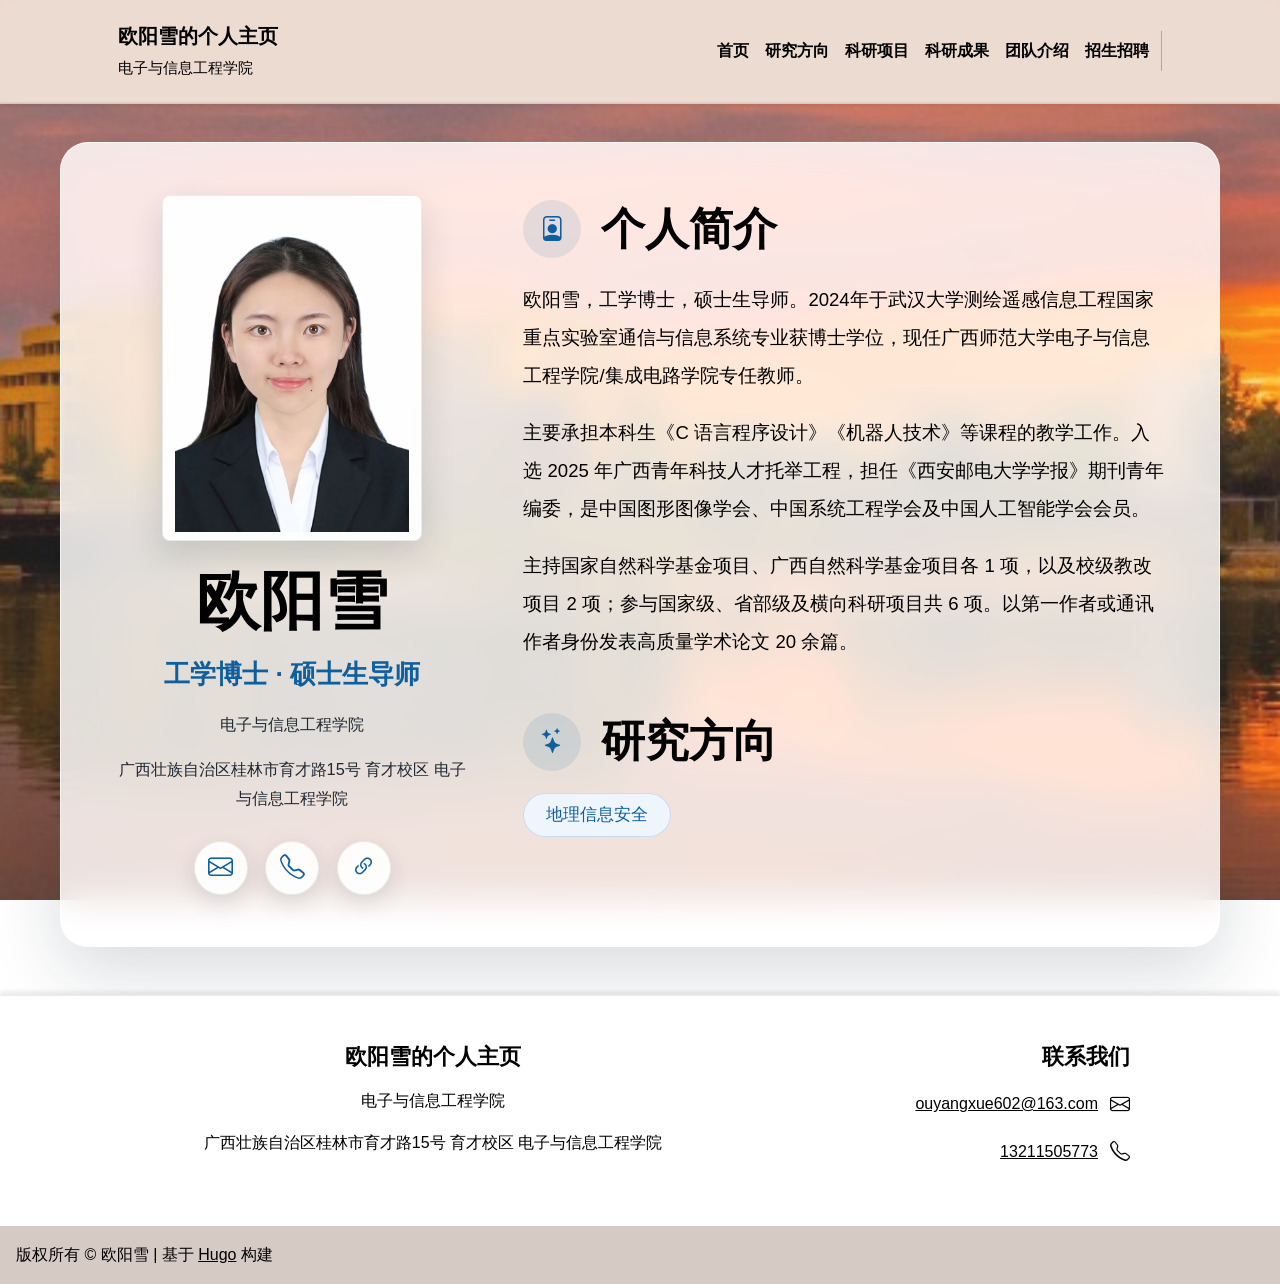
==== index.html @ 0aa2b53b "Hugo site" ====
<!doctype html>
<html><head>
	<meta name="generator" content="Hugo 0.163.2"><script src="/livereload.js?mindelay=10&amp;v=2&amp;port=1313&amp;path=livereload" data-no-instant defer></script>
  
    <title>
      
      欧阳雪的个人主页
      电子与信息工程学院
    </title>
  
  <meta charset="utf-8" />
  <meta
    name="description"
    
      content="欧阳雪的个人主页"
    
  />

  <meta name="dc.relation" content="http://localhost:1313/" />
  <meta name="robots" content="index,follow" />

  <meta
    itemprop="name"
    content=" 欧阳雪的个人主页 电子与信息工程学院"
  />
  <meta
    itemprop="description"
    
      content="欧阳雪的个人主页"
    
  />

  
    <meta
      itemprop="image"
      content="http://localhost:1313/img/meta-image.webp"
    />
  

  <meta property="og:url" content="http://localhost:1313/" />
  <meta property="og:type" content="website" />
  <meta
    property="og:title"
    content=" 欧阳雪的个人主页 电子与信息工程学院"
  />
  <meta
    property="og:description"
    
      content="欧阳雪的个人主页"
    
  />
  
    <meta
      property="og:image"
      content="http://localhost:1313/img/meta-image.webp"
    />
  

  <meta name="twitter:card" content="summary_large_image" />
  <meta
    name="twitter:title"
    content=" 欧阳雪的个人主页 电子与信息工程学院"
  />
  <meta
    name="twitter:description"
    
      content="欧阳雪的个人主页"
    
  />
  
    <meta
      name="twitter:image"
      content="http://localhost:1313/img/meta-image.webp"
    />
  

  <meta
    name="viewport"
    content="width=device-width, initial-scale=1, shrink-to-fit=no"
  />
  <meta name="theme-color" content="#1A94D2" />

  <link rel="stylesheet" href="/css/theme.css" media="screen" />
  <link rel="stylesheet" href="/css/custom.css" media="screen" />

  
  <link
    rel="shortcut icon"
    type="image/x-icon"
    href="/img/favicon.ico"
  />
  

  
</head>
<body
    class="background-image"
    
    style="background-image: url('/img/background.jpg')"
    
  >
<header class="shadow-sm sticky-lg-top" style="z-index: 10000;">
  <nav class="navbar navbar-expand-lg navbar-light py-3">
    <div class="container px-5">
      <a class="navbar-brand" href="http://localhost:1313/"
        >
        <span class="fw-bolder"
          >欧阳雪的个人主页 <br />
          <span class="fw-light text-muted"
            >电子与信息工程学院</span
          ></span
        >
      </a>
      <button
        class="navbar-toggler"
        type="button"
        data-bs-toggle="collapse"
        data-bs-target="#navbarSupportedContent"
        aria-controls="navbarSupportedContent"
        aria-expanded="false"
        aria-label="Toggle navigation"
      >
        <span class="navbar-toggler-icon"></span>
      </button>
      <div class="collapse navbar-collapse" id="navbarSupportedContent">
        <ul
          class="navbar-nav align-items-center ms-auto mb-2 mb-lg-0 fw-bolder"
        >
          <li class="nav-item">
            <a class="nav-link nav-menu text-nowrap" href="/">首页</a>
          </li>
          
          <li class="nav-item">
            <a class="nav-link nav-menu text-nowrap" href="/research/">研究方向</a>
          </li>
          
          <li class="nav-item">
            <a class="nav-link nav-menu text-nowrap" href="/projects/">科研项目</a>
          </li>
          
          <li class="nav-item">
            <a class="nav-link nav-menu text-nowrap" href="/achievements/">科研成果</a>
          </li>
          
          <li class="nav-item">
            <a class="nav-link nav-menu text-nowrap" href="/team/">团队介绍</a>
          </li>
          
          <li class="nav-item">
            <a class="nav-link nav-menu text-nowrap" href="/recruitment/">招生招聘</a>
          </li>
          
          <li class="vr ms-1 d-none d-lg-block"></li>
          
        </ul>
      </div>
    </div>
  </nav>
  
</header>
<div id="content">
      <main class="p-3 p-lg-5 container">
        <div class="container">




<section class="home-profile">
  <aside class="home-profile__sidebar">
    <img class="home-profile__avatar" src="/images/avatar.jpg" alt="欧阳雪" />

    <div class="home-profile__identity">
      <h1>欧阳雪</h1>
      <p class="home-profile__title">工学博士 · 硕士生导师</p>
      <p class="home-profile__affiliation">电子与信息工程学院</p>
      <p class="home-profile__location">广西壮族自治区桂林市育才路15号 育才校区 电子与信息工程学院</p>
    </div>

    <div class="home-profile__links" aria-label="联系方式">
      
      <a class="home-profile__link" href="mailto:ouyangxue602@163.com" aria-label="发送邮件">
        <i class="bi bi-envelope"></i>
      </a>
      
      
      <a class="home-profile__link" href="tel:13211505773" aria-label="拨打电话">
        <i class="bi bi-telephone"></i>
      </a>
      
      <a class="home-profile__link" href="https://www.gxnu.edu.cn/" target="_blank" rel="noopener" aria-label="广西师范大学">
        <i class="bi bi-link-45deg"></i>
      </a>
    </div>
  </aside>

  <div class="home-profile__main">
    <section class="home-profile__section">
      <div class="home-profile__section-title">
        <i class="bi bi-person-badge"></i>
        <h2>个人简介</h2>
      </div>
      <div class="home-profile__intro">
        <p>欧阳雪，工学博士，硕士生导师。2024年于武汉大学测绘遥感信息工程国家重点实验室通信与信息系统专业获博士学位，现任广西师范大学电子与信息工程学院/集成电路学院专任教师。</p>
<p>主要承担本科生《C 语言程序设计》《机器人技术》等课程的教学工作。入选 2025 年广西青年科技人才托举工程，担任《西安邮电大学学报》期刊青年编委，是中国图形图像学会、中国系统工程学会及中国人工智能学会会员。</p>
<p>主持国家自然科学基金项目、广西自然科学基金项目各 1 项，以及校级教改项目 2 项；参与国家级、省部级及横向科研项目共 6 项。以第一作者或通讯作者身份发表高质量学术论文 20 余篇。</p>

      </div>
    </section>

    <section class="home-profile__section">
      <div class="home-profile__section-title">
        <i class="bi bi-stars"></i>
        <h2>研究方向</h2>
      </div>
      <div class="home-profile__research">
        
        <a class="home-profile__tag" href="http://localhost:1313/research/">地理信息安全</a>
        
      </div>
    </section>
  </div>
</section>
        </div>
      </main>
    </div><footer class="footer site-footer">
  <section class="site-footer__main">
    <div class="container px-4 px-lg-5">
      <div class="site-footer__grid">
        <div class="site-footer__profile">
          <h3>欧阳雪的个人主页</h3>
          <p class="site-footer__subtitle">电子与信息工程学院</p>
          
          <p class="site-footer__text">广西壮族自治区桂林市育才路15号 育才校区 电子与信息工程学院</p>
          
          
        </div>

        
        <div class="site-footer__contacts">
          <h3>联系我们</h3>
          
          <p>
            <a href="mailto:ouyangxue602@163.com">ouyangxue602@163.com</a>
            <i class="bi bi-envelope"></i>
          </p>
          
          
          <p>
            <a href="tel:13211505773">13211505773</a>
            <i class="bi bi-telephone"></i>
          </p>
          
        </div>
        
      </div>
    </div>
  </section>

  <div class="copyright site-footer__copyright">
    <p class="my-1 fs-6 text-muted">版权所有 © 欧阳雪 | 基于 <a href="https://gohugo.io/">Hugo</a> 构建</p>
  </div>

  
  
  <script src="/js/bundle.min.js" defer></script>
</footer>
</body>
</html>
---- css/theme.css ----
﻿@font-face{font-family:josefinsans;src:url(../fonts/JosefinSans-VariableFont_wght.ttf)format("truetype")}@font-face{font-family:yesevaone;src:url(../fonts/YesevaOne-Regular.ttf)format("truetype")}@font-face{font-family:bootstrap-icons;src:url(../fonts/bootstrap-icons.woff)}/*!* Bootstrap Icons v1.11.3 (https://icons.getbootstrap.com/)
* Copyright 2019-2024 The Bootstrap Authors
* Licensed under MIT (https://github.com/twbs/icons/blob/main/LICENSE)*/@font-face{font-display:block;font-family:bootstrap-icons;src:url(./fonts/bootstrap-icons.woff2?24e3eb84d0bcaf83d77f904c78ac1f47)format("woff2"),url(./fonts/bootstrap-icons.woff?24e3eb84d0bcaf83d77f904c78ac1f47)format("woff")}.bi::before,[class^=bi-]::before,[class*=" bi-"]::before{display:inline-block;font-family:bootstrap-icons!important;font-style:normal;font-weight:400!important;font-variant:normal;text-transform:none;line-height:1;vertical-align:-.125em;-webkit-font-smoothing:antialiased;-moz-osx-font-smoothing:grayscale}.bi-123::before{content:""}.bi-alarm-fill::before{content:""}.bi-alarm::before{content:""}.bi-align-bottom::before{content:""}.bi-align-center::before{content:""}.bi-align-end::before{content:""}.bi-align-middle::before{content:""}.bi-align-start::before{content:""}.bi-align-top::before{content:""}.bi-alt::before{content:""}.bi-app-indicator::before{content:""}.bi-app::before{content:""}.bi-archive-fill::before{content:""}.bi-archive::before{content:""}.bi-arrow-90deg-down::before{content:""}.bi-arrow-90deg-left::before{content:""}.bi-arrow-90deg-right::before{content:""}.bi-arrow-90deg-up::before{content:""}.bi-arrow-bar-down::before{content:""}.bi-arrow-bar-left::before{content:""}.bi-arrow-bar-right::before{content:""}.bi-arrow-bar-up::before{content:""}.bi-arrow-clockwise::before{content:""}.bi-arrow-counterclockwise::before{content:""}.bi-arrow-down-circle-fill::before{content:""}.bi-arrow-down-circle::before{content:""}.bi-arrow-down-left-circle-fill::before{content:""}.bi-arrow-down-left-circle::before{content:""}.bi-arrow-down-left-square-fill::before{content:""}.bi-arrow-down-left-square::before{content:""}.bi-arrow-down-left::before{content:""}.bi-arrow-down-right-circle-fill::before{content:""}.bi-arrow-down-right-circle::before{content:""}.bi-arrow-down-right-square-fill::before{content:""}.bi-arrow-down-right-square::before{content:""}.bi-arrow-down-right::before{content:""}.bi-arrow-down-short::before{content:""}.bi-arrow-down-square-fill::before{content:""}.bi-arrow-down-square::before{content:""}.bi-arrow-down-up::before{content:""}.bi-arrow-down::before{content:""}.bi-arrow-left-circle-fill::before{content:""}.bi-arrow-left-circle::before{content:""}.bi-arrow-left-right::before{content:""}.bi-arrow-left-short::before{content:""}.bi-arrow-left-square-fill::before{content:""}.bi-arrow-left-square::before{content:""}.bi-arrow-left::before{content:""}.bi-arrow-repeat::before{content:""}.bi-arrow-return-left::before{content:""}.bi-arrow-return-right::before{content:""}.bi-arrow-right-circle-fill::before{content:""}.bi-arrow-right-circle::before{content:""}.bi-arrow-right-short::before{content:""}.bi-arrow-right-square-fill::before{content:""}.bi-arrow-right-square::before{content:""}.bi-arrow-right::before{content:""}.bi-arrow-up-circle-fill::before{content:""}.bi-arrow-up-circle::before{content:""}.bi-arrow-up-left-circle-fill::before{content:""}.bi-arrow-up-left-circle::before{content:""}.bi-arrow-up-left-square-fill::before{content:""}.bi-arrow-up-left-square::before{content:""}.bi-arrow-up-left::before{content:""}.bi-arrow-up-right-circle-fill::before{content:""}.bi-arrow-up-right-circle::before{content:""}.bi-arrow-up-right-square-fill::before{content:""}.bi-arrow-up-right-square::before{content:""}.bi-arrow-up-right::before{content:""}.bi-arrow-up-short::before{content:""}.bi-arrow-up-square-fill::before{content:""}.bi-arrow-up-square::before{content:""}.bi-arrow-up::before{content:""}.bi-arrows-angle-contract::before{content:""}.bi-arrows-angle-expand::before{content:""}.bi-arrows-collapse::before{content:""}.bi-arrows-expand::before{content:""}.bi-arrows-fullscreen::before{content:""}.bi-arrows-move::before{content:""}.bi-aspect-ratio-fill::before{content:""}.bi-aspect-ratio::before{content:""}.bi-asterisk::before{content:""}.bi-at::before{content:""}.bi-award-fill::before{content:""}.bi-award::before{content:""}.bi-back::before{content:""}.bi-backspace-fill::before{content:""}.bi-backspace-reverse-fill::before{content:""}.bi-backspace-reverse::before{content:""}.bi-backspace::before{content:""}.bi-badge-3d-fill::before{content:""}.bi-badge-3d::before{content:""}.bi-badge-4k-fill::before{content:""}.bi-badge-4k::before{content:""}.bi-badge-8k-fill::before{content:""}.bi-badge-8k::before{content:""}.bi-badge-ad-fill::before{content:""}.bi-badge-ad::before{content:""}.bi-badge-ar-fill::before{content:""}.bi-badge-ar::before{content:""}.bi-badge-cc-fill::before{content:""}.bi-badge-cc::before{content:""}.bi-badge-hd-fill::before{content:""}.bi-badge-hd::before{content:""}.bi-badge-tm-fill::before{content:""}.bi-badge-tm::before{content:""}.bi-badge-vo-fill::before{content:""}.bi-badge-vo::before{content:""}.bi-badge-vr-fill::before{content:""}.bi-badge-vr::before{content:""}.bi-badge-wc-fill::before{content:""}.bi-badge-wc::before{content:""}.bi-bag-check-fill::before{content:""}.bi-bag-check::before{content:""}.bi-bag-dash-fill::before{content:""}.bi-bag-dash::before{content:""}.bi-bag-fill::before{content:""}.bi-bag-plus-fill::before{content:""}.bi-bag-plus::before{content:""}.bi-bag-x-fill::before{content:""}.bi-bag-x::before{content:""}.bi-bag::before{content:""}.bi-bar-chart-fill::before{content:""}.bi-bar-chart-line-fill::before{content:""}.bi-bar-chart-line::before{content:""}.bi-bar-chart-steps::before{content:""}.bi-bar-chart::before{content:""}.bi-basket-fill::before{content:""}.bi-basket::before{content:""}.bi-basket2-fill::before{content:""}.bi-basket2::before{content:""}.bi-basket3-fill::before{content:""}.bi-basket3::before{content:""}.bi-battery-charging::before{content:""}.bi-battery-full::before{content:""}.bi-battery-half::before{content:""}.bi-battery::before{content:""}.bi-bell-fill::before{content:""}.bi-bell::before{content:""}.bi-bezier::before{content:""}.bi-bezier2::before{content:""}.bi-bicycle::before{content:""}.bi-binoculars-fill::before{content:""}.bi-binoculars::before{content:""}.bi-blockquote-left::before{content:""}.bi-blockquote-right::before{content:""}.bi-book-fill::before{content:""}.bi-book-half::before{content:""}.bi-book::before{content:""}.bi-bookmark-check-fill::before{content:""}.bi-bookmark-check::before{content:""}.bi-bookmark-dash-fill::before{content:""}.bi-bookmark-dash::before{content:""}.bi-bookmark-fill::before{content:""}.bi-bookmark-heart-fill::before{content:""}.bi-bookmark-heart::before{content:""}.bi-bookmark-plus-fill::before{content:""}.bi-bookmark-plus::before{content:""}.bi-bookmark-star-fill::before{content:""}.bi-bookmark-star::before{content:""}.bi-bookmark-x-fill::before{content:""}.bi-bookmark-x::before{content:""}.bi-bookmark::before{content:""}.bi-bookmarks-fill::before{content:""}.bi-bookmarks::before{content:""}.bi-bookshelf::before{content:""}.bi-bootstrap-fill::before{content:""}.bi-bootstrap-reboot::before{content:""}.bi-bootstrap::before{content:""}.bi-border-all::before{content:""}.bi-border-bottom::before{content:""}.bi-border-center::before{content:""}.bi-border-inner::before{content:""}.bi-border-left::before{content:""}.bi-border-middle::before{content:""}.bi-border-outer::before{content:""}.bi-border-right::before{content:""}.bi-border-style::before{content:""}.bi-border-top::before{content:""}.bi-border-width::before{content:""}.bi-border::before{content:""}.bi-bounding-box-circles::before{content:""}.bi-bounding-box::before{content:""}.bi-box-arrow-down-left::before{content:""}.bi-box-arrow-down-right::before{content:""}.bi-box-arrow-down::before{content:""}.bi-box-arrow-in-down-left::before{content:""}.bi-box-arrow-in-down-right::before{content:""}.bi-box-arrow-in-down::before{content:""}.bi-box-arrow-in-left::before{content:""}.bi-box-arrow-in-right::before{content:""}.bi-box-arrow-in-up-left::before{content:""}.bi-box-arrow-in-up-right::before{content:""}.bi-box-arrow-in-up::before{content:""}.bi-box-arrow-left::before{content:""}.bi-box-arrow-right::before{content:""}.bi-box-arrow-up-left::before{content:""}.bi-box-arrow-up-right::before{content:""}.bi-box-arrow-up::before{content:""}.bi-box-seam::before{content:""}.bi-box::before{content:""}.bi-braces::before{content:""}.bi-bricks::before{content:""}.bi-briefcase-fill::before{content:""}.bi-briefcase::before{content:""}.bi-brightness-alt-high-fill::before{content:""}.bi-brightness-alt-high::before{content:""}.bi-brightness-alt-low-fill::before{content:""}.bi-brightness-alt-low::before{content:""}.bi-brightness-high-fill::before{content:""}.bi-brightness-high::before{content:""}.bi-brightness-low-fill::before{content:""}.bi-brightness-low::before{content:""}.bi-broadcast-pin::before{content:""}.bi-broadcast::before{content:""}.bi-brush-fill::before{content:""}.bi-brush::before{content:""}.bi-bucket-fill::before{content:""}.bi-bucket::before{content:""}.bi-bug-fill::before{content:""}.bi-bug::before{content:""}.bi-building::before{content:""}.bi-bullseye::before{content:""}.bi-calculator-fill::before{content:""}.bi-calculator::before{content:""}.bi-calendar-check-fill::before{content:""}.bi-calendar-check::before{content:""}.bi-calendar-date-fill::before{content:""}.bi-calendar-date::before{content:""}.bi-calendar-day-fill::before{content:""}.bi-calendar-day::before{content:""}.bi-calendar-event-fill::before{content:""}.bi-calendar-event::before{content:""}.bi-calendar-fill::before{content:""}.bi-calendar-minus-fill::before{content:""}.bi-calendar-minus::before{content:""}.bi-calendar-month-fill::before{content:""}.bi-calendar-month::before{content:""}.bi-calendar-plus-fill::before{content:""}.bi-calendar-plus::before{content:""}.bi-calendar-range-fill::before{content:""}.bi-calendar-range::before{content:""}.bi-calendar-week-fill::before{content:""}.bi-calendar-week::before{content:""}.bi-calendar-x-fill::before{content:""}.bi-calendar-x::before{content:""}.bi-calendar::before{content:""}.bi-calendar2-check-fill::before{content:""}.bi-calendar2-check::before{content:""}.bi-calendar2-date-fill::before{content:""}.bi-calendar2-date::before{content:""}.bi-calendar2-day-fill::before{content:""}.bi-calendar2-day::before{content:""}.bi-calendar2-event-fill::before{content:""}.bi-calendar2-event::before{content:""}.bi-calendar2-fill::before{content:""}.bi-calendar2-minus-fill::before{content:""}.bi-calendar2-minus::before{content:""}.bi-calendar2-month-fill::before{content:""}.bi-calendar2-month::before{content:""}.bi-calendar2-plus-fill::before{content:""}.bi-calendar2-plus::before{content:""}.bi-calendar2-range-fill::before{content:""}.bi-calendar2-range::before{content:""}.bi-calendar2-week-fill::before{content:""}.bi-calendar2-week::before{content:""}.bi-calendar2-x-fill::before{content:""}.bi-calendar2-x::before{content:""}.bi-calendar2::before{content:""}.bi-calendar3-event-fill::before{content:""}.bi-calendar3-event::before{content:""}.bi-calendar3-fill::before{content:""}.bi-calendar3-range-fill::before{content:""}.bi-calendar3-range::before{content:""}.bi-calendar3-week-fill::before{content:""}.bi-calendar3-week::before{content:""}.bi-calendar3::before{content:""}.bi-calendar4-event::before{content:""}.bi-calendar4-range::before{content:""}.bi-calendar4-week::before{content:""}.bi-calendar4::before{content:""}.bi-camera-fill::before{content:""}.bi-camera-reels-fill::before{content:""}.bi-camera-reels::before{content:""}.bi-camera-video-fill::before{content:""}.bi-camera-video-off-fill::before{content:""}.bi-camera-video-off::before{content:""}.bi-camera-video::before{content:""}.bi-camera::before{content:""}.bi-camera2::before{content:""}.bi-capslock-fill::before{content:""}.bi-capslock::before{content:""}.bi-card-checklist::before{content:""}.bi-card-heading::before{content:""}.bi-card-image::before{content:""}.bi-card-list::before{content:""}.bi-card-text::before{content:""}.bi-caret-down-fill::before{content:""}.bi-caret-down-square-fill::before{content:""}.bi-caret-down-square::before{content:""}.bi-caret-down::before{content:""}.bi-caret-left-fill::before{content:""}.bi-caret-left-square-fill::before{content:""}.bi-caret-left-square::before{content:""}.bi-caret-left::before{content:""}.bi-caret-right-fill::before{content:""}.bi-caret-right-square-fill::before{content:""}.bi-caret-right-square::before{content:""}.bi-caret-right::before{content:""}.bi-caret-up-fill::before{content:""}.bi-caret-up-square-fill::before{content:""}.bi-caret-up-square::before{content:""}.bi-caret-up::before{content:""}.bi-cart-check-fill::before{content:""}.bi-cart-check::before{content:""}.bi-cart-dash-fill::before{content:""}.bi-cart-dash::before{content:""}.bi-cart-fill::before{content:""}.bi-cart-plus-fill::before{content:""}.bi-cart-plus::before{content:""}.bi-cart-x-fill::before{content:""}.bi-cart-x::before{content:""}.bi-cart::before{content:""}.bi-cart2::before{content:""}.bi-cart3::before{content:""}.bi-cart4::before{content:""}.bi-cash-stack::before{content:""}.bi-cash::before{content:""}.bi-cast::before{content:""}.bi-chat-dots-fill::before{content:""}.bi-chat-dots::before{content:""}.bi-chat-fill::before{content:""}.bi-chat-left-dots-fill::before{content:""}.bi-chat-left-dots::before{content:""}.bi-chat-left-fill::before{content:""}.bi-chat-left-quote-fill::before{content:""}.bi-chat-left-quote::before{content:""}.bi-chat-left-text-fill::before{content:""}.bi-chat-left-text::before{content:""}.bi-chat-left::before{content:""}.bi-chat-quote-fill::before{content:""}.bi-chat-quote::before{content:""}.bi-chat-right-dots-fill::before{content:""}.bi-chat-right-dots::before{content:""}.bi-chat-right-fill::before{content:""}.bi-chat-right-quote-fill::before{content:""}.bi-chat-right-quote::before{content:""}.bi-chat-right-text-fill::before{content:""}.bi-chat-right-text::before{content:""}.bi-chat-right::before{content:""}.bi-chat-square-dots-fill::before{content:""}.bi-chat-square-dots::before{content:""}.bi-chat-square-fill::before{content:""}.bi-chat-square-quote-fill::before{content:""}.bi-chat-square-quote::before{content:""}.bi-chat-square-text-fill::before{content:""}.bi-chat-square-text::before{content:""}.bi-chat-square::before{content:""}.bi-chat-text-fill::before{content:""}.bi-chat-text::before{content:""}.bi-chat::before{content:""}.bi-check-all::before{content:""}.bi-check-circle-fill::before{content:""}.bi-check-circle::before{content:""}.bi-check-square-fill::before{content:""}.bi-check-square::before{content:""}.bi-check::before{content:""}.bi-check2-all::before{content:""}.bi-check2-circle::before{content:""}.bi-check2-square::before{content:""}.bi-check2::before{content:""}.bi-chevron-bar-contract::before{content:""}.bi-chevron-bar-down::before{content:""}.bi-chevron-bar-expand::before{content:""}.bi-chevron-bar-left::before{content:""}.bi-chevron-bar-right::before{content:""}.bi-chevron-bar-up::before{content:""}.bi-chevron-compact-down::before{content:""}.bi-chevron-compact-left::before{content:""}.bi-chevron-compact-right::before{content:""}.bi-chevron-compact-up::before{content:""}.bi-chevron-contract::before{content:""}.bi-chevron-double-down::before{content:""}.bi-chevron-double-left::before{content:""}.bi-chevron-double-right::before{content:""}.bi-chevron-double-up::before{content:""}.bi-chevron-down::before{content:""}.bi-chevron-expand::before{content:""}.bi-chevron-left::before{content:""}.bi-chevron-right::before{content:""}.bi-chevron-up::before{content:""}.bi-circle-fill::before{content:""}.bi-circle-half::before{content:""}.bi-circle-square::before{content:""}.bi-circle::before{content:""}.bi-clipboard-check::before{content:""}.bi-clipboard-data::before{content:""}.bi-clipboard-minus::before{content:""}.bi-clipboard-plus::before{content:""}.bi-clipboard-x::before{content:""}.bi-clipboard::before{content:""}.bi-clock-fill::before{content:""}.bi-clock-history::before{content:""}.bi-clock::before{content:""}.bi-cloud-arrow-down-fill::before{content:""}.bi-cloud-arrow-down::before{content:""}.bi-cloud-arrow-up-fill::before{content:""}.bi-cloud-arrow-up::before{content:""}.bi-cloud-check-fill::before{content:""}.bi-cloud-check::before{content:""}.bi-cloud-download-fill::before{content:""}.bi-cloud-download::before{content:""}.bi-cloud-drizzle-fill::before{content:""}.bi-cloud-drizzle::before{content:""}.bi-cloud-fill::before{content:""}.bi-cloud-fog-fill::before{content:""}.bi-cloud-fog::before{content:""}.bi-cloud-fog2-fill::before{content:""}.bi-cloud-fog2::before{content:""}.bi-cloud-hail-fill::before{content:""}.bi-cloud-hail::before{content:""}.bi-cloud-haze-fill::before{content:""}.bi-cloud-haze::before{content:""}.bi-cloud-haze2-fill::before{content:""}.bi-cloud-lightning-fill::before{content:""}.bi-cloud-lightning-rain-fill::before{content:""}.bi-cloud-lightning-rain::before{content:""}.bi-cloud-lightning::before{content:""}.bi-cloud-minus-fill::before{content:""}.bi-cloud-minus::before{content:""}.bi-cloud-moon-fill::before{content:""}.bi-cloud-moon::before{content:""}.bi-cloud-plus-fill::before{content:""}.bi-cloud-plus::before{content:""}.bi-cloud-rain-fill::before{content:""}.bi-cloud-rain-heavy-fill::before{content:""}.bi-cloud-rain-heavy::before{content:""}.bi-cloud-rain::before{content:""}.bi-cloud-slash-fill::before{content:""}.bi-cloud-slash::before{content:""}.bi-cloud-sleet-fill::before{content:""}.bi-cloud-sleet::before{content:""}.bi-cloud-snow-fill::before{content:""}.bi-cloud-snow::before{content:""}.bi-cloud-sun-fill::before{content:""}.bi-cloud-sun::before{content:""}.bi-cloud-upload-fill::before{content:""}.bi-cloud-upload::before{content:""}.bi-cloud::before{content:""}.bi-clouds-fill::before{content:""}.bi-clouds::before{content:""}.bi-cloudy-fill::before{content:""}.bi-cloudy::before{content:""}.bi-code-slash::before{content:""}.bi-code-square::before{content:""}.bi-code::before{content:""}.bi-collection-fill::before{content:""}.bi-collection-play-fill::before{content:""}.bi-collection-play::before{content:""}.bi-collection::before{content:""}.bi-columns-gap::before{content:""}.bi-columns::before{content:""}.bi-command::before{content:""}.bi-compass-fill::before{content:""}.bi-compass::before{content:""}.bi-cone-striped::before{content:""}.bi-cone::before{content:""}.bi-controller::before{content:""}.bi-cpu-fill::before{content:""}.bi-cpu::before{content:""}.bi-credit-card-2-back-fill::before{content:""}.bi-credit-card-2-back::before{content:""}.bi-credit-card-2-front-fill::before{content:""}.bi-credit-card-2-front::before{content:""}.bi-credit-card-fill::before{content:""}.bi-credit-card::before{content:""}.bi-crop::before{content:""}.bi-cup-fill::before{content:""}.bi-cup-straw::before{content:""}.bi-cup::before{content:""}.bi-cursor-fill::before{content:""}.bi-cursor-text::before{content:""}.bi-cursor::before{content:""}.bi-dash-circle-dotted::before{content:""}.bi-dash-circle-fill::before{content:""}.bi-dash-circle::before{content:""}.bi-dash-square-dotted::before{content:""}.bi-dash-square-fill::before{content:""}.bi-dash-square::before{content:""}.bi-dash::before{content:""}.bi-diagram-2-fill::before{content:""}.bi-diagram-2::before{content:""}.bi-diagram-3-fill::before{content:""}.bi-diagram-3::before{content:""}.bi-diamond-fill::before{content:""}.bi-diamond-half::before{content:""}.bi-diamond::before{content:""}.bi-dice-1-fill::before{content:""}.bi-dice-1::before{content:""}.bi-dice-2-fill::before{content:""}.bi-dice-2::before{content:""}.bi-dice-3-fill::before{content:""}.bi-dice-3::before{content:""}.bi-dice-4-fill::before{content:""}.bi-dice-4::before{content:""}.bi-dice-5-fill::before{content:""}.bi-dice-5::before{content:""}.bi-dice-6-fill::before{content:""}.bi-dice-6::before{content:""}.bi-disc-fill::before{content:""}.bi-disc::before{content:""}.bi-discord::before{content:""}.bi-display-fill::before{content:""}.bi-display::before{content:""}.bi-distribute-horizontal::before{content:""}.bi-distribute-vertical::before{content:""}.bi-door-closed-fill::before{content:""}.bi-door-closed::before{content:""}.bi-door-open-fill::before{content:""}.bi-door-open::before{content:""}.bi-dot::before{content:""}.bi-download::before{content:""}.bi-droplet-fill::before{content:""}.bi-droplet-half::before{content:""}.bi-droplet::before{content:""}.bi-earbuds::before{content:""}.bi-easel-fill::before{content:""}.bi-easel::before{content:""}.bi-egg-fill::before{content:""}.bi-egg-fried::before{content:""}.bi-egg::before{content:""}.bi-eject-fill::before{content:""}.bi-eject::before{content:""}.bi-emoji-angry-fill::before{content:""}.bi-emoji-angry::before{content:""}.bi-emoji-dizzy-fill::before{content:""}.bi-emoji-dizzy::before{content:""}.bi-emoji-expressionless-fill::before{content:""}.bi-emoji-expressionless::before{content:""}.bi-emoji-frown-fill::before{content:""}.bi-emoji-frown::before{content:""}.bi-emoji-heart-eyes-fill::before{content:""}.bi-emoji-heart-eyes::before{content:""}.bi-emoji-laughing-fill::before{content:""}.bi-emoji-laughing::before{content:""}.bi-emoji-neutral-fill::before{content:""}.bi-emoji-neutral::before{content:""}.bi-emoji-smile-fill::before{content:""}.bi-emoji-smile-upside-down-fill::before{content:""}.bi-emoji-smile-upside-down::before{content:""}.bi-emoji-smile::before{content:""}.bi-emoji-sunglasses-fill::before{content:""}.bi-emoji-sunglasses::before{content:""}.bi-emoji-wink-fill::before{content:""}.bi-emoji-wink::before{content:""}.bi-envelope-fill::before{content:""}.bi-envelope-open-fill::before{content:""}.bi-envelope-open::before{content:""}.bi-envelope::before{content:""}.bi-eraser-fill::before{content:""}.bi-eraser::before{content:""}.bi-exclamation-circle-fill::before{content:""}.bi-exclamation-circle::before{content:""}.bi-exclamation-diamond-fill::before{content:""}.bi-exclamation-diamond::before{content:""}.bi-exclamation-octagon-fill::before{content:""}.bi-exclamation-octagon::before{content:""}.bi-exclamation-square-fill::before{content:""}.bi-exclamation-square::before{content:""}.bi-exclamation-triangle-fill::before{content:""}.bi-exclamation-triangle::before{content:""}.bi-exclamation::before{content:""}.bi-exclude::before{content:""}.bi-eye-fill::before{content:""}.bi-eye-slash-fill::before{content:""}.bi-eye-slash::before{content:""}.bi-eye::before{content:""}.bi-eyedropper::before{content:""}.bi-eyeglasses::before{content:""}.bi-facebook::before{content:""}.bi-file-arrow-down-fill::before{content:""}.bi-file-arrow-down::before{content:""}.bi-file-arrow-up-fill::before{content:""}.bi-file-arrow-up::before{content:""}.bi-file-bar-graph-fill::before{content:""}.bi-file-bar-graph::before{content:""}.bi-file-binary-fill::before{content:""}.bi-file-binary::before{content:""}.bi-file-break-fill::before{content:""}.bi-file-break::before{content:""}.bi-file-check-fill::before{content:""}.bi-file-check::before{content:""}.bi-file-code-fill::before{content:""}.bi-file-code::before{content:""}.bi-file-diff-fill::before{content:""}.bi-file-diff::before{content:""}.bi-file-earmark-arrow-down-fill::before{content:""}.bi-file-earmark-arrow-down::before{content:""}.bi-file-earmark-arrow-up-fill::before{content:""}.bi-file-earmark-arrow-up::before{content:""}.bi-file-earmark-bar-graph-fill::before{content:""}.bi-file-earmark-bar-graph::before{content:""}.bi-file-earmark-binary-fill::before{content:""}.bi-file-earmark-binary::before{content:""}.bi-file-earmark-break-fill::before{content:""}.bi-file-earmark-break::before{content:""}.bi-file-earmark-check-fill::before{content:""}.bi-file-earmark-check::before{content:""}.bi-file-earmark-code-fill::before{content:""}.bi-file-earmark-code::before{content:""}.bi-file-earmark-diff-fill::before{content:""}.bi-file-earmark-diff::before{content:""}.bi-file-earmark-easel-fill::before{content:""}.bi-file-earmark-easel::before{content:""}.bi-file-earmark-excel-fill::before{content:""}.bi-file-earmark-excel::before{content:""}.bi-file-earmark-fill::before{content:""}.bi-file-earmark-font-fill::before{content:""}.bi-file-earmark-font::before{content:""}.bi-file-earmark-image-fill::before{content:""}.bi-file-earmark-image::before{content:""}.bi-file-earmark-lock-fill::before{content:""}.bi-file-earmark-lock::before{content:""}.bi-file-earmark-lock2-fill::before{content:""}.bi-file-earmark-lock2::before{content:""}.bi-file-earmark-medical-fill::before{content:""}.bi-file-earmark-medical::before{content:""}.bi-file-earmark-minus-fill::before{content:""}.bi-file-earmark-minus::before{content:""}.bi-file-earmark-music-fill::before{content:""}.bi-file-earmark-music::before{content:""}.bi-file-earmark-person-fill::before{content:""}.bi-file-earmark-person::before{content:""}.bi-file-earmark-play-fill::before{content:""}.bi-file-earmark-play::before{content:""}.bi-file-earmark-plus-fill::before{content:""}.bi-file-earmark-plus::before{content:""}.bi-file-earmark-post-fill::before{content:""}.bi-file-earmark-post::before{content:""}.bi-file-earmark-ppt-fill::before{content:""}.bi-file-earmark-ppt::before{content:""}.bi-file-earmark-richtext-fill::before{content:""}.bi-file-earmark-richtext::before{content:""}.bi-file-earmark-ruled-fill::before{content:""}.bi-file-earmark-ruled::before{content:""}.bi-file-earmark-slides-fill::before{content:""}.bi-file-earmark-slides::before{content:""}.bi-file-earmark-spreadsheet-fill::before{content:""}.bi-file-earmark-spreadsheet::before{content:""}.bi-file-earmark-text-fill::before{content:""}.bi-file-earmark-text::before{content:""}.bi-file-earmark-word-fill::before{content:""}.bi-file-earmark-word::before{content:""}.bi-file-earmark-x-fill::before{content:""}.bi-file-earmark-x::before{content:""}.bi-file-earmark-zip-fill::before{content:""}.bi-file-earmark-zip::before{content:""}.bi-file-earmark::before{content:""}.bi-file-easel-fill::before{content:""}.bi-file-easel::before{content:""}.bi-file-excel-fill::before{content:""}.bi-file-excel::before{content:""}.bi-file-fill::before{content:""}.bi-file-font-fill::before{content:""}.bi-file-font::before{content:""}.bi-file-image-fill::before{content:""}.bi-file-image::before{content:""}.bi-file-lock-fill::before{content:""}.bi-file-lock::before{content:""}.bi-file-lock2-fill::before{content:""}.bi-file-lock2::before{content:""}.bi-file-medical-fill::before{content:""}.bi-file-medical::before{content:""}.bi-file-minus-fill::before{content:""}.bi-file-minus::before{content:""}.bi-file-music-fill::before{content:""}.bi-file-music::before{content:""}.bi-file-person-fill::before{content:""}.bi-file-person::before{content:""}.bi-file-play-fill::before{content:""}.bi-file-play::before{content:""}.bi-file-plus-fill::before{content:""}.bi-file-plus::before{content:""}.bi-file-post-fill::before{content:""}.bi-file-post::before{content:""}.bi-file-ppt-fill::before{content:""}.bi-file-ppt::before{content:""}.bi-file-richtext-fill::before{content:""}.bi-file-richtext::before{content:""}.bi-file-ruled-fill::before{content:""}.bi-file-ruled::before{content:""}.bi-file-slides-fill::before{content:""}.bi-file-slides::before{content:""}.bi-file-spreadsheet-fill::before{content:""}.bi-file-spreadsheet::before{content:""}.bi-file-text-fill::before{content:""}.bi-file-text::before{content:""}.bi-file-word-fill::before{content:""}.bi-file-word::before{content:""}.bi-file-x-fill::before{content:""}.bi-file-x::before{content:""}.bi-file-zip-fill::before{content:""}.bi-file-zip::before{content:""}.bi-file::before{content:""}.bi-files-alt::before{content:""}.bi-files::before{content:""}.bi-film::before{content:""}.bi-filter-circle-fill::before{content:""}.bi-filter-circle::before{content:""}.bi-filter-left::before{content:""}.bi-filter-right::before{content:""}.bi-filter-square-fill::before{content:""}.bi-filter-square::before{content:""}.bi-filter::before{content:""}.bi-flag-fill::before{content:""}.bi-flag::before{content:""}.bi-flower1::before{content:""}.bi-flower2::before{content:""}.bi-flower3::before{content:""}.bi-folder-check::before{content:""}.bi-folder-fill::before{content:""}.bi-folder-minus::before{content:""}.bi-folder-plus::before{content:""}.bi-folder-symlink-fill::before{content:""}.bi-folder-symlink::before{content:""}.bi-folder-x::before{content:""}.bi-folder::before{content:""}.bi-folder2-open::before{content:""}.bi-folder2::before{content:""}.bi-fonts::before{content:""}.bi-forward-fill::before{content:""}.bi-forward::before{content:""}.bi-front::before{content:""}.bi-fullscreen-exit::before{content:""}.bi-fullscreen::before{content:""}.bi-funnel-fill::before{content:""}.bi-funnel::before{content:""}.bi-gear-fill::before{content:""}.bi-gear-wide-connected::before{content:""}.bi-gear-wide::before{content:""}.bi-gear::before{content:""}.bi-gem::before{content:""}.bi-geo-alt-fill::before{content:""}.bi-geo-alt::before{content:""}.bi-geo-fill::before{content:""}.bi-geo::before{content:""}.bi-gift-fill::before{content:""}.bi-gift::before{content:""}.bi-github::before{content:""}.bi-globe::before{content:""}.bi-globe2::before{content:""}.bi-google::before{content:""}.bi-graph-down::before{content:""}.bi-graph-up::before{content:""}.bi-grid-1x2-fill::before{content:""}.bi-grid-1x2::before{content:""}.bi-grid-3x2-gap-fill::before{content:""}.bi-grid-3x2-gap::before{content:""}.bi-grid-3x2::before{content:""}.bi-grid-3x3-gap-fill::before{content:""}.bi-grid-3x3-gap::before{content:""}.bi-grid-3x3::before{content:""}.bi-grid-fill::before{content:""}.bi-grid::before{content:""}.bi-grip-horizontal::before{content:""}.bi-grip-vertical::before{content:""}.bi-hammer::before{content:""}.bi-hand-index-fill::before{content:""}.bi-hand-index-thumb-fill::before{content:""}.bi-hand-index-thumb::before{content:""}.bi-hand-index::before{content:""}.bi-hand-thumbs-down-fill::before{content:""}.bi-hand-thumbs-down::before{content:""}.bi-hand-thumbs-up-fill::before{content:""}.bi-hand-thumbs-up::before{content:""}.bi-handbag-fill::before{content:""}.bi-handbag::before{content:""}.bi-hash::before{content:""}.bi-hdd-fill::before{content:""}.bi-hdd-network-fill::before{content:""}.bi-hdd-network::before{content:""}.bi-hdd-rack-fill::before{content:""}.bi-hdd-rack::before{content:""}.bi-hdd-stack-fill::before{content:""}.bi-hdd-stack::before{content:""}.bi-hdd::before{content:""}.bi-headphones::before{content:""}.bi-headset::before{content:""}.bi-heart-fill::before{content:""}.bi-heart-half::before{content:""}.bi-heart::before{content:""}.bi-heptagon-fill::before{content:""}.bi-heptagon-half::before{content:""}.bi-heptagon::before{content:""}.bi-hexagon-fill::before{content:""}.bi-hexagon-half::before{content:""}.bi-hexagon::before{content:""}.bi-hourglass-bottom::before{content:""}.bi-hourglass-split::before{content:""}.bi-hourglass-top::before{content:""}.bi-hourglass::before{content:""}.bi-house-door-fill::before{content:""}.bi-house-door::before{content:""}.bi-house-fill::before{content:""}.bi-house::before{content:""}.bi-hr::before{content:""}.bi-hurricane::before{content:""}.bi-image-alt::before{content:""}.bi-image-fill::before{content:""}.bi-image::before{content:""}.bi-images::before{content:""}.bi-inbox-fill::before{content:""}.bi-inbox::before{content:""}.bi-inboxes-fill::before{content:""}.bi-inboxes::before{content:""}.bi-info-circle-fill::before{content:""}.bi-info-circle::before{content:""}.bi-info-square-fill::before{content:""}.bi-info-square::before{content:""}.bi-info::before{content:""}.bi-input-cursor-text::before{content:""}.bi-input-cursor::before{content:""}.bi-instagram::before{content:""}.bi-intersect::before{content:""}.bi-journal-album::before{content:""}.bi-journal-arrow-down::before{content:""}.bi-journal-arrow-up::before{content:""}.bi-journal-bookmark-fill::before{content:""}.bi-journal-bookmark::before{content:""}.bi-journal-check::before{content:""}.bi-journal-code::before{content:""}.bi-journal-medical::before{content:""}.bi-journal-minus::before{content:""}.bi-journal-plus::before{content:""}.bi-journal-richtext::before{content:""}.bi-journal-text::before{content:""}.bi-journal-x::before{content:""}.bi-journal::before{content:""}.bi-journals::before{content:""}.bi-joystick::before{content:""}.bi-justify-left::before{content:""}.bi-justify-right::before{content:""}.bi-justify::before{content:""}.bi-kanban-fill::before{content:""}.bi-kanban::before{content:""}.bi-key-fill::before{content:""}.bi-key::before{content:""}.bi-keyboard-fill::before{content:""}.bi-keyboard::before{content:""}.bi-ladder::before{content:""}.bi-lamp-fill::before{content:""}.bi-lamp::before{content:""}.bi-laptop-fill::before{content:""}.bi-laptop::before{content:""}.bi-layer-backward::before{content:""}.bi-layer-forward::before{content:""}.bi-layers-fill::before{content:""}.bi-layers-half::before{content:""}.bi-layers::before{content:""}.bi-layout-sidebar-inset-reverse::before{content:""}.bi-layout-sidebar-inset::before{content:""}.bi-layout-sidebar-reverse::before{content:""}.bi-layout-sidebar::before{content:""}.bi-layout-split::before{content:""}.bi-layout-text-sidebar-reverse::before{content:""}.bi-layout-text-sidebar::before{content:""}.bi-layout-text-window-reverse::before{content:""}.bi-layout-text-window::before{content:""}.bi-layout-three-columns::before{content:""}.bi-layout-wtf::before{content:""}.bi-life-preserver::before{content:""}.bi-lightbulb-fill::before{content:""}.bi-lightbulb-off-fill::before{content:""}.bi-lightbulb-off::before{content:""}.bi-lightbulb::before{content:""}.bi-lightning-charge-fill::before{content:""}.bi-lightning-charge::before{content:""}.bi-lightning-fill::before{content:""}.bi-lightning::before{content:""}.bi-link-45deg::before{content:""}.bi-link::before{content:""}.bi-linkedin::before{content:""}.bi-list-check::before{content:""}.bi-list-nested::before{content:""}.bi-list-ol::before{content:""}.bi-list-stars::before{content:""}.bi-list-task::before{content:""}.bi-list-ul::before{content:""}.bi-list::before{content:""}.bi-lock-fill::before{content:""}.bi-lock::before{content:""}.bi-mailbox::before{content:""}.bi-mailbox2::before{content:""}.bi-map-fill::before{content:""}.bi-map::before{content:""}.bi-markdown-fill::before{content:""}.bi-markdown::before{content:""}.bi-mask::before{content:""}.bi-megaphone-fill::before{content:""}.bi-megaphone::before{content:""}.bi-menu-app-fill::before{content:""}.bi-menu-app::before{content:""}.bi-menu-button-fill::before{content:""}.bi-menu-button-wide-fill::before{content:""}.bi-menu-button-wide::before{content:""}.bi-menu-button::before{content:""}.bi-menu-down::before{content:""}.bi-menu-up::before{content:""}.bi-mic-fill::before{content:""}.bi-mic-mute-fill::before{content:""}.bi-mic-mute::before{content:""}.bi-mic::before{content:""}.bi-minecart-loaded::before{content:""}.bi-minecart::before{content:""}.bi-moisture::before{content:""}.bi-moon-fill::before{content:""}.bi-moon-stars-fill::before{content:""}.bi-moon-stars::before{content:""}.bi-moon::before{content:""}.bi-mouse-fill::before{content:""}.bi-mouse::before{content:""}.bi-mouse2-fill::before{content:""}.bi-mouse2::before{content:""}.bi-mouse3-fill::before{content:""}.bi-mouse3::before{content:""}.bi-music-note-beamed::before{content:""}.bi-music-note-list::before{content:""}.bi-music-note::before{content:""}.bi-music-player-fill::before{content:""}.bi-music-player::before{content:""}.bi-newspaper::before{content:""}.bi-node-minus-fill::before{content:""}.bi-node-minus::before{content:""}.bi-node-plus-fill::before{content:""}.bi-node-plus::before{content:""}.bi-nut-fill::before{content:""}.bi-nut::before{content:""}.bi-octagon-fill::before{content:""}.bi-octagon-half::before{content:""}.bi-octagon::before{content:""}.bi-option::before{content:""}.bi-outlet::before{content:""}.bi-paint-bucket::before{content:""}.bi-palette-fill::before{content:""}.bi-palette::before{content:""}.bi-palette2::before{content:""}.bi-paperclip::before{content:""}.bi-paragraph::before{content:""}.bi-patch-check-fill::before{content:""}.bi-patch-check::before{content:""}.bi-patch-exclamation-fill::before{content:""}.bi-patch-exclamation::before{content:""}.bi-patch-minus-fill::before{content:""}.bi-patch-minus::before{content:""}.bi-patch-plus-fill::before{content:""}.bi-patch-plus::before{content:""}.bi-patch-question-fill::before{content:""}.bi-patch-question::before{content:""}.bi-pause-btn-fill::before{content:""}.bi-pause-btn::before{content:""}.bi-pause-circle-fill::before{content:""}.bi-pause-circle::before{content:""}.bi-pause-fill::before{content:""}.bi-pause::before{content:""}.bi-peace-fill::before{content:""}.bi-peace::before{content:""}.bi-pen-fill::before{content:""}.bi-pen::before{content:""}.bi-pencil-fill::before{content:""}.bi-pencil-square::before{content:""}.bi-pencil::before{content:""}.bi-pentagon-fill::before{content:""}.bi-pentagon-half::before{content:""}.bi-pentagon::before{content:""}.bi-people-fill::before{content:""}.bi-people::before{content:""}.bi-percent::before{content:""}.bi-person-badge-fill::before{content:""}.bi-person-badge::before{content:""}.bi-person-bounding-box::before{content:""}.bi-person-check-fill::before{content:""}.bi-person-check::before{content:""}.bi-person-circle::before{content:""}.bi-person-dash-fill::before{content:""}.bi-person-dash::before{content:""}.bi-person-fill::before{content:""}.bi-person-lines-fill::before{content:""}.bi-person-plus-fill::before{content:""}.bi-person-plus::before{content:""}.bi-person-square::before{content:""}.bi-person-x-fill::before{content:""}.bi-person-x::before{content:""}.bi-person::before{content:""}.bi-phone-fill::before{content:""}.bi-phone-landscape-fill::before{content:""}.bi-phone-landscape::before{content:""}.bi-phone-vibrate-fill::before{content:""}.bi-phone-vibrate::before{content:""}.bi-phone::before{content:""}.bi-pie-chart-fill::before{content:""}.bi-pie-chart::before{content:""}.bi-pin-angle-fill::before{content:""}.bi-pin-angle::before{content:""}.bi-pin-fill::before{content:""}.bi-pin::before{content:""}.bi-pip-fill::before{content:""}.bi-pip::before{content:""}.bi-play-btn-fill::before{content:""}.bi-play-btn::before{content:""}.bi-play-circle-fill::before{content:""}.bi-play-circle::before{content:""}.bi-play-fill::before{content:""}.bi-play::before{content:""}.bi-plug-fill::before{content:""}.bi-plug::before{content:""}.bi-plus-circle-dotted::before{content:""}.bi-plus-circle-fill::before{content:""}.bi-plus-circle::before{content:""}.bi-plus-square-dotted::before{content:""}.bi-plus-square-fill::before{content:""}.bi-plus-square::before{content:""}.bi-plus::before{content:""}.bi-power::before{content:""}.bi-printer-fill::before{content:""}.bi-printer::before{content:""}.bi-puzzle-fill::before{content:""}.bi-puzzle::before{content:""}.bi-question-circle-fill::before{content:""}.bi-question-circle::before{content:""}.bi-question-diamond-fill::before{content:""}.bi-question-diamond::before{content:""}.bi-question-octagon-fill::before{content:""}.bi-question-octagon::before{content:""}.bi-question-square-fill::before{content:""}.bi-question-square::before{content:""}.bi-question::before{content:""}.bi-rainbow::before{content:""}.bi-receipt-cutoff::before{content:""}.bi-receipt::before{content:""}.bi-reception-0::before{content:""}.bi-reception-1::before{content:""}.bi-reception-2::before{content:""}.bi-reception-3::before{content:""}.bi-reception-4::before{content:""}.bi-record-btn-fill::before{content:""}.bi-record-btn::before{content:""}.bi-record-circle-fill::before{content:""}.bi-record-circle::before{content:""}.bi-record-fill::before{content:""}.bi-record::before{content:""}.bi-record2-fill::before{content:""}.bi-record2::before{content:""}.bi-reply-all-fill::before{content:""}.bi-reply-all::before{content:""}.bi-reply-fill::before{content:""}.bi-reply::before{content:""}.bi-rss-fill::before{content:""}.bi-rss::before{content:""}.bi-rulers::before{content:""}.bi-save-fill::before{content:""}.bi-save::before{content:""}.bi-save2-fill::before{content:""}.bi-save2::before{content:""}.bi-scissors::before{content:""}.bi-screwdriver::before{content:""}.bi-search::before{content:""}.bi-segmented-nav::before{content:""}.bi-server::before{content:""}.bi-share-fill::before{content:""}.bi-share::before{content:""}.bi-shield-check::before{content:""}.bi-shield-exclamation::before{content:""}.bi-shield-fill-check::before{content:""}.bi-shield-fill-exclamation::before{content:""}.bi-shield-fill-minus::before{content:""}.bi-shield-fill-plus::before{content:""}.bi-shield-fill-x::before{content:""}.bi-shield-fill::before{content:""}.bi-shield-lock-fill::before{content:""}.bi-shield-lock::before{content:""}.bi-shield-minus::before{content:""}.bi-shield-plus::before{content:""}.bi-shield-shaded::before{content:""}.bi-shield-slash-fill::before{content:""}.bi-shield-slash::before{content:""}.bi-shield-x::before{content:""}.bi-shield::before{content:""}.bi-shift-fill::before{content:""}.bi-shift::before{content:""}.bi-shop-window::before{content:""}.bi-shop::before{content:""}.bi-shuffle::before{content:""}.bi-signpost-2-fill::before{content:""}.bi-signpost-2::before{content:""}.bi-signpost-fill::before{content:""}.bi-signpost-split-fill::before{content:""}.bi-signpost-split::before{content:""}.bi-signpost::before{content:""}.bi-sim-fill::before{content:""}.bi-sim::before{content:""}.bi-skip-backward-btn-fill::before{content:""}.bi-skip-backward-btn::before{content:""}.bi-skip-backward-circle-fill::before{content:""}.bi-skip-backward-circle::before{content:""}.bi-skip-backward-fill::before{content:""}.bi-skip-backward::before{content:""}.bi-skip-end-btn-fill::before{content:""}.bi-skip-end-btn::before{content:""}.bi-skip-end-circle-fill::before{content:""}.bi-skip-end-circle::before{content:""}.bi-skip-end-fill::before{content:""}.bi-skip-end::before{content:""}.bi-skip-forward-btn-fill::before{content:""}.bi-skip-forward-btn::before{content:""}.bi-skip-forward-circle-fill::before{content:""}.bi-skip-forward-circle::before{content:""}.bi-skip-forward-fill::before{content:""}.bi-skip-forward::before{content:""}.bi-skip-start-btn-fill::before{content:""}.bi-skip-start-btn::before{content:""}.bi-skip-start-circle-fill::before{content:""}.bi-skip-start-circle::before{content:""}.bi-skip-start-fill::before{content:""}.bi-skip-start::before{content:""}.bi-slack::before{content:""}.bi-slash-circle-fill::before{content:""}.bi-slash-circle::before{content:""}.bi-slash-square-fill::before{content:""}.bi-slash-square::before{content:""}.bi-slash::before{content:""}.bi-sliders::before{content:""}.bi-smartwatch::before{content:""}.bi-snow::before{content:""}.bi-snow2::before{content:""}.bi-snow3::before{content:""}.bi-sort-alpha-down-alt::before{content:""}.bi-sort-alpha-down::before{content:""}.bi-sort-alpha-up-alt::before{content:""}.bi-sort-alpha-up::before{content:""}.bi-sort-down-alt::before{content:""}.bi-sort-down::before{content:""}.bi-sort-numeric-down-alt::before{content:""}.bi-sort-numeric-down::before{content:""}.bi-sort-numeric-up-alt::before{content:""}.bi-sort-numeric-up::before{content:""}.bi-sort-up-alt::before{content:""}.bi-sort-up::before{content:""}.bi-soundwave::before{content:""}.bi-speaker-fill::before{content:""}.bi-speaker::before{content:""}.bi-speedometer::before{content:""}.bi-speedometer2::before{content:""}.bi-spellcheck::before{content:""}.bi-square-fill::before{content:""}.bi-square-half::before{content:""}.bi-square::before{content:""}.bi-stack::before{content:""}.bi-star-fill::before{content:""}.bi-star-half::before{content:""}.bi-star::before{content:""}.bi-stars::before{content:""}.bi-stickies-fill::before{content:""}.bi-stickies::before{content:""}.bi-sticky-fill::before{content:""}.bi-sticky::before{content:""}.bi-stop-btn-fill::before{content:""}.bi-stop-btn::before{content:""}.bi-stop-circle-fill::before{content:""}.bi-stop-circle::before{content:""}.bi-stop-fill::before{content:""}.bi-stop::before{content:""}.bi-stoplights-fill::before{content:""}.bi-stoplights::before{content:""}.bi-stopwatch-fill::before{content:""}.bi-stopwatch::before{content:""}.bi-subtract::before{content:""}.bi-suit-club-fill::before{content:""}.bi-suit-club::before{content:""}.bi-suit-diamond-fill::before{content:""}.bi-suit-diamond::before{content:""}.bi-suit-heart-fill::before{content:""}.bi-suit-heart::before{content:""}.bi-suit-spade-fill::before{content:""}.bi-suit-spade::before{content:""}.bi-sun-fill::before{content:""}.bi-sun::before{content:""}.bi-sunglasses::before{content:""}.bi-sunrise-fill::before{content:""}.bi-sunrise::before{content:""}.bi-sunset-fill::before{content:""}.bi-sunset::before{content:""}.bi-symmetry-horizontal::before{content:""}.bi-symmetry-vertical::before{content:""}.bi-table::before{content:""}.bi-tablet-fill::before{content:""}.bi-tablet-landscape-fill::before{content:""}.bi-tablet-landscape::before{content:""}.bi-tablet::before{content:""}.bi-tag-fill::before{content:""}.bi-tag::before{content:""}.bi-tags-fill::before{content:""}.bi-tags::before{content:""}.bi-telegram::before{content:""}.bi-telephone-fill::before{content:""}.bi-telephone-forward-fill::before{content:""}.bi-telephone-forward::before{content:""}.bi-telephone-inbound-fill::before{content:""}.bi-telephone-inbound::before{content:""}.bi-telephone-minus-fill::before{content:""}.bi-telephone-minus::before{content:""}.bi-telephone-outbound-fill::before{content:""}.bi-telephone-outbound::before{content:""}.bi-telephone-plus-fill::before{content:""}.bi-telephone-plus::before{content:""}.bi-telephone-x-fill::before{content:""}.bi-telephone-x::before{content:""}.bi-telephone::before{content:""}.bi-terminal-fill::before{content:""}.bi-terminal::before{content:""}.bi-text-center::before{content:""}.bi-text-indent-left::before{content:""}.bi-text-indent-right::before{content:""}.bi-text-left::before{content:""}.bi-text-paragraph::before{content:""}.bi-text-right::before{content:""}.bi-textarea-resize::before{content:""}.bi-textarea-t::before{content:""}.bi-textarea::before{content:""}.bi-thermometer-half::before{content:""}.bi-thermometer-high::before{content:""}.bi-thermometer-low::before{content:""}.bi-thermometer-snow::before{content:""}.bi-thermometer-sun::before{content:""}.bi-thermometer::before{content:""}.bi-three-dots-vertical::before{content:""}.bi-three-dots::before{content:""}.bi-toggle-off::before{content:""}.bi-toggle-on::before{content:""}.bi-toggle2-off::before{content:""}.bi-toggle2-on::before{content:""}.bi-toggles::before{content:""}.bi-toggles2::before{content:""}.bi-tools::before{content:""}.bi-tornado::before{content:""}.bi-trash-fill::before{content:""}.bi-trash::before{content:""}.bi-trash2-fill::before{content:""}.bi-trash2::before{content:""}.bi-tree-fill::before{content:""}.bi-tree::before{content:""}.bi-triangle-fill::before{content:""}.bi-triangle-half::before{content:""}.bi-triangle::before{content:""}.bi-trophy-fill::before{content:""}.bi-trophy::before{content:""}.bi-tropical-storm::before{content:""}.bi-truck-flatbed::before{content:""}.bi-truck::before{content:""}.bi-tsunami::before{content:""}.bi-tv-fill::before{content:""}.bi-tv::before{content:""}.bi-twitch::before{content:""}.bi-twitter::before{content:""}.bi-type-bold::before{content:""}.bi-type-h1::before{content:""}.bi-type-h2::before{content:""}.bi-type-h3::before{content:""}.bi-type-italic::before{content:""}.bi-type-strikethrough::before{content:""}.bi-type-underline::before{content:""}.bi-type::before{content:""}.bi-ui-checks-grid::before{content:""}.bi-ui-checks::before{content:""}.bi-ui-radios-grid::before{content:""}.bi-ui-radios::before{content:""}.bi-umbrella-fill::before{content:""}.bi-umbrella::before{content:""}.bi-union::before{content:""}.bi-unlock-fill::before{content:""}.bi-unlock::before{content:""}.bi-upc-scan::before{content:""}.bi-upc::before{content:""}.bi-upload::before{content:""}.bi-vector-pen::before{content:""}.bi-view-list::before{content:""}.bi-view-stacked::before{content:""}.bi-vinyl-fill::before{content:""}.bi-vinyl::before{content:""}.bi-voicemail::before{content:""}.bi-volume-down-fill::before{content:""}.bi-volume-down::before{content:""}.bi-volume-mute-fill::before{content:""}.bi-volume-mute::before{content:""}.bi-volume-off-fill::before{content:""}.bi-volume-off::before{content:""}.bi-volume-up-fill::before{content:""}.bi-volume-up::before{content:""}.bi-vr::before{content:""}.bi-wallet-fill::before{content:""}.bi-wallet::before{content:""}.bi-wallet2::before{content:""}.bi-watch::before{content:""}.bi-water::before{content:""}.bi-whatsapp::before{content:""}.bi-wifi-1::before{content:""}.bi-wifi-2::before{content:""}.bi-wifi-off::before{content:""}.bi-wifi::before{content:""}.bi-wind::before{content:""}.bi-window-dock::before{content:""}.bi-window-sidebar::before{content:""}.bi-window::before{content:""}.bi-wrench::before{content:""}.bi-x-circle-fill::before{content:""}.bi-x-circle::before{content:""}.bi-x-diamond-fill::before{content:""}.bi-x-diamond::before{content:""}.bi-x-octagon-fill::before{content:""}.bi-x-octagon::before{content:""}.bi-x-square-fill::before{content:""}.bi-x-square::before{content:""}.bi-x::before{content:""}.bi-youtube::before{content:""}.bi-zoom-in::before{content:""}.bi-zoom-out::before{content:""}.bi-bank::before{content:""}.bi-bank2::before{content:""}.bi-bell-slash-fill::before{content:""}.bi-bell-slash::before{content:""}.bi-cash-coin::before{content:""}.bi-check-lg::before{content:""}.bi-coin::before{content:""}.bi-currency-bitcoin::before{content:""}.bi-currency-dollar::before{content:""}.bi-currency-euro::before{content:""}.bi-currency-exchange::before{content:""}.bi-currency-pound::before{content:""}.bi-currency-yen::before{content:""}.bi-dash-lg::before{content:""}.bi-exclamation-lg::before{content:""}.bi-file-earmark-pdf-fill::before{content:""}.bi-file-earmark-pdf::before{content:""}.bi-file-pdf-fill::before{content:""}.bi-file-pdf::before{content:""}.bi-gender-ambiguous::before{content:""}.bi-gender-female::before{content:""}.bi-gender-male::before{content:""}.bi-gender-trans::before{content:""}.bi-headset-vr::before{content:""}.bi-info-lg::before{content:""}.bi-mastodon::before{content:""}.bi-messenger::before{content:""}.bi-piggy-bank-fill::before{content:""}.bi-piggy-bank::before{content:""}.bi-pin-map-fill::before{content:""}.bi-pin-map::before{content:""}.bi-plus-lg::before{content:""}.bi-question-lg::before{content:""}.bi-recycle::before{content:""}.bi-reddit::before{content:""}.bi-safe-fill::before{content:""}.bi-safe2-fill::before{content:""}.bi-safe2::before{content:""}.bi-sd-card-fill::before{content:""}.bi-sd-card::before{content:""}.bi-skype::before{content:""}.bi-slash-lg::before{content:""}.bi-translate::before{content:""}.bi-x-lg::before{content:""}.bi-safe::before{content:""}.bi-apple::before{content:""}.bi-microsoft::before{content:""}.bi-windows::before{content:""}.bi-behance::before{content:""}.bi-dribbble::before{content:""}.bi-line::before{content:""}.bi-medium::before{content:""}.bi-paypal::before{content:""}.bi-pinterest::before{content:""}.bi-signal::before{content:""}.bi-snapchat::before{content:""}.bi-spotify::before{content:""}.bi-stack-overflow::before{content:""}.bi-strava::before{content:""}.bi-wordpress::before{content:""}.bi-vimeo::before{content:""}.bi-activity::before{content:""}.bi-easel2-fill::before{content:""}.bi-easel2::before{content:""}.bi-easel3-fill::before{content:""}.bi-easel3::before{content:""}.bi-fan::before{content:""}.bi-fingerprint::before{content:""}.bi-graph-down-arrow::before{content:""}.bi-graph-up-arrow::before{content:""}.bi-hypnotize::before{content:""}.bi-magic::before{content:""}.bi-person-rolodex::before{content:""}.bi-person-video::before{content:""}.bi-person-video2::before{content:""}.bi-person-video3::before{content:""}.bi-person-workspace::before{content:""}.bi-radioactive::before{content:""}.bi-webcam-fill::before{content:""}.bi-webcam::before{content:""}.bi-yin-yang::before{content:""}.bi-bandaid-fill::before{content:""}.bi-bandaid::before{content:""}.bi-bluetooth::before{content:""}.bi-body-text::before{content:""}.bi-boombox::before{content:""}.bi-boxes::before{content:""}.bi-dpad-fill::before{content:""}.bi-dpad::before{content:""}.bi-ear-fill::before{content:""}.bi-ear::before{content:""}.bi-envelope-check-fill::before{content:""}.bi-envelope-check::before{content:""}.bi-envelope-dash-fill::before{content:""}.bi-envelope-dash::before{content:""}.bi-envelope-exclamation-fill::before{content:""}.bi-envelope-exclamation::before{content:""}.bi-envelope-plus-fill::before{content:""}.bi-envelope-plus::before{content:""}.bi-envelope-slash-fill::before{content:""}.bi-envelope-slash::before{content:""}.bi-envelope-x-fill::before{content:""}.bi-envelope-x::before{content:""}.bi-explicit-fill::before{content:""}.bi-explicit::before{content:""}.bi-git::before{content:""}.bi-infinity::before{content:""}.bi-list-columns-reverse::before{content:""}.bi-list-columns::before{content:""}.bi-meta::before{content:""}.bi-nintendo-switch::before{content:""}.bi-pc-display-horizontal::before{content:""}.bi-pc-display::before{content:""}.bi-pc-horizontal::before{content:""}.bi-pc::before{content:""}.bi-playstation::before{content:""}.bi-plus-slash-minus::before{content:""}.bi-projector-fill::before{content:""}.bi-projector::before{content:""}.bi-qr-code-scan::before{content:""}.bi-qr-code::before{content:""}.bi-quora::before{content:""}.bi-quote::before{content:""}.bi-robot::before{content:""}.bi-send-check-fill::before{content:""}.bi-send-check::before{content:""}.bi-send-dash-fill::before{content:""}.bi-send-dash::before{content:""}.bi-send-exclamation-fill::before{content:""}.bi-send-exclamation::before{content:""}.bi-send-fill::before{content:""}.bi-send-plus-fill::before{content:""}.bi-send-plus::before{content:""}.bi-send-slash-fill::before{content:""}.bi-send-slash::before{content:""}.bi-send-x-fill::before{content:""}.bi-send-x::before{content:""}.bi-send::before{content:""}.bi-steam::before{content:""}.bi-terminal-dash::before{content:""}.bi-terminal-plus::before{content:""}.bi-terminal-split::before{content:""}.bi-ticket-detailed-fill::before{content:""}.bi-ticket-detailed::before{content:""}.bi-ticket-fill::before{content:""}.bi-ticket-perforated-fill::before{content:""}.bi-ticket-perforated::before{content:""}.bi-ticket::before{content:""}.bi-tiktok::before{content:""}.bi-window-dash::before{content:""}.bi-window-desktop::before{content:""}.bi-window-fullscreen::before{content:""}.bi-window-plus::before{content:""}.bi-window-split::before{content:""}.bi-window-stack::before{content:""}.bi-window-x::before{content:""}.bi-xbox::before{content:""}.bi-ethernet::before{content:""}.bi-hdmi-fill::before{content:""}.bi-hdmi::before{content:""}.bi-usb-c-fill::before{content:""}.bi-usb-c::before{content:""}.bi-usb-fill::before{content:""}.bi-usb-plug-fill::before{content:""}.bi-usb-plug::before{content:""}.bi-usb-symbol::before{content:""}.bi-usb::before{content:""}.bi-boombox-fill::before{content:""}.bi-displayport::before{content:""}.bi-gpu-card::before{content:""}.bi-memory::before{content:""}.bi-modem-fill::before{content:""}.bi-modem::before{content:""}.bi-motherboard-fill::before{content:""}.bi-motherboard::before{content:""}.bi-optical-audio-fill::before{content:""}.bi-optical-audio::before{content:""}.bi-pci-card::before{content:""}.bi-router-fill::before{content:""}.bi-router::before{content:""}.bi-thunderbolt-fill::before{content:""}.bi-thunderbolt::before{content:""}.bi-usb-drive-fill::before{content:""}.bi-usb-drive::before{content:""}.bi-usb-micro-fill::before{content:""}.bi-usb-micro::before{content:""}.bi-usb-mini-fill::before{content:""}.bi-usb-mini::before{content:""}.bi-cloud-haze2::before{content:""}.bi-device-hdd-fill::before{content:""}.bi-device-hdd::before{content:""}.bi-device-ssd-fill::before{content:""}.bi-device-ssd::before{content:""}.bi-displayport-fill::before{content:""}.bi-mortarboard-fill::before{content:""}.bi-mortarboard::before{content:""}.bi-terminal-x::before{content:""}.bi-arrow-through-heart-fill::before{content:""}.bi-arrow-through-heart::before{content:""}.bi-badge-sd-fill::before{content:""}.bi-badge-sd::before{content:""}.bi-bag-heart-fill::before{content:""}.bi-bag-heart::before{content:""}.bi-balloon-fill::before{content:""}.bi-balloon-heart-fill::before{content:""}.bi-balloon-heart::before{content:""}.bi-balloon::before{content:""}.bi-box2-fill::before{content:""}.bi-box2-heart-fill::before{content:""}.bi-box2-heart::before{content:""}.bi-box2::before{content:""}.bi-braces-asterisk::before{content:""}.bi-calendar-heart-fill::before{content:""}.bi-calendar-heart::before{content:""}.bi-calendar2-heart-fill::before{content:""}.bi-calendar2-heart::before{content:""}.bi-chat-heart-fill::before{content:""}.bi-chat-heart::before{content:""}.bi-chat-left-heart-fill::before{content:""}.bi-chat-left-heart::before{content:""}.bi-chat-right-heart-fill::before{content:""}.bi-chat-right-heart::before{content:""}.bi-chat-square-heart-fill::before{content:""}.bi-chat-square-heart::before{content:""}.bi-clipboard-check-fill::before{content:""}.bi-clipboard-data-fill::before{content:""}.bi-clipboard-fill::before{content:""}.bi-clipboard-heart-fill::before{content:""}.bi-clipboard-heart::before{content:""}.bi-clipboard-minus-fill::before{content:""}.bi-clipboard-plus-fill::before{content:""}.bi-clipboard-pulse::before{content:""}.bi-clipboard-x-fill::before{content:""}.bi-clipboard2-check-fill::before{content:""}.bi-clipboard2-check::before{content:""}.bi-clipboard2-data-fill::before{content:""}.bi-clipboard2-data::before{content:""}.bi-clipboard2-fill::before{content:""}.bi-clipboard2-heart-fill::before{content:""}.bi-clipboard2-heart::before{content:""}.bi-clipboard2-minus-fill::before{content:""}.bi-clipboard2-minus::before{content:""}.bi-clipboard2-plus-fill::before{content:""}.bi-clipboard2-plus::before{content:""}.bi-clipboard2-pulse-fill::before{content:""}.bi-clipboard2-pulse::before{content:""}.bi-clipboard2-x-fill::before{content:""}.bi-clipboard2-x::before{content:""}.bi-clipboard2::before{content:""}.bi-emoji-kiss-fill::before{content:""}.bi-emoji-kiss::before{content:""}.bi-envelope-heart-fill::before{content:""}.bi-envelope-heart::before{content:""}.bi-envelope-open-heart-fill::before{content:""}.bi-envelope-open-heart::before{content:""}.bi-envelope-paper-fill::before{content:""}.bi-envelope-paper-heart-fill::before{content:""}.bi-envelope-paper-heart::before{content:""}.bi-envelope-paper::before{content:""}.bi-filetype-aac::before{content:""}.bi-filetype-ai::before{content:""}.bi-filetype-bmp::before{content:""}.bi-filetype-cs::before{content:""}.bi-filetype-css::before{content:""}.bi-filetype-csv::before{content:""}.bi-filetype-doc::before{content:""}.bi-filetype-docx::before{content:""}.bi-filetype-exe::before{content:""}.bi-filetype-gif::before{content:""}.bi-filetype-heic::before{content:""}.bi-filetype-html::before{content:""}.bi-filetype-java::before{content:""}.bi-filetype-jpg::before{content:""}.bi-filetype-js::before{content:""}.bi-filetype-jsx::before{content:""}.bi-filetype-key::before{content:""}.bi-filetype-m4p::before{content:""}.bi-filetype-md::before{content:""}.bi-filetype-mdx::before{content:""}.bi-filetype-mov::before{content:""}.bi-filetype-mp3::before{content:""}.bi-filetype-mp4::before{content:""}.bi-filetype-otf::before{content:""}.bi-filetype-pdf::before{content:""}.bi-filetype-php::before{content:""}.bi-filetype-png::before{content:""}.bi-filetype-ppt::before{content:""}.bi-filetype-psd::before{content:""}.bi-filetype-py::before{content:""}.bi-filetype-raw::before{content:""}.bi-filetype-rb::before{content:""}.bi-filetype-sass::before{content:""}.bi-filetype-scss::before{content:""}.bi-filetype-sh::before{content:""}.bi-filetype-svg::before{content:""}.bi-filetype-tiff::before{content:""}.bi-filetype-tsx::before{content:""}.bi-filetype-ttf::before{content:""}.bi-filetype-txt::before{content:""}.bi-filetype-wav::before{content:""}.bi-filetype-woff::before{content:""}.bi-filetype-xls::before{content:""}.bi-filetype-xml::before{content:""}.bi-filetype-yml::before{content:""}.bi-heart-arrow::before{content:""}.bi-heart-pulse-fill::before{content:""}.bi-heart-pulse::before{content:""}.bi-heartbreak-fill::before{content:""}.bi-heartbreak::before{content:""}.bi-hearts::before{content:""}.bi-hospital-fill::before{content:""}.bi-hospital::before{content:""}.bi-house-heart-fill::before{content:""}.bi-house-heart::before{content:""}.bi-incognito::before{content:""}.bi-magnet-fill::before{content:""}.bi-magnet::before{content:""}.bi-person-heart::before{content:""}.bi-person-hearts::before{content:""}.bi-phone-flip::before{content:""}.bi-plugin::before{content:""}.bi-postage-fill::before{content:""}.bi-postage-heart-fill::before{content:""}.bi-postage-heart::before{content:""}.bi-postage::before{content:""}.bi-postcard-fill::before{content:""}.bi-postcard-heart-fill::before{content:""}.bi-postcard-heart::before{content:""}.bi-postcard::before{content:""}.bi-search-heart-fill::before{content:""}.bi-search-heart::before{content:""}.bi-sliders2-vertical::before{content:""}.bi-sliders2::before{content:""}.bi-trash3-fill::before{content:""}.bi-trash3::before{content:""}.bi-valentine::before{content:""}.bi-valentine2::before{content:""}.bi-wrench-adjustable-circle-fill::before{content:""}.bi-wrench-adjustable-circle::before{content:""}.bi-wrench-adjustable::before{content:""}.bi-filetype-json::before{content:""}.bi-filetype-pptx::before{content:""}.bi-filetype-xlsx::before{content:""}.bi-1-circle-fill::before{content:""}.bi-1-circle::before{content:""}.bi-1-square-fill::before{content:""}.bi-1-square::before{content:""}.bi-2-circle-fill::before{content:""}.bi-2-circle::before{content:""}.bi-2-square-fill::before{content:""}.bi-2-square::before{content:""}.bi-3-circle-fill::before{content:""}.bi-3-circle::before{content:""}.bi-3-square-fill::before{content:""}.bi-3-square::before{content:""}.bi-4-circle-fill::before{content:""}.bi-4-circle::before{content:""}.bi-4-square-fill::before{content:""}.bi-4-square::before{content:""}.bi-5-circle-fill::before{content:""}.bi-5-circle::before{content:""}.bi-5-square-fill::before{content:""}.bi-5-square::before{content:""}.bi-6-circle-fill::before{content:""}.bi-6-circle::before{content:""}.bi-6-square-fill::before{content:""}.bi-6-square::before{content:""}.bi-7-circle-fill::before{content:""}.bi-7-circle::before{content:""}.bi-7-square-fill::before{content:""}.bi-7-square::before{content:""}.bi-8-circle-fill::before{content:""}.bi-8-circle::before{content:""}.bi-8-square-fill::before{content:""}.bi-8-square::before{content:""}.bi-9-circle-fill::before{content:""}.bi-9-circle::before{content:""}.bi-9-square-fill::before{content:""}.bi-9-square::before{content:""}.bi-airplane-engines-fill::before{content:""}.bi-airplane-engines::before{content:""}.bi-airplane-fill::before{content:""}.bi-airplane::before{content:""}.bi-alexa::before{content:""}.bi-alipay::before{content:""}.bi-android::before{content:""}.bi-android2::before{content:""}.bi-box-fill::before{content:""}.bi-box-seam-fill::before{content:""}.bi-browser-chrome::before{content:""}.bi-browser-edge::before{content:""}.bi-browser-firefox::before{content:""}.bi-browser-safari::before{content:""}.bi-c-circle-fill::before{content:""}.bi-c-circle::before{content:""}.bi-c-square-fill::before{content:""}.bi-c-square::before{content:""}.bi-capsule-pill::before{content:""}.bi-capsule::before{content:""}.bi-car-front-fill::before{content:""}.bi-car-front::before{content:""}.bi-cassette-fill::before{content:""}.bi-cassette::before{content:""}.bi-cc-circle-fill::before{content:""}.bi-cc-circle::before{content:""}.bi-cc-square-fill::before{content:""}.bi-cc-square::before{content:""}.bi-cup-hot-fill::before{content:""}.bi-cup-hot::before{content:""}.bi-currency-rupee::before{content:""}.bi-dropbox::before{content:""}.bi-escape::before{content:""}.bi-fast-forward-btn-fill::before{content:""}.bi-fast-forward-btn::before{content:""}.bi-fast-forward-circle-fill::before{content:""}.bi-fast-forward-circle::before{content:""}.bi-fast-forward-fill::before{content:""}.bi-fast-forward::before{content:""}.bi-filetype-sql::before{content:""}.bi-fire::before{content:""}.bi-google-play::before{content:""}.bi-h-circle-fill::before{content:""}.bi-h-circle::before{content:""}.bi-h-square-fill::before{content:""}.bi-h-square::before{content:""}.bi-indent::before{content:""}.bi-lungs-fill::before{content:""}.bi-lungs::before{content:""}.bi-microsoft-teams::before{content:""}.bi-p-circle-fill::before{content:""}.bi-p-circle::before{content:""}.bi-p-square-fill::before{content:""}.bi-p-square::before{content:""}.bi-pass-fill::before{content:""}.bi-pass::before{content:""}.bi-prescription::before{content:""}.bi-prescription2::before{content:""}.bi-r-circle-fill::before{content:""}.bi-r-circle::before{content:""}.bi-r-square-fill::before{content:""}.bi-r-square::before{content:""}.bi-repeat-1::before{content:""}.bi-repeat::before{content:""}.bi-rewind-btn-fill::before{content:""}.bi-rewind-btn::before{content:""}.bi-rewind-circle-fill::before{content:""}.bi-rewind-circle::before{content:""}.bi-rewind-fill::before{content:""}.bi-rewind::before{content:""}.bi-train-freight-front-fill::before{content:""}.bi-train-freight-front::before{content:""}.bi-train-front-fill::before{content:""}.bi-train-front::before{content:""}.bi-train-lightrail-front-fill::before{content:""}.bi-train-lightrail-front::before{content:""}.bi-truck-front-fill::before{content:""}.bi-truck-front::before{content:""}.bi-ubuntu::before{content:""}.bi-unindent::before{content:""}.bi-unity::before{content:""}.bi-universal-access-circle::before{content:""}.bi-universal-access::before{content:""}.bi-virus::before{content:""}.bi-virus2::before{content:""}.bi-wechat::before{content:""}.bi-yelp::before{content:""}.bi-sign-stop-fill::before{content:""}.bi-sign-stop-lights-fill::before{content:""}.bi-sign-stop-lights::before{content:""}.bi-sign-stop::before{content:""}.bi-sign-turn-left-fill::before{content:""}.bi-sign-turn-left::before{content:""}.bi-sign-turn-right-fill::before{content:""}.bi-sign-turn-right::before{content:""}.bi-sign-turn-slight-left-fill::before{content:""}.bi-sign-turn-slight-left::before{content:""}.bi-sign-turn-slight-right-fill::before{content:""}.bi-sign-turn-slight-right::before{content:""}.bi-sign-yield-fill::before{content:""}.bi-sign-yield::before{content:""}.bi-ev-station-fill::before{content:""}.bi-ev-station::before{content:""}.bi-fuel-pump-diesel-fill::before{content:""}.bi-fuel-pump-diesel::before{content:""}.bi-fuel-pump-fill::before{content:""}.bi-fuel-pump::before{content:""}.bi-0-circle-fill::before{content:""}.bi-0-circle::before{content:""}.bi-0-square-fill::before{content:""}.bi-0-square::before{content:""}.bi-rocket-fill::before{content:""}.bi-rocket-takeoff-fill::before{content:""}.bi-rocket-takeoff::before{content:""}.bi-rocket::before{content:""}.bi-stripe::before{content:""}.bi-subscript::before{content:""}.bi-superscript::before{content:""}.bi-trello::before{content:""}.bi-envelope-at-fill::before{content:""}.bi-envelope-at::before{content:""}.bi-regex::before{content:""}.bi-text-wrap::before{content:""}.bi-sign-dead-end-fill::before{content:""}.bi-sign-dead-end::before{content:""}.bi-sign-do-not-enter-fill::before{content:""}.bi-sign-do-not-enter::before{content:""}.bi-sign-intersection-fill::before{content:""}.bi-sign-intersection-side-fill::before{content:""}.bi-sign-intersection-side::before{content:""}.bi-sign-intersection-t-fill::before{content:""}.bi-sign-intersection-t::before{content:""}.bi-sign-intersection-y-fill::before{content:""}.bi-sign-intersection-y::before{content:""}.bi-sign-intersection::before{content:""}.bi-sign-merge-left-fill::before{content:""}.bi-sign-merge-left::before{content:""}.bi-sign-merge-right-fill::before{content:""}.bi-sign-merge-right::before{content:""}.bi-sign-no-left-turn-fill::before{content:""}.bi-sign-no-left-turn::before{content:""}.bi-sign-no-parking-fill::before{content:""}.bi-sign-no-parking::before{content:""}.bi-sign-no-right-turn-fill::before{content:""}.bi-sign-no-right-turn::before{content:""}.bi-sign-railroad-fill::before{content:""}.bi-sign-railroad::before{content:""}.bi-building-add::before{content:""}.bi-building-check::before{content:""}.bi-building-dash::before{content:""}.bi-building-down::before{content:""}.bi-building-exclamation::before{content:""}.bi-building-fill-add::before{content:""}.bi-building-fill-check::before{content:""}.bi-building-fill-dash::before{content:""}.bi-building-fill-down::before{content:""}.bi-building-fill-exclamation::before{content:""}.bi-building-fill-gear::before{content:""}.bi-building-fill-lock::before{content:""}.bi-building-fill-slash::before{content:""}.bi-building-fill-up::before{content:""}.bi-building-fill-x::before{content:""}.bi-building-fill::before{content:""}.bi-building-gear::before{content:""}.bi-building-lock::before{content:""}.bi-building-slash::before{content:""}.bi-building-up::before{content:""}.bi-building-x::before{content:""}.bi-buildings-fill::before{content:""}.bi-buildings::before{content:""}.bi-bus-front-fill::before{content:""}.bi-bus-front::before{content:""}.bi-ev-front-fill::before{content:""}.bi-ev-front::before{content:""}.bi-globe-americas::before{content:""}.bi-globe-asia-australia::before{content:""}.bi-globe-central-south-asia::before{content:""}.bi-globe-europe-africa::before{content:""}.bi-house-add-fill::before{content:""}.bi-house-add::before{content:""}.bi-house-check-fill::before{content:""}.bi-house-check::before{content:""}.bi-house-dash-fill::before{content:""}.bi-house-dash::before{content:""}.bi-house-down-fill::before{content:""}.bi-house-down::before{content:""}.bi-house-exclamation-fill::before{content:""}.bi-house-exclamation::before{content:""}.bi-house-gear-fill::before{content:""}.bi-house-gear::before{content:""}.bi-house-lock-fill::before{content:""}.bi-house-lock::before{content:""}.bi-house-slash-fill::before{content:""}.bi-house-slash::before{content:""}.bi-house-up-fill::before{content:""}.bi-house-up::before{content:""}.bi-house-x-fill::before{content:""}.bi-house-x::before{content:""}.bi-person-add::before{content:""}.bi-person-down::before{content:""}.bi-person-exclamation::before{content:""}.bi-person-fill-add::before{content:""}.bi-person-fill-check::before{content:""}.bi-person-fill-dash::before{content:""}.bi-person-fill-down::before{content:""}.bi-person-fill-exclamation::before{content:""}.bi-person-fill-gear::before{content:""}.bi-person-fill-lock::before{content:""}.bi-person-fill-slash::before{content:""}.bi-person-fill-up::before{content:""}.bi-person-fill-x::before{content:""}.bi-person-gear::before{content:""}.bi-person-lock::before{content:""}.bi-person-slash::before{content:""}.bi-person-up::before{content:""}.bi-scooter::before{content:""}.bi-taxi-front-fill::before{content:""}.bi-taxi-front::before{content:""}.bi-amd::before{content:""}.bi-database-add::before{content:""}.bi-database-check::before{content:""}.bi-database-dash::before{content:""}.bi-database-down::before{content:""}.bi-database-exclamation::before{content:""}.bi-database-fill-add::before{content:""}.bi-database-fill-check::before{content:""}.bi-database-fill-dash::before{content:""}.bi-database-fill-down::before{content:""}.bi-database-fill-exclamation::before{content:""}.bi-database-fill-gear::before{content:""}.bi-database-fill-lock::before{content:""}.bi-database-fill-slash::before{content:""}.bi-database-fill-up::before{content:""}.bi-database-fill-x::before{content:""}.bi-database-fill::before{content:""}.bi-database-gear::before{content:""}.bi-database-lock::before{content:""}.bi-database-slash::before{content:""}.bi-database-up::before{content:""}.bi-database-x::before{content:""}.bi-database::before{content:""}.bi-houses-fill::before{content:""}.bi-houses::before{content:""}.bi-nvidia::before{content:""}.bi-person-vcard-fill::before{content:""}.bi-person-vcard::before{content:""}.bi-sina-weibo::before{content:""}.bi-tencent-qq::before{content:""}.bi-wikipedia::before{content:""}.bi-alphabet-uppercase::before{content:""}.bi-alphabet::before{content:""}.bi-amazon::before{content:""}.bi-arrows-collapse-vertical::before{content:""}.bi-arrows-expand-vertical::before{content:""}.bi-arrows-vertical::before{content:""}.bi-arrows::before{content:""}.bi-ban-fill::before{content:""}.bi-ban::before{content:""}.bi-bing::before{content:""}.bi-cake::before{content:""}.bi-cake2::before{content:""}.bi-cookie::before{content:""}.bi-copy::before{content:""}.bi-crosshair::before{content:""}.bi-crosshair2::before{content:""}.bi-emoji-astonished-fill::before{content:""}.bi-emoji-astonished::before{content:""}.bi-emoji-grimace-fill::before{content:""}.bi-emoji-grimace::before{content:""}.bi-emoji-grin-fill::before{content:""}.bi-emoji-grin::before{content:""}.bi-emoji-surprise-fill::before{content:""}.bi-emoji-surprise::before{content:""}.bi-emoji-tear-fill::before{content:""}.bi-emoji-tear::before{content:""}.bi-envelope-arrow-down-fill::before{content:""}.bi-envelope-arrow-down::before{content:""}.bi-envelope-arrow-up-fill::before{content:""}.bi-envelope-arrow-up::before{content:""}.bi-feather::before{content:""}.bi-feather2::before{content:""}.bi-floppy-fill::before{content:""}.bi-floppy::before{content:""}.bi-floppy2-fill::before{content:""}.bi-floppy2::before{content:""}.bi-gitlab::before{content:""}.bi-highlighter::before{content:""}.bi-marker-tip::before{content:""}.bi-nvme-fill::before{content:""}.bi-nvme::before{content:""}.bi-opencollective::before{content:""}.bi-pci-card-network::before{content:""}.bi-pci-card-sound::before{content:""}.bi-radar::before{content:""}.bi-send-arrow-down-fill::before{content:""}.bi-send-arrow-down::before{content:""}.bi-send-arrow-up-fill::before{content:""}.bi-send-arrow-up::before{content:""}.bi-sim-slash-fill::before{content:""}.bi-sim-slash::before{content:""}.bi-sourceforge::before{content:""}.bi-substack::before{content:""}.bi-threads-fill::before{content:""}.bi-threads::before{content:""}.bi-transparency::before{content:""}.bi-twitter-x::before{content:""}.bi-type-h4::before{content:""}.bi-type-h5::before{content:""}.bi-type-h6::before{content:""}.bi-backpack-fill::before{content:""}.bi-backpack::before{content:""}.bi-backpack2-fill::before{content:""}.bi-backpack2::before{content:""}.bi-backpack3-fill::before{content:""}.bi-backpack3::before{content:""}.bi-backpack4-fill::before{content:""}.bi-backpack4::before{content:""}.bi-brilliance::before{content:""}.bi-cake-fill::before{content:""}.bi-cake2-fill::before{content:""}.bi-duffle-fill::before{content:""}.bi-duffle::before{content:""}.bi-exposure::before{content:""}.bi-gender-neuter::before{content:""}.bi-highlights::before{content:""}.bi-luggage-fill::before{content:""}.bi-luggage::before{content:""}.bi-mailbox-flag::before{content:""}.bi-mailbox2-flag::before{content:""}.bi-noise-reduction::before{content:""}.bi-passport-fill::before{content:""}.bi-passport::before{content:""}.bi-person-arms-up::before{content:""}.bi-person-raised-hand::before{content:""}.bi-person-standing-dress::before{content:""}.bi-person-standing::before{content:""}.bi-person-walking::before{content:""}.bi-person-wheelchair::before{content:""}.bi-shadows::before{content:""}.bi-suitcase-fill::before{content:""}.bi-suitcase-lg-fill::before{content:""}.bi-suitcase-lg::before{content:""}.bi-suitcase::before{content:"豈"}.bi-suitcase2-fill::before{content:"更"}.bi-suitcase2::before{content:"車"}.bi-vignette::before{content:"賈"}/*!* Bootstrap v5.3.3 (https://getbootstrap.com/)
* Copyright 2011-2024 The Bootstrap Authors
* Licensed under MIT (https://github.com/twbs/bootstrap/blob/main/LICENSE)*/:root,[data-bs-theme=light]{--bs-blue:#0d6efd;--bs-indigo:#6610f2;--bs-purple:#6f42c1;--bs-pink:#d63384;--bs-red:#dc3545;--bs-orange:#fd7e14;--bs-yellow:#ffc107;--bs-green:#198754;--bs-teal:#20c997;--bs-cyan:#0dcaf0;--bs-black:#000;--bs-white:#fff;--bs-gray:#6c757d;--bs-gray-dark:#343a40;--bs-gray-100:#f8f9fa;--bs-gray-200:#e9ecef;--bs-gray-300:#dee2e6;--bs-gray-400:#ced4da;--bs-gray-500:#adb5bd;--bs-gray-600:#6c757d;--bs-gray-700:#495057;--bs-gray-800:#343a40;--bs-gray-900:#212529;--bs-primary:#73003c;--bs-secondary:#e0dedc;--bs-success:#198754;--bs-info:#0dcaf0;--bs-warning:#ffc107;--bs-danger:#dc3545;--bs-light:#e8d6cb;--bs-dark:#0f1108;--bs-primary-rgb:115,0,60;--bs-secondary-rgb:224,222,220;--bs-success-rgb:25,135,84;--bs-info-rgb:13,202,240;--bs-warning-rgb:255,193,7;--bs-danger-rgb:220,53,69;--bs-light-rgb:232,214,203;--bs-dark-rgb:15,17,8;--bs-primary-text-emphasis:#2e0018;--bs-secondary-text-emphasis:#5a5958;--bs-success-text-emphasis:#0a3622;--bs-info-text-emphasis:#055160;--bs-warning-text-emphasis:#664d03;--bs-danger-text-emphasis:#58151c;--bs-light-text-emphasis:#495057;--bs-dark-text-emphasis:#495057;--bs-primary-bg-subtle:#e3ccd8;--bs-secondary-bg-subtle:#f9f8f8;--bs-success-bg-subtle:#d1e7dd;--bs-info-bg-subtle:#cff4fc;--bs-warning-bg-subtle:#fff3cd;--bs-danger-bg-subtle:#f8d7da;--bs-light-bg-subtle:#fcfcfd;--bs-dark-bg-subtle:#ced4da;--bs-primary-border-subtle:#c799b1;--bs-secondary-border-subtle:#f3f2f1;--bs-success-border-subtle:#a3cfbb;--bs-info-border-subtle:#9eeaf9;--bs-warning-border-subtle:#ffe69c;--bs-danger-border-subtle:#f1aeb5;--bs-light-border-subtle:#e9ecef;--bs-dark-border-subtle:#adb5bd;--bs-white-rgb:255,255,255;--bs-black-rgb:0,0,0;--bs-font-sans-serif:system-ui, -apple-system, "Segoe UI", Roboto, "Helvetica Neue", "Noto Sans", "Liberation Sans", Arial, sans-serif, "Apple Color Emoji", "Segoe UI Emoji", "Segoe UI Symbol", "Noto Color Emoji";--bs-font-monospace:SFMono-Regular, Menlo, Monaco, Consolas, "Liberation Mono", "Courier New", monospace;--bs-gradient:linear-gradient(180deg, rgba(255,255,255,0.15), rgba(255,255,255,0));--bs-body-font-family:var(--bs-font-sans-serif);--bs-body-font-size:1rem;--bs-body-font-weight:400;--bs-body-line-height:1.5;--bs-body-color:#0f1108;--bs-body-color-rgb:15,17,8;--bs-body-bg:#e8d6cb;--bs-body-bg-rgb:232,214,203;--bs-emphasis-color:#000;--bs-emphasis-color-rgb:0,0,0;--bs-secondary-color:rgba(15,17,8,0.75);--bs-secondary-color-rgb:15,17,8;--bs-secondary-bg:#e9ecef;--bs-secondary-bg-rgb:233,236,239;--bs-tertiary-color:rgba(15,17,8,0.5);--bs-tertiary-color-rgb:15,17,8;--bs-tertiary-bg:#f8f9fa;--bs-tertiary-bg-rgb:248,249,250;--bs-heading-color:inherit;--bs-link-color:#73003c;--bs-link-color-rgb:115,0,60;--bs-link-decoration:underline;--bs-link-hover-color:#5c0030;--bs-link-hover-color-rgb:92,0,48;--bs-code-color:#d63384;--bs-highlight-color:#0f1108;--bs-highlight-bg:#fff3cd;--bs-border-width:1px;--bs-border-style:solid;--bs-border-color:#abaca9;--bs-border-color-translucent:rgba(0,0,0,0.175);--bs-border-radius:.375rem;--bs-border-radius-sm:.25rem;--bs-border-radius-lg:.5rem;--bs-border-radius-xl:1rem;--bs-border-radius-xxl:2rem;--bs-border-radius-2xl:var(--bs-border-radius-xxl);--bs-border-radius-pill:50rem;--bs-box-shadow:0 0.5rem 1rem rgba(0,0,0,0.15);--bs-box-shadow-sm:0 0.125rem 0.25rem rgba(0,0,0,0.075);--bs-box-shadow-lg:0 1rem 3rem rgba(0,0,0,0.175);--bs-box-shadow-inset:inset 0 1px 2px rgba(0,0,0,0.075);--bs-focus-ring-width:.25rem;--bs-focus-ring-opacity:.25;--bs-focus-ring-color:rgba(115,0,60,0.25);--bs-form-valid-color:#198754;--bs-form-valid-border-color:#198754;--bs-form-invalid-color:#dc3545;--bs-form-invalid-border-color:#dc3545}[data-bs-theme=dark]{color-scheme:dark;--bs-body-color:#dee2e6;--bs-body-color-rgb:222,226,230;--bs-body-bg:#212529;--bs-body-bg-rgb:33,37,41;--bs-emphasis-color:#fff;--bs-emphasis-color-rgb:255,255,255;--bs-secondary-color:rgba(222,226,230,0.75);--bs-secondary-color-rgb:222,226,230;--bs-secondary-bg:#343a40;--bs-secondary-bg-rgb:52,58,64;--bs-tertiary-color:rgba(222,226,230,0.5);--bs-tertiary-color-rgb:222,226,230;--bs-tertiary-bg:#2b3035;--bs-tertiary-bg-rgb:43,48,53;--bs-primary-text-emphasis:#ab668a;--bs-secondary-text-emphasis:#ecebea;--bs-success-text-emphasis:#75b798;--bs-info-text-emphasis:#6edff6;--bs-warning-text-emphasis:#ffda6a;--bs-danger-text-emphasis:#ea868f;--bs-light-text-emphasis:#f8f9fa;--bs-dark-text-emphasis:#dee2e6;--bs-primary-bg-subtle:#17000c;--bs-secondary-bg-subtle:#2d2c2c;--bs-success-bg-subtle:#051b11;--bs-info-bg-subtle:#032830;--bs-warning-bg-subtle:#332701;--bs-danger-bg-subtle:#2c0b0e;--bs-light-bg-subtle:#343a40;--bs-dark-bg-subtle:#1a1d20;--bs-primary-border-subtle:#450024;--bs-secondary-border-subtle:#868584;--bs-success-border-subtle:#0f5132;--bs-info-border-subtle:#087990;--bs-warning-border-subtle:#997404;--bs-danger-border-subtle:#842029;--bs-light-border-subtle:#495057;--bs-dark-border-subtle:#343a40;--bs-heading-color:inherit;--bs-link-color:#ab668a;--bs-link-hover-color:#bc85a1;--bs-link-color-rgb:171,102,138;--bs-link-hover-color-rgb:188,133,161;--bs-code-color:#e685b5;--bs-highlight-color:#dee2e6;--bs-highlight-bg:#664d03;--bs-border-color:#495057;--bs-border-color-translucent:rgba(255,255,255,0.15);--bs-form-valid-color:#75b798;--bs-form-valid-border-color:#75b798;--bs-form-invalid-color:#ea868f;--bs-form-invalid-border-color:#ea868f}*,*::before,*::after{box-sizing:border-box}@media(prefers-reduced-motion:no-preference){:root{scroll-behavior:smooth}}body{margin:0;font-family:var(--bs-body-font-family);font-size:var(--bs-body-font-size);font-weight:var(--bs-body-font-weight);line-height:var(--bs-body-line-height);color:var(--bs-body-color);text-align:var(--bs-body-text-align);background-color:var(--bs-body-bg);-webkit-text-size-adjust:100%;-webkit-tap-highlight-color:transparent}hr{margin:1rem 0;color:inherit;border:0;border-top:var(--bs-border-width)solid;opacity:.25}h6,.h6,h5,.h5,h4,.h4,h3,.h3,h2,.h2,h1,.h1{margin-top:0;margin-bottom:.5rem;font-weight:500;line-height:1.2;color:var(--bs-heading-color)}h1,.h1{font-size:calc(1.375rem + 1.5vw)}@media(min-width:1200px){h1,.h1{font-size:2.5rem}}h2,.h2{font-size:calc(1.325rem + .9vw)}@media(min-width:1200px){h2,.h2{font-size:2rem}}h3,.h3{font-size:calc(1.3rem + .6vw)}@media(min-width:1200px){h3,.h3{font-size:1.75rem}}h4,.h4{font-size:calc(1.275rem + .3vw)}@media(min-width:1200px){h4,.h4{font-size:1.5rem}}h5,.h5{font-size:1.25rem}h6,.h6{font-size:1rem}p{margin-top:0;margin-bottom:1rem}abbr[title]{text-decoration:underline dotted;cursor:help;text-decoration-skip-ink:none}address{margin-bottom:1rem;font-style:normal;line-height:inherit}ol,ul{padding-left:2rem}ol,ul,dl{margin-top:0;margin-bottom:1rem}ol ol,ul ul,ol ul,ul ol{margin-bottom:0}dt{font-weight:700}dd{margin-bottom:.5rem;margin-left:0}blockquote{margin:0 0 1rem}b,strong{font-weight:bolder}small,.small{font-size:.875em}mark,.mark{padding:.1875em;color:var(--bs-highlight-color);background-color:var(--bs-highlight-bg)}sub,sup{position:relative;font-size:.75em;line-height:0;vertical-align:baseline}sub{bottom:-.25em}sup{top:-.5em}a{color:rgba(var(--bs-link-color-rgb),var(--bs-link-opacity,1));text-decoration:underline}a:hover{--bs-link-color-rgb:var(--bs-link-hover-color-rgb)}a:not([href]):not([class]),a:not([href]):not([class]):hover{color:inherit;text-decoration:none}pre,code,kbd,samp{font-family:var(--bs-font-monospace);font-size:1em}pre{display:block;margin-top:0;margin-bottom:1rem;overflow:auto;font-size:.875em}pre code{font-size:inherit;color:inherit;word-break:normal}code{font-size:.875em;color:var(--bs-code-color);word-wrap:break-word}a>code{color:inherit}kbd{padding:.1875rem .375rem;font-size:.875em;color:var(--bs-body-bg);background-color:var(--bs-body-color);border-radius:.25rem}kbd kbd{padding:0;font-size:1em}figure{margin:0 0 1rem}img,svg{vertical-align:middle}table{caption-side:bottom;border-collapse:collapse}caption{padding-top:.5rem;padding-bottom:.5rem;color:var(--bs-secondary-color);text-align:left}th{text-align:inherit;text-align:-webkit-match-parent}thead,tbody,tfoot,tr,td,th{border-color:inherit;border-style:solid;border-width:0}label{display:inline-block}button{border-radius:0}button:focus:not(:focus-visible){outline:0}input,button,select,optgroup,textarea{margin:0;font-family:inherit;font-size:inherit;line-height:inherit}button,select{text-transform:none}[role=button]{cursor:pointer}select{word-wrap:normal}select:disabled{opacity:1}[list]:not([type=date]):not([type=datetime-local]):not([type=month]):not([type=week]):not([type=time])::-webkit-calendar-picker-indicator{display:none!important}button,[type=button],[type=reset],[type=submit]{-webkit-appearance:button}button:not(:disabled),[type=button]:not(:disabled),[type=reset]:not(:disabled),[type=submit]:not(:disabled){cursor:pointer}::-moz-focus-inner{padding:0;border-style:none}textarea{resize:vertical}fieldset{min-width:0;padding:0;margin:0;border:0}legend{float:left;width:100%;padding:0;margin-bottom:.5rem;font-size:calc(1.275rem + .3vw);line-height:inherit}@media(min-width:1200px){legend{font-size:1.5rem}}legend+*{clear:left}::-webkit-datetime-edit-fields-wrapper,::-webkit-datetime-edit-text,::-webkit-datetime-edit-minute,::-webkit-datetime-edit-hour-field,::-webkit-datetime-edit-day-field,::-webkit-datetime-edit-month-field,::-webkit-datetime-edit-year-field{padding:0}::-webkit-inner-spin-button{height:auto}[type=search]{-webkit-appearance:textfield;outline-offset:-2px}::-webkit-search-decoration{-webkit-appearance:none}::-webkit-color-swatch-wrapper{padding:0}::file-selector-button{font:inherit;-webkit-appearance:button}output{display:inline-block}iframe{border:0}summary{display:list-item;cursor:pointer}progress{vertical-align:baseline}[hidden]{display:none!important}.lead{font-size:1.25rem;font-weight:300}.display-1{font-size:calc(1.625rem + 4.5vw);font-weight:300;line-height:1.2}@media(min-width:1200px){.display-1{font-size:5rem}}.display-2{font-size:calc(1.575rem + 3.9vw);font-weight:300;line-height:1.2}@media(min-width:1200px){.display-2{font-size:4.5rem}}.display-3{font-size:calc(1.525rem + 3.3vw);font-weight:300;line-height:1.2}@media(min-width:1200px){.display-3{font-size:4rem}}.display-4{font-size:calc(1.475rem + 2.7vw);font-weight:300;line-height:1.2}@media(min-width:1200px){.display-4{font-size:3.5rem}}.display-5{font-size:calc(1.425rem + 2.1vw);font-weight:300;line-height:1.2}@media(min-width:1200px){.display-5{font-size:3rem}}.display-6{font-size:calc(1.375rem + 1.5vw);font-weight:300;line-height:1.2}@media(min-width:1200px){.display-6{font-size:2.5rem}}.list-unstyled{padding-left:0;list-style:none}.list-inline{padding-left:0;list-style:none}.list-inline-item{display:inline-block}.list-inline-item:not(:last-child){margin-right:.5rem}.initialism{font-size:.875em;text-transform:uppercase}.blockquote{margin-bottom:1rem;font-size:1.25rem}.blockquote>:last-child{margin-bottom:0}.blockquote-footer{margin-top:-1rem;margin-bottom:1rem;font-size:.875em;color:#6c757d}.blockquote-footer::before{content:"\2014\00A0"}.img-fluid{max-width:100%;height:auto}.img-thumbnail{padding:.25rem;background-color:var(--bs-body-bg);border:var(--bs-border-width)solid var(--bs-border-color);border-radius:var(--bs-border-radius);max-width:100%;height:auto}.figure{display:inline-block}.figure-img{margin-bottom:.5rem;line-height:1}.figure-caption{font-size:.875em;color:var(--bs-secondary-color)}.container,.container-fluid,.container-xxl,.container-xl,.container-lg,.container-md,.container-sm{--bs-gutter-x:1.5rem;--bs-gutter-y:0;width:100%;padding-right:calc(var(--bs-gutter-x) * .5);padding-left:calc(var(--bs-gutter-x) * .5);margin-right:auto;margin-left:auto}@media(min-width:576px){.container-sm,.container{max-width:540px}}@media(min-width:768px){.container-md,.container-sm,.container{max-width:720px}}@media(min-width:992px){.container-lg,.container-md,.container-sm,.container{max-width:960px}}@media(min-width:1200px){.container-xl,.container-lg,.container-md,.container-sm,.container{max-width:1140px}}@media(min-width:1400px){.container-xxl,.container-xl,.container-lg,.container-md,.container-sm,.container{max-width:1320px}}:root{--bs-breakpoint-xs:0;--bs-breakpoint-sm:576px;--bs-breakpoint-md:768px;--bs-breakpoint-lg:992px;--bs-breakpoint-xl:1200px;--bs-breakpoint-xxl:1400px}.row{--bs-gutter-x:1.5rem;--bs-gutter-y:0;display:flex;flex-wrap:wrap;margin-top:calc(-1 * var(--bs-gutter-y));margin-right:calc(-.5 * var(--bs-gutter-x));margin-left:calc(-.5 * var(--bs-gutter-x))}.row>*{flex-shrink:0;width:100%;max-width:100%;padding-right:calc(var(--bs-gutter-x) * .5);padding-left:calc(var(--bs-gutter-x) * .5);margin-top:var(--bs-gutter-y)}.col{flex:1 0}.row-cols-auto>*{flex:none;width:auto}.row-cols-1>*{flex:none;width:100%}.row-cols-2>*{flex:none;width:50%}.row-cols-3>*{flex:none;width:33.33333333%}.row-cols-4>*{flex:none;width:25%}.row-cols-5>*{flex:none;width:20%}.row-cols-6>*{flex:none;width:16.66666667%}.col-auto{flex:none;width:auto}.col-1{flex:none;width:8.33333333%}.col-2{flex:none;width:16.66666667%}.col-3{flex:none;width:25%}.col-4{flex:none;width:33.33333333%}.col-5{flex:none;width:41.66666667%}.col-6{flex:none;width:50%}.col-7{flex:none;width:58.33333333%}.col-8{flex:none;width:66.66666667%}.col-9{flex:none;width:75%}.col-10{flex:none;width:83.33333333%}.col-11{flex:none;width:91.66666667%}.col-12{flex:none;width:100%}.offset-1{margin-left:8.33333333%}.offset-2{margin-left:16.66666667%}.offset-3{margin-left:25%}.offset-4{margin-left:33.33333333%}.offset-5{margin-left:41.66666667%}.offset-6{margin-left:50%}.offset-7{margin-left:58.33333333%}.offset-8{margin-left:66.66666667%}.offset-9{margin-left:75%}.offset-10{margin-left:83.33333333%}.offset-11{margin-left:91.66666667%}.g-0,.gx-0{--bs-gutter-x:0}.g-0,.gy-0{--bs-gutter-y:0}.g-1,.gx-1{--bs-gutter-x:.25rem}.g-1,.gy-1{--bs-gutter-y:.25rem}.g-2,.gx-2{--bs-gutter-x:.5rem}.g-2,.gy-2{--bs-gutter-y:.5rem}.g-3,.gx-3{--bs-gutter-x:1rem}.g-3,.gy-3{--bs-gutter-y:1rem}.g-4,.gx-4{--bs-gutter-x:1.5rem}.g-4,.gy-4{--bs-gutter-y:1.5rem}.g-5,.gx-5{--bs-gutter-x:3rem}.g-5,.gy-5{--bs-gutter-y:3rem}@media(min-width:576px){.col-sm{flex:1 0}.row-cols-sm-auto>*{flex:none;width:auto}.row-cols-sm-1>*{flex:none;width:100%}.row-cols-sm-2>*{flex:none;width:50%}.row-cols-sm-3>*{flex:none;width:33.33333333%}.row-cols-sm-4>*{flex:none;width:25%}.row-cols-sm-5>*{flex:none;width:20%}.row-cols-sm-6>*{flex:none;width:16.66666667%}.col-sm-auto{flex:none;width:auto}.col-sm-1{flex:none;width:8.33333333%}.col-sm-2{flex:none;width:16.66666667%}.col-sm-3{flex:none;width:25%}.col-sm-4{flex:none;width:33.33333333%}.col-sm-5{flex:none;width:41.66666667%}.col-sm-6{flex:none;width:50%}.col-sm-7{flex:none;width:58.33333333%}.col-sm-8{flex:none;width:66.66666667%}.col-sm-9{flex:none;width:75%}.col-sm-10{flex:none;width:83.33333333%}.col-sm-11{flex:none;width:91.66666667%}.col-sm-12{flex:none;width:100%}.offset-sm-0{margin-left:0}.offset-sm-1{margin-left:8.33333333%}.offset-sm-2{margin-left:16.66666667%}.offset-sm-3{margin-left:25%}.offset-sm-4{margin-left:33.33333333%}.offset-sm-5{margin-left:41.66666667%}.offset-sm-6{margin-left:50%}.offset-sm-7{margin-left:58.33333333%}.offset-sm-8{margin-left:66.66666667%}.offset-sm-9{margin-left:75%}.offset-sm-10{margin-left:83.33333333%}.offset-sm-11{margin-left:91.66666667%}.g-sm-0,.gx-sm-0{--bs-gutter-x:0}.g-sm-0,.gy-sm-0{--bs-gutter-y:0}.g-sm-1,.gx-sm-1{--bs-gutter-x:.25rem}.g-sm-1,.gy-sm-1{--bs-gutter-y:.25rem}.g-sm-2,.gx-sm-2{--bs-gutter-x:.5rem}.g-sm-2,.gy-sm-2{--bs-gutter-y:.5rem}.g-sm-3,.gx-sm-3{--bs-gutter-x:1rem}.g-sm-3,.gy-sm-3{--bs-gutter-y:1rem}.g-sm-4,.gx-sm-4{--bs-gutter-x:1.5rem}.g-sm-4,.gy-sm-4{--bs-gutter-y:1.5rem}.g-sm-5,.gx-sm-5{--bs-gutter-x:3rem}.g-sm-5,.gy-sm-5{--bs-gutter-y:3rem}}@media(min-width:768px){.col-md{flex:1 0}.row-cols-md-auto>*{flex:none;width:auto}.row-cols-md-1>*{flex:none;width:100%}.row-cols-md-2>*{flex:none;width:50%}.row-cols-md-3>*{flex:none;width:33.33333333%}.row-cols-md-4>*{flex:none;width:25%}.row-cols-md-5>*{flex:none;width:20%}.row-cols-md-6>*{flex:none;width:16.66666667%}.col-md-auto{flex:none;width:auto}.col-md-1{flex:none;width:8.33333333%}.col-md-2{flex:none;width:16.66666667%}.col-md-3{flex:none;width:25%}.col-md-4{flex:none;width:33.33333333%}.col-md-5{flex:none;width:41.66666667%}.col-md-6{flex:none;width:50%}.col-md-7{flex:none;width:58.33333333%}.col-md-8{flex:none;width:66.66666667%}.col-md-9{flex:none;width:75%}.col-md-10{flex:none;width:83.33333333%}.col-md-11{flex:none;width:91.66666667%}.col-md-12{flex:none;width:100%}.offset-md-0{margin-left:0}.offset-md-1{margin-left:8.33333333%}.offset-md-2{margin-left:16.66666667%}.offset-md-3{margin-left:25%}.offset-md-4{margin-left:33.33333333%}.offset-md-5{margin-left:41.66666667%}.offset-md-6{margin-left:50%}.offset-md-7{margin-left:58.33333333%}.offset-md-8{margin-left:66.66666667%}.offset-md-9{margin-left:75%}.offset-md-10{margin-left:83.33333333%}.offset-md-11{margin-left:91.66666667%}.g-md-0,.gx-md-0{--bs-gutter-x:0}.g-md-0,.gy-md-0{--bs-gutter-y:0}.g-md-1,.gx-md-1{--bs-gutter-x:.25rem}.g-md-1,.gy-md-1{--bs-gutter-y:.25rem}.g-md-2,.gx-md-2{--bs-gutter-x:.5rem}.g-md-2,.gy-md-2{--bs-gutter-y:.5rem}.g-md-3,.gx-md-3{--bs-gutter-x:1rem}.g-md-3,.gy-md-3{--bs-gutter-y:1rem}.g-md-4,.gx-md-4{--bs-gutter-x:1.5rem}.g-md-4,.gy-md-4{--bs-gutter-y:1.5rem}.g-md-5,.gx-md-5{--bs-gutter-x:3rem}.g-md-5,.gy-md-5{--bs-gutter-y:3rem}}@media(min-width:992px){.col-lg{flex:1 0}.row-cols-lg-auto>*{flex:none;width:auto}.row-cols-lg-1>*{flex:none;width:100%}.row-cols-lg-2>*{flex:none;width:50%}.row-cols-lg-3>*{flex:none;width:33.33333333%}.row-cols-lg-4>*{flex:none;width:25%}.row-cols-lg-5>*{flex:none;width:20%}.row-cols-lg-6>*{flex:none;width:16.66666667%}.col-lg-auto{flex:none;width:auto}.col-lg-1{flex:none;width:8.33333333%}.col-lg-2{flex:none;width:16.66666667%}.col-lg-3{flex:none;width:25%}.col-lg-4{flex:none;width:33.33333333%}.col-lg-5{flex:none;width:41.66666667%}.col-lg-6{flex:none;width:50%}.col-lg-7{flex:none;width:58.33333333%}.col-lg-8{flex:none;width:66.66666667%}.col-lg-9{flex:none;width:75%}.col-lg-10{flex:none;width:83.33333333%}.col-lg-11{flex:none;width:91.66666667%}.col-lg-12{flex:none;width:100%}.offset-lg-0{margin-left:0}.offset-lg-1{margin-left:8.33333333%}.offset-lg-2{margin-left:16.66666667%}.offset-lg-3{margin-left:25%}.offset-lg-4{margin-left:33.33333333%}.offset-lg-5{margin-left:41.66666667%}.offset-lg-6{margin-left:50%}.offset-lg-7{margin-left:58.33333333%}.offset-lg-8{margin-left:66.66666667%}.offset-lg-9{margin-left:75%}.offset-lg-10{margin-left:83.33333333%}.offset-lg-11{margin-left:91.66666667%}.g-lg-0,.gx-lg-0{--bs-gutter-x:0}.g-lg-0,.gy-lg-0{--bs-gutter-y:0}.g-lg-1,.gx-lg-1{--bs-gutter-x:.25rem}.g-lg-1,.gy-lg-1{--bs-gutter-y:.25rem}.g-lg-2,.gx-lg-2{--bs-gutter-x:.5rem}.g-lg-2,.gy-lg-2{--bs-gutter-y:.5rem}.g-lg-3,.gx-lg-3{--bs-gutter-x:1rem}.g-lg-3,.gy-lg-3{--bs-gutter-y:1rem}.g-lg-4,.gx-lg-4{--bs-gutter-x:1.5rem}.g-lg-4,.gy-lg-4{--bs-gutter-y:1.5rem}.g-lg-5,.gx-lg-5{--bs-gutter-x:3rem}.g-lg-5,.gy-lg-5{--bs-gutter-y:3rem}}@media(min-width:1200px){.col-xl{flex:1 0}.row-cols-xl-auto>*{flex:none;width:auto}.row-cols-xl-1>*{flex:none;width:100%}.row-cols-xl-2>*{flex:none;width:50%}.row-cols-xl-3>*{flex:none;width:33.33333333%}.row-cols-xl-4>*{flex:none;width:25%}.row-cols-xl-5>*{flex:none;width:20%}.row-cols-xl-6>*{flex:none;width:16.66666667%}.col-xl-auto{flex:none;width:auto}.col-xl-1{flex:none;width:8.33333333%}.col-xl-2{flex:none;width:16.66666667%}.col-xl-3{flex:none;width:25%}.col-xl-4{flex:none;width:33.33333333%}.col-xl-5{flex:none;width:41.66666667%}.col-xl-6{flex:none;width:50%}.col-xl-7{flex:none;width:58.33333333%}.col-xl-8{flex:none;width:66.66666667%}.col-xl-9{flex:none;width:75%}.col-xl-10{flex:none;width:83.33333333%}.col-xl-11{flex:none;width:91.66666667%}.col-xl-12{flex:none;width:100%}.offset-xl-0{margin-left:0}.offset-xl-1{margin-left:8.33333333%}.offset-xl-2{margin-left:16.66666667%}.offset-xl-3{margin-left:25%}.offset-xl-4{margin-left:33.33333333%}.offset-xl-5{margin-left:41.66666667%}.offset-xl-6{margin-left:50%}.offset-xl-7{margin-left:58.33333333%}.offset-xl-8{margin-left:66.66666667%}.offset-xl-9{margin-left:75%}.offset-xl-10{margin-left:83.33333333%}.offset-xl-11{margin-left:91.66666667%}.g-xl-0,.gx-xl-0{--bs-gutter-x:0}.g-xl-0,.gy-xl-0{--bs-gutter-y:0}.g-xl-1,.gx-xl-1{--bs-gutter-x:.25rem}.g-xl-1,.gy-xl-1{--bs-gutter-y:.25rem}.g-xl-2,.gx-xl-2{--bs-gutter-x:.5rem}.g-xl-2,.gy-xl-2{--bs-gutter-y:.5rem}.g-xl-3,.gx-xl-3{--bs-gutter-x:1rem}.g-xl-3,.gy-xl-3{--bs-gutter-y:1rem}.g-xl-4,.gx-xl-4{--bs-gutter-x:1.5rem}.g-xl-4,.gy-xl-4{--bs-gutter-y:1.5rem}.g-xl-5,.gx-xl-5{--bs-gutter-x:3rem}.g-xl-5,.gy-xl-5{--bs-gutter-y:3rem}}@media(min-width:1400px){.col-xxl{flex:1 0}.row-cols-xxl-auto>*{flex:none;width:auto}.row-cols-xxl-1>*{flex:none;width:100%}.row-cols-xxl-2>*{flex:none;width:50%}.row-cols-xxl-3>*{flex:none;width:33.33333333%}.row-cols-xxl-4>*{flex:none;width:25%}.row-cols-xxl-5>*{flex:none;width:20%}.row-cols-xxl-6>*{flex:none;width:16.66666667%}.col-xxl-auto{flex:none;width:auto}.col-xxl-1{flex:none;width:8.33333333%}.col-xxl-2{flex:none;width:16.66666667%}.col-xxl-3{flex:none;width:25%}.col-xxl-4{flex:none;width:33.33333333%}.col-xxl-5{flex:none;width:41.66666667%}.col-xxl-6{flex:none;width:50%}.col-xxl-7{flex:none;width:58.33333333%}.col-xxl-8{flex:none;width:66.66666667%}.col-xxl-9{flex:none;width:75%}.col-xxl-10{flex:none;width:83.33333333%}.col-xxl-11{flex:none;width:91.66666667%}.col-xxl-12{flex:none;width:100%}.offset-xxl-0{margin-left:0}.offset-xxl-1{margin-left:8.33333333%}.offset-xxl-2{margin-left:16.66666667%}.offset-xxl-3{margin-left:25%}.offset-xxl-4{margin-left:33.33333333%}.offset-xxl-5{margin-left:41.66666667%}.offset-xxl-6{margin-left:50%}.offset-xxl-7{margin-left:58.33333333%}.offset-xxl-8{margin-left:66.66666667%}.offset-xxl-9{margin-left:75%}.offset-xxl-10{margin-left:83.33333333%}.offset-xxl-11{margin-left:91.66666667%}.g-xxl-0,.gx-xxl-0{--bs-gutter-x:0}.g-xxl-0,.gy-xxl-0{--bs-gutter-y:0}.g-xxl-1,.gx-xxl-1{--bs-gutter-x:.25rem}.g-xxl-1,.gy-xxl-1{--bs-gutter-y:.25rem}.g-xxl-2,.gx-xxl-2{--bs-gutter-x:.5rem}.g-xxl-2,.gy-xxl-2{--bs-gutter-y:.5rem}.g-xxl-3,.gx-xxl-3{--bs-gutter-x:1rem}.g-xxl-3,.gy-xxl-3{--bs-gutter-y:1rem}.g-xxl-4,.gx-xxl-4{--bs-gutter-x:1.5rem}.g-xxl-4,.gy-xxl-4{--bs-gutter-y:1.5rem}.g-xxl-5,.gx-xxl-5{--bs-gutter-x:3rem}.g-xxl-5,.gy-xxl-5{--bs-gutter-y:3rem}}.table{--bs-table-color-type:initial;--bs-table-bg-type:initial;--bs-table-color-state:initial;--bs-table-bg-state:initial;--bs-table-color:var(--bs-emphasis-color);--bs-table-bg:var(--bs-body-bg);--bs-table-border-color:var(--bs-border-color);--bs-table-accent-bg:rgba(0,0,0,0);--bs-table-striped-color:var(--bs-emphasis-color);--bs-table-striped-bg:rgba(var(--bs-emphasis-color-rgb), 0.05);--bs-table-active-color:var(--bs-emphasis-color);--bs-table-active-bg:rgba(var(--bs-emphasis-color-rgb), 0.1);--bs-table-hover-color:var(--bs-emphasis-color);--bs-table-hover-bg:rgba(var(--bs-emphasis-color-rgb), 0.075);width:100%;margin-bottom:1rem;vertical-align:top;border-color:var(--bs-table-border-color)}.table>:not(caption)>*>*{padding:.5rem;color:var(--bs-table-color-state,var(--bs-table-color-type,var(--bs-table-color)));background-color:var(--bs-table-bg);border-bottom-width:var(--bs-border-width);box-shadow:inset 0 0 0 9999px var(--bs-table-bg-state,var(--bs-table-bg-type,var(--bs-table-accent-bg)))}.table>tbody{vertical-align:inherit}.table>thead{vertical-align:bottom}.table-group-divider{border-top:calc(var(--bs-border-width) * 2)solid}.caption-top{caption-side:top}.table-sm>:not(caption)>*>*{padding:.25rem}.table-bordered>:not(caption)>*{border-width:var(--bs-border-width)0}.table-bordered>:not(caption)>*>*{border-width:0 var(--bs-border-width)}.table-borderless>:not(caption)>*>*{border-bottom-width:0}.table-borderless>:not(:first-child){border-top-width:0}.table-striped>tbody>tr:nth-of-type(odd)>*{--bs-table-color-type:var(--bs-table-striped-color);--bs-table-bg-type:var(--bs-table-striped-bg)}.table-striped-columns>:not(caption)>tr>:nth-child(even){--bs-table-color-type:var(--bs-table-striped-color);--bs-table-bg-type:var(--bs-table-striped-bg)}.table-active{--bs-table-color-state:var(--bs-table-active-color);--bs-table-bg-state:var(--bs-table-active-bg)}.table-hover>tbody>tr:hover>*{--bs-table-color-state:var(--bs-table-hover-color);--bs-table-bg-state:var(--bs-table-hover-bg)}.table-primary{--bs-table-color:#000;--bs-table-bg:#e3ccd8;--bs-table-border-color:#b6a3ad;--bs-table-striped-bg:#d8c2cd;--bs-table-striped-color:#000;--bs-table-active-bg:#ccb8c2;--bs-table-active-color:#000;--bs-table-hover-bg:#d2bdc8;--bs-table-hover-color:#000;color:var(--bs-table-color);border-color:var(--bs-table-border-color)}.table-secondary{--bs-table-color:#000;--bs-table-bg:#f9f8f8;--bs-table-border-color:#c7c6c6;--bs-table-striped-bg:#edecec;--bs-table-striped-color:#000;--bs-table-active-bg:#e0dfdf;--bs-table-active-color:#000;--bs-table-hover-bg:#e6e5e5;--bs-table-hover-color:#000;color:var(--bs-table-color);border-color:var(--bs-table-border-color)}.table-success{--bs-table-color:#000;--bs-table-bg:#d1e7dd;--bs-table-border-color:#a7b9b1;--bs-table-striped-bg:#c7dbd2;--bs-table-striped-color:#000;--bs-table-active-bg:#bcd0c7;--bs-table-active-color:#000;--bs-table-hover-bg:#c1d6cc;--bs-table-hover-color:#000;color:var(--bs-table-color);border-color:var(--bs-table-border-color)}.table-info{--bs-table-color:#000;--bs-table-bg:#cff4fc;--bs-table-border-color:#a6c3ca;--bs-table-striped-bg:#c5e8ef;--bs-table-striped-color:#000;--bs-table-active-bg:#badce3;--bs-table-active-color:#000;--bs-table-hover-bg:#bfe2e9;--bs-table-hover-color:#000;color:var(--bs-table-color);border-color:var(--bs-table-border-color)}.table-warning{--bs-table-color:#000;--bs-table-bg:#fff3cd;--bs-table-border-color:#ccc2a4;--bs-table-striped-bg:#f2e7c3;--bs-table-striped-color:#000;--bs-table-active-bg:#e6dbb9;--bs-table-active-color:#000;--bs-table-hover-bg:#ece1be;--bs-table-hover-color:#000;color:var(--bs-table-color);border-color:var(--bs-table-border-color)}.table-danger{--bs-table-color:#000;--bs-table-bg:#f8d7da;--bs-table-border-color:#c6acae;--bs-table-striped-bg:#eccccf;--bs-table-striped-color:#000;--bs-table-active-bg:#dfc2c4;--bs-table-active-color:#000;--bs-table-hover-bg:#e5c7ca;--bs-table-hover-color:#000;color:var(--bs-table-color);border-color:var(--bs-table-border-color)}.table-light{--bs-table-color:#000;--bs-table-bg:#e8d6cb;--bs-table-border-color:#baaba2;--bs-table-striped-bg:#dccbc1;--bs-table-striped-color:#000;--bs-table-active-bg:#d1c1b7;--bs-table-active-color:#000;--bs-table-hover-bg:#d7c6bc;--bs-table-hover-color:#000;color:var(--bs-table-color);border-color:var(--bs-table-border-color)}.table-dark{--bs-table-color:#fff;--bs-table-bg:#0f1108;--bs-table-border-color:#3f4139;--bs-table-striped-bg:#1b1d14;--bs-table-striped-color:#fff;--bs-table-active-bg:#272921;--bs-table-active-color:#fff;--bs-table-hover-bg:#21231b;--bs-table-hover-color:#fff;color:var(--bs-table-color);border-color:var(--bs-table-border-color)}.table-responsive{overflow-x:auto;-webkit-overflow-scrolling:touch}@media(max-width:575.98px){.table-responsive-sm{overflow-x:auto;-webkit-overflow-scrolling:touch}}@media(max-width:767.98px){.table-responsive-md{overflow-x:auto;-webkit-overflow-scrolling:touch}}@media(max-width:991.98px){.table-responsive-lg{overflow-x:auto;-webkit-overflow-scrolling:touch}}@media(max-width:1199.98px){.table-responsive-xl{overflow-x:auto;-webkit-overflow-scrolling:touch}}@media(max-width:1399.98px){.table-responsive-xxl{overflow-x:auto;-webkit-overflow-scrolling:touch}}.form-label{margin-bottom:.5rem}.col-form-label{padding-top:calc(.375rem + var(--bs-border-width));padding-bottom:calc(.375rem + var(--bs-border-width));margin-bottom:0;font-size:inherit;line-height:1.5}.col-form-label-lg{padding-top:calc(.5rem + var(--bs-border-width));padding-bottom:calc(.5rem + var(--bs-border-width));font-size:1.25rem}.col-form-label-sm{padding-top:calc(.25rem + var(--bs-border-width));padding-bottom:calc(.25rem + var(--bs-border-width));font-size:.875rem}.form-text{margin-top:.25rem;font-size:.875em;color:var(--bs-secondary-color)}.form-control{display:block;width:100%;padding:.375rem .75rem;font-size:1rem;font-weight:400;line-height:1.5;color:var(--bs-body-color);appearance:none;background-color:#ebdcd3;background-clip:padding-box;border:var(--bs-border-width)solid var(--bs-border-color);border-radius:var(--bs-border-radius);transition:border-color .15s ease-in-out,box-shadow .15s ease-in-out}@media(prefers-reduced-motion:reduce){.form-control{transition:none}}.form-control[type=file]{overflow:hidden}.form-control[type=file]:not(:disabled):not([readonly]){cursor:pointer}.form-control:focus{color:var(--bs-body-color);background-color:#ebdcd3;border-color:#0f1108;outline:0;box-shadow:0 0 1px 2px #0f1108}.form-control::-webkit-date-and-time-value{min-width:85px;height:1.5em;margin:0}.form-control::-webkit-datetime-edit{display:block;padding:0}.form-control::placeholder{color:var(--bs-secondary-color);opacity:1}.form-control:disabled{background-color:var(--bs-secondary-bg);opacity:1}.form-control::file-selector-button{padding:.375rem .75rem;margin:-.375rem -.75rem;margin-inline-end:.75rem;color:var(--bs-body-color);background-color:var(--bs-tertiary-bg);pointer-events:none;border-color:inherit;border-style:solid;border-width:0;border-inline-end-width:var(--bs-border-width);border-radius:0;transition:color .15s ease-in-out,background-color .15s ease-in-out,border-color .15s ease-in-out,box-shadow .15s ease-in-out}@media(prefers-reduced-motion:reduce){.form-control::file-selector-button{transition:none}}.form-control:hover:not(:disabled):not([readonly])::file-selector-button{background-color:var(--bs-secondary-bg)}.form-control-plaintext{display:block;width:100%;padding:.375rem 0;margin-bottom:0;line-height:1.5;color:var(--bs-body-color);background-color:transparent;border:solid transparent;border-width:var(--bs-border-width)0}.form-control-plaintext:focus{outline:0}.form-control-plaintext.form-control-sm,.form-control-plaintext.form-control-lg{padding-right:0;padding-left:0}.form-control-sm{min-height:calc(1.5em + .5rem + calc(var(--bs-border-width) * 2));padding:.25rem .5rem;font-size:.875rem;border-radius:var(--bs-border-radius-sm)}.form-control-sm::file-selector-button{padding:.25rem .5rem;margin:-.25rem -.5rem;margin-inline-end:.5rem}.form-control-lg{min-height:calc(1.5em + 1rem + calc(var(--bs-border-width) * 2));padding:.5rem 1rem;font-size:1.25rem;border-radius:var(--bs-border-radius-lg)}.form-control-lg::file-selector-button{padding:.5rem 1rem;margin:-.5rem -1rem;margin-inline-end:1rem}textarea.form-control{min-height:calc(1.5em + .75rem + calc(var(--bs-border-width) * 2))}textarea.form-control-sm{min-height:calc(1.5em + .5rem + calc(var(--bs-border-width) * 2))}textarea.form-control-lg{min-height:calc(1.5em + 1rem + calc(var(--bs-border-width) * 2))}.form-control-color{width:3rem;height:calc(1.5em + .75rem + calc(var(--bs-border-width) * 2));padding:.375rem}.form-control-color:not(:disabled):not([readonly]){cursor:pointer}.form-control-color::-moz-color-swatch{border:0!important;border-radius:var(--bs-border-radius)}.form-control-color::-webkit-color-swatch{border:0!important;border-radius:var(--bs-border-radius)}.form-control-color.form-control-sm{height:calc(1.5em + .5rem + calc(var(--bs-border-width) * 2))}.form-control-color.form-control-lg{height:calc(1.5em + 1rem + calc(var(--bs-border-width) * 2))}.form-select{--bs-form-select-bg-img:url("data:image/svg+xml,%3csvg xmlns='http://www.w3.org/2000/svg' viewBox='0 0 16 16'%3e%3cpath fill='none' stroke='%23343a40' stroke-linecap='round' stroke-linejoin='round' stroke-width='2' d='m2 5 6 6 6-6'/%3e%3c/svg%3e");display:block;width:100%;padding:.375rem 2.25rem .375rem .75rem;font-size:1rem;font-weight:400;line-height:1.5;color:var(--bs-body-color);appearance:none;background-color:#ebdcd3;background-image:var(--bs-form-select-bg-img),var(--bs-form-select-bg-icon,none);background-repeat:no-repeat;background-position:right .75rem center;background-size:16px 12px;border:var(--bs-border-width)solid var(--bs-border-color);border-radius:var(--bs-border-radius);transition:border-color .15s ease-in-out,box-shadow .15s ease-in-out}@media(prefers-reduced-motion:reduce){.form-select{transition:none}}.form-select:focus{border-color:#0f1108;outline:0;box-shadow:0 0 0 .25rem rgba(115,0,60,.25)}.form-select[multiple],.form-select[size]:not([size="1"]){padding-right:.75rem;background-image:none}.form-select:disabled{background-color:var(--bs-secondary-bg)}.form-select:-moz-focusring{color:transparent;text-shadow:0 0 0 var(--bs-body-color)}.form-select-sm{padding-top:.25rem;padding-bottom:.25rem;padding-left:.5rem;font-size:.875rem;border-radius:var(--bs-border-radius-sm)}.form-select-lg{padding-top:.5rem;padding-bottom:.5rem;padding-left:1rem;font-size:1.25rem;border-radius:var(--bs-border-radius-lg)}[data-bs-theme=dark] .form-select{--bs-form-select-bg-img:url("data:image/svg+xml,%3csvg xmlns='http://www.w3.org/2000/svg' viewBox='0 0 16 16'%3e%3cpath fill='none' stroke='%23dee2e6' stroke-linecap='round' stroke-linejoin='round' stroke-width='2' d='m2 5 6 6 6-6'/%3e%3c/svg%3e")}.form-check{display:block;min-height:1.5rem;padding-left:1.5em;margin-bottom:.125rem}.form-check .form-check-input{float:left;margin-left:-1.5em}.form-check-reverse{padding-right:1.5em;padding-left:0;text-align:right}.form-check-reverse .form-check-input{float:right;margin-right:-1.5em;margin-left:0}.form-check-input{--bs-form-check-bg:#ebdcd3;flex-shrink:0;width:1em;height:1em;margin-top:.25em;vertical-align:top;appearance:none;background-color:var(--bs-form-check-bg);background-image:var(--bs-form-check-bg-image);background-repeat:no-repeat;background-position:50%;background-size:contain;border:var(--bs-border-width)solid var(--bs-border-color);print-color-adjust:exact}.form-check-input[type=checkbox]{border-radius:.25em}.form-check-input[type=radio]{border-radius:50%}.form-check-input:active{filter:brightness(90%)}.form-check-input:focus{border-color:#0f1108;outline:0;box-shadow:0 0 0 .25rem rgba(115,0,60,.25)}.form-check-input:checked{background-color:#73003c;border-color:#73003c}.form-check-input:checked[type=checkbox]{--bs-form-check-bg-image:url("data:image/svg+xml,%3csvg xmlns='http://www.w3.org/2000/svg' viewBox='0 0 20 20'%3e%3cpath fill='none' stroke='%23fff' stroke-linecap='round' stroke-linejoin='round' stroke-width='3' d='m6 10 3 3 6-6'/%3e%3c/svg%3e")}.form-check-input:checked[type=radio]{--bs-form-check-bg-image:url("data:image/svg+xml,%3csvg xmlns='http://www.w3.org/2000/svg' viewBox='-4 -4 8 8'%3e%3ccircle r='2' fill='%23fff'/%3e%3c/svg%3e")}.form-check-input[type=checkbox]:indeterminate{background-color:#73003c;border-color:#73003c;--bs-form-check-bg-image:url("data:image/svg+xml,%3csvg xmlns='http://www.w3.org/2000/svg' viewBox='0 0 20 20'%3e%3cpath fill='none' stroke='%23fff' stroke-linecap='round' stroke-linejoin='round' stroke-width='3' d='M6 10h8'/%3e%3c/svg%3e")}.form-check-input:disabled{pointer-events:none;filter:none;opacity:.5}.form-check-input[disabled]~.form-check-label,.form-check-input:disabled~.form-check-label{cursor:default;opacity:.5}.form-switch{padding-left:2.5em}.form-switch .form-check-input{--bs-form-switch-bg:url("data:image/svg+xml,%3csvg xmlns='http://www.w3.org/2000/svg' viewBox='-4 -4 8 8'%3e%3ccircle r='3' fill='rgba%280,0,0,0.25%29'/%3e%3c/svg%3e");width:2em;margin-left:-2.5em;background-image:var(--bs-form-switch-bg);background-position:0;border-radius:2em;transition:background-position .15s ease-in-out}@media(prefers-reduced-motion:reduce){.form-switch .form-check-input{transition:none}}.form-switch .form-check-input:focus{--bs-form-switch-bg:url("data:image/svg+xml,%3csvg xmlns='http://www.w3.org/2000/svg' viewBox='-4 -4 8 8'%3e%3ccircle r='3' fill='%230f1108'/%3e%3c/svg%3e")}.form-switch .form-check-input:checked{background-position:100%;--bs-form-switch-bg:url("data:image/svg+xml,%3csvg xmlns='http://www.w3.org/2000/svg' viewBox='-4 -4 8 8'%3e%3ccircle r='3' fill='%23fff'/%3e%3c/svg%3e")}.form-switch.form-check-reverse{padding-right:2.5em;padding-left:0}.form-switch.form-check-reverse .form-check-input{margin-right:-2.5em;margin-left:0}.form-check-inline{display:inline-block;margin-right:1rem}.btn-check{position:absolute;clip:rect(0,0,0,0);pointer-events:none}.btn-check[disabled]+.btn,.btn-check:disabled+.btn{pointer-events:none;filter:none;opacity:.65}[data-bs-theme=dark] .form-switch .form-check-input:not(:checked):not(:focus){--bs-form-switch-bg:url("data:image/svg+xml,%3csvg xmlns='http://www.w3.org/2000/svg' viewBox='-4 -4 8 8'%3e%3ccircle r='3' fill='rgba%28255,255,255,0.25%29'/%3e%3c/svg%3e")}.form-range{width:100%;height:1.5rem;padding:0;appearance:none;background-color:transparent}.form-range:focus{outline:0}.form-range:focus::-webkit-slider-thumb{box-shadow:0 0 0 1px #e8d6cb,0 0 1px 2px #0f1108}.form-range:focus::-moz-range-thumb{box-shadow:0 0 0 1px #e8d6cb,0 0 1px 2px #0f1108}.form-range::-moz-focus-outer{border:0}.form-range::-webkit-slider-thumb{width:1rem;height:1rem;margin-top:-.25rem;appearance:none;background-color:#73003c;border:0;border-radius:1rem;transition:background-color .15s ease-in-out,border-color .15s ease-in-out,box-shadow .15s ease-in-out}@media(prefers-reduced-motion:reduce){.form-range::-webkit-slider-thumb{transition:none}}.form-range::-webkit-slider-thumb:active{background-color:#d5b3c5}.form-range::-webkit-slider-runnable-track{width:100%;height:.5rem;color:transparent;cursor:pointer;background-color:var(--bs-secondary-bg);border-color:transparent;border-radius:1rem}.form-range::-moz-range-thumb{width:1rem;height:1rem;appearance:none;background-color:#73003c;border:0;border-radius:1rem;transition:background-color .15s ease-in-out,border-color .15s ease-in-out,box-shadow .15s ease-in-out}@media(prefers-reduced-motion:reduce){.form-range::-moz-range-thumb{transition:none}}.form-range::-moz-range-thumb:active{background-color:#d5b3c5}.form-range::-moz-range-track{width:100%;height:.5rem;color:transparent;cursor:pointer;background-color:var(--bs-secondary-bg);border-color:transparent;border-radius:1rem}.form-range:disabled{pointer-events:none}.form-range:disabled::-webkit-slider-thumb{background-color:var(--bs-secondary-color)}.form-range:disabled::-moz-range-thumb{background-color:var(--bs-secondary-color)}.form-floating{position:relative}.form-floating>.form-control,.form-floating>.form-control-plaintext,.form-floating>.form-select{height:calc(3.5rem + calc(var(--bs-border-width) * 2));min-height:calc(3.5rem + calc(var(--bs-border-width) * 2));line-height:1.25}.form-floating>label{position:absolute;top:0;left:0;z-index:2;height:100%;padding:1rem .75rem;overflow:hidden;text-align:start;text-overflow:ellipsis;white-space:nowrap;pointer-events:none;border:var(--bs-border-width)solid transparent;transform-origin:0 0;transition:opacity .1s ease-in-out,transform .1s ease-in-out}@media(prefers-reduced-motion:reduce){.form-floating>label{transition:none}}.form-floating>.form-control,.form-floating>.form-control-plaintext{padding:1rem .75rem}.form-floating>.form-control::placeholder,.form-floating>.form-control-plaintext::placeholder{color:transparent}.form-floating>.form-control:focus,.form-floating>.form-control:not(:placeholder-shown),.form-floating>.form-control-plaintext:focus,.form-floating>.form-control-plaintext:not(:placeholder-shown){padding-top:1.625rem;padding-bottom:.625rem}.form-floating>.form-control:-webkit-autofill,.form-floating>.form-control-plaintext:-webkit-autofill{padding-top:1.625rem;padding-bottom:.625rem}.form-floating>.form-select{padding-top:1.625rem;padding-bottom:.625rem}.form-floating>.form-control:focus~label,.form-floating>.form-control:not(:placeholder-shown)~label,.form-floating>.form-control-plaintext~label,.form-floating>.form-select~label{color:rgba(var(--bs-body-color-rgb),.65);transform:scale(.85)translateY(-.5rem)translateX(.15rem)}.form-floating>.form-control:focus~label::after,.form-floating>.form-control:not(:placeholder-shown)~label::after,.form-floating>.form-control-plaintext~label::after,.form-floating>.form-select~label::after{position:absolute;inset:1rem .375rem;z-index:-1;height:1.5em;content:"";background-color:#ebdcd3;border-radius:var(--bs-border-radius)}.form-floating>.form-control:-webkit-autofill~label{color:rgba(var(--bs-body-color-rgb),.65);transform:scale(.85)translateY(-.5rem)translateX(.15rem)}.form-floating>.form-control-plaintext~label{border-width:var(--bs-border-width)0}.form-floating>:disabled~label,.form-floating>.form-control:disabled~label{color:#6c757d}.form-floating>:disabled~label::after,.form-floating>.form-control:disabled~label::after{background-color:var(--bs-secondary-bg)}.input-group{position:relative;display:flex;flex-wrap:wrap;align-items:stretch;width:100%}.input-group>.form-control,.input-group>.form-select,.input-group>.form-floating{position:relative;flex:auto;width:1%;min-width:0}.input-group>.form-control:focus,.input-group>.form-select:focus,.input-group>.form-floating:focus-within{z-index:5}.input-group .btn{position:relative;z-index:2}.input-group .btn:focus{z-index:5}.input-group-text{display:flex;align-items:center;padding:.375rem .75rem;font-size:1rem;font-weight:400;line-height:1.5;color:var(--bs-body-color);text-align:center;white-space:nowrap;background-color:var(--bs-tertiary-bg);border:var(--bs-border-width)solid var(--bs-border-color);border-radius:var(--bs-border-radius)}.input-group-lg>.form-control,.input-group-lg>.form-select,.input-group-lg>.input-group-text,.input-group-lg>.btn{padding:.5rem 1rem;font-size:1.25rem;border-radius:var(--bs-border-radius-lg)}.input-group-sm>.form-control,.input-group-sm>.form-select,.input-group-sm>.input-group-text,.input-group-sm>.btn{padding:.25rem .5rem;font-size:.875rem;border-radius:var(--bs-border-radius-sm)}.input-group-lg>.form-select,.input-group-sm>.form-select{padding-right:3rem}.input-group:not(.has-validation)>:not(:last-child):not(.dropdown-toggle):not(.dropdown-menu):not(.form-floating),.input-group:not(.has-validation)>.dropdown-toggle:nth-last-child(n+3),.input-group:not(.has-validation)>.form-floating:not(:last-child)>.form-control,.input-group:not(.has-validation)>.form-floating:not(:last-child)>.form-select{border-top-right-radius:0;border-bottom-right-radius:0}.input-group.has-validation>:nth-last-child(n+3):not(.dropdown-toggle):not(.dropdown-menu):not(.form-floating),.input-group.has-validation>.dropdown-toggle:nth-last-child(n+4),.input-group.has-validation>.form-floating:nth-last-child(n+3)>.form-control,.input-group.has-validation>.form-floating:nth-last-child(n+3)>.form-select{border-top-right-radius:0;border-bottom-right-radius:0}.input-group>:not(:first-child):not(.dropdown-menu):not(.valid-tooltip):not(.valid-feedback):not(.invalid-tooltip):not(.invalid-feedback){margin-left:calc(var(--bs-border-width) * -1);border-top-left-radius:0;border-bottom-left-radius:0}.input-group>.form-floating:not(:first-child)>.form-control,.input-group>.form-floating:not(:first-child)>.form-select{border-top-left-radius:0;border-bottom-left-radius:0}.valid-feedback{display:none;width:100%;margin-top:.25rem;font-size:.875em;color:var(--bs-form-valid-color)}.valid-tooltip{position:absolute;top:100%;z-index:5;display:none;max-width:100%;padding:.25rem .5rem;margin-top:.1rem;font-size:.875rem;color:#fff;background-color:var(--bs-success);border-radius:var(--bs-border-radius)}.was-validated :valid~.valid-feedback,.was-validated :valid~.valid-tooltip,.is-valid~.valid-feedback,.is-valid~.valid-tooltip{display:block}.was-validated .form-control:valid,.form-control.is-valid{border-color:var(--bs-form-valid-border-color);padding-right:calc(1.5em + .75rem);background-image:url("data:image/svg+xml,%3csvg xmlns='http://www.w3.org/2000/svg' viewBox='0 0 8 8'%3e%3cpath fill='%23198754' d='M2.3 6.73.6 4.53c-.4-1.04.46-1.4 1.1-.8l1.1 1.4 3.4-3.8c.6-.63 1.6-.27 1.2.7l-4 4.6c-.43.5-.8.4-1.1.1z'/%3e%3c/svg%3e");background-repeat:no-repeat;background-position:right calc(.375em + .1875rem)center;background-size:calc(.75em + .375rem)calc(.75em + .375rem)}.was-validated .form-control:valid:focus,.form-control.is-valid:focus{border-color:var(--bs-form-valid-border-color);box-shadow:0 0 0 .25rem rgba(var(--bs-success-rgb),.25)}.was-validated textarea.form-control:valid,textarea.form-control.is-valid{padding-right:calc(1.5em + .75rem);background-position:top calc(.375em + .1875rem)right calc(.375em + .1875rem)}.was-validated .form-select:valid,.form-select.is-valid{border-color:var(--bs-form-valid-border-color)}.was-validated .form-select:valid:not([multiple]):not([size]),.was-validated .form-select:valid:not([multiple])[size="1"],.form-select.is-valid:not([multiple]):not([size]),.form-select.is-valid:not([multiple])[size="1"]{--bs-form-select-bg-icon:url("data:image/svg+xml,%3csvg xmlns='http://www.w3.org/2000/svg' viewBox='0 0 8 8'%3e%3cpath fill='%23198754' d='M2.3 6.73.6 4.53c-.4-1.04.46-1.4 1.1-.8l1.1 1.4 3.4-3.8c.6-.63 1.6-.27 1.2.7l-4 4.6c-.43.5-.8.4-1.1.1z'/%3e%3c/svg%3e");padding-right:4.125rem;background-position:right .75rem center,center right 2.25rem;background-size:16px 12px,calc(.75em + .375rem)calc(.75em + .375rem)}.was-validated .form-select:valid:focus,.form-select.is-valid:focus{border-color:var(--bs-form-valid-border-color);box-shadow:0 0 0 .25rem rgba(var(--bs-success-rgb),.25)}.was-validated .form-control-color:valid,.form-control-color.is-valid{width:calc(3rem + calc(1.5em + .75rem))}.was-validated .form-check-input:valid,.form-check-input.is-valid{border-color:var(--bs-form-valid-border-color)}.was-validated .form-check-input:valid:checked,.form-check-input.is-valid:checked{background-color:var(--bs-form-valid-color)}.was-validated .form-check-input:valid:focus,.form-check-input.is-valid:focus{box-shadow:0 0 0 .25rem rgba(var(--bs-success-rgb),.25)}.was-validated .form-check-input:valid~.form-check-label,.form-check-input.is-valid~.form-check-label{color:var(--bs-form-valid-color)}.form-check-inline .form-check-input~.valid-feedback{margin-left:.5em}.was-validated .input-group>.form-control:not(:focus):valid,.input-group>.form-control:not(:focus).is-valid,.was-validated .input-group>.form-select:not(:focus):valid,.input-group>.form-select:not(:focus).is-valid,.was-validated .input-group>.form-floating:not(:focus-within):valid,.input-group>.form-floating:not(:focus-within).is-valid{z-index:3}.invalid-feedback{display:none;width:100%;margin-top:.25rem;font-size:.875em;color:var(--bs-form-invalid-color)}.invalid-tooltip{position:absolute;top:100%;z-index:5;display:none;max-width:100%;padding:.25rem .5rem;margin-top:.1rem;font-size:.875rem;color:#fff;background-color:var(--bs-danger);border-radius:var(--bs-border-radius)}.was-validated :invalid~.invalid-feedback,.was-validated :invalid~.invalid-tooltip,.is-invalid~.invalid-feedback,.is-invalid~.invalid-tooltip{display:block}.was-validated .form-control:invalid,.form-control.is-invalid{border-color:var(--bs-form-invalid-border-color);padding-right:calc(1.5em + .75rem);background-image:url("data:image/svg+xml,%3csvg xmlns='http://www.w3.org/2000/svg' viewBox='0 0 12 12' width='12' height='12' fill='none' stroke='%23dc3545'%3e%3ccircle cx='6' cy='6' r='4.5'/%3e%3cpath stroke-linejoin='round' d='M5.8 3.6h.4L6 6.5z'/%3e%3ccircle cx='6' cy='8.2' r='.6' fill='%23dc3545' stroke='none'/%3e%3c/svg%3e");background-repeat:no-repeat;background-position:right calc(.375em + .1875rem)center;background-size:calc(.75em + .375rem)calc(.75em + .375rem)}.was-validated .form-control:invalid:focus,.form-control.is-invalid:focus{border-color:var(--bs-form-invalid-border-color);box-shadow:0 0 0 .25rem rgba(var(--bs-danger-rgb),.25)}.was-validated textarea.form-control:invalid,textarea.form-control.is-invalid{padding-right:calc(1.5em + .75rem);background-position:top calc(.375em + .1875rem)right calc(.375em + .1875rem)}.was-validated .form-select:invalid,.form-select.is-invalid{border-color:var(--bs-form-invalid-border-color)}.was-validated .form-select:invalid:not([multiple]):not([size]),.was-validated .form-select:invalid:not([multiple])[size="1"],.form-select.is-invalid:not([multiple]):not([size]),.form-select.is-invalid:not([multiple])[size="1"]{--bs-form-select-bg-icon:url("data:image/svg+xml,%3csvg xmlns='http://www.w3.org/2000/svg' viewBox='0 0 12 12' width='12' height='12' fill='none' stroke='%23dc3545'%3e%3ccircle cx='6' cy='6' r='4.5'/%3e%3cpath stroke-linejoin='round' d='M5.8 3.6h.4L6 6.5z'/%3e%3ccircle cx='6' cy='8.2' r='.6' fill='%23dc3545' stroke='none'/%3e%3c/svg%3e");padding-right:4.125rem;background-position:right .75rem center,center right 2.25rem;background-size:16px 12px,calc(.75em + .375rem)calc(.75em + .375rem)}.was-validated .form-select:invalid:focus,.form-select.is-invalid:focus{border-color:var(--bs-form-invalid-border-color);box-shadow:0 0 0 .25rem rgba(var(--bs-danger-rgb),.25)}.was-validated .form-control-color:invalid,.form-control-color.is-invalid{width:calc(3rem + calc(1.5em + .75rem))}.was-validated .form-check-input:invalid,.form-check-input.is-invalid{border-color:var(--bs-form-invalid-border-color)}.was-validated .form-check-input:invalid:checked,.form-check-input.is-invalid:checked{background-color:var(--bs-form-invalid-color)}.was-validated .form-check-input:invalid:focus,.form-check-input.is-invalid:focus{box-shadow:0 0 0 .25rem rgba(var(--bs-danger-rgb),.25)}.was-validated .form-check-input:invalid~.form-check-label,.form-check-input.is-invalid~.form-check-label{color:var(--bs-form-invalid-color)}.form-check-inline .form-check-input~.invalid-feedback{margin-left:.5em}.was-validated .input-group>.form-control:not(:focus):invalid,.input-group>.form-control:not(:focus).is-invalid,.was-validated .input-group>.form-select:not(:focus):invalid,.input-group>.form-select:not(:focus).is-invalid,.was-validated .input-group>.form-floating:not(:focus-within):invalid,.input-group>.form-floating:not(:focus-within).is-invalid{z-index:4}.btn{--bs-btn-padding-x:.75rem;--bs-btn-padding-y:.375rem;--bs-btn-font-family: ;--bs-btn-font-size:1rem;--bs-btn-font-weight:400;--bs-btn-line-height:1.5;--bs-btn-color:var(--bs-body-color);--bs-btn-bg:transparent;--bs-btn-border-width:var(--bs-border-width);--bs-btn-border-color:transparent;--bs-btn-border-radius:var(--bs-border-radius);--bs-btn-hover-border-color:transparent;--bs-btn-box-shadow:inset 0 1px 0 rgba(255,255,255,0.15),0 1px 1px rgba(0,0,0,0.075);--bs-btn-disabled-opacity:.65;--bs-btn-focus-box-shadow:0 0 0 .25rem rgba(var(--bs-btn-focus-shadow-rgb), .5);display:inline-block;padding:var(--bs-btn-padding-y)var(--bs-btn-padding-x);font-family:var(--bs-btn-font-family);font-size:var(--bs-btn-font-size);font-weight:var(--bs-btn-font-weight);line-height:var(--bs-btn-line-height);color:var(--bs-btn-color);text-align:center;text-decoration:none;vertical-align:middle;cursor:pointer;user-select:none;border:var(--bs-btn-border-width)solid var(--bs-btn-border-color);border-radius:var(--bs-btn-border-radius);background-color:var(--bs-btn-bg);transition:color .15s ease-in-out,background-color .15s ease-in-out,border-color .15s ease-in-out,box-shadow .15s ease-in-out}@media(prefers-reduced-motion:reduce){.btn{transition:none}}.btn:hover{color:var(--bs-btn-hover-color);background-color:var(--bs-btn-hover-bg);border-color:var(--bs-btn-hover-border-color)}.btn-check+.btn:hover{color:var(--bs-btn-color);background-color:var(--bs-btn-bg);border-color:var(--bs-btn-border-color)}.btn:focus-visible{color:var(--bs-btn-hover-color);background-color:var(--bs-btn-hover-bg);border-color:var(--bs-btn-hover-border-color);outline:0;box-shadow:var(--bs-btn-focus-box-shadow)}.btn-check:focus-visible+.btn{border-color:var(--bs-btn-hover-border-color);outline:0;box-shadow:var(--bs-btn-focus-box-shadow)}.btn-check:checked+.btn,:not(.btn-check)+.btn:active,.btn:first-child:active,.btn.active,.btn.show{color:var(--bs-btn-active-color);background-color:var(--bs-btn-active-bg);border-color:var(--bs-btn-active-border-color)}.btn-check:checked+.btn:focus-visible,:not(.btn-check)+.btn:active:focus-visible,.btn:first-child:active:focus-visible,.btn.active:focus-visible,.btn.show:focus-visible{box-shadow:var(--bs-btn-focus-box-shadow)}.btn-check:checked:focus-visible+.btn{box-shadow:var(--bs-btn-focus-box-shadow)}.btn:disabled,.btn.disabled,fieldset:disabled .btn{color:var(--bs-btn-disabled-color);pointer-events:none;background-color:var(--bs-btn-disabled-bg);border-color:var(--bs-btn-disabled-border-color);opacity:var(--bs-btn-disabled-opacity)}.btn-primary{--bs-btn-color:#fff;--bs-btn-bg:#73003c;--bs-btn-border-color:#73003c;--bs-btn-hover-color:#fff;--bs-btn-hover-bg:#620033;--bs-btn-hover-border-color:#5c0030;--bs-btn-focus-shadow-rgb:136,38,89;--bs-btn-active-color:#fff;--bs-btn-active-bg:#5c0030;--bs-btn-active-border-color:#56002d;--bs-btn-active-shadow:inset 0 3px 5px rgba(0,0,0,0.125);--bs-btn-disabled-color:#fff;--bs-btn-disabled-bg:#73003c;--bs-btn-disabled-border-color:#73003c}.btn-secondary{--bs-btn-color:#000;--bs-btn-bg:#e0dedc;--bs-btn-border-color:#e0dedc;--bs-btn-hover-color:#000;--bs-btn-hover-bg:#e5e3e1;--bs-btn-hover-border-color:#e3e1e0;--bs-btn-focus-shadow-rgb:190,189,187;--bs-btn-active-color:#000;--bs-btn-active-bg:#e6e5e3;--bs-btn-active-border-color:#e3e1e0;--bs-btn-active-shadow:inset 0 3px 5px rgba(0,0,0,0.125);--bs-btn-disabled-color:#000;--bs-btn-disabled-bg:#e0dedc;--bs-btn-disabled-border-color:#e0dedc}.btn-success{--bs-btn-color:#fff;--bs-btn-bg:#198754;--bs-btn-border-color:#198754;--bs-btn-hover-color:#fff;--bs-btn-hover-bg:#157347;--bs-btn-hover-border-color:#146c43;--bs-btn-focus-shadow-rgb:60,153,110;--bs-btn-active-color:#fff;--bs-btn-active-bg:#146c43;--bs-btn-active-border-color:#13653f;--bs-btn-active-shadow:inset 0 3px 5px rgba(0,0,0,0.125);--bs-btn-disabled-color:#fff;--bs-btn-disabled-bg:#198754;--bs-btn-disabled-border-color:#198754}.btn-info{--bs-btn-color:#000;--bs-btn-bg:#0dcaf0;--bs-btn-border-color:#0dcaf0;--bs-btn-hover-color:#000;--bs-btn-hover-bg:#31d2f2;--bs-btn-hover-border-color:#25cff2;--bs-btn-focus-shadow-rgb:11,172,204;--bs-btn-active-color:#000;--bs-btn-active-bg:#3dd5f3;--bs-btn-active-border-color:#25cff2;--bs-btn-active-shadow:inset 0 3px 5px rgba(0,0,0,0.125);--bs-btn-disabled-color:#000;--bs-btn-disabled-bg:#0dcaf0;--bs-btn-disabled-border-color:#0dcaf0}.btn-warning{--bs-btn-color:#000;--bs-btn-bg:#ffc107;--bs-btn-border-color:#ffc107;--bs-btn-hover-color:#000;--bs-btn-hover-bg:#ffca2c;--bs-btn-hover-border-color:#ffc720;--bs-btn-focus-shadow-rgb:217,164,6;--bs-btn-active-color:#000;--bs-btn-active-bg:#ffcd39;--bs-btn-active-border-color:#ffc720;--bs-btn-active-shadow:inset 0 3px 5px rgba(0,0,0,0.125);--bs-btn-disabled-color:#000;--bs-btn-disabled-bg:#ffc107;--bs-btn-disabled-border-color:#ffc107}.btn-danger{--bs-btn-color:#fff;--bs-btn-bg:#dc3545;--bs-btn-border-color:#dc3545;--bs-btn-hover-color:#fff;--bs-btn-hover-bg:#bb2d3b;--bs-btn-hover-border-color:#b02a37;--bs-btn-focus-shadow-rgb:225,83,97;--bs-btn-active-color:#fff;--bs-btn-active-bg:#b02a37;--bs-btn-active-border-color:#a52834;--bs-btn-active-shadow:inset 0 3px 5px rgba(0,0,0,0.125);--bs-btn-disabled-color:#fff;--bs-btn-disabled-bg:#dc3545;--bs-btn-disabled-border-color:#dc3545}.btn-light{--bs-btn-color:#000;--bs-btn-bg:#e8d6cb;--bs-btn-border-color:#e8d6cb;--bs-btn-hover-color:#000;--bs-btn-hover-bg:#c5b6ad;--bs-btn-hover-border-color:#baaba2;--bs-btn-focus-shadow-rgb:197,182,173;--bs-btn-active-color:#000;--bs-btn-active-bg:#baaba2;--bs-btn-active-border-color:#aea198;--bs-btn-active-shadow:inset 0 3px 5px rgba(0,0,0,0.125);--bs-btn-disabled-color:#000;--bs-btn-disabled-bg:#e8d6cb;--bs-btn-disabled-border-color:#e8d6cb}.btn-dark{--bs-btn-color:#fff;--bs-btn-bg:#0f1108;--bs-btn-border-color:#0f1108;--bs-btn-hover-color:#fff;--bs-btn-hover-bg:#33352d;--bs-btn-hover-border-color:#272921;--bs-btn-focus-shadow-rgb:51,53,45;--bs-btn-active-color:#fff;--bs-btn-active-bg:#3f4139;--bs-btn-active-border-color:#272921;--bs-btn-active-shadow:inset 0 3px 5px rgba(0,0,0,0.125);--bs-btn-disabled-color:#fff;--bs-btn-disabled-bg:#0f1108;--bs-btn-disabled-border-color:#0f1108}.btn-outline-primary{--bs-btn-color:#73003c;--bs-btn-border-color:#73003c;--bs-btn-hover-color:#fff;--bs-btn-hover-bg:#73003c;--bs-btn-hover-border-color:#73003c;--bs-btn-focus-shadow-rgb:115,0,60;--bs-btn-active-color:#fff;--bs-btn-active-bg:#73003c;--bs-btn-active-border-color:#73003c;--bs-btn-active-shadow:inset 0 3px 5px rgba(0,0,0,0.125);--bs-btn-disabled-color:#73003c;--bs-btn-disabled-bg:transparent;--bs-btn-disabled-border-color:#73003c;--bs-gradient:none}.btn-outline-secondary{--bs-btn-color:#e0dedc;--bs-btn-border-color:#e0dedc;--bs-btn-hover-color:#000;--bs-btn-hover-bg:#e0dedc;--bs-btn-hover-border-color:#e0dedc;--bs-btn-focus-shadow-rgb:224,222,220;--bs-btn-active-color:#000;--bs-btn-active-bg:#e0dedc;--bs-btn-active-border-color:#e0dedc;--bs-btn-active-shadow:inset 0 3px 5px rgba(0,0,0,0.125);--bs-btn-disabled-color:#e0dedc;--bs-btn-disabled-bg:transparent;--bs-btn-disabled-border-color:#e0dedc;--bs-gradient:none}.btn-outline-success{--bs-btn-color:#198754;--bs-btn-border-color:#198754;--bs-btn-hover-color:#fff;--bs-btn-hover-bg:#198754;--bs-btn-hover-border-color:#198754;--bs-btn-focus-shadow-rgb:25,135,84;--bs-btn-active-color:#fff;--bs-btn-active-bg:#198754;--bs-btn-active-border-color:#198754;--bs-btn-active-shadow:inset 0 3px 5px rgba(0,0,0,0.125);--bs-btn-disabled-color:#198754;--bs-btn-disabled-bg:transparent;--bs-btn-disabled-border-color:#198754;--bs-gradient:none}.btn-outline-info{--bs-btn-color:#0dcaf0;--bs-btn-border-color:#0dcaf0;--bs-btn-hover-color:#000;--bs-btn-hover-bg:#0dcaf0;--bs-btn-hover-border-color:#0dcaf0;--bs-btn-focus-shadow-rgb:13,202,240;--bs-btn-active-color:#000;--bs-btn-active-bg:#0dcaf0;--bs-btn-active-border-color:#0dcaf0;--bs-btn-active-shadow:inset 0 3px 5px rgba(0,0,0,0.125);--bs-btn-disabled-color:#0dcaf0;--bs-btn-disabled-bg:transparent;--bs-btn-disabled-border-color:#0dcaf0;--bs-gradient:none}.btn-outline-warning{--bs-btn-color:#ffc107;--bs-btn-border-color:#ffc107;--bs-btn-hover-color:#000;--bs-btn-hover-bg:#ffc107;--bs-btn-hover-border-color:#ffc107;--bs-btn-focus-shadow-rgb:255,193,7;--bs-btn-active-color:#000;--bs-btn-active-bg:#ffc107;--bs-btn-active-border-color:#ffc107;--bs-btn-active-shadow:inset 0 3px 5px rgba(0,0,0,0.125);--bs-btn-disabled-color:#ffc107;--bs-btn-disabled-bg:transparent;--bs-btn-disabled-border-color:#ffc107;--bs-gradient:none}.btn-outline-danger{--bs-btn-color:#dc3545;--bs-btn-border-color:#dc3545;--bs-btn-hover-color:#fff;--bs-btn-hover-bg:#dc3545;--bs-btn-hover-border-color:#dc3545;--bs-btn-focus-shadow-rgb:220,53,69;--bs-btn-active-color:#fff;--bs-btn-active-bg:#dc3545;--bs-btn-active-border-color:#dc3545;--bs-btn-active-shadow:inset 0 3px 5px rgba(0,0,0,0.125);--bs-btn-disabled-color:#dc3545;--bs-btn-disabled-bg:transparent;--bs-btn-disabled-border-color:#dc3545;--bs-gradient:none}.btn-outline-light{--bs-btn-color:#e8d6cb;--bs-btn-border-color:#e8d6cb;--bs-btn-hover-color:#000;--bs-btn-hover-bg:#e8d6cb;--bs-btn-hover-border-color:#e8d6cb;--bs-btn-focus-shadow-rgb:232,214,203;--bs-btn-active-color:#000;--bs-btn-active-bg:#e8d6cb;--bs-btn-active-border-color:#e8d6cb;--bs-btn-active-shadow:inset 0 3px 5px rgba(0,0,0,0.125);--bs-btn-disabled-color:#e8d6cb;--bs-btn-disabled-bg:transparent;--bs-btn-disabled-border-color:#e8d6cb;--bs-gradient:none}.btn-outline-dark{--bs-btn-color:#0f1108;--bs-btn-border-color:#0f1108;--bs-btn-hover-color:#fff;--bs-btn-hover-bg:#0f1108;--bs-btn-hover-border-color:#0f1108;--bs-btn-focus-shadow-rgb:15,17,8;--bs-btn-active-color:#fff;--bs-btn-active-bg:#0f1108;--bs-btn-active-border-color:#0f1108;--bs-btn-active-shadow:inset 0 3px 5px rgba(0,0,0,0.125);--bs-btn-disabled-color:#0f1108;--bs-btn-disabled-bg:transparent;--bs-btn-disabled-border-color:#0f1108;--bs-gradient:none}.btn-link{--bs-btn-font-weight:400;--bs-btn-color:var(--bs-link-color);--bs-btn-bg:transparent;--bs-btn-border-color:transparent;--bs-btn-hover-color:var(--bs-link-hover-color);--bs-btn-hover-border-color:transparent;--bs-btn-active-color:var(--bs-link-hover-color);--bs-btn-active-border-color:transparent;--bs-btn-disabled-color:#6c757d;--bs-btn-disabled-border-color:transparent;--bs-btn-box-shadow:0 0 0 #000;--bs-btn-focus-shadow-rgb:136,38,89;text-decoration:underline}.btn-link:focus-visible{color:var(--bs-btn-color)}.btn-link:hover{color:var(--bs-btn-hover-color)}.btn-lg,.btn-group-lg>.btn{--bs-btn-padding-y:.5rem;--bs-btn-padding-x:1rem;--bs-btn-font-size:1.25rem;--bs-btn-border-radius:var(--bs-border-radius-lg)}.btn-sm,.btn-group-sm>.btn{--bs-btn-padding-y:.25rem;--bs-btn-padding-x:.5rem;--bs-btn-font-size:.875rem;--bs-btn-border-radius:var(--bs-border-radius-sm)}.fade{transition:opacity .15s linear}@media(prefers-reduced-motion:reduce){.fade{transition:none}}.fade:not(.show){opacity:0}.collapse:not(.show){display:none}.collapsing{height:0;overflow:hidden;transition:height .35s ease}@media(prefers-reduced-motion:reduce){.collapsing{transition:none}}.collapsing.collapse-horizontal{width:0;height:auto;transition:width .35s ease}@media(prefers-reduced-motion:reduce){.collapsing.collapse-horizontal{transition:none}}.dropup,.dropend,.dropdown,.dropstart,.dropup-center,.dropdown-center{position:relative}.dropdown-toggle{white-space:nowrap}.dropdown-toggle::after{display:inline-block;margin-left:.255em;vertical-align:.255em;content:"";border-top:.3em solid;border-right:.3em solid transparent;border-bottom:0;border-left:.3em solid transparent}.dropdown-toggle:empty::after{margin-left:0}.dropdown-menu{--bs-dropdown-zindex:1000;--bs-dropdown-min-width:10rem;--bs-dropdown-padding-x:0;--bs-dropdown-padding-y:.5rem;--bs-dropdown-spacer:.125rem;--bs-dropdown-font-size:1rem;--bs-dropdown-color:var(--bs-body-color);--bs-dropdown-bg:var(--bs-body-bg);--bs-dropdown-border-color:var(--bs-border-color-translucent);--bs-dropdown-border-radius:var(--bs-border-radius);--bs-dropdown-border-width:var(--bs-border-width);--bs-dropdown-inner-border-radius:calc(var(--bs-border-radius) - var(--bs-border-width));--bs-dropdown-divider-bg:var(--bs-border-color-translucent);--bs-dropdown-divider-margin-y:.5rem;--bs-dropdown-box-shadow:var(--bs-box-shadow);--bs-dropdown-link-color:var(--bs-body-color);--bs-dropdown-link-hover-color:var(--bs-body-color);--bs-dropdown-link-hover-bg:var(--bs-tertiary-bg);--bs-dropdown-link-active-color:#fff;--bs-dropdown-link-active-bg:#73003c;--bs-dropdown-link-disabled-color:var(--bs-tertiary-color);--bs-dropdown-item-padding-x:1rem;--bs-dropdown-item-padding-y:.25rem;--bs-dropdown-header-color:#6c757d;--bs-dropdown-header-padding-x:1rem;--bs-dropdown-header-padding-y:.5rem;position:absolute;z-index:var(--bs-dropdown-zindex);display:none;min-width:var(--bs-dropdown-min-width);padding:var(--bs-dropdown-padding-y)var(--bs-dropdown-padding-x);margin:0;font-size:var(--bs-dropdown-font-size);color:var(--bs-dropdown-color);text-align:left;list-style:none;background-color:var(--bs-dropdown-bg);background-clip:padding-box;border:var(--bs-dropdown-border-width)solid var(--bs-dropdown-border-color);border-radius:var(--bs-dropdown-border-radius)}.dropdown-menu[data-bs-popper]{top:100%;left:0;margin-top:var(--bs-dropdown-spacer)}.dropdown-menu-start{--bs-position:start}.dropdown-menu-start[data-bs-popper]{right:auto;left:0}.dropdown-menu-end{--bs-position:end}.dropdown-menu-end[data-bs-popper]{right:0;left:auto}@media(min-width:576px){.dropdown-menu-sm-start{--bs-position:start}.dropdown-menu-sm-start[data-bs-popper]{right:auto;left:0}.dropdown-menu-sm-end{--bs-position:end}.dropdown-menu-sm-end[data-bs-popper]{right:0;left:auto}}@media(min-width:768px){.dropdown-menu-md-start{--bs-position:start}.dropdown-menu-md-start[data-bs-popper]{right:auto;left:0}.dropdown-menu-md-end{--bs-position:end}.dropdown-menu-md-end[data-bs-popper]{right:0;left:auto}}@media(min-width:992px){.dropdown-menu-lg-start{--bs-position:start}.dropdown-menu-lg-start[data-bs-popper]{right:auto;left:0}.dropdown-menu-lg-end{--bs-position:end}.dropdown-menu-lg-end[data-bs-popper]{right:0;left:auto}}@media(min-width:1200px){.dropdown-menu-xl-start{--bs-position:start}.dropdown-menu-xl-start[data-bs-popper]{right:auto;left:0}.dropdown-menu-xl-end{--bs-position:end}.dropdown-menu-xl-end[data-bs-popper]{right:0;left:auto}}@media(min-width:1400px){.dropdown-menu-xxl-start{--bs-position:start}.dropdown-menu-xxl-start[data-bs-popper]{right:auto;left:0}.dropdown-menu-xxl-end{--bs-position:end}.dropdown-menu-xxl-end[data-bs-popper]{right:0;left:auto}}.dropup .dropdown-menu[data-bs-popper]{top:auto;bottom:100%;margin-top:0;margin-bottom:var(--bs-dropdown-spacer)}.dropup .dropdown-toggle::after{display:inline-block;margin-left:.255em;vertical-align:.255em;content:"";border-top:0;border-right:.3em solid transparent;border-bottom:.3em solid;border-left:.3em solid transparent}.dropup .dropdown-toggle:empty::after{margin-left:0}.dropend .dropdown-menu[data-bs-popper]{top:0;right:auto;left:100%;margin-top:0;margin-left:var(--bs-dropdown-spacer)}.dropend .dropdown-toggle::after{display:inline-block;margin-left:.255em;vertical-align:.255em;content:"";border-top:.3em solid transparent;border-right:0;border-bottom:.3em solid transparent;border-left:.3em solid}.dropend .dropdown-toggle:empty::after{margin-left:0}.dropend .dropdown-toggle::after{vertical-align:0}.dropstart .dropdown-menu[data-bs-popper]{top:0;right:100%;left:auto;margin-top:0;margin-right:var(--bs-dropdown-spacer)}.dropstart .dropdown-toggle::after{display:inline-block;margin-left:.255em;vertical-align:.255em;content:""}.dropstart .dropdown-toggle::after{display:none}.dropstart .dropdown-toggle::before{display:inline-block;margin-right:.255em;vertical-align:.255em;content:"";border-top:.3em solid transparent;border-right:.3em solid;border-bottom:.3em solid transparent}.dropstart .dropdown-toggle:empty::after{margin-left:0}.dropstart .dropdown-toggle::before{vertical-align:0}.dropdown-divider{height:0;margin:var(--bs-dropdown-divider-margin-y)0;overflow:hidden;border-top:1px solid var(--bs-dropdown-divider-bg);opacity:1}.dropdown-item{display:block;width:100%;padding:var(--bs-dropdown-item-padding-y)var(--bs-dropdown-item-padding-x);clear:both;font-weight:400;color:var(--bs-dropdown-link-color);text-align:inherit;text-decoration:none;white-space:nowrap;background-color:transparent;border:0;border-radius:var(--bs-dropdown-item-border-radius,0)}.dropdown-item:hover,.dropdown-item:focus{color:var(--bs-dropdown-link-hover-color);background-color:var(--bs-dropdown-link-hover-bg)}.dropdown-item.active,.dropdown-item:active{color:var(--bs-dropdown-link-active-color);text-decoration:none;background-color:var(--bs-dropdown-link-active-bg)}.dropdown-item.disabled,.dropdown-item:disabled{color:var(--bs-dropdown-link-disabled-color);pointer-events:none;background-color:transparent}.dropdown-menu.show{display:block}.dropdown-header{display:block;padding:var(--bs-dropdown-header-padding-y)var(--bs-dropdown-header-padding-x);margin-bottom:0;font-size:.875rem;color:var(--bs-dropdown-header-color);white-space:nowrap}.dropdown-item-text{display:block;padding:var(--bs-dropdown-item-padding-y)var(--bs-dropdown-item-padding-x);color:var(--bs-dropdown-link-color)}.dropdown-menu-dark{--bs-dropdown-color:#dee2e6;--bs-dropdown-bg:#343a40;--bs-dropdown-border-color:var(--bs-border-color-translucent);--bs-dropdown-box-shadow: ;--bs-dropdown-link-color:#dee2e6;--bs-dropdown-link-hover-color:#fff;--bs-dropdown-divider-bg:var(--bs-border-color-translucent);--bs-dropdown-link-hover-bg:rgba(255,255,255,0.15);--bs-dropdown-link-active-color:#fff;--bs-dropdown-link-active-bg:#73003c;--bs-dropdown-link-disabled-color:#adb5bd;--bs-dropdown-header-color:#adb5bd}.btn-group,.btn-group-vertical{position:relative;display:inline-flex;vertical-align:middle}.btn-group>.btn,.btn-group-vertical>.btn{position:relative;flex:auto}.btn-group>.btn-check:checked+.btn,.btn-group>.btn-check:focus+.btn,.btn-group>.btn:hover,.btn-group>.btn:focus,.btn-group>.btn:active,.btn-group>.btn.active,.btn-group-vertical>.btn-check:checked+.btn,.btn-group-vertical>.btn-check:focus+.btn,.btn-group-vertical>.btn:hover,.btn-group-vertical>.btn:focus,.btn-group-vertical>.btn:active,.btn-group-vertical>.btn.active{z-index:1}.btn-toolbar{display:flex;flex-wrap:wrap;justify-content:flex-start}.btn-toolbar .input-group{width:auto}.btn-group{border-radius:var(--bs-border-radius)}.btn-group>:not(.btn-check:first-child)+.btn,.btn-group>.btn-group:not(:first-child){margin-left:calc(var(--bs-border-width) * -1)}.btn-group>.btn:not(:last-child):not(.dropdown-toggle),.btn-group>.btn.dropdown-toggle-split:first-child,.btn-group>.btn-group:not(:last-child)>.btn{border-top-right-radius:0;border-bottom-right-radius:0}.btn-group>.btn:nth-child(n+3),.btn-group>:not(.btn-check)+.btn,.btn-group>.btn-group:not(:first-child)>.btn{border-top-left-radius:0;border-bottom-left-radius:0}.dropdown-toggle-split{padding-right:.5625rem;padding-left:.5625rem}.dropdown-toggle-split::after,.dropup .dropdown-toggle-split::after,.dropend .dropdown-toggle-split::after{margin-left:0}.dropstart .dropdown-toggle-split::before{margin-right:0}.btn-sm+.dropdown-toggle-split,.btn-group-sm>.btn+.dropdown-toggle-split{padding-right:.375rem;padding-left:.375rem}.btn-lg+.dropdown-toggle-split,.btn-group-lg>.btn+.dropdown-toggle-split{padding-right:.75rem;padding-left:.75rem}.btn-group-vertical{flex-direction:column;align-items:flex-start;justify-content:center}.btn-group-vertical>.btn,.btn-group-vertical>.btn-group{width:100%}.btn-group-vertical>.btn:not(:first-child),.btn-group-vertical>.btn-group:not(:first-child){margin-top:calc(var(--bs-border-width) * -1)}.btn-group-vertical>.btn:not(:last-child):not(.dropdown-toggle),.btn-group-vertical>.btn-group:not(:last-child)>.btn{border-bottom-right-radius:0;border-bottom-left-radius:0}.btn-group-vertical>.btn~.btn,.btn-group-vertical>.btn-group:not(:first-child)>.btn{border-top-left-radius:0;border-top-right-radius:0}.nav{--bs-nav-link-padding-x:1rem;--bs-nav-link-padding-y:.5rem;--bs-nav-link-font-weight: ;--bs-nav-link-color:var(--bs-link-color);--bs-nav-link-hover-color:var(--bs-link-hover-color);--bs-nav-link-disabled-color:var(--bs-secondary-color);display:flex;flex-wrap:wrap;padding-left:0;margin-bottom:0;list-style:none}.nav-link{display:block;padding:var(--bs-nav-link-padding-y)var(--bs-nav-link-padding-x);font-size:var(--bs-nav-link-font-size);font-weight:var(--bs-nav-link-font-weight);color:var(--bs-nav-link-color);text-decoration:none;background:0 0;border:0;transition:color .15s ease-in-out,background-color .15s ease-in-out,border-color .15s ease-in-out}@media(prefers-reduced-motion:reduce){.nav-link{transition:none}}.nav-link:hover,.nav-link:focus{color:var(--bs-nav-link-hover-color)}.nav-link:focus-visible{outline:0;box-shadow:0 0 0 .25rem rgba(115,0,60,.25)}.nav-link.disabled,.nav-link:disabled{color:var(--bs-nav-link-disabled-color);pointer-events:none;cursor:default}.nav-tabs{--bs-nav-tabs-border-width:var(--bs-border-width);--bs-nav-tabs-border-color:var(--bs-border-color);--bs-nav-tabs-border-radius:var(--bs-border-radius);--bs-nav-tabs-link-hover-border-color:var(--bs-secondary-bg) var(--bs-secondary-bg) var(--bs-border-color);--bs-nav-tabs-link-active-color:var(--bs-emphasis-color);--bs-nav-tabs-link-active-bg:var(--bs-body-bg);--bs-nav-tabs-link-active-border-color:var(--bs-border-color) var(--bs-border-color) var(--bs-body-bg);border-bottom:var(--bs-nav-tabs-border-width)solid var(--bs-nav-tabs-border-color)}.nav-tabs .nav-link{margin-bottom:calc(-1 * var(--bs-nav-tabs-border-width));border:var(--bs-nav-tabs-border-width)solid transparent;border-top-left-radius:var(--bs-nav-tabs-border-radius);border-top-right-radius:var(--bs-nav-tabs-border-radius)}.nav-tabs .nav-link:hover,.nav-tabs .nav-link:focus{isolation:isolate;border-color:var(--bs-nav-tabs-link-hover-border-color)}.nav-tabs .nav-link.active,.nav-tabs .nav-item.show .nav-link{color:var(--bs-nav-tabs-link-active-color);background-color:var(--bs-nav-tabs-link-active-bg);border-color:var(--bs-nav-tabs-link-active-border-color)}.nav-tabs .dropdown-menu{margin-top:calc(-1 * var(--bs-nav-tabs-border-width));border-top-left-radius:0;border-top-right-radius:0}.nav-pills{--bs-nav-pills-border-radius:var(--bs-border-radius);--bs-nav-pills-link-active-color:#fff;--bs-nav-pills-link-active-bg:#73003c}.nav-pills .nav-link{border-radius:var(--bs-nav-pills-border-radius)}.nav-pills .nav-link.active,.nav-pills .show>.nav-link{color:var(--bs-nav-pills-link-active-color);background-color:var(--bs-nav-pills-link-active-bg)}.nav-underline{--bs-nav-underline-gap:1rem;--bs-nav-underline-border-width:.125rem;--bs-nav-underline-link-active-color:var(--bs-emphasis-color);gap:var(--bs-nav-underline-gap)}.nav-underline .nav-link{padding-right:0;padding-left:0;border-bottom:var(--bs-nav-underline-border-width)solid transparent}.nav-underline .nav-link:hover,.nav-underline .nav-link:focus{border-bottom-color:initial}.nav-underline .nav-link.active,.nav-underline .show>.nav-link{font-weight:700;color:var(--bs-nav-underline-link-active-color);border-bottom-color:initial}.nav-fill>.nav-link,.nav-fill .nav-item{flex:auto;text-align:center}.nav-justified>.nav-link,.nav-justified .nav-item{flex-basis:0;flex-grow:1;text-align:center}.nav-fill .nav-item .nav-link,.nav-justified .nav-item .nav-link{width:100%}.tab-content>.tab-pane{display:none}.tab-content>.active{display:block}.navbar{--bs-navbar-padding-x:0;--bs-navbar-padding-y:.5rem;--bs-navbar-color:rgba(var(--bs-emphasis-color-rgb), 0.65);--bs-navbar-hover-color:rgba(var(--bs-emphasis-color-rgb), 0.8);--bs-navbar-disabled-color:rgba(var(--bs-emphasis-color-rgb), 0.3);--bs-navbar-active-color:rgba(var(--bs-emphasis-color-rgb), 1);--bs-navbar-brand-padding-y:.3125rem;--bs-navbar-brand-margin-end:1rem;--bs-navbar-brand-font-size:1.25rem;--bs-navbar-brand-color:rgba(var(--bs-emphasis-color-rgb), 1);--bs-navbar-brand-hover-color:rgba(var(--bs-emphasis-color-rgb), 1);--bs-navbar-nav-link-padding-x:.5rem;--bs-navbar-toggler-padding-y:.25rem;--bs-navbar-toggler-padding-x:.75rem;--bs-navbar-toggler-font-size:1.25rem;--bs-navbar-toggler-icon-bg:url("data:image/svg+xml,%3csvg xmlns='http://www.w3.org/2000/svg' viewBox='0 0 30 30'%3e%3cpath stroke='rgba%2815,17,8,0.75%29' stroke-linecap='round' stroke-miterlimit='10' stroke-width='2' d='M4 7h22M4 15h22M4 23h22'/%3e%3c/svg%3e");--bs-navbar-toggler-border-color:rgba(var(--bs-emphasis-color-rgb), 0.15);--bs-navbar-toggler-border-radius:var(--bs-border-radius);--bs-navbar-toggler-focus-width:.25rem;--bs-navbar-toggler-transition:box-shadow 0.15s ease-in-out;position:relative;display:flex;flex-wrap:wrap;align-items:center;justify-content:space-between;padding:var(--bs-navbar-padding-y)var(--bs-navbar-padding-x)}.navbar>.container,.navbar>.container-fluid,.navbar>.container-sm,.navbar>.container-md,.navbar>.container-lg,.navbar>.container-xl,.navbar>.container-xxl{display:flex;flex-wrap:inherit;align-items:center;justify-content:space-between}.navbar-brand{padding-top:var(--bs-navbar-brand-padding-y);padding-bottom:var(--bs-navbar-brand-padding-y);margin-right:var(--bs-navbar-brand-margin-end);font-size:var(--bs-navbar-brand-font-size);color:var(--bs-navbar-brand-color);text-decoration:none;white-space:nowrap}.navbar-brand:hover,.navbar-brand:focus{color:var(--bs-navbar-brand-hover-color)}.navbar-nav{--bs-nav-link-padding-x:0;--bs-nav-link-padding-y:.5rem;--bs-nav-link-font-weight: ;--bs-nav-link-color:var(--bs-navbar-color);--bs-nav-link-hover-color:var(--bs-navbar-hover-color);--bs-nav-link-disabled-color:var(--bs-navbar-disabled-color);display:flex;flex-direction:column;padding-left:0;margin-bottom:0;list-style:none}.navbar-nav .nav-link.active,.navbar-nav .nav-link.show{color:var(--bs-navbar-active-color)}.navbar-nav .dropdown-menu{position:static}.navbar-text{padding-top:.5rem;padding-bottom:.5rem;color:var(--bs-navbar-color)}.navbar-text a,.navbar-text a:hover,.navbar-text a:focus{color:var(--bs-navbar-active-color)}.navbar-collapse{flex-basis:100%;flex-grow:1;align-items:center}.navbar-toggler{padding:var(--bs-navbar-toggler-padding-y)var(--bs-navbar-toggler-padding-x);font-size:var(--bs-navbar-toggler-font-size);line-height:1;color:var(--bs-navbar-color);background-color:transparent;border:var(--bs-border-width)solid var(--bs-navbar-toggler-border-color);border-radius:var(--bs-navbar-toggler-border-radius);transition:var(--bs-navbar-toggler-transition)}@media(prefers-reduced-motion:reduce){.navbar-toggler{transition:none}}.navbar-toggler:hover{text-decoration:none}.navbar-toggler:focus{text-decoration:none;outline:0;box-shadow:0 0 0 var(--bs-navbar-toggler-focus-width)}.navbar-toggler-icon{display:inline-block;width:1.5em;height:1.5em;vertical-align:middle;background-image:var(--bs-navbar-toggler-icon-bg);background-repeat:no-repeat;background-position:50%;background-size:100%}.navbar-nav-scroll{max-height:var(--bs-scroll-height,75vh);overflow-y:auto}@media(min-width:576px){.navbar-expand-sm{flex-wrap:nowrap;justify-content:flex-start}.navbar-expand-sm .navbar-nav{flex-direction:row}.navbar-expand-sm .navbar-nav .dropdown-menu{position:absolute}.navbar-expand-sm .navbar-nav .nav-link{padding-right:var(--bs-navbar-nav-link-padding-x);padding-left:var(--bs-navbar-nav-link-padding-x)}.navbar-expand-sm .navbar-nav-scroll{overflow:visible}.navbar-expand-sm .navbar-collapse{display:flex!important;flex-basis:auto}.navbar-expand-sm .navbar-toggler{display:none}.navbar-expand-sm .offcanvas{position:static;z-index:auto;flex-grow:1;width:auto!important;height:auto!important;visibility:visible!important;background-color:transparent!important;border:0!important;transform:none!important;transition:none}.navbar-expand-sm .offcanvas .offcanvas-header{display:none}.navbar-expand-sm .offcanvas .offcanvas-body{display:flex;flex-grow:0;padding:0;overflow-y:visible}}@media(min-width:768px){.navbar-expand-md{flex-wrap:nowrap;justify-content:flex-start}.navbar-expand-md .navbar-nav{flex-direction:row}.navbar-expand-md .navbar-nav .dropdown-menu{position:absolute}.navbar-expand-md .navbar-nav .nav-link{padding-right:var(--bs-navbar-nav-link-padding-x);padding-left:var(--bs-navbar-nav-link-padding-x)}.navbar-expand-md .navbar-nav-scroll{overflow:visible}.navbar-expand-md .navbar-collapse{display:flex!important;flex-basis:auto}.navbar-expand-md .navbar-toggler{display:none}.navbar-expand-md .offcanvas{position:static;z-index:auto;flex-grow:1;width:auto!important;height:auto!important;visibility:visible!important;background-color:transparent!important;border:0!important;transform:none!important;transition:none}.navbar-expand-md .offcanvas .offcanvas-header{display:none}.navbar-expand-md .offcanvas .offcanvas-body{display:flex;flex-grow:0;padding:0;overflow-y:visible}}@media(min-width:992px){.navbar-expand-lg{flex-wrap:nowrap;justify-content:flex-start}.navbar-expand-lg .navbar-nav{flex-direction:row}.navbar-expand-lg .navbar-nav .dropdown-menu{position:absolute}.navbar-expand-lg .navbar-nav .nav-link{padding-right:var(--bs-navbar-nav-link-padding-x);padding-left:var(--bs-navbar-nav-link-padding-x)}.navbar-expand-lg .navbar-nav-scroll{overflow:visible}.navbar-expand-lg .navbar-collapse{display:flex!important;flex-basis:auto}.navbar-expand-lg .navbar-toggler{display:none}.navbar-expand-lg .offcanvas{position:static;z-index:auto;flex-grow:1;width:auto!important;height:auto!important;visibility:visible!important;background-color:transparent!important;border:0!important;transform:none!important;transition:none}.navbar-expand-lg .offcanvas .offcanvas-header{display:none}.navbar-expand-lg .offcanvas .offcanvas-body{display:flex;flex-grow:0;padding:0;overflow-y:visible}}@media(min-width:1200px){.navbar-expand-xl{flex-wrap:nowrap;justify-content:flex-start}.navbar-expand-xl .navbar-nav{flex-direction:row}.navbar-expand-xl .navbar-nav .dropdown-menu{position:absolute}.navbar-expand-xl .navbar-nav .nav-link{padding-right:var(--bs-navbar-nav-link-padding-x);padding-left:var(--bs-navbar-nav-link-padding-x)}.navbar-expand-xl .navbar-nav-scroll{overflow:visible}.navbar-expand-xl .navbar-collapse{display:flex!important;flex-basis:auto}.navbar-expand-xl .navbar-toggler{display:none}.navbar-expand-xl .offcanvas{position:static;z-index:auto;flex-grow:1;width:auto!important;height:auto!important;visibility:visible!important;background-color:transparent!important;border:0!important;transform:none!important;transition:none}.navbar-expand-xl .offcanvas .offcanvas-header{display:none}.navbar-expand-xl .offcanvas .offcanvas-body{display:flex;flex-grow:0;padding:0;overflow-y:visible}}@media(min-width:1400px){.navbar-expand-xxl{flex-wrap:nowrap;justify-content:flex-start}.navbar-expand-xxl .navbar-nav{flex-direction:row}.navbar-expand-xxl .navbar-nav .dropdown-menu{position:absolute}.navbar-expand-xxl .navbar-nav .nav-link{padding-right:var(--bs-navbar-nav-link-padding-x);padding-left:var(--bs-navbar-nav-link-padding-x)}.navbar-expand-xxl .navbar-nav-scroll{overflow:visible}.navbar-expand-xxl .navbar-collapse{display:flex!important;flex-basis:auto}.navbar-expand-xxl .navbar-toggler{display:none}.navbar-expand-xxl .offcanvas{position:static;z-index:auto;flex-grow:1;width:auto!important;height:auto!important;visibility:visible!important;background-color:transparent!important;border:0!important;transform:none!important;transition:none}.navbar-expand-xxl .offcanvas .offcanvas-header{display:none}.navbar-expand-xxl .offcanvas .offcanvas-body{display:flex;flex-grow:0;padding:0;overflow-y:visible}}.navbar-expand{flex-wrap:nowrap;justify-content:flex-start}.navbar-expand .navbar-nav{flex-direction:row}.navbar-expand .navbar-nav .dropdown-menu{position:absolute}.navbar-expand .navbar-nav .nav-link{padding-right:var(--bs-navbar-nav-link-padding-x);padding-left:var(--bs-navbar-nav-link-padding-x)}.navbar-expand .navbar-nav-scroll{overflow:visible}.navbar-expand .navbar-collapse{display:flex!important;flex-basis:auto}.navbar-expand .navbar-toggler{display:none}.navbar-expand .offcanvas{position:static;z-index:auto;flex-grow:1;width:auto!important;height:auto!important;visibility:visible!important;background-color:transparent!important;border:0!important;transform:none!important;transition:none}.navbar-expand .offcanvas .offcanvas-header{display:none}.navbar-expand .offcanvas .offcanvas-body{display:flex;flex-grow:0;padding:0;overflow-y:visible}.navbar-dark,.navbar[data-bs-theme=dark]{--bs-navbar-color:rgba(255,255,255,0.55);--bs-navbar-hover-color:rgba(255,255,255,0.75);--bs-navbar-disabled-color:rgba(255,255,255,0.25);--bs-navbar-active-color:#fff;--bs-navbar-brand-color:#fff;--bs-navbar-brand-hover-color:#fff;--bs-navbar-toggler-border-color:rgba(255,255,255,0.1);--bs-navbar-toggler-icon-bg:url("data:image/svg+xml,%3csvg xmlns='http://www.w3.org/2000/svg' viewBox='0 0 30 30'%3e%3cpath stroke='rgba%28255,255,255,0.55%29' stroke-linecap='round' stroke-miterlimit='10' stroke-width='2' d='M4 7h22M4 15h22M4 23h22'/%3e%3c/svg%3e")}[data-bs-theme=dark] .navbar-toggler-icon{--bs-navbar-toggler-icon-bg:url("data:image/svg+xml,%3csvg xmlns='http://www.w3.org/2000/svg' viewBox='0 0 30 30'%3e%3cpath stroke='rgba%28255,255,255,0.55%29' stroke-linecap='round' stroke-miterlimit='10' stroke-width='2' d='M4 7h22M4 15h22M4 23h22'/%3e%3c/svg%3e")}.card{--bs-card-spacer-y:1rem;--bs-card-spacer-x:1rem;--bs-card-title-spacer-y:.5rem;--bs-card-title-color: ;--bs-card-subtitle-color: ;--bs-card-border-width:var(--bs-border-width);--bs-card-border-color:var(--bs-border-color-translucent);--bs-card-border-radius:var(--bs-border-radius);--bs-card-box-shadow: ;--bs-card-inner-border-radius:calc(var(--bs-border-radius) - (var(--bs-border-width)));--bs-card-cap-padding-y:.5rem;--bs-card-cap-padding-x:1rem;--bs-card-cap-bg:rgba(var(--bs-body-color-rgb), 0.03);--bs-card-cap-color: ;--bs-card-height: ;--bs-card-color: ;--bs-card-bg:var(--bs-body-bg);--bs-card-img-overlay-padding:1rem;--bs-card-group-margin:.75rem;position:relative;display:flex;flex-direction:column;min-width:0;height:var(--bs-card-height);color:var(--bs-body-color);word-wrap:break-word;background-color:var(--bs-card-bg);background-clip:border-box;border:var(--bs-card-border-width)solid var(--bs-card-border-color);border-radius:var(--bs-card-border-radius)}.card>hr{margin-right:0;margin-left:0}.card>.list-group{border-top:inherit;border-bottom:inherit}.card>.list-group:first-child{border-top-width:0;border-top-left-radius:var(--bs-card-inner-border-radius);border-top-right-radius:var(--bs-card-inner-border-radius)}.card>.list-group:last-child{border-bottom-width:0;border-bottom-right-radius:var(--bs-card-inner-border-radius);border-bottom-left-radius:var(--bs-card-inner-border-radius)}.card>.card-header+.list-group,.card>.list-group+.card-footer{border-top:0}.card-body{flex:auto;padding:var(--bs-card-spacer-y)var(--bs-card-spacer-x);color:var(--bs-card-color)}.card-title{margin-bottom:var(--bs-card-title-spacer-y);color:var(--bs-card-title-color)}.card-subtitle{margin-top:calc(-.5 * var(--bs-card-title-spacer-y));margin-bottom:0;color:var(--bs-card-subtitle-color)}.card-text:last-child{margin-bottom:0}.card-link+.card-link{margin-left:var(--bs-card-spacer-x)}.card-header{padding:var(--bs-card-cap-padding-y)var(--bs-card-cap-padding-x);margin-bottom:0;color:var(--bs-card-cap-color);background-color:var(--bs-card-cap-bg);border-bottom:var(--bs-card-border-width)solid var(--bs-card-border-color)}.card-header:first-child{border-radius:var(--bs-card-inner-border-radius)var(--bs-card-inner-border-radius)0 0}.card-footer{padding:var(--bs-card-cap-padding-y)var(--bs-card-cap-padding-x);color:var(--bs-card-cap-color);background-color:var(--bs-card-cap-bg);border-top:var(--bs-card-border-width)solid var(--bs-card-border-color)}.card-footer:last-child{border-radius:0 0 var(--bs-card-inner-border-radius)var(--bs-card-inner-border-radius)}.card-header-tabs{margin-right:calc(-.5 * var(--bs-card-cap-padding-x));margin-bottom:calc(-1 * var(--bs-card-cap-padding-y));margin-left:calc(-.5 * var(--bs-card-cap-padding-x));border-bottom:0}.card-header-tabs .nav-link.active{background-color:var(--bs-card-bg);border-bottom-color:var(--bs-card-bg)}.card-header-pills{margin-right:calc(-.5 * var(--bs-card-cap-padding-x));margin-left:calc(-.5 * var(--bs-card-cap-padding-x))}.card-img-overlay{position:absolute;top:0;right:0;bottom:0;left:0;padding:var(--bs-card-img-overlay-padding);border-radius:var(--bs-card-inner-border-radius)}.card-img,.card-img-top,.card-img-bottom{width:100%}.card-img,.card-img-top{border-top-left-radius:var(--bs-card-inner-border-radius);border-top-right-radius:var(--bs-card-inner-border-radius)}.card-img,.card-img-bottom{border-bottom-right-radius:var(--bs-card-inner-border-radius);border-bottom-left-radius:var(--bs-card-inner-border-radius)}.card-group>.card{margin-bottom:var(--bs-card-group-margin)}@media(min-width:576px){.card-group{display:flex;flex-flow:row wrap}.card-group>.card{flex:1 0;margin-bottom:0}.card-group>.card+.card{margin-left:0;border-left:0}.card-group>.card:not(:last-child){border-top-right-radius:0;border-bottom-right-radius:0}.card-group>.card:not(:last-child) .card-img-top,.card-group>.card:not(:last-child) .card-header{border-top-right-radius:0}.card-group>.card:not(:last-child) .card-img-bottom,.card-group>.card:not(:last-child) .card-footer{border-bottom-right-radius:0}.card-group>.card:not(:first-child){border-top-left-radius:0;border-bottom-left-radius:0}.card-group>.card:not(:first-child) .card-img-top,.card-group>.card:not(:first-child) .card-header{border-top-left-radius:0}.card-group>.card:not(:first-child) .card-img-bottom,.card-group>.card:not(:first-child) .card-footer{border-bottom-left-radius:0}}.accordion{--bs-accordion-color:var(--bs-body-color);--bs-accordion-bg:var(--bs-body-bg);--bs-accordion-transition:color 0.15s ease-in-out,background-color 0.15s ease-in-out,border-color 0.15s ease-in-out,box-shadow 0.15s ease-in-out,border-radius 0.15s ease;--bs-accordion-border-color:var(--bs-border-color);--bs-accordion-border-width:var(--bs-border-width);--bs-accordion-border-radius:var(--bs-border-radius);--bs-accordion-inner-border-radius:calc(var(--bs-border-radius) - (var(--bs-border-width)));--bs-accordion-btn-padding-x:1.25rem;--bs-accordion-btn-padding-y:1rem;--bs-accordion-btn-color:var(--bs-body-color);--bs-accordion-btn-bg:var(--bs-accordion-bg);--bs-accordion-btn-icon:url("data:image/svg+xml,%3csvg xmlns='http://www.w3.org/2000/svg' viewBox='0 0 16 16' fill='none' stroke='%230f1108' stroke-linecap='round' stroke-linejoin='round'%3e%3cpath d='M2 5L8 11L14 5'/%3e%3c/svg%3e");--bs-accordion-btn-icon-width:1.25rem;--bs-accordion-btn-icon-transform:rotate(-180deg);--bs-accordion-btn-icon-transition:transform 0.2s ease-in-out;--bs-accordion-btn-active-icon:url("data:image/svg+xml,%3csvg xmlns='http://www.w3.org/2000/svg' viewBox='0 0 16 16' fill='none' stroke='%232e0018' stroke-linecap='round' stroke-linejoin='round'%3e%3cpath d='M2 5L8 11L14 5'/%3e%3c/svg%3e");--bs-accordion-btn-focus-box-shadow:0 0 1px 2px #0f1108;--bs-accordion-body-padding-x:1.25rem;--bs-accordion-body-padding-y:1rem;--bs-accordion-active-color:var(--bs-primary-text-emphasis);--bs-accordion-active-bg:var(--bs-primary-bg-subtle)}.accordion-button{position:relative;display:flex;align-items:center;width:100%;padding:var(--bs-accordion-btn-padding-y)var(--bs-accordion-btn-padding-x);font-size:1rem;color:var(--bs-accordion-btn-color);text-align:left;background-color:var(--bs-accordion-btn-bg);border:0;border-radius:0;overflow-anchor:none;transition:var(--bs-accordion-transition)}@media(prefers-reduced-motion:reduce){.accordion-button{transition:none}}.accordion-button:not(.collapsed){color:var(--bs-accordion-active-color);background-color:var(--bs-accordion-active-bg);box-shadow:inset 0 calc(-1 * var(--bs-accordion-border-width))0 var(--bs-accordion-border-color)}.accordion-button:not(.collapsed)::after{background-image:var(--bs-accordion-btn-active-icon);transform:var(--bs-accordion-btn-icon-transform)}.accordion-button::after{flex-shrink:0;width:var(--bs-accordion-btn-icon-width);height:var(--bs-accordion-btn-icon-width);margin-left:auto;content:"";background-image:var(--bs-accordion-btn-icon);background-repeat:no-repeat;background-size:var(--bs-accordion-btn-icon-width);transition:var(--bs-accordion-btn-icon-transition)}@media(prefers-reduced-motion:reduce){.accordion-button::after{transition:none}}.accordion-button:hover{z-index:2}.accordion-button:focus{z-index:3;outline:0;box-shadow:var(--bs-accordion-btn-focus-box-shadow)}.accordion-header{margin-bottom:0}.accordion-item{color:var(--bs-accordion-color);background-color:var(--bs-accordion-bg);border:var(--bs-accordion-border-width)solid var(--bs-accordion-border-color)}.accordion-item:first-of-type{border-top-left-radius:var(--bs-accordion-border-radius);border-top-right-radius:var(--bs-accordion-border-radius)}.accordion-item:first-of-type>.accordion-header .accordion-button{border-top-left-radius:var(--bs-accordion-inner-border-radius);border-top-right-radius:var(--bs-accordion-inner-border-radius)}.accordion-item:not(:first-of-type){border-top:0}.accordion-item:last-of-type{border-bottom-right-radius:var(--bs-accordion-border-radius);border-bottom-left-radius:var(--bs-accordion-border-radius)}.accordion-item:last-of-type>.accordion-header .accordion-button.collapsed{border-bottom-right-radius:var(--bs-accordion-inner-border-radius);border-bottom-left-radius:var(--bs-accordion-inner-border-radius)}.accordion-item:last-of-type>.accordion-collapse{border-bottom-right-radius:var(--bs-accordion-border-radius);border-bottom-left-radius:var(--bs-accordion-border-radius)}.accordion-body{padding:var(--bs-accordion-body-padding-y)var(--bs-accordion-body-padding-x)}.accordion-flush>.accordion-item{border-right:0;border-left:0;border-radius:0}.accordion-flush>.accordion-item:first-child{border-top:0}.accordion-flush>.accordion-item:last-child{border-bottom:0}.accordion-flush>.accordion-item>.accordion-header .accordion-button,.accordion-flush>.accordion-item>.accordion-header .accordion-button.collapsed{border-radius:0}.accordion-flush>.accordion-item>.accordion-collapse{border-radius:0}[data-bs-theme=dark] .accordion-button::after{--bs-accordion-btn-icon:url("data:image/svg+xml,%3csvg xmlns='http://www.w3.org/2000/svg' viewBox='0 0 16 16' fill='%23ab668a'%3e%3cpath fill-rule='evenodd' d='M1.646 4.646a.5.5 0 0 1 .708 0L8 10.293l5.646-5.647a.5.5 0 0 1 .708.708l-6 6a.5.5 0 0 1-.708 0l-6-6a.5.5 0 0 1 0-.708z'/%3e%3c/svg%3e");--bs-accordion-btn-active-icon:url("data:image/svg+xml,%3csvg xmlns='http://www.w3.org/2000/svg' viewBox='0 0 16 16' fill='%23ab668a'%3e%3cpath fill-rule='evenodd' d='M1.646 4.646a.5.5 0 0 1 .708 0L8 10.293l5.646-5.647a.5.5 0 0 1 .708.708l-6 6a.5.5 0 0 1-.708 0l-6-6a.5.5 0 0 1 0-.708z'/%3e%3c/svg%3e")}.breadcrumb{--bs-breadcrumb-padding-x:0;--bs-breadcrumb-padding-y:0;--bs-breadcrumb-margin-bottom:1rem;--bs-breadcrumb-bg: ;--bs-breadcrumb-border-radius: ;--bs-breadcrumb-divider-color:var(--bs-secondary-color);--bs-breadcrumb-item-padding-x:.5rem;--bs-breadcrumb-item-active-color:var(--bs-secondary-color);display:flex;flex-wrap:wrap;padding:var(--bs-breadcrumb-padding-y)var(--bs-breadcrumb-padding-x);margin-bottom:var(--bs-breadcrumb-margin-bottom);font-size:var(--bs-breadcrumb-font-size);list-style:none;background-color:var(--bs-breadcrumb-bg);border-radius:var(--bs-breadcrumb-border-radius)}.breadcrumb-item+.breadcrumb-item{padding-left:var(--bs-breadcrumb-item-padding-x)}.breadcrumb-item+.breadcrumb-item::before{float:left;padding-right:var(--bs-breadcrumb-item-padding-x);color:var(--bs-breadcrumb-divider-color);content:var(--bs-breadcrumb-divider,"/")}.breadcrumb-item.active{color:var(--bs-breadcrumb-item-active-color)}.pagination{--bs-pagination-padding-x:.75rem;--bs-pagination-padding-y:.375rem;--bs-pagination-font-size:1rem;--bs-pagination-color:var(--bs-link-color);--bs-pagination-bg:var(--bs-body-bg);--bs-pagination-border-width:var(--bs-border-width);--bs-pagination-border-color:var(--bs-border-color);--bs-pagination-border-radius:var(--bs-border-radius);--bs-pagination-hover-color:var(--bs-link-hover-color);--bs-pagination-hover-bg:var(--bs-tertiary-bg);--bs-pagination-hover-border-color:var(--bs-border-color);--bs-pagination-focus-color:var(--bs-link-hover-color);--bs-pagination-focus-bg:var(--bs-secondary-bg);--bs-pagination-focus-box-shadow:0 0 0 .25rem rgba(115,0,60,0.25);--bs-pagination-active-color:#fff;--bs-pagination-active-bg:#73003c;--bs-pagination-active-border-color:#73003c;--bs-pagination-disabled-color:var(--bs-secondary-color);--bs-pagination-disabled-bg:var(--bs-secondary-bg);--bs-pagination-disabled-border-color:var(--bs-border-color);display:flex;padding-left:0;list-style:none}.page-link{position:relative;display:block;padding:var(--bs-pagination-padding-y)var(--bs-pagination-padding-x);font-size:var(--bs-pagination-font-size);color:var(--bs-pagination-color);text-decoration:none;background-color:var(--bs-pagination-bg);border:var(--bs-pagination-border-width)solid var(--bs-pagination-border-color);transition:color .15s ease-in-out,background-color .15s ease-in-out,border-color .15s ease-in-out,box-shadow .15s ease-in-out}@media(prefers-reduced-motion:reduce){.page-link{transition:none}}.page-link:hover{z-index:2;color:var(--bs-pagination-hover-color);background-color:var(--bs-pagination-hover-bg);border-color:var(--bs-pagination-hover-border-color)}.page-link:focus{z-index:3;color:var(--bs-pagination-focus-color);background-color:var(--bs-pagination-focus-bg);outline:0;box-shadow:var(--bs-pagination-focus-box-shadow)}.page-link.active,.active>.page-link{z-index:3;color:var(--bs-pagination-active-color);background-color:var(--bs-pagination-active-bg);border-color:var(--bs-pagination-active-border-color)}.page-link.disabled,.disabled>.page-link{color:var(--bs-pagination-disabled-color);pointer-events:none;background-color:var(--bs-pagination-disabled-bg);border-color:var(--bs-pagination-disabled-border-color)}.page-item:not(:first-child) .page-link{margin-left:calc(var(--bs-border-width) * -1)}.page-item:first-child .page-link{border-top-left-radius:var(--bs-pagination-border-radius);border-bottom-left-radius:var(--bs-pagination-border-radius)}.page-item:last-child .page-link{border-top-right-radius:var(--bs-pagination-border-radius);border-bottom-right-radius:var(--bs-pagination-border-radius)}.pagination-lg{--bs-pagination-padding-x:1.5rem;--bs-pagination-padding-y:.75rem;--bs-pagination-font-size:1.25rem;--bs-pagination-border-radius:var(--bs-border-radius-lg)}.pagination-sm{--bs-pagination-padding-x:.5rem;--bs-pagination-padding-y:.25rem;--bs-pagination-font-size:.875rem;--bs-pagination-border-radius:var(--bs-border-radius-sm)}.badge{--bs-badge-padding-x:.65em;--bs-badge-padding-y:.35em;--bs-badge-font-size:.75em;--bs-badge-font-weight:700;--bs-badge-color:#fff;--bs-badge-border-radius:var(--bs-border-radius);display:inline-block;padding:var(--bs-badge-padding-y)var(--bs-badge-padding-x);font-size:var(--bs-badge-font-size);font-weight:var(--bs-badge-font-weight);line-height:1;color:var(--bs-badge-color);text-align:center;white-space:nowrap;vertical-align:baseline;border-radius:var(--bs-badge-border-radius)}.badge:empty{display:none}.btn .badge{position:relative;top:-1px}.alert{--bs-alert-bg:transparent;--bs-alert-padding-x:1rem;--bs-alert-padding-y:1rem;--bs-alert-margin-bottom:1rem;--bs-alert-color:inherit;--bs-alert-border-color:transparent;--bs-alert-border:var(--bs-border-width) solid var(--bs-alert-border-color);--bs-alert-border-radius:var(--bs-border-radius);--bs-alert-link-color:inherit;position:relative;padding:var(--bs-alert-padding-y)var(--bs-alert-padding-x);margin-bottom:var(--bs-alert-margin-bottom);color:var(--bs-alert-color);background-color:var(--bs-alert-bg);border:var(--bs-alert-border);border-radius:var(--bs-alert-border-radius)}.alert-heading{color:inherit}.alert-link{font-weight:700;color:var(--bs-alert-link-color)}.alert-dismissible{padding-right:3rem}.alert-dismissible .btn-close{position:absolute;top:0;right:0;z-index:2;padding:1.25rem 1rem}.alert-primary{--bs-alert-color:var(--bs-primary-text-emphasis);--bs-alert-bg:var(--bs-primary-bg-subtle);--bs-alert-border-color:var(--bs-primary-border-subtle);--bs-alert-link-color:var(--bs-primary-text-emphasis)}.alert-secondary{--bs-alert-color:var(--bs-secondary-text-emphasis);--bs-alert-bg:var(--bs-secondary-bg-subtle);--bs-alert-border-color:var(--bs-secondary-border-subtle);--bs-alert-link-color:var(--bs-secondary-text-emphasis)}.alert-success{--bs-alert-color:var(--bs-success-text-emphasis);--bs-alert-bg:var(--bs-success-bg-subtle);--bs-alert-border-color:var(--bs-success-border-subtle);--bs-alert-link-color:var(--bs-success-text-emphasis)}.alert-info{--bs-alert-color:var(--bs-info-text-emphasis);--bs-alert-bg:var(--bs-info-bg-subtle);--bs-alert-border-color:var(--bs-info-border-subtle);--bs-alert-link-color:var(--bs-info-text-emphasis)}.alert-warning{--bs-alert-color:var(--bs-warning-text-emphasis);--bs-alert-bg:var(--bs-warning-bg-subtle);--bs-alert-border-color:var(--bs-warning-border-subtle);--bs-alert-link-color:var(--bs-warning-text-emphasis)}.alert-danger{--bs-alert-color:var(--bs-danger-text-emphasis);--bs-alert-bg:var(--bs-danger-bg-subtle);--bs-alert-border-color:var(--bs-danger-border-subtle);--bs-alert-link-color:var(--bs-danger-text-emphasis)}.alert-light{--bs-alert-color:var(--bs-light-text-emphasis);--bs-alert-bg:var(--bs-light-bg-subtle);--bs-alert-border-color:var(--bs-light-border-subtle);--bs-alert-link-color:var(--bs-light-text-emphasis)}.alert-dark{--bs-alert-color:var(--bs-dark-text-emphasis);--bs-alert-bg:var(--bs-dark-bg-subtle);--bs-alert-border-color:var(--bs-dark-border-subtle);--bs-alert-link-color:var(--bs-dark-text-emphasis)}@keyframes progress-bar-stripes{0%{background-position-x:1rem}}.progress,.progress-stacked{--bs-progress-height:1rem;--bs-progress-font-size:.75rem;--bs-progress-bg:var(--bs-secondary-bg);--bs-progress-border-radius:var(--bs-border-radius);--bs-progress-box-shadow:var(--bs-box-shadow-inset);--bs-progress-bar-color:#fff;--bs-progress-bar-bg:#73003c;--bs-progress-bar-transition:width 0.6s ease;display:flex;height:var(--bs-progress-height);overflow:hidden;font-size:var(--bs-progress-font-size);background-color:var(--bs-progress-bg);border-radius:var(--bs-progress-border-radius)}.progress-bar{display:flex;flex-direction:column;justify-content:center;overflow:hidden;color:var(--bs-progress-bar-color);text-align:center;white-space:nowrap;background-color:var(--bs-progress-bar-bg);transition:var(--bs-progress-bar-transition)}@media(prefers-reduced-motion:reduce){.progress-bar{transition:none}}.progress-bar-striped{background-image:linear-gradient(45deg,rgba(255,255,255,.15) 25%,transparent 25%,transparent 50%,rgba(255,255,255,.15) 50%,rgba(255,255,255,.15) 75%,transparent 75%,transparent);background-size:var(--bs-progress-height)var(--bs-progress-height)}.progress-stacked>.progress{overflow:visible}.progress-stacked>.progress>.progress-bar{width:100%}.progress-bar-animated{animation:1s linear infinite progress-bar-stripes}@media(prefers-reduced-motion:reduce){.progress-bar-animated{animation:none}}.list-group{--bs-list-group-color:var(--bs-body-color);--bs-list-group-bg:var(--bs-body-bg);--bs-list-group-border-color:var(--bs-border-color);--bs-list-group-border-width:var(--bs-border-width);--bs-list-group-border-radius:var(--bs-border-radius);--bs-list-group-item-padding-x:1rem;--bs-list-group-item-padding-y:.5rem;--bs-list-group-action-color:var(--bs-secondary-color);--bs-list-group-action-hover-color:var(--bs-emphasis-color);--bs-list-group-action-hover-bg:var(--bs-tertiary-bg);--bs-list-group-action-active-color:var(--bs-body-color);--bs-list-group-action-active-bg:var(--bs-secondary-bg);--bs-list-group-disabled-color:var(--bs-secondary-color);--bs-list-group-disabled-bg:var(--bs-body-bg);--bs-list-group-active-color:#fff;--bs-list-group-active-bg:#73003c;--bs-list-group-active-border-color:#73003c;display:flex;flex-direction:column;padding-left:0;margin-bottom:0;border-radius:var(--bs-list-group-border-radius)}.list-group-numbered{list-style-type:none;counter-reset:section}.list-group-numbered>.list-group-item::before{content:counters(section,".")". ";counter-increment:section}.list-group-item-action{width:100%;color:var(--bs-list-group-action-color);text-align:inherit}.list-group-item-action:hover,.list-group-item-action:focus{z-index:1;color:var(--bs-list-group-action-hover-color);text-decoration:none;background-color:var(--bs-list-group-action-hover-bg)}.list-group-item-action:active{color:var(--bs-list-group-action-active-color);background-color:var(--bs-list-group-action-active-bg)}.list-group-item{position:relative;display:block;padding:var(--bs-list-group-item-padding-y)var(--bs-list-group-item-padding-x);color:var(--bs-list-group-color);text-decoration:none;background-color:var(--bs-list-group-bg);border:var(--bs-list-group-border-width)solid var(--bs-list-group-border-color)}.list-group-item:first-child{border-top-left-radius:inherit;border-top-right-radius:inherit}.list-group-item:last-child{border-bottom-right-radius:inherit;border-bottom-left-radius:inherit}.list-group-item.disabled,.list-group-item:disabled{color:var(--bs-list-group-disabled-color);pointer-events:none;background-color:var(--bs-list-group-disabled-bg)}.list-group-item.active{z-index:2;color:var(--bs-list-group-active-color);background-color:var(--bs-list-group-active-bg);border-color:var(--bs-list-group-active-border-color)}.list-group-item+.list-group-item{border-top-width:0}.list-group-item+.list-group-item.active{margin-top:calc(-1 * var(--bs-list-group-border-width));border-top-width:var(--bs-list-group-border-width)}.list-group-horizontal{flex-direction:row}.list-group-horizontal>.list-group-item:first-child:not(:last-child){border-bottom-left-radius:var(--bs-list-group-border-radius);border-top-right-radius:0}.list-group-horizontal>.list-group-item:last-child:not(:first-child){border-top-right-radius:var(--bs-list-group-border-radius);border-bottom-left-radius:0}.list-group-horizontal>.list-group-item.active{margin-top:0}.list-group-horizontal>.list-group-item+.list-group-item{border-top-width:var(--bs-list-group-border-width);border-left-width:0}.list-group-horizontal>.list-group-item+.list-group-item.active{margin-left:calc(-1 * var(--bs-list-group-border-width));border-left-width:var(--bs-list-group-border-width)}@media(min-width:576px){.list-group-horizontal-sm{flex-direction:row}.list-group-horizontal-sm>.list-group-item:first-child:not(:last-child){border-bottom-left-radius:var(--bs-list-group-border-radius);border-top-right-radius:0}.list-group-horizontal-sm>.list-group-item:last-child:not(:first-child){border-top-right-radius:var(--bs-list-group-border-radius);border-bottom-left-radius:0}.list-group-horizontal-sm>.list-group-item.active{margin-top:0}.list-group-horizontal-sm>.list-group-item+.list-group-item{border-top-width:var(--bs-list-group-border-width);border-left-width:0}.list-group-horizontal-sm>.list-group-item+.list-group-item.active{margin-left:calc(-1 * var(--bs-list-group-border-width));border-left-width:var(--bs-list-group-border-width)}}@media(min-width:768px){.list-group-horizontal-md{flex-direction:row}.list-group-horizontal-md>.list-group-item:first-child:not(:last-child){border-bottom-left-radius:var(--bs-list-group-border-radius);border-top-right-radius:0}.list-group-horizontal-md>.list-group-item:last-child:not(:first-child){border-top-right-radius:var(--bs-list-group-border-radius);border-bottom-left-radius:0}.list-group-horizontal-md>.list-group-item.active{margin-top:0}.list-group-horizontal-md>.list-group-item+.list-group-item{border-top-width:var(--bs-list-group-border-width);border-left-width:0}.list-group-horizontal-md>.list-group-item+.list-group-item.active{margin-left:calc(-1 * var(--bs-list-group-border-width));border-left-width:var(--bs-list-group-border-width)}}@media(min-width:992px){.list-group-horizontal-lg{flex-direction:row}.list-group-horizontal-lg>.list-group-item:first-child:not(:last-child){border-bottom-left-radius:var(--bs-list-group-border-radius);border-top-right-radius:0}.list-group-horizontal-lg>.list-group-item:last-child:not(:first-child){border-top-right-radius:var(--bs-list-group-border-radius);border-bottom-left-radius:0}.list-group-horizontal-lg>.list-group-item.active{margin-top:0}.list-group-horizontal-lg>.list-group-item+.list-group-item{border-top-width:var(--bs-list-group-border-width);border-left-width:0}.list-group-horizontal-lg>.list-group-item+.list-group-item.active{margin-left:calc(-1 * var(--bs-list-group-border-width));border-left-width:var(--bs-list-group-border-width)}}@media(min-width:1200px){.list-group-horizontal-xl{flex-direction:row}.list-group-horizontal-xl>.list-group-item:first-child:not(:last-child){border-bottom-left-radius:var(--bs-list-group-border-radius);border-top-right-radius:0}.list-group-horizontal-xl>.list-group-item:last-child:not(:first-child){border-top-right-radius:var(--bs-list-group-border-radius);border-bottom-left-radius:0}.list-group-horizontal-xl>.list-group-item.active{margin-top:0}.list-group-horizontal-xl>.list-group-item+.list-group-item{border-top-width:var(--bs-list-group-border-width);border-left-width:0}.list-group-horizontal-xl>.list-group-item+.list-group-item.active{margin-left:calc(-1 * var(--bs-list-group-border-width));border-left-width:var(--bs-list-group-border-width)}}@media(min-width:1400px){.list-group-horizontal-xxl{flex-direction:row}.list-group-horizontal-xxl>.list-group-item:first-child:not(:last-child){border-bottom-left-radius:var(--bs-list-group-border-radius);border-top-right-radius:0}.list-group-horizontal-xxl>.list-group-item:last-child:not(:first-child){border-top-right-radius:var(--bs-list-group-border-radius);border-bottom-left-radius:0}.list-group-horizontal-xxl>.list-group-item.active{margin-top:0}.list-group-horizontal-xxl>.list-group-item+.list-group-item{border-top-width:var(--bs-list-group-border-width);border-left-width:0}.list-group-horizontal-xxl>.list-group-item+.list-group-item.active{margin-left:calc(-1 * var(--bs-list-group-border-width));border-left-width:var(--bs-list-group-border-width)}}.list-group-flush{border-radius:0}.list-group-flush>.list-group-item{border-width:0 0 var(--bs-list-group-border-width)}.list-group-flush>.list-group-item:last-child{border-bottom-width:0}.list-group-item-primary{--bs-list-group-color:var(--bs-primary-text-emphasis);--bs-list-group-bg:var(--bs-primary-bg-subtle);--bs-list-group-border-color:var(--bs-primary-border-subtle);--bs-list-group-action-hover-color:var(--bs-emphasis-color);--bs-list-group-action-hover-bg:var(--bs-primary-border-subtle);--bs-list-group-action-active-color:var(--bs-emphasis-color);--bs-list-group-action-active-bg:var(--bs-primary-border-subtle);--bs-list-group-active-color:var(--bs-primary-bg-subtle);--bs-list-group-active-bg:var(--bs-primary-text-emphasis);--bs-list-group-active-border-color:var(--bs-primary-text-emphasis)}.list-group-item-secondary{--bs-list-group-color:var(--bs-secondary-text-emphasis);--bs-list-group-bg:var(--bs-secondary-bg-subtle);--bs-list-group-border-color:var(--bs-secondary-border-subtle);--bs-list-group-action-hover-color:var(--bs-emphasis-color);--bs-list-group-action-hover-bg:var(--bs-secondary-border-subtle);--bs-list-group-action-active-color:var(--bs-emphasis-color);--bs-list-group-action-active-bg:var(--bs-secondary-border-subtle);--bs-list-group-active-color:var(--bs-secondary-bg-subtle);--bs-list-group-active-bg:var(--bs-secondary-text-emphasis);--bs-list-group-active-border-color:var(--bs-secondary-text-emphasis)}.list-group-item-success{--bs-list-group-color:var(--bs-success-text-emphasis);--bs-list-group-bg:var(--bs-success-bg-subtle);--bs-list-group-border-color:var(--bs-success-border-subtle);--bs-list-group-action-hover-color:var(--bs-emphasis-color);--bs-list-group-action-hover-bg:var(--bs-success-border-subtle);--bs-list-group-action-active-color:var(--bs-emphasis-color);--bs-list-group-action-active-bg:var(--bs-success-border-subtle);--bs-list-group-active-color:var(--bs-success-bg-subtle);--bs-list-group-active-bg:var(--bs-success-text-emphasis);--bs-list-group-active-border-color:var(--bs-success-text-emphasis)}.list-group-item-info{--bs-list-group-color:var(--bs-info-text-emphasis);--bs-list-group-bg:var(--bs-info-bg-subtle);--bs-list-group-border-color:var(--bs-info-border-subtle);--bs-list-group-action-hover-color:var(--bs-emphasis-color);--bs-list-group-action-hover-bg:var(--bs-info-border-subtle);--bs-list-group-action-active-color:var(--bs-emphasis-color);--bs-list-group-action-active-bg:var(--bs-info-border-subtle);--bs-list-group-active-color:var(--bs-info-bg-subtle);--bs-list-group-active-bg:var(--bs-info-text-emphasis);--bs-list-group-active-border-color:var(--bs-info-text-emphasis)}.list-group-item-warning{--bs-list-group-color:var(--bs-warning-text-emphasis);--bs-list-group-bg:var(--bs-warning-bg-subtle);--bs-list-group-border-color:var(--bs-warning-border-subtle);--bs-list-group-action-hover-color:var(--bs-emphasis-color);--bs-list-group-action-hover-bg:var(--bs-warning-border-subtle);--bs-list-group-action-active-color:var(--bs-emphasis-color);--bs-list-group-action-active-bg:var(--bs-warning-border-subtle);--bs-list-group-active-color:var(--bs-warning-bg-subtle);--bs-list-group-active-bg:var(--bs-warning-text-emphasis);--bs-list-group-active-border-color:var(--bs-warning-text-emphasis)}.list-group-item-danger{--bs-list-group-color:var(--bs-danger-text-emphasis);--bs-list-group-bg:var(--bs-danger-bg-subtle);--bs-list-group-border-color:var(--bs-danger-border-subtle);--bs-list-group-action-hover-color:var(--bs-emphasis-color);--bs-list-group-action-hover-bg:var(--bs-danger-border-subtle);--bs-list-group-action-active-color:var(--bs-emphasis-color);--bs-list-group-action-active-bg:var(--bs-danger-border-subtle);--bs-list-group-active-color:var(--bs-danger-bg-subtle);--bs-list-group-active-bg:var(--bs-danger-text-emphasis);--bs-list-group-active-border-color:var(--bs-danger-text-emphasis)}.list-group-item-light{--bs-list-group-color:var(--bs-light-text-emphasis);--bs-list-group-bg:var(--bs-light-bg-subtle);--bs-list-group-border-color:var(--bs-light-border-subtle);--bs-list-group-action-hover-color:var(--bs-emphasis-color);--bs-list-group-action-hover-bg:var(--bs-light-border-subtle);--bs-list-group-action-active-color:var(--bs-emphasis-color);--bs-list-group-action-active-bg:var(--bs-light-border-subtle);--bs-list-group-active-color:var(--bs-light-bg-subtle);--bs-list-group-active-bg:var(--bs-light-text-emphasis);--bs-list-group-active-border-color:var(--bs-light-text-emphasis)}.list-group-item-dark{--bs-list-group-color:var(--bs-dark-text-emphasis);--bs-list-group-bg:var(--bs-dark-bg-subtle);--bs-list-group-border-color:var(--bs-dark-border-subtle);--bs-list-group-action-hover-color:var(--bs-emphasis-color);--bs-list-group-action-hover-bg:var(--bs-dark-border-subtle);--bs-list-group-action-active-color:var(--bs-emphasis-color);--bs-list-group-action-active-bg:var(--bs-dark-border-subtle);--bs-list-group-active-color:var(--bs-dark-bg-subtle);--bs-list-group-active-bg:var(--bs-dark-text-emphasis);--bs-list-group-active-border-color:var(--bs-dark-text-emphasis)}.btn-close{--bs-btn-close-color:#000;--bs-btn-close-bg:url("data:image/svg+xml,%3csvg xmlns='http://www.w3.org/2000/svg' viewBox='0 0 16 16' fill='%23000'%3e%3cpath d='M.293.293a1 1 0 0 1 1.414 0L8 6.586 14.293.293a1 1 0 1 1 1.414 1.414L9.414 8l6.293 6.293a1 1 0 0 1-1.414 1.414L8 9.414l-6.293 6.293a1 1 0 0 1-1.414-1.414L6.586 8 .293 1.707a1 1 0 0 1 0-1.414z'/%3e%3c/svg%3e");--bs-btn-close-opacity:.5;--bs-btn-close-hover-opacity:.75;--bs-btn-close-focus-shadow:0 0 0 .25rem rgba(115,0,60,0.25);--bs-btn-close-focus-opacity:1;--bs-btn-close-disabled-opacity:.25;--bs-btn-close-white-filter:invert(1) grayscale(100%) brightness(200%);box-sizing:content-box;width:1em;height:1em;padding:.25em;color:var(--bs-btn-close-color);background:var(--bs-btn-close-bg)50%/1em no-repeat;border:0;border-radius:.375rem;opacity:var(--bs-btn-close-opacity)}.btn-close:hover{color:var(--bs-btn-close-color);text-decoration:none;opacity:var(--bs-btn-close-hover-opacity)}.btn-close:focus{outline:0;box-shadow:var(--bs-btn-close-focus-shadow);opacity:var(--bs-btn-close-focus-opacity)}.btn-close:disabled,.btn-close.disabled{pointer-events:none;user-select:none;opacity:var(--bs-btn-close-disabled-opacity)}.btn-close-white{filter:var(--bs-btn-close-white-filter)}[data-bs-theme=dark] .btn-close{filter:var(--bs-btn-close-white-filter)}.toast{--bs-toast-zindex:1090;--bs-toast-padding-x:.75rem;--bs-toast-padding-y:.5rem;--bs-toast-spacing:1.5rem;--bs-toast-max-width:350px;--bs-toast-font-size:.875rem;--bs-toast-color: ;--bs-toast-bg:rgba(var(--bs-body-bg-rgb), 0.85);--bs-toast-border-width:var(--bs-border-width);--bs-toast-border-color:var(--bs-border-color-translucent);--bs-toast-border-radius:var(--bs-border-radius);--bs-toast-box-shadow:var(--bs-box-shadow);--bs-toast-header-color:var(--bs-secondary-color);--bs-toast-header-bg:rgba(var(--bs-body-bg-rgb), 0.85);--bs-toast-header-border-color:var(--bs-border-color-translucent);width:var(--bs-toast-max-width);max-width:100%;font-size:var(--bs-toast-font-size);color:var(--bs-toast-color);pointer-events:auto;background-color:var(--bs-toast-bg);background-clip:padding-box;border:var(--bs-toast-border-width)solid var(--bs-toast-border-color);box-shadow:var(--bs-toast-box-shadow);border-radius:var(--bs-toast-border-radius)}.toast.showing{opacity:0}.toast:not(.show){display:none}.toast-container{--bs-toast-zindex:1090;position:absolute;z-index:var(--bs-toast-zindex);width:max-content;max-width:100%;pointer-events:none}.toast-container>:not(:last-child){margin-bottom:var(--bs-toast-spacing)}.toast-header{display:flex;align-items:center;padding:var(--bs-toast-padding-y)var(--bs-toast-padding-x);color:var(--bs-toast-header-color);background-color:var(--bs-toast-header-bg);background-clip:padding-box;border-bottom:var(--bs-toast-border-width)solid var(--bs-toast-header-border-color);border-top-left-radius:calc(var(--bs-toast-border-radius) - var(--bs-toast-border-width));border-top-right-radius:calc(var(--bs-toast-border-radius) - var(--bs-toast-border-width))}.toast-header .btn-close{margin-right:calc(-.5 * var(--bs-toast-padding-x));margin-left:var(--bs-toast-padding-x)}.toast-body{padding:var(--bs-toast-padding-x);word-wrap:break-word}.modal{--bs-modal-zindex:1055;--bs-modal-width:500px;--bs-modal-padding:1rem;--bs-modal-margin:.5rem;--bs-modal-color: ;--bs-modal-bg:var(--bs-body-bg);--bs-modal-border-color:var(--bs-border-color-translucent);--bs-modal-border-width:var(--bs-border-width);--bs-modal-border-radius:var(--bs-border-radius-lg);--bs-modal-box-shadow:var(--bs-box-shadow-sm);--bs-modal-inner-border-radius:calc(var(--bs-border-radius-lg) - (var(--bs-border-width)));--bs-modal-header-padding-x:1rem;--bs-modal-header-padding-y:1rem;--bs-modal-header-padding:1rem 1rem;--bs-modal-header-border-color:var(--bs-border-color);--bs-modal-header-border-width:var(--bs-border-width);--bs-modal-title-line-height:1.5;--bs-modal-footer-gap:.5rem;--bs-modal-footer-bg: ;--bs-modal-footer-border-color:var(--bs-border-color);--bs-modal-footer-border-width:var(--bs-border-width);position:fixed;top:0;left:0;z-index:var(--bs-modal-zindex);display:none;width:100%;height:100%;overflow-x:hidden;overflow-y:auto;outline:0}.modal-dialog{position:relative;width:auto;margin:var(--bs-modal-margin);pointer-events:none}.modal.fade .modal-dialog{transition:transform .3s ease-out;transform:translate(0,-50px)}@media(prefers-reduced-motion:reduce){.modal.fade .modal-dialog{transition:none}}.modal.show .modal-dialog{transform:none}.modal.modal-static .modal-dialog{transform:scale(1.02)}.modal-dialog-scrollable{height:calc(100% - var(--bs-modal-margin) * 2)}.modal-dialog-scrollable .modal-content{max-height:100%;overflow:hidden}.modal-dialog-scrollable .modal-body{overflow-y:auto}.modal-dialog-centered{display:flex;align-items:center;min-height:calc(100% - var(--bs-modal-margin) * 2)}.modal-content{position:relative;display:flex;flex-direction:column;width:100%;color:var(--bs-modal-color);pointer-events:auto;background-color:var(--bs-modal-bg);background-clip:padding-box;border:var(--bs-modal-border-width)solid var(--bs-modal-border-color);border-radius:var(--bs-modal-border-radius);outline:0}.modal-backdrop{--bs-backdrop-zindex:1050;--bs-backdrop-bg:#000;--bs-backdrop-opacity:.5;position:fixed;top:0;left:0;z-index:var(--bs-backdrop-zindex);width:100vw;height:100vh;background-color:var(--bs-backdrop-bg)}.modal-backdrop.fade{opacity:0}.modal-backdrop.show{opacity:var(--bs-backdrop-opacity)}.modal-header{display:flex;flex-shrink:0;align-items:center;padding:var(--bs-modal-header-padding);border-bottom:var(--bs-modal-header-border-width)solid var(--bs-modal-header-border-color);border-top-left-radius:var(--bs-modal-inner-border-radius);border-top-right-radius:var(--bs-modal-inner-border-radius)}.modal-header .btn-close{padding:calc(var(--bs-modal-header-padding-y) * .5)calc(var(--bs-modal-header-padding-x) * .5);margin:calc(-.5 * var(--bs-modal-header-padding-y))calc(-.5 * var(--bs-modal-header-padding-x))calc(-.5 * var(--bs-modal-header-padding-y))auto}.modal-title{margin-bottom:0;line-height:var(--bs-modal-title-line-height)}.modal-body{position:relative;flex:auto;padding:var(--bs-modal-padding)}.modal-footer{display:flex;flex-shrink:0;flex-wrap:wrap;align-items:center;justify-content:flex-end;padding:calc(var(--bs-modal-padding) - var(--bs-modal-footer-gap) * .5);background-color:var(--bs-modal-footer-bg);border-top:var(--bs-modal-footer-border-width)solid var(--bs-modal-footer-border-color);border-bottom-right-radius:var(--bs-modal-inner-border-radius);border-bottom-left-radius:var(--bs-modal-inner-border-radius)}.modal-footer>*{margin:calc(var(--bs-modal-footer-gap) * .5)}@media(min-width:576px){.modal{--bs-modal-margin:1.75rem;--bs-modal-box-shadow:var(--bs-box-shadow)}.modal-dialog{max-width:var(--bs-modal-width);margin-right:auto;margin-left:auto}.modal-sm{--bs-modal-width:300px}}@media(min-width:992px){.modal-lg,.modal-xl{--bs-modal-width:800px}}@media(min-width:1200px){.modal-xl{--bs-modal-width:1140px}}.modal-fullscreen{width:100vw;max-width:none;height:100%;margin:0}.modal-fullscreen .modal-content{height:100%;border:0;border-radius:0}.modal-fullscreen .modal-header,.modal-fullscreen .modal-footer{border-radius:0}.modal-fullscreen .modal-body{overflow-y:auto}@media(max-width:575.98px){.modal-fullscreen-sm-down{width:100vw;max-width:none;height:100%;margin:0}.modal-fullscreen-sm-down .modal-content{height:100%;border:0;border-radius:0}.modal-fullscreen-sm-down .modal-header,.modal-fullscreen-sm-down .modal-footer{border-radius:0}.modal-fullscreen-sm-down .modal-body{overflow-y:auto}}@media(max-width:767.98px){.modal-fullscreen-md-down{width:100vw;max-width:none;height:100%;margin:0}.modal-fullscreen-md-down .modal-content{height:100%;border:0;border-radius:0}.modal-fullscreen-md-down .modal-header,.modal-fullscreen-md-down .modal-footer{border-radius:0}.modal-fullscreen-md-down .modal-body{overflow-y:auto}}@media(max-width:991.98px){.modal-fullscreen-lg-down{width:100vw;max-width:none;height:100%;margin:0}.modal-fullscreen-lg-down .modal-content{height:100%;border:0;border-radius:0}.modal-fullscreen-lg-down .modal-header,.modal-fullscreen-lg-down .modal-footer{border-radius:0}.modal-fullscreen-lg-down .modal-body{overflow-y:auto}}@media(max-width:1199.98px){.modal-fullscreen-xl-down{width:100vw;max-width:none;height:100%;margin:0}.modal-fullscreen-xl-down .modal-content{height:100%;border:0;border-radius:0}.modal-fullscreen-xl-down .modal-header,.modal-fullscreen-xl-down .modal-footer{border-radius:0}.modal-fullscreen-xl-down .modal-body{overflow-y:auto}}@media(max-width:1399.98px){.modal-fullscreen-xxl-down{width:100vw;max-width:none;height:100%;margin:0}.modal-fullscreen-xxl-down .modal-content{height:100%;border:0;border-radius:0}.modal-fullscreen-xxl-down .modal-header,.modal-fullscreen-xxl-down .modal-footer{border-radius:0}.modal-fullscreen-xxl-down .modal-body{overflow-y:auto}}.tooltip{--bs-tooltip-zindex:1080;--bs-tooltip-max-width:200px;--bs-tooltip-padding-x:.5rem;--bs-tooltip-padding-y:.25rem;--bs-tooltip-margin: ;--bs-tooltip-font-size:.875rem;--bs-tooltip-color:var(--bs-body-bg);--bs-tooltip-bg:var(--bs-emphasis-color);--bs-tooltip-border-radius:var(--bs-border-radius);--bs-tooltip-opacity:.9;--bs-tooltip-arrow-width:.8rem;--bs-tooltip-arrow-height:.4rem;z-index:var(--bs-tooltip-zindex);display:block;margin:var(--bs-tooltip-margin);font-family:var(--bs-font-sans-serif);font-style:normal;font-weight:400;line-height:1.5;text-align:left;text-align:start;text-decoration:none;text-shadow:none;text-transform:none;letter-spacing:normal;word-break:normal;white-space:normal;word-spacing:normal;line-break:auto;font-size:var(--bs-tooltip-font-size);word-wrap:break-word;opacity:0}.tooltip.show{opacity:var(--bs-tooltip-opacity)}.tooltip .tooltip-arrow{display:block;width:var(--bs-tooltip-arrow-width);height:var(--bs-tooltip-arrow-height)}.tooltip .tooltip-arrow::before{position:absolute;content:"";border-color:transparent;border-style:solid}.bs-tooltip-top .tooltip-arrow,.bs-tooltip-auto[data-popper-placement^=top] .tooltip-arrow{bottom:calc(-1 * var(--bs-tooltip-arrow-height))}.bs-tooltip-top .tooltip-arrow::before,.bs-tooltip-auto[data-popper-placement^=top] .tooltip-arrow::before{top:-1px;border-width:var(--bs-tooltip-arrow-height)calc(var(--bs-tooltip-arrow-width) * .5)0;border-top-color:var(--bs-tooltip-bg)}.bs-tooltip-end .tooltip-arrow,.bs-tooltip-auto[data-popper-placement^=right] .tooltip-arrow{left:calc(-1 * var(--bs-tooltip-arrow-height));width:var(--bs-tooltip-arrow-height);height:var(--bs-tooltip-arrow-width)}.bs-tooltip-end .tooltip-arrow::before,.bs-tooltip-auto[data-popper-placement^=right] .tooltip-arrow::before{right:-1px;border-width:calc(var(--bs-tooltip-arrow-width) * .5)var(--bs-tooltip-arrow-height)calc(var(--bs-tooltip-arrow-width) * .5)0;border-right-color:var(--bs-tooltip-bg)}.bs-tooltip-bottom .tooltip-arrow,.bs-tooltip-auto[data-popper-placement^=bottom] .tooltip-arrow{top:calc(-1 * var(--bs-tooltip-arrow-height))}.bs-tooltip-bottom .tooltip-arrow::before,.bs-tooltip-auto[data-popper-placement^=bottom] .tooltip-arrow::before{bottom:-1px;border-width:0 calc(var(--bs-tooltip-arrow-width) * .5)var(--bs-tooltip-arrow-height);border-bottom-color:var(--bs-tooltip-bg)}.bs-tooltip-start .tooltip-arrow,.bs-tooltip-auto[data-popper-placement^=left] .tooltip-arrow{right:calc(-1 * var(--bs-tooltip-arrow-height));width:var(--bs-tooltip-arrow-height);height:var(--bs-tooltip-arrow-width)}.bs-tooltip-start .tooltip-arrow::before,.bs-tooltip-auto[data-popper-placement^=left] .tooltip-arrow::before{left:-1px;border-width:calc(var(--bs-tooltip-arrow-width) * .5)0 calc(var(--bs-tooltip-arrow-width) * .5)var(--bs-tooltip-arrow-height);border-left-color:var(--bs-tooltip-bg)}.tooltip-inner{max-width:var(--bs-tooltip-max-width);padding:var(--bs-tooltip-padding-y)var(--bs-tooltip-padding-x);color:var(--bs-tooltip-color);text-align:center;background-color:var(--bs-tooltip-bg);border-radius:var(--bs-tooltip-border-radius)}.popover{--bs-popover-zindex:1070;--bs-popover-max-width:276px;--bs-popover-font-size:.875rem;--bs-popover-bg:var(--bs-body-bg);--bs-popover-border-width:var(--bs-border-width);--bs-popover-border-color:var(--bs-border-color-translucent);--bs-popover-border-radius:var(--bs-border-radius-lg);--bs-popover-inner-border-radius:calc(var(--bs-border-radius-lg) - var(--bs-border-width));--bs-popover-box-shadow:var(--bs-box-shadow);--bs-popover-header-padding-x:1rem;--bs-popover-header-padding-y:.5rem;--bs-popover-header-font-size:1rem;--bs-popover-header-color:inherit;--bs-popover-header-bg:var(--bs-secondary-bg);--bs-popover-body-padding-x:1rem;--bs-popover-body-padding-y:1rem;--bs-popover-body-color:var(--bs-body-color);--bs-popover-arrow-width:1rem;--bs-popover-arrow-height:.5rem;--bs-popover-arrow-border:var(--bs-popover-border-color);z-index:var(--bs-popover-zindex);display:block;max-width:var(--bs-popover-max-width);font-family:var(--bs-font-sans-serif);font-style:normal;font-weight:400;line-height:1.5;text-align:left;text-align:start;text-decoration:none;text-shadow:none;text-transform:none;letter-spacing:normal;word-break:normal;white-space:normal;word-spacing:normal;line-break:auto;font-size:var(--bs-popover-font-size);word-wrap:break-word;background-color:var(--bs-popover-bg);background-clip:padding-box;border:var(--bs-popover-border-width)solid var(--bs-popover-border-color);border-radius:var(--bs-popover-border-radius)}.popover .popover-arrow{display:block;width:var(--bs-popover-arrow-width);height:var(--bs-popover-arrow-height)}.popover .popover-arrow::before,.popover .popover-arrow::after{position:absolute;display:block;content:"";border-color:transparent;border-style:solid;border-width:0}.bs-popover-top>.popover-arrow,.bs-popover-auto[data-popper-placement^=top]>.popover-arrow{bottom:calc(-1 * (var(--bs-popover-arrow-height)) - var(--bs-popover-border-width))}.bs-popover-top>.popover-arrow::before,.bs-popover-auto[data-popper-placement^=top]>.popover-arrow::before,.bs-popover-top>.popover-arrow::after,.bs-popover-auto[data-popper-placement^=top]>.popover-arrow::after{border-width:var(--bs-popover-arrow-height)calc(var(--bs-popover-arrow-width) * .5)0}.bs-popover-top>.popover-arrow::before,.bs-popover-auto[data-popper-placement^=top]>.popover-arrow::before{bottom:0;border-top-color:var(--bs-popover-arrow-border)}.bs-popover-top>.popover-arrow::after,.bs-popover-auto[data-popper-placement^=top]>.popover-arrow::after{bottom:var(--bs-popover-border-width);border-top-color:var(--bs-popover-bg)}.bs-popover-end>.popover-arrow,.bs-popover-auto[data-popper-placement^=right]>.popover-arrow{left:calc(-1 * (var(--bs-popover-arrow-height)) - var(--bs-popover-border-width));width:var(--bs-popover-arrow-height);height:var(--bs-popover-arrow-width)}.bs-popover-end>.popover-arrow::before,.bs-popover-auto[data-popper-placement^=right]>.popover-arrow::before,.bs-popover-end>.popover-arrow::after,.bs-popover-auto[data-popper-placement^=right]>.popover-arrow::after{border-width:calc(var(--bs-popover-arrow-width) * .5)var(--bs-popover-arrow-height)calc(var(--bs-popover-arrow-width) * .5)0}.bs-popover-end>.popover-arrow::before,.bs-popover-auto[data-popper-placement^=right]>.popover-arrow::before{left:0;border-right-color:var(--bs-popover-arrow-border)}.bs-popover-end>.popover-arrow::after,.bs-popover-auto[data-popper-placement^=right]>.popover-arrow::after{left:var(--bs-popover-border-width);border-right-color:var(--bs-popover-bg)}.bs-popover-bottom>.popover-arrow,.bs-popover-auto[data-popper-placement^=bottom]>.popover-arrow{top:calc(-1 * (var(--bs-popover-arrow-height)) - var(--bs-popover-border-width))}.bs-popover-bottom>.popover-arrow::before,.bs-popover-auto[data-popper-placement^=bottom]>.popover-arrow::before,.bs-popover-bottom>.popover-arrow::after,.bs-popover-auto[data-popper-placement^=bottom]>.popover-arrow::after{border-width:0 calc(var(--bs-popover-arrow-width) * .5)var(--bs-popover-arrow-height)}.bs-popover-bottom>.popover-arrow::before,.bs-popover-auto[data-popper-placement^=bottom]>.popover-arrow::before{top:0;border-bottom-color:var(--bs-popover-arrow-border)}.bs-popover-bottom>.popover-arrow::after,.bs-popover-auto[data-popper-placement^=bottom]>.popover-arrow::after{top:var(--bs-popover-border-width);border-bottom-color:var(--bs-popover-bg)}.bs-popover-bottom .popover-header::before,.bs-popover-auto[data-popper-placement^=bottom] .popover-header::before{position:absolute;top:0;left:50%;display:block;width:var(--bs-popover-arrow-width);margin-left:calc(-.5 * var(--bs-popover-arrow-width));content:"";border-bottom:var(--bs-popover-border-width)solid var(--bs-popover-header-bg)}.bs-popover-start>.popover-arrow,.bs-popover-auto[data-popper-placement^=left]>.popover-arrow{right:calc(-1 * (var(--bs-popover-arrow-height)) - var(--bs-popover-border-width));width:var(--bs-popover-arrow-height);height:var(--bs-popover-arrow-width)}.bs-popover-start>.popover-arrow::before,.bs-popover-auto[data-popper-placement^=left]>.popover-arrow::before,.bs-popover-start>.popover-arrow::after,.bs-popover-auto[data-popper-placement^=left]>.popover-arrow::after{border-width:calc(var(--bs-popover-arrow-width) * .5)0 calc(var(--bs-popover-arrow-width) * .5)var(--bs-popover-arrow-height)}.bs-popover-start>.popover-arrow::before,.bs-popover-auto[data-popper-placement^=left]>.popover-arrow::before{right:0;border-left-color:var(--bs-popover-arrow-border)}.bs-popover-start>.popover-arrow::after,.bs-popover-auto[data-popper-placement^=left]>.popover-arrow::after{right:var(--bs-popover-border-width);border-left-color:var(--bs-popover-bg)}.popover-header{padding:var(--bs-popover-header-padding-y)var(--bs-popover-header-padding-x);margin-bottom:0;font-size:var(--bs-popover-header-font-size);color:var(--bs-popover-header-color);background-color:var(--bs-popover-header-bg);border-bottom:var(--bs-popover-border-width)solid var(--bs-popover-border-color);border-top-left-radius:var(--bs-popover-inner-border-radius);border-top-right-radius:var(--bs-popover-inner-border-radius)}.popover-header:empty{display:none}.popover-body{padding:var(--bs-popover-body-padding-y)var(--bs-popover-body-padding-x);color:var(--bs-popover-body-color)}.carousel{position:relative}.carousel.pointer-event{touch-action:pan-y}.carousel-inner{position:relative;width:100%;overflow:hidden}.carousel-inner::after{display:block;clear:both;content:""}.carousel-item{position:relative;display:none;float:left;width:100%;margin-right:-100%;backface-visibility:hidden;transition:transform .6s ease-in-out}@media(prefers-reduced-motion:reduce){.carousel-item{transition:none}}.carousel-item.active,.carousel-item-next,.carousel-item-prev{display:block}.carousel-item-next:not(.carousel-item-start),.active.carousel-item-end{transform:translateX(100%)}.carousel-item-prev:not(.carousel-item-end),.active.carousel-item-start{transform:translateX(-100%)}.carousel-fade .carousel-item{opacity:0;transition-property:opacity;transform:none}.carousel-fade .carousel-item.active,.carousel-fade .carousel-item-next.carousel-item-start,.carousel-fade .carousel-item-prev.carousel-item-end{z-index:1;opacity:1}.carousel-fade .active.carousel-item-start,.carousel-fade .active.carousel-item-end{z-index:0;opacity:0;transition:opacity 0s .6s}@media(prefers-reduced-motion:reduce){.carousel-fade .active.carousel-item-start,.carousel-fade .active.carousel-item-end{transition:none}}.carousel-control-prev,.carousel-control-next{position:absolute;top:0;bottom:0;z-index:1;display:flex;align-items:center;justify-content:center;width:15%;padding:0;color:#fff;text-align:center;background:0 0;border:0;opacity:.5;transition:opacity .15s ease}@media(prefers-reduced-motion:reduce){.carousel-control-prev,.carousel-control-next{transition:none}}.carousel-control-prev:hover,.carousel-control-prev:focus,.carousel-control-next:hover,.carousel-control-next:focus{color:#fff;text-decoration:none;outline:0;opacity:.9}.carousel-control-prev{left:0}.carousel-control-next{right:0}.carousel-control-prev-icon,.carousel-control-next-icon{display:inline-block;width:2rem;height:2rem;background-repeat:no-repeat;background-position:50%;background-size:100% 100%}.carousel-control-prev-icon{background-image:url("data:image/svg+xml,%3csvg xmlns='http://www.w3.org/2000/svg' viewBox='0 0 16 16' fill='%23fff'%3e%3cpath d='M11.354 1.646a.5.5 0 0 1 0 .708L5.707 8l5.647 5.646a.5.5 0 0 1-.708.708l-6-6a.5.5 0 0 1 0-.708l6-6a.5.5 0 0 1 .708 0z'/%3e%3c/svg%3e")}.carousel-control-next-icon{background-image:url("data:image/svg+xml,%3csvg xmlns='http://www.w3.org/2000/svg' viewBox='0 0 16 16' fill='%23fff'%3e%3cpath d='M4.646 1.646a.5.5 0 0 1 .708 0l6 6a.5.5 0 0 1 0 .708l-6 6a.5.5 0 0 1-.708-.708L10.293 8 4.646 2.354a.5.5 0 0 1 0-.708z'/%3e%3c/svg%3e")}.carousel-indicators{position:absolute;right:0;bottom:0;left:0;z-index:2;display:flex;justify-content:center;padding:0;margin-right:15%;margin-bottom:1rem;margin-left:15%}.carousel-indicators [data-bs-target]{box-sizing:content-box;flex:initial;width:30px;height:3px;padding:0;margin-right:3px;margin-left:3px;text-indent:-999px;cursor:pointer;background-color:#fff;background-clip:padding-box;border:0;border-top:10px solid transparent;border-bottom:10px solid transparent;opacity:.5;transition:opacity .6s ease}@media(prefers-reduced-motion:reduce){.carousel-indicators [data-bs-target]{transition:none}}.carousel-indicators .active{opacity:1}.carousel-caption{position:absolute;right:15%;bottom:1.25rem;left:15%;padding-top:1.25rem;padding-bottom:1.25rem;color:#fff;text-align:center}.carousel-dark .carousel-control-prev-icon,.carousel-dark .carousel-control-next-icon{filter:invert(1)grayscale(100)}.carousel-dark .carousel-indicators [data-bs-target]{background-color:#000}.carousel-dark .carousel-caption{color:#000}[data-bs-theme=dark] .carousel .carousel-control-prev-icon,[data-bs-theme=dark] .carousel .carousel-control-next-icon,[data-bs-theme=dark].carousel .carousel-control-prev-icon,[data-bs-theme=dark].carousel .carousel-control-next-icon{filter:invert(1)grayscale(100)}[data-bs-theme=dark] .carousel .carousel-indicators [data-bs-target],[data-bs-theme=dark].carousel .carousel-indicators [data-bs-target]{background-color:#000}[data-bs-theme=dark] .carousel .carousel-caption,[data-bs-theme=dark].carousel .carousel-caption{color:#000}.spinner-grow,.spinner-border{display:inline-block;width:var(--bs-spinner-width);height:var(--bs-spinner-height);vertical-align:var(--bs-spinner-vertical-align);border-radius:50%;animation:var(--bs-spinner-animation-speed)linear infinite var(--bs-spinner-animation-name)}@keyframes spinner-border{to{transform:rotate(360deg)}}.spinner-border{--bs-spinner-width:2rem;--bs-spinner-height:2rem;--bs-spinner-vertical-align:-.125em;--bs-spinner-border-width:.25em;--bs-spinner-animation-speed:.75s;--bs-spinner-animation-name:spinner-border;border:var(--bs-spinner-border-width)solid;border-right-color:transparent}.spinner-border-sm{--bs-spinner-width:1rem;--bs-spinner-height:1rem;--bs-spinner-border-width:.2em}@keyframes spinner-grow{0%{transform:scale(0)}50%{opacity:1;transform:none}}.spinner-grow{--bs-spinner-width:2rem;--bs-spinner-height:2rem;--bs-spinner-vertical-align:-.125em;--bs-spinner-animation-speed:.75s;--bs-spinner-animation-name:spinner-grow;background-color:currentcolor;opacity:0}.spinner-grow-sm{--bs-spinner-width:1rem;--bs-spinner-height:1rem}@media(prefers-reduced-motion:reduce){.spinner-border,.spinner-grow{--bs-spinner-animation-speed:1.5s}}.offcanvas,.offcanvas-xxl,.offcanvas-xl,.offcanvas-lg,.offcanvas-md,.offcanvas-sm{--bs-offcanvas-zindex:1045;--bs-offcanvas-width:400px;--bs-offcanvas-height:30vh;--bs-offcanvas-padding-x:1rem;--bs-offcanvas-padding-y:1rem;--bs-offcanvas-color:var(--bs-body-color);--bs-offcanvas-bg:var(--bs-body-bg);--bs-offcanvas-border-width:var(--bs-border-width);--bs-offcanvas-border-color:var(--bs-border-color-translucent);--bs-offcanvas-box-shadow:var(--bs-box-shadow-sm);--bs-offcanvas-transition:transform .3s ease-in-out;--bs-offcanvas-title-line-height:1.5}@media(max-width:575.98px){.offcanvas-sm{position:fixed;bottom:0;z-index:var(--bs-offcanvas-zindex);display:flex;flex-direction:column;max-width:100%;color:var(--bs-offcanvas-color);visibility:hidden;background-color:var(--bs-offcanvas-bg);background-clip:padding-box;outline:0;transition:var(--bs-offcanvas-transition)}}@media(max-width:575.98px) and (prefers-reduced-motion:reduce){.offcanvas-sm{transition:none}}@media(max-width:575.98px){.offcanvas-sm.offcanvas-start{top:0;left:0;width:var(--bs-offcanvas-width);border-right:var(--bs-offcanvas-border-width)solid var(--bs-offcanvas-border-color);transform:translateX(-100%)}.offcanvas-sm.offcanvas-end{top:0;right:0;width:var(--bs-offcanvas-width);border-left:var(--bs-offcanvas-border-width)solid var(--bs-offcanvas-border-color);transform:translateX(100%)}.offcanvas-sm.offcanvas-top{top:0;right:0;left:0;height:var(--bs-offcanvas-height);max-height:100%;border-bottom:var(--bs-offcanvas-border-width)solid var(--bs-offcanvas-border-color);transform:translateY(-100%)}.offcanvas-sm.offcanvas-bottom{right:0;left:0;height:var(--bs-offcanvas-height);max-height:100%;border-top:var(--bs-offcanvas-border-width)solid var(--bs-offcanvas-border-color);transform:translateY(100%)}.offcanvas-sm.showing,.offcanvas-sm.show:not(.hiding){transform:none}.offcanvas-sm.showing,.offcanvas-sm.hiding,.offcanvas-sm.show{visibility:visible}}@media(min-width:576px){.offcanvas-sm{--bs-offcanvas-height:auto;--bs-offcanvas-border-width:0;background-color:transparent!important}.offcanvas-sm .offcanvas-header{display:none}.offcanvas-sm .offcanvas-body{display:flex;flex-grow:0;padding:0;overflow-y:visible;background-color:transparent!important}}@media(max-width:767.98px){.offcanvas-md{position:fixed;bottom:0;z-index:var(--bs-offcanvas-zindex);display:flex;flex-direction:column;max-width:100%;color:var(--bs-offcanvas-color);visibility:hidden;background-color:var(--bs-offcanvas-bg);background-clip:padding-box;outline:0;transition:var(--bs-offcanvas-transition)}}@media(max-width:767.98px) and (prefers-reduced-motion:reduce){.offcanvas-md{transition:none}}@media(max-width:767.98px){.offcanvas-md.offcanvas-start{top:0;left:0;width:var(--bs-offcanvas-width);border-right:var(--bs-offcanvas-border-width)solid var(--bs-offcanvas-border-color);transform:translateX(-100%)}.offcanvas-md.offcanvas-end{top:0;right:0;width:var(--bs-offcanvas-width);border-left:var(--bs-offcanvas-border-width)solid var(--bs-offcanvas-border-color);transform:translateX(100%)}.offcanvas-md.offcanvas-top{top:0;right:0;left:0;height:var(--bs-offcanvas-height);max-height:100%;border-bottom:var(--bs-offcanvas-border-width)solid var(--bs-offcanvas-border-color);transform:translateY(-100%)}.offcanvas-md.offcanvas-bottom{right:0;left:0;height:var(--bs-offcanvas-height);max-height:100%;border-top:var(--bs-offcanvas-border-width)solid var(--bs-offcanvas-border-color);transform:translateY(100%)}.offcanvas-md.showing,.offcanvas-md.show:not(.hiding){transform:none}.offcanvas-md.showing,.offcanvas-md.hiding,.offcanvas-md.show{visibility:visible}}@media(min-width:768px){.offcanvas-md{--bs-offcanvas-height:auto;--bs-offcanvas-border-width:0;background-color:transparent!important}.offcanvas-md .offcanvas-header{display:none}.offcanvas-md .offcanvas-body{display:flex;flex-grow:0;padding:0;overflow-y:visible;background-color:transparent!important}}@media(max-width:991.98px){.offcanvas-lg{position:fixed;bottom:0;z-index:var(--bs-offcanvas-zindex);display:flex;flex-direction:column;max-width:100%;color:var(--bs-offcanvas-color);visibility:hidden;background-color:var(--bs-offcanvas-bg);background-clip:padding-box;outline:0;transition:var(--bs-offcanvas-transition)}}@media(max-width:991.98px) and (prefers-reduced-motion:reduce){.offcanvas-lg{transition:none}}@media(max-width:991.98px){.offcanvas-lg.offcanvas-start{top:0;left:0;width:var(--bs-offcanvas-width);border-right:var(--bs-offcanvas-border-width)solid var(--bs-offcanvas-border-color);transform:translateX(-100%)}.offcanvas-lg.offcanvas-end{top:0;right:0;width:var(--bs-offcanvas-width);border-left:var(--bs-offcanvas-border-width)solid var(--bs-offcanvas-border-color);transform:translateX(100%)}.offcanvas-lg.offcanvas-top{top:0;right:0;left:0;height:var(--bs-offcanvas-height);max-height:100%;border-bottom:var(--bs-offcanvas-border-width)solid var(--bs-offcanvas-border-color);transform:translateY(-100%)}.offcanvas-lg.offcanvas-bottom{right:0;left:0;height:var(--bs-offcanvas-height);max-height:100%;border-top:var(--bs-offcanvas-border-width)solid var(--bs-offcanvas-border-color);transform:translateY(100%)}.offcanvas-lg.showing,.offcanvas-lg.show:not(.hiding){transform:none}.offcanvas-lg.showing,.offcanvas-lg.hiding,.offcanvas-lg.show{visibility:visible}}@media(min-width:992px){.offcanvas-lg{--bs-offcanvas-height:auto;--bs-offcanvas-border-width:0;background-color:transparent!important}.offcanvas-lg .offcanvas-header{display:none}.offcanvas-lg .offcanvas-body{display:flex;flex-grow:0;padding:0;overflow-y:visible;background-color:transparent!important}}@media(max-width:1199.98px){.offcanvas-xl{position:fixed;bottom:0;z-index:var(--bs-offcanvas-zindex);display:flex;flex-direction:column;max-width:100%;color:var(--bs-offcanvas-color);visibility:hidden;background-color:var(--bs-offcanvas-bg);background-clip:padding-box;outline:0;transition:var(--bs-offcanvas-transition)}}@media(max-width:1199.98px) and (prefers-reduced-motion:reduce){.offcanvas-xl{transition:none}}@media(max-width:1199.98px){.offcanvas-xl.offcanvas-start{top:0;left:0;width:var(--bs-offcanvas-width);border-right:var(--bs-offcanvas-border-width)solid var(--bs-offcanvas-border-color);transform:translateX(-100%)}.offcanvas-xl.offcanvas-end{top:0;right:0;width:var(--bs-offcanvas-width);border-left:var(--bs-offcanvas-border-width)solid var(--bs-offcanvas-border-color);transform:translateX(100%)}.offcanvas-xl.offcanvas-top{top:0;right:0;left:0;height:var(--bs-offcanvas-height);max-height:100%;border-bottom:var(--bs-offcanvas-border-width)solid var(--bs-offcanvas-border-color);transform:translateY(-100%)}.offcanvas-xl.offcanvas-bottom{right:0;left:0;height:var(--bs-offcanvas-height);max-height:100%;border-top:var(--bs-offcanvas-border-width)solid var(--bs-offcanvas-border-color);transform:translateY(100%)}.offcanvas-xl.showing,.offcanvas-xl.show:not(.hiding){transform:none}.offcanvas-xl.showing,.offcanvas-xl.hiding,.offcanvas-xl.show{visibility:visible}}@media(min-width:1200px){.offcanvas-xl{--bs-offcanvas-height:auto;--bs-offcanvas-border-width:0;background-color:transparent!important}.offcanvas-xl .offcanvas-header{display:none}.offcanvas-xl .offcanvas-body{display:flex;flex-grow:0;padding:0;overflow-y:visible;background-color:transparent!important}}@media(max-width:1399.98px){.offcanvas-xxl{position:fixed;bottom:0;z-index:var(--bs-offcanvas-zindex);display:flex;flex-direction:column;max-width:100%;color:var(--bs-offcanvas-color);visibility:hidden;background-color:var(--bs-offcanvas-bg);background-clip:padding-box;outline:0;transition:var(--bs-offcanvas-transition)}}@media(max-width:1399.98px) and (prefers-reduced-motion:reduce){.offcanvas-xxl{transition:none}}@media(max-width:1399.98px){.offcanvas-xxl.offcanvas-start{top:0;left:0;width:var(--bs-offcanvas-width);border-right:var(--bs-offcanvas-border-width)solid var(--bs-offcanvas-border-color);transform:translateX(-100%)}.offcanvas-xxl.offcanvas-end{top:0;right:0;width:var(--bs-offcanvas-width);border-left:var(--bs-offcanvas-border-width)solid var(--bs-offcanvas-border-color);transform:translateX(100%)}.offcanvas-xxl.offcanvas-top{top:0;right:0;left:0;height:var(--bs-offcanvas-height);max-height:100%;border-bottom:var(--bs-offcanvas-border-width)solid var(--bs-offcanvas-border-color);transform:translateY(-100%)}.offcanvas-xxl.offcanvas-bottom{right:0;left:0;height:var(--bs-offcanvas-height);max-height:100%;border-top:var(--bs-offcanvas-border-width)solid var(--bs-offcanvas-border-color);transform:translateY(100%)}.offcanvas-xxl.showing,.offcanvas-xxl.show:not(.hiding){transform:none}.offcanvas-xxl.showing,.offcanvas-xxl.hiding,.offcanvas-xxl.show{visibility:visible}}@media(min-width:1400px){.offcanvas-xxl{--bs-offcanvas-height:auto;--bs-offcanvas-border-width:0;background-color:transparent!important}.offcanvas-xxl .offcanvas-header{display:none}.offcanvas-xxl .offcanvas-body{display:flex;flex-grow:0;padding:0;overflow-y:visible;background-color:transparent!important}}.offcanvas{position:fixed;bottom:0;z-index:var(--bs-offcanvas-zindex);display:flex;flex-direction:column;max-width:100%;color:var(--bs-offcanvas-color);visibility:hidden;background-color:var(--bs-offcanvas-bg);background-clip:padding-box;outline:0;transition:var(--bs-offcanvas-transition)}@media(prefers-reduced-motion:reduce){.offcanvas{transition:none}}.offcanvas.offcanvas-start{top:0;left:0;width:var(--bs-offcanvas-width);border-right:var(--bs-offcanvas-border-width)solid var(--bs-offcanvas-border-color);transform:translateX(-100%)}.offcanvas.offcanvas-end{top:0;right:0;width:var(--bs-offcanvas-width);border-left:var(--bs-offcanvas-border-width)solid var(--bs-offcanvas-border-color);transform:translateX(100%)}.offcanvas.offcanvas-top{top:0;right:0;left:0;height:var(--bs-offcanvas-height);max-height:100%;border-bottom:var(--bs-offcanvas-border-width)solid var(--bs-offcanvas-border-color);transform:translateY(-100%)}.offcanvas.offcanvas-bottom{right:0;left:0;height:var(--bs-offcanvas-height);max-height:100%;border-top:var(--bs-offcanvas-border-width)solid var(--bs-offcanvas-border-color);transform:translateY(100%)}.offcanvas.showing,.offcanvas.show:not(.hiding){transform:none}.offcanvas.showing,.offcanvas.hiding,.offcanvas.show{visibility:visible}.offcanvas-backdrop{position:fixed;top:0;left:0;z-index:1040;width:100vw;height:100vh;background-color:#000}.offcanvas-backdrop.fade{opacity:0}.offcanvas-backdrop.show{opacity:.5}.offcanvas-header{display:flex;align-items:center;padding:var(--bs-offcanvas-padding-y)var(--bs-offcanvas-padding-x)}.offcanvas-header .btn-close{padding:calc(var(--bs-offcanvas-padding-y) * .5)calc(var(--bs-offcanvas-padding-x) * .5);margin:calc(-.5 * var(--bs-offcanvas-padding-y))calc(-.5 * var(--bs-offcanvas-padding-x))calc(-.5 * var(--bs-offcanvas-padding-y))auto}.offcanvas-title{margin-bottom:0;line-height:var(--bs-offcanvas-title-line-height)}.offcanvas-body{flex-grow:1;padding:var(--bs-offcanvas-padding-y)var(--bs-offcanvas-padding-x);overflow-y:auto}.placeholder{display:inline-block;min-height:1em;vertical-align:middle;cursor:wait;background-color:currentcolor;opacity:.5}.placeholder.btn::before{display:inline-block;content:""}.placeholder-xs{min-height:.6em}.placeholder-sm{min-height:.8em}.placeholder-lg{min-height:1.2em}.placeholder-glow .placeholder{animation:placeholder-glow 2s ease-in-out infinite}@keyframes placeholder-glow{50%{opacity:.2}}.placeholder-wave{mask-image:linear-gradient(130deg,#000 55%,rgba(0,0,0,.8) 75%,#000 95%);mask-size:200% 100%;animation:placeholder-wave 2s linear infinite}@keyframes placeholder-wave{100%{mask-position:-200% 0%}}.clearfix::after{display:block;clear:both;content:""}.text-bg-primary{color:#fff!important;background-color:RGBA(var(--bs-primary-rgb),var(--bs-bg-opacity,1))!important}.text-bg-secondary{color:#000!important;background-color:RGBA(var(--bs-secondary-rgb),var(--bs-bg-opacity,1))!important}.text-bg-success{color:#fff!important;background-color:RGBA(var(--bs-success-rgb),var(--bs-bg-opacity,1))!important}.text-bg-info{color:#000!important;background-color:RGBA(var(--bs-info-rgb),var(--bs-bg-opacity,1))!important}.text-bg-warning{color:#000!important;background-color:RGBA(var(--bs-warning-rgb),var(--bs-bg-opacity,1))!important}.text-bg-danger{color:#fff!important;background-color:RGBA(var(--bs-danger-rgb),var(--bs-bg-opacity,1))!important}.text-bg-light{color:#000!important;background-color:RGBA(var(--bs-light-rgb),var(--bs-bg-opacity,1))!important}.text-bg-dark{color:#fff!important;background-color:RGBA(var(--bs-dark-rgb),var(--bs-bg-opacity,1))!important}.link-primary{color:RGBA(var(--bs-primary-rgb),var(--bs-link-opacity,1))!important;text-decoration-color:RGBA(var(--bs-primary-rgb),var(--bs-link-underline-opacity,1))!important}.link-primary:hover,.link-primary:focus{color:RGBA(92,0,48,var(--bs-link-opacity,1))!important;text-decoration-color:RGBA(92,0,48,var(--bs-link-underline-opacity,1))!important}.link-secondary{color:RGBA(var(--bs-secondary-rgb),var(--bs-link-opacity,1))!important;text-decoration-color:RGBA(var(--bs-secondary-rgb),var(--bs-link-underline-opacity,1))!important}.link-secondary:hover,.link-secondary:focus{color:RGBA(230,229,227,var(--bs-link-opacity,1))!important;text-decoration-color:RGBA(230,229,227,var(--bs-link-underline-opacity,1))!important}.link-success{color:RGBA(var(--bs-success-rgb),var(--bs-link-opacity,1))!important;text-decoration-color:RGBA(var(--bs-success-rgb),var(--bs-link-underline-opacity,1))!important}.link-success:hover,.link-success:focus{color:RGBA(20,108,67,var(--bs-link-opacity,1))!important;text-decoration-color:RGBA(20,108,67,var(--bs-link-underline-opacity,1))!important}.link-info{color:RGBA(var(--bs-info-rgb),var(--bs-link-opacity,1))!important;text-decoration-color:RGBA(var(--bs-info-rgb),var(--bs-link-underline-opacity,1))!important}.link-info:hover,.link-info:focus{color:RGBA(61,213,243,var(--bs-link-opacity,1))!important;text-decoration-color:RGBA(61,213,243,var(--bs-link-underline-opacity,1))!important}.link-warning{color:RGBA(var(--bs-warning-rgb),var(--bs-link-opacity,1))!important;text-decoration-color:RGBA(var(--bs-warning-rgb),var(--bs-link-underline-opacity,1))!important}.link-warning:hover,.link-warning:focus{color:RGBA(255,205,57,var(--bs-link-opacity,1))!important;text-decoration-color:RGBA(255,205,57,var(--bs-link-underline-opacity,1))!important}.link-danger{color:RGBA(var(--bs-danger-rgb),var(--bs-link-opacity,1))!important;text-decoration-color:RGBA(var(--bs-danger-rgb),var(--bs-link-underline-opacity,1))!important}.link-danger:hover,.link-danger:focus{color:RGBA(176,42,55,var(--bs-link-opacity,1))!important;text-decoration-color:RGBA(176,42,55,var(--bs-link-underline-opacity,1))!important}.link-light{color:RGBA(var(--bs-light-rgb),var(--bs-link-opacity,1))!important;text-decoration-color:RGBA(var(--bs-light-rgb),var(--bs-link-underline-opacity,1))!important}.link-light:hover,.link-light:focus{color:RGBA(237,222,213,var(--bs-link-opacity,1))!important;text-decoration-color:RGBA(237,222,213,var(--bs-link-underline-opacity,1))!important}.link-dark{color:RGBA(var(--bs-dark-rgb),var(--bs-link-opacity,1))!important;text-decoration-color:RGBA(var(--bs-dark-rgb),var(--bs-link-underline-opacity,1))!important}.link-dark:hover,.link-dark:focus{color:RGBA(12,14,6,var(--bs-link-opacity,1))!important;text-decoration-color:RGBA(12,14,6,var(--bs-link-underline-opacity,1))!important}.link-body-emphasis{color:RGBA(var(--bs-emphasis-color-rgb),var(--bs-link-opacity,1))!important;text-decoration-color:RGBA(var(--bs-emphasis-color-rgb),var(--bs-link-underline-opacity,1))!important}.link-body-emphasis:hover,.link-body-emphasis:focus{color:RGBA(var(--bs-emphasis-color-rgb),var(--bs-link-opacity,.75))!important;text-decoration-color:RGBA(var(--bs-emphasis-color-rgb),var(--bs-link-underline-opacity,.75))!important}.focus-ring:focus{outline:0;box-shadow:var(--bs-focus-ring-x,0)var(--bs-focus-ring-y,0)var(--bs-focus-ring-blur,0)var(--bs-focus-ring-width)var(--bs-focus-ring-color)}.icon-link{display:inline-flex;gap:.375rem;align-items:center;text-decoration-color:rgba(var(--bs-link-color-rgb),var(--bs-link-opacity,.5));text-underline-offset:.25em;backface-visibility:hidden}.icon-link>.bi{flex-shrink:0;width:1em;height:1em;fill:currentcolor;transition:.2s ease-in-out transform}@media(prefers-reduced-motion:reduce){.icon-link>.bi{transition:none}}.icon-link-hover:hover>.bi,.icon-link-hover:focus-visible>.bi{transform:var(--bs-icon-link-transform,translate3d(.25em,0,0))}.ratio{position:relative;width:100%}.ratio::before{display:block;padding-top:var(--bs-aspect-ratio);content:""}.ratio>*{position:absolute;top:0;left:0;width:100%;height:100%}.ratio-1x1{--bs-aspect-ratio:100%}.ratio-4x3{--bs-aspect-ratio:calc(3 / 4 * 100%)}.ratio-16x9{--bs-aspect-ratio:calc(9 / 16 * 100%)}.ratio-21x9{--bs-aspect-ratio:calc(9 / 21 * 100%)}.fixed-top{position:fixed;top:0;right:0;left:0;z-index:1030}.fixed-bottom{position:fixed;right:0;bottom:0;left:0;z-index:1030}.sticky-top{position:sticky;top:0;z-index:1020}.sticky-bottom{position:sticky;bottom:0;z-index:1020}@media(min-width:576px){.sticky-sm-top{position:sticky;top:0;z-index:1020}.sticky-sm-bottom{position:sticky;bottom:0;z-index:1020}}@media(min-width:768px){.sticky-md-top{position:sticky;top:0;z-index:1020}.sticky-md-bottom{position:sticky;bottom:0;z-index:1020}}@media(min-width:992px){.sticky-lg-top{position:sticky;top:0;z-index:1020}.sticky-lg-bottom{position:sticky;bottom:0;z-index:1020}}@media(min-width:1200px){.sticky-xl-top{position:sticky;top:0;z-index:1020}.sticky-xl-bottom{position:sticky;bottom:0;z-index:1020}}@media(min-width:1400px){.sticky-xxl-top{position:sticky;top:0;z-index:1020}.sticky-xxl-bottom{position:sticky;bottom:0;z-index:1020}}.hstack{display:flex;flex-direction:row;align-items:center;align-self:stretch}.vstack{display:flex;flex:auto;flex-direction:column;align-self:stretch}.visually-hidden,.visually-hidden-focusable:not(:focus):not(:focus-within){width:1px!important;height:1px!important;padding:0!important;margin:-1px!important;overflow:hidden!important;clip:rect(0,0,0,0)!important;white-space:nowrap!important;border:0!important}.visually-hidden:not(caption),.visually-hidden-focusable:not(:focus):not(:focus-within):not(caption){position:absolute!important}.stretched-link::after{position:absolute;top:0;right:0;bottom:0;left:0;z-index:1;content:""}.text-truncate{overflow:hidden;text-overflow:ellipsis;white-space:nowrap}.vr{display:inline-block;align-self:stretch;width:var(--bs-border-width);min-height:1em;background-color:currentcolor;opacity:.25}.align-baseline{vertical-align:baseline!important}.align-top{vertical-align:top!important}.align-middle{vertical-align:middle!important}.align-bottom{vertical-align:bottom!important}.align-text-bottom{vertical-align:text-bottom!important}.align-text-top{vertical-align:text-top!important}.float-start{float:left!important}.float-end{float:right!important}.float-none{float:none!important}.object-fit-contain{object-fit:contain!important}.object-fit-cover{object-fit:cover!important}.object-fit-fill{object-fit:fill!important}.object-fit-scale{object-fit:scale-down!important}.object-fit-none{object-fit:none!important}.opacity-0{opacity:0!important}.opacity-25{opacity:.25!important}.opacity-50{opacity:.5!important}.opacity-75{opacity:.75!important}.opacity-100{opacity:1!important}.overflow-auto{overflow:auto!important}.overflow-hidden{overflow:hidden!important}.overflow-visible{overflow:visible!important}.overflow-scroll{overflow:scroll!important}.overflow-x-auto{overflow-x:auto!important}.overflow-x-hidden{overflow-x:hidden!important}.overflow-x-visible{overflow-x:visible!important}.overflow-x-scroll{overflow-x:scroll!important}.overflow-y-auto{overflow-y:auto!important}.overflow-y-hidden{overflow-y:hidden!important}.overflow-y-visible{overflow-y:visible!important}.overflow-y-scroll{overflow-y:scroll!important}.d-inline{display:inline!important}.d-inline-block{display:inline-block!important}.d-block{display:block!important}.d-grid{display:grid!important}.d-inline-grid{display:inline-grid!important}.d-table{display:table!important}.d-table-row{display:table-row!important}.d-table-cell{display:table-cell!important}.d-flex{display:flex!important}.d-inline-flex{display:inline-flex!important}.d-none{display:none!important}.shadow{box-shadow:var(--bs-box-shadow)!important}.shadow-sm{box-shadow:var(--bs-box-shadow-sm)!important}.shadow-lg{box-shadow:var(--bs-box-shadow-lg)!important}.shadow-none{box-shadow:none!important}.focus-ring-primary{--bs-focus-ring-color:rgba(var(--bs-primary-rgb), var(--bs-focus-ring-opacity))}.focus-ring-secondary{--bs-focus-ring-color:rgba(var(--bs-secondary-rgb), var(--bs-focus-ring-opacity))}.focus-ring-success{--bs-focus-ring-color:rgba(var(--bs-success-rgb), var(--bs-focus-ring-opacity))}.focus-ring-info{--bs-focus-ring-color:rgba(var(--bs-info-rgb), var(--bs-focus-ring-opacity))}.focus-ring-warning{--bs-focus-ring-color:rgba(var(--bs-warning-rgb), var(--bs-focus-ring-opacity))}.focus-ring-danger{--bs-focus-ring-color:rgba(var(--bs-danger-rgb), var(--bs-focus-ring-opacity))}.focus-ring-light{--bs-focus-ring-color:rgba(var(--bs-light-rgb), var(--bs-focus-ring-opacity))}.focus-ring-dark{--bs-focus-ring-color:rgba(var(--bs-dark-rgb), var(--bs-focus-ring-opacity))}.position-static{position:static!important}.position-relative{position:relative!important}.position-absolute{position:absolute!important}.position-fixed{position:fixed!important}.position-sticky{position:sticky!important}.top-0{top:0!important}.top-50{top:50%!important}.top-100{top:100%!important}.bottom-0{bottom:0!important}.bottom-50{bottom:50%!important}.bottom-100{bottom:100%!important}.start-0{left:0!important}.start-50{left:50%!important}.start-100{left:100%!important}.end-0{right:0!important}.end-50{right:50%!important}.end-100{right:100%!important}.translate-middle{transform:translate(-50%,-50%)!important}.translate-middle-x{transform:translateX(-50%)!important}.translate-middle-y{transform:translateY(-50%)!important}.border{border:var(--bs-border-width)var(--bs-border-style)var(--bs-border-color)!important}.border-0{border:0!important}.border-top{border-top:var(--bs-border-width)var(--bs-border-style)var(--bs-border-color)!important}.border-top-0{border-top:0!important}.border-end{border-right:var(--bs-border-width)var(--bs-border-style)var(--bs-border-color)!important}.border-end-0{border-right:0!important}.border-bottom{border-bottom:var(--bs-border-width)var(--bs-border-style)var(--bs-border-color)!important}.border-bottom-0{border-bottom:0!important}.border-start{border-left:var(--bs-border-width)var(--bs-border-style)var(--bs-border-color)!important}.border-start-0{border-left:0!important}.border-primary{--bs-border-opacity:1;border-color:rgba(var(--bs-primary-rgb),var(--bs-border-opacity))!important}.border-secondary{--bs-border-opacity:1;border-color:rgba(var(--bs-secondary-rgb),var(--bs-border-opacity))!important}.border-success{--bs-border-opacity:1;border-color:rgba(var(--bs-success-rgb),var(--bs-border-opacity))!important}.border-info{--bs-border-opacity:1;border-color:rgba(var(--bs-info-rgb),var(--bs-border-opacity))!important}.border-warning{--bs-border-opacity:1;border-color:rgba(var(--bs-warning-rgb),var(--bs-border-opacity))!important}.border-danger{--bs-border-opacity:1;border-color:rgba(var(--bs-danger-rgb),var(--bs-border-opacity))!important}.border-light{--bs-border-opacity:1;border-color:rgba(var(--bs-light-rgb),var(--bs-border-opacity))!important}.border-dark{--bs-border-opacity:1;border-color:rgba(var(--bs-dark-rgb),var(--bs-border-opacity))!important}.border-black{--bs-border-opacity:1;border-color:rgba(var(--bs-black-rgb),var(--bs-border-opacity))!important}.border-white{--bs-border-opacity:1;border-color:rgba(var(--bs-white-rgb),var(--bs-border-opacity))!important}.border-primary-subtle{border-color:var(--bs-primary-border-subtle)!important}.border-secondary-subtle{border-color:var(--bs-secondary-border-subtle)!important}.border-success-subtle{border-color:var(--bs-success-border-subtle)!important}.border-info-subtle{border-color:var(--bs-info-border-subtle)!important}.border-warning-subtle{border-color:var(--bs-warning-border-subtle)!important}.border-danger-subtle{border-color:var(--bs-danger-border-subtle)!important}.border-light-subtle{border-color:var(--bs-light-border-subtle)!important}.border-dark-subtle{border-color:var(--bs-dark-border-subtle)!important}.border-1{border-width:1px!important}.border-2{border-width:2px!important}.border-3{border-width:3px!important}.border-4{border-width:4px!important}.border-5{border-width:5px!important}.border-opacity-10{--bs-border-opacity:.1}.border-opacity-25{--bs-border-opacity:.25}.border-opacity-50{--bs-border-opacity:.5}.border-opacity-75{--bs-border-opacity:.75}.border-opacity-100{--bs-border-opacity:1}.w-25{width:25%!important}.w-50{width:50%!important}.w-75{width:75%!important}.w-100{width:100%!important}.w-auto{width:auto!important}.mw-100{max-width:100%!important}.vw-100{width:100vw!important}.min-vw-100{min-width:100vw!important}.h-25{height:25%!important}.h-50{height:50%!important}.h-75{height:75%!important}.h-100{height:100%!important}.h-auto{height:auto!important}.mh-100{max-height:100%!important}.vh-100{height:100vh!important}.min-vh-100{min-height:100vh!important}.flex-fill{flex:auto!important}.flex-row{flex-direction:row!important}.flex-column{flex-direction:column!important}.flex-row-reverse{flex-direction:row-reverse!important}.flex-column-reverse{flex-direction:column-reverse!important}.flex-grow-0{flex-grow:0!important}.flex-grow-1{flex-grow:1!important}.flex-shrink-0{flex-shrink:0!important}.flex-shrink-1{flex-shrink:1!important}.flex-wrap{flex-wrap:wrap!important}.flex-nowrap{flex-wrap:nowrap!important}.flex-wrap-reverse{flex-wrap:wrap-reverse!important}.justify-content-start{justify-content:flex-start!important}.justify-content-end{justify-content:flex-end!important}.justify-content-center{justify-content:center!important}.justify-content-between{justify-content:space-between!important}.justify-content-around{justify-content:space-around!important}.justify-content-evenly{justify-content:space-evenly!important}.align-items-start{align-items:flex-start!important}.align-items-end{align-items:flex-end!important}.align-items-center{align-items:center!important}.align-items-baseline{align-items:baseline!important}.align-items-stretch{align-items:stretch!important}.align-content-start{align-content:flex-start!important}.align-content-end{align-content:flex-end!important}.align-content-center{align-content:center!important}.align-content-between{align-content:space-between!important}.align-content-around{align-content:space-around!important}.align-content-stretch{align-content:stretch!important}.align-self-auto{align-self:auto!important}.align-self-start{align-self:flex-start!important}.align-self-end{align-self:flex-end!important}.align-self-center{align-self:center!important}.align-self-baseline{align-self:baseline!important}.align-self-stretch{align-self:stretch!important}.order-first{order:-1!important}.order-0{order:0!important}.order-1{order:1!important}.order-2{order:2!important}.order-3{order:3!important}.order-4{order:4!important}.order-5{order:5!important}.order-last{order:6!important}.m-0{margin:0!important}.m-1{margin:.25rem!important}.m-2{margin:.5rem!important}.m-3{margin:1rem!important}.m-4{margin:1.5rem!important}.m-5{margin:3rem!important}.m-auto{margin:auto!important}.mx-0{margin-right:0!important;margin-left:0!important}.mx-1{margin-right:.25rem!important;margin-left:.25rem!important}.mx-2{margin-right:.5rem!important;margin-left:.5rem!important}.mx-3{margin-right:1rem!important;margin-left:1rem!important}.mx-4{margin-right:1.5rem!important;margin-left:1.5rem!important}.mx-5{margin-right:3rem!important;margin-left:3rem!important}.mx-auto{margin-right:auto!important;margin-left:auto!important}.my-0{margin-top:0!important;margin-bottom:0!important}.my-1{margin-top:.25rem!important;margin-bottom:.25rem!important}.my-2{margin-top:.5rem!important;margin-bottom:.5rem!important}.my-3{margin-top:1rem!important;margin-bottom:1rem!important}.my-4{margin-top:1.5rem!important;margin-bottom:1.5rem!important}.my-5{margin-top:3rem!important;margin-bottom:3rem!important}.my-auto{margin-top:auto!important;margin-bottom:auto!important}.mt-0{margin-top:0!important}.mt-1{margin-top:.25rem!important}.mt-2{margin-top:.5rem!important}.mt-3{margin-top:1rem!important}.mt-4{margin-top:1.5rem!important}.mt-5{margin-top:3rem!important}.mt-auto{margin-top:auto!important}.me-0{margin-right:0!important}.me-1{margin-right:.25rem!important}.me-2{margin-right:.5rem!important}.me-3{margin-right:1rem!important}.me-4{margin-right:1.5rem!important}.me-5{margin-right:3rem!important}.me-auto{margin-right:auto!important}.mb-0{margin-bottom:0!important}.mb-1{margin-bottom:.25rem!important}.mb-2{margin-bottom:.5rem!important}.mb-3{margin-bottom:1rem!important}.mb-4{margin-bottom:1.5rem!important}.mb-5{margin-bottom:3rem!important}.mb-auto{margin-bottom:auto!important}.ms-0{margin-left:0!important}.ms-1{margin-left:.25rem!important}.ms-2{margin-left:.5rem!important}.ms-3{margin-left:1rem!important}.ms-4{margin-left:1.5rem!important}.ms-5{margin-left:3rem!important}.ms-auto{margin-left:auto!important}.p-0{padding:0!important}.p-1{padding:.25rem!important}.p-2{padding:.5rem!important}.p-3{padding:1rem!important}.p-4{padding:1.5rem!important}.p-5{padding:3rem!important}.px-0{padding-right:0!important;padding-left:0!important}.px-1{padding-right:.25rem!important;padding-left:.25rem!important}.px-2{padding-right:.5rem!important;padding-left:.5rem!important}.px-3{padding-right:1rem!important;padding-left:1rem!important}.px-4{padding-right:1.5rem!important;padding-left:1.5rem!important}.px-5{padding-right:3rem!important;padding-left:3rem!important}.py-0{padding-top:0!important;padding-bottom:0!important}.py-1{padding-top:.25rem!important;padding-bottom:.25rem!important}.py-2{padding-top:.5rem!important;padding-bottom:.5rem!important}.py-3{padding-top:1rem!important;padding-bottom:1rem!important}.py-4{padding-top:1.5rem!important;padding-bottom:1.5rem!important}.py-5{padding-top:3rem!important;padding-bottom:3rem!important}.pt-0{padding-top:0!important}.pt-1{padding-top:.25rem!important}.pt-2{padding-top:.5rem!important}.pt-3{padding-top:1rem!important}.pt-4{padding-top:1.5rem!important}.pt-5{padding-top:3rem!important}.pe-0{padding-right:0!important}.pe-1{padding-right:.25rem!important}.pe-2{padding-right:.5rem!important}.pe-3{padding-right:1rem!important}.pe-4{padding-right:1.5rem!important}.pe-5{padding-right:3rem!important}.pb-0{padding-bottom:0!important}.pb-1{padding-bottom:.25rem!important}.pb-2{padding-bottom:.5rem!important}.pb-3{padding-bottom:1rem!important}.pb-4{padding-bottom:1.5rem!important}.pb-5{padding-bottom:3rem!important}.ps-0{padding-left:0!important}.ps-1{padding-left:.25rem!important}.ps-2{padding-left:.5rem!important}.ps-3{padding-left:1rem!important}.ps-4{padding-left:1.5rem!important}.ps-5{padding-left:3rem!important}.gap-0{gap:0!important}.gap-1{gap:.25rem!important}.gap-2{gap:.5rem!important}.gap-3{gap:1rem!important}.gap-4{gap:1.5rem!important}.gap-5{gap:3rem!important}.row-gap-0{row-gap:0!important}.row-gap-1{row-gap:.25rem!important}.row-gap-2{row-gap:.5rem!important}.row-gap-3{row-gap:1rem!important}.row-gap-4{row-gap:1.5rem!important}.row-gap-5{row-gap:3rem!important}.column-gap-0{column-gap:0!important}.column-gap-1{column-gap:.25rem!important}.column-gap-2{column-gap:.5rem!important}.column-gap-3{column-gap:1rem!important}.column-gap-4{column-gap:1.5rem!important}.column-gap-5{column-gap:3rem!important}.font-monospace{font-family:var(--bs-font-monospace)!important}.fs-1{font-size:calc(1.375rem + 1.5vw)!important}.fs-2{font-size:calc(1.325rem + .9vw)!important}.fs-3{font-size:calc(1.3rem + .6vw)!important}.fs-4{font-size:calc(1.275rem + .3vw)!important}.fs-5{font-size:1.25rem!important}.fs-6{font-size:1rem!important}.fst-italic{font-style:italic!important}.fst-normal{font-style:normal!important}.fw-lighter{font-weight:lighter!important}.fw-light{font-weight:300!important}.fw-normal{font-weight:400!important}.fw-medium{font-weight:500!important}.fw-semibold{font-weight:600!important}.fw-bold{font-weight:700!important}.fw-bolder{font-weight:bolder!important}.lh-1{line-height:1!important}.lh-sm{line-height:1.25!important}.lh-base{line-height:1.5!important}.lh-lg{line-height:2!important}.text-start{text-align:left!important}.text-end{text-align:right!important}.text-center{text-align:center!important}.text-decoration-none{text-decoration:none!important}.text-decoration-underline{text-decoration:underline!important}.text-decoration-line-through{text-decoration:line-through!important}.text-lowercase{text-transform:lowercase!important}.text-uppercase{text-transform:uppercase!important}.text-capitalize{text-transform:capitalize!important}.text-wrap{white-space:normal!important}.text-nowrap{white-space:nowrap!important}.text-break{word-wrap:break-word!important;word-break:break-word!important}.text-primary{--bs-text-opacity:1;color:rgba(var(--bs-primary-rgb),var(--bs-text-opacity))!important}.text-secondary{--bs-text-opacity:1;color:rgba(var(--bs-secondary-rgb),var(--bs-text-opacity))!important}.text-success{--bs-text-opacity:1;color:rgba(var(--bs-success-rgb),var(--bs-text-opacity))!important}.text-info{--bs-text-opacity:1;color:rgba(var(--bs-info-rgb),var(--bs-text-opacity))!important}.text-warning{--bs-text-opacity:1;color:rgba(var(--bs-warning-rgb),var(--bs-text-opacity))!important}.text-danger{--bs-text-opacity:1;color:rgba(var(--bs-danger-rgb),var(--bs-text-opacity))!important}.text-light{--bs-text-opacity:1;color:rgba(var(--bs-light-rgb),var(--bs-text-opacity))!important}.text-dark{--bs-text-opacity:1;color:rgba(var(--bs-dark-rgb),var(--bs-text-opacity))!important}.text-black{--bs-text-opacity:1;color:rgba(var(--bs-black-rgb),var(--bs-text-opacity))!important}.text-white{--bs-text-opacity:1;color:rgba(var(--bs-white-rgb),var(--bs-text-opacity))!important}.text-body{--bs-text-opacity:1;color:rgba(var(--bs-body-color-rgb),var(--bs-text-opacity))!important}.text-muted{--bs-text-opacity:1;color:var(--bs-secondary-color)!important}.text-black-50{--bs-text-opacity:1;color:rgba(0,0,0,.5)!important}.text-white-50{--bs-text-opacity:1;color:rgba(255,255,255,.5)!important}.text-body-secondary{--bs-text-opacity:1;color:var(--bs-secondary-color)!important}.text-body-tertiary{--bs-text-opacity:1;color:var(--bs-tertiary-color)!important}.text-body-emphasis{--bs-text-opacity:1;color:var(--bs-emphasis-color)!important}.text-reset{--bs-text-opacity:1;color:inherit!important}.text-opacity-25{--bs-text-opacity:.25}.text-opacity-50{--bs-text-opacity:.5}.text-opacity-75{--bs-text-opacity:.75}.text-opacity-100{--bs-text-opacity:1}.text-primary-emphasis{color:var(--bs-primary-text-emphasis)!important}.text-secondary-emphasis{color:var(--bs-secondary-text-emphasis)!important}.text-success-emphasis{color:var(--bs-success-text-emphasis)!important}.text-info-emphasis{color:var(--bs-info-text-emphasis)!important}.text-warning-emphasis{color:var(--bs-warning-text-emphasis)!important}.text-danger-emphasis{color:var(--bs-danger-text-emphasis)!important}.text-light-emphasis{color:var(--bs-light-text-emphasis)!important}.text-dark-emphasis{color:var(--bs-dark-text-emphasis)!important}.link-opacity-10{--bs-link-opacity:.1}.link-opacity-10-hover:hover{--bs-link-opacity:.1}.link-opacity-25{--bs-link-opacity:.25}.link-opacity-25-hover:hover{--bs-link-opacity:.25}.link-opacity-50{--bs-link-opacity:.5}.link-opacity-50-hover:hover{--bs-link-opacity:.5}.link-opacity-75{--bs-link-opacity:.75}.link-opacity-75-hover:hover{--bs-link-opacity:.75}.link-opacity-100{--bs-link-opacity:1}.link-opacity-100-hover:hover{--bs-link-opacity:1}.link-offset-1{text-underline-offset:.125em!important}.link-offset-1-hover:hover{text-underline-offset:.125em!important}.link-offset-2{text-underline-offset:.25em!important}.link-offset-2-hover:hover{text-underline-offset:.25em!important}.link-offset-3{text-underline-offset:.375em!important}.link-offset-3-hover:hover{text-underline-offset:.375em!important}.link-underline-primary{--bs-link-underline-opacity:1;text-decoration-color:rgba(var(--bs-primary-rgb),var(--bs-link-underline-opacity))!important}.link-underline-secondary{--bs-link-underline-opacity:1;text-decoration-color:rgba(var(--bs-secondary-rgb),var(--bs-link-underline-opacity))!important}.link-underline-success{--bs-link-underline-opacity:1;text-decoration-color:rgba(var(--bs-success-rgb),var(--bs-link-underline-opacity))!important}.link-underline-info{--bs-link-underline-opacity:1;text-decoration-color:rgba(var(--bs-info-rgb),var(--bs-link-underline-opacity))!important}.link-underline-warning{--bs-link-underline-opacity:1;text-decoration-color:rgba(var(--bs-warning-rgb),var(--bs-link-underline-opacity))!important}.link-underline-danger{--bs-link-underline-opacity:1;text-decoration-color:rgba(var(--bs-danger-rgb),var(--bs-link-underline-opacity))!important}.link-underline-light{--bs-link-underline-opacity:1;text-decoration-color:rgba(var(--bs-light-rgb),var(--bs-link-underline-opacity))!important}.link-underline-dark{--bs-link-underline-opacity:1;text-decoration-color:rgba(var(--bs-dark-rgb),var(--bs-link-underline-opacity))!important}.link-underline{--bs-link-underline-opacity:1;text-decoration-color:rgba(var(--bs-link-color-rgb),var(--bs-link-underline-opacity,1))!important}.link-underline-opacity-0{--bs-link-underline-opacity:0}.link-underline-opacity-0-hover:hover{--bs-link-underline-opacity:0}.link-underline-opacity-10{--bs-link-underline-opacity:.1}.link-underline-opacity-10-hover:hover{--bs-link-underline-opacity:.1}.link-underline-opacity-25{--bs-link-underline-opacity:.25}.link-underline-opacity-25-hover:hover{--bs-link-underline-opacity:.25}.link-underline-opacity-50{--bs-link-underline-opacity:.5}.link-underline-opacity-50-hover:hover{--bs-link-underline-opacity:.5}.link-underline-opacity-75{--bs-link-underline-opacity:.75}.link-underline-opacity-75-hover:hover{--bs-link-underline-opacity:.75}.link-underline-opacity-100{--bs-link-underline-opacity:1}.link-underline-opacity-100-hover:hover{--bs-link-underline-opacity:1}.bg-primary{--bs-bg-opacity:1;background-color:rgba(var(--bs-primary-rgb),var(--bs-bg-opacity))!important}.bg-secondary{--bs-bg-opacity:1;background-color:rgba(var(--bs-secondary-rgb),var(--bs-bg-opacity))!important}.bg-success{--bs-bg-opacity:1;background-color:rgba(var(--bs-success-rgb),var(--bs-bg-opacity))!important}.bg-info{--bs-bg-opacity:1;background-color:rgba(var(--bs-info-rgb),var(--bs-bg-opacity))!important}.bg-warning{--bs-bg-opacity:1;background-color:rgba(var(--bs-warning-rgb),var(--bs-bg-opacity))!important}.bg-danger{--bs-bg-opacity:1;background-color:rgba(var(--bs-danger-rgb),var(--bs-bg-opacity))!important}.bg-light{--bs-bg-opacity:1;background-color:rgba(var(--bs-light-rgb),var(--bs-bg-opacity))!important}.bg-dark{--bs-bg-opacity:1;background-color:rgba(var(--bs-dark-rgb),var(--bs-bg-opacity))!important}.bg-black{--bs-bg-opacity:1;background-color:rgba(var(--bs-black-rgb),var(--bs-bg-opacity))!important}.bg-white{--bs-bg-opacity:1;background-color:rgba(var(--bs-white-rgb),var(--bs-bg-opacity))!important}.bg-body{--bs-bg-opacity:1;background-color:rgba(var(--bs-body-bg-rgb),var(--bs-bg-opacity))!important}.bg-transparent{--bs-bg-opacity:1;background-color:transparent!important}.bg-body-secondary{--bs-bg-opacity:1;background-color:rgba(var(--bs-secondary-bg-rgb),var(--bs-bg-opacity))!important}.bg-body-tertiary{--bs-bg-opacity:1;background-color:rgba(var(--bs-tertiary-bg-rgb),var(--bs-bg-opacity))!important}.bg-opacity-10{--bs-bg-opacity:.1}.bg-opacity-25{--bs-bg-opacity:.25}.bg-opacity-50{--bs-bg-opacity:.5}.bg-opacity-75{--bs-bg-opacity:.75}.bg-opacity-100{--bs-bg-opacity:1}.bg-primary-subtle{background-color:var(--bs-primary-bg-subtle)!important}.bg-secondary-subtle{background-color:var(--bs-secondary-bg-subtle)!important}.bg-success-subtle{background-color:var(--bs-success-bg-subtle)!important}.bg-info-subtle{background-color:var(--bs-info-bg-subtle)!important}.bg-warning-subtle{background-color:var(--bs-warning-bg-subtle)!important}.bg-danger-subtle{background-color:var(--bs-danger-bg-subtle)!important}.bg-light-subtle{background-color:var(--bs-light-bg-subtle)!important}.bg-dark-subtle{background-color:var(--bs-dark-bg-subtle)!important}.bg-gradient{background-image:var(--bs-gradient)!important}.user-select-all{user-select:all!important}.user-select-auto{user-select:auto!important}.user-select-none{user-select:none!important}.pe-none{pointer-events:none!important}.pe-auto{pointer-events:auto!important}.rounded{border-radius:var(--bs-border-radius)!important}.rounded-0{border-radius:0!important}.rounded-1{border-radius:var(--bs-border-radius-sm)!important}.rounded-2{border-radius:var(--bs-border-radius)!important}.rounded-3{border-radius:var(--bs-border-radius-lg)!important}.rounded-4{border-radius:var(--bs-border-radius-xl)!important}.rounded-5{border-radius:var(--bs-border-radius-xxl)!important}.rounded-circle{border-radius:50%!important}.rounded-pill{border-radius:var(--bs-border-radius-pill)!important}.rounded-top{border-top-left-radius:var(--bs-border-radius)!important;border-top-right-radius:var(--bs-border-radius)!important}.rounded-top-0{border-top-left-radius:0!important;border-top-right-radius:0!important}.rounded-top-1{border-top-left-radius:var(--bs-border-radius-sm)!important;border-top-right-radius:var(--bs-border-radius-sm)!important}.rounded-top-2{border-top-left-radius:var(--bs-border-radius)!important;border-top-right-radius:var(--bs-border-radius)!important}.rounded-top-3{border-top-left-radius:var(--bs-border-radius-lg)!important;border-top-right-radius:var(--bs-border-radius-lg)!important}.rounded-top-4{border-top-left-radius:var(--bs-border-radius-xl)!important;border-top-right-radius:var(--bs-border-radius-xl)!important}.rounded-top-5{border-top-left-radius:var(--bs-border-radius-xxl)!important;border-top-right-radius:var(--bs-border-radius-xxl)!important}.rounded-top-circle{border-top-left-radius:50%!important;border-top-right-radius:50%!important}.rounded-top-pill{border-top-left-radius:var(--bs-border-radius-pill)!important;border-top-right-radius:var(--bs-border-radius-pill)!important}.rounded-end{border-top-right-radius:var(--bs-border-radius)!important;border-bottom-right-radius:var(--bs-border-radius)!important}.rounded-end-0{border-top-right-radius:0!important;border-bottom-right-radius:0!important}.rounded-end-1{border-top-right-radius:var(--bs-border-radius-sm)!important;border-bottom-right-radius:var(--bs-border-radius-sm)!important}.rounded-end-2{border-top-right-radius:var(--bs-border-radius)!important;border-bottom-right-radius:var(--bs-border-radius)!important}.rounded-end-3{border-top-right-radius:var(--bs-border-radius-lg)!important;border-bottom-right-radius:var(--bs-border-radius-lg)!important}.rounded-end-4{border-top-right-radius:var(--bs-border-radius-xl)!important;border-bottom-right-radius:var(--bs-border-radius-xl)!important}.rounded-end-5{border-top-right-radius:var(--bs-border-radius-xxl)!important;border-bottom-right-radius:var(--bs-border-radius-xxl)!important}.rounded-end-circle{border-top-right-radius:50%!important;border-bottom-right-radius:50%!important}.rounded-end-pill{border-top-right-radius:var(--bs-border-radius-pill)!important;border-bottom-right-radius:var(--bs-border-radius-pill)!important}.rounded-bottom{border-bottom-right-radius:var(--bs-border-radius)!important;border-bottom-left-radius:var(--bs-border-radius)!important}.rounded-bottom-0{border-bottom-right-radius:0!important;border-bottom-left-radius:0!important}.rounded-bottom-1{border-bottom-right-radius:var(--bs-border-radius-sm)!important;border-bottom-left-radius:var(--bs-border-radius-sm)!important}.rounded-bottom-2{border-bottom-right-radius:var(--bs-border-radius)!important;border-bottom-left-radius:var(--bs-border-radius)!important}.rounded-bottom-3{border-bottom-right-radius:var(--bs-border-radius-lg)!important;border-bottom-left-radius:var(--bs-border-radius-lg)!important}.rounded-bottom-4{border-bottom-right-radius:var(--bs-border-radius-xl)!important;border-bottom-left-radius:var(--bs-border-radius-xl)!important}.rounded-bottom-5{border-bottom-right-radius:var(--bs-border-radius-xxl)!important;border-bottom-left-radius:var(--bs-border-radius-xxl)!important}.rounded-bottom-circle{border-bottom-right-radius:50%!important;border-bottom-left-radius:50%!important}.rounded-bottom-pill{border-bottom-right-radius:var(--bs-border-radius-pill)!important;border-bottom-left-radius:var(--bs-border-radius-pill)!important}.rounded-start{border-bottom-left-radius:var(--bs-border-radius)!important;border-top-left-radius:var(--bs-border-radius)!important}.rounded-start-0{border-bottom-left-radius:0!important;border-top-left-radius:0!important}.rounded-start-1{border-bottom-left-radius:var(--bs-border-radius-sm)!important;border-top-left-radius:var(--bs-border-radius-sm)!important}.rounded-start-2{border-bottom-left-radius:var(--bs-border-radius)!important;border-top-left-radius:var(--bs-border-radius)!important}.rounded-start-3{border-bottom-left-radius:var(--bs-border-radius-lg)!important;border-top-left-radius:var(--bs-border-radius-lg)!important}.rounded-start-4{border-bottom-left-radius:var(--bs-border-radius-xl)!important;border-top-left-radius:var(--bs-border-radius-xl)!important}.rounded-start-5{border-bottom-left-radius:var(--bs-border-radius-xxl)!important;border-top-left-radius:var(--bs-border-radius-xxl)!important}.rounded-start-circle{border-bottom-left-radius:50%!important;border-top-left-radius:50%!important}.rounded-start-pill{border-bottom-left-radius:var(--bs-border-radius-pill)!important;border-top-left-radius:var(--bs-border-radius-pill)!important}.visible{visibility:visible!important}.invisible{visibility:hidden!important}.z-n1{z-index:-1!important}.z-0{z-index:0!important}.z-1{z-index:1!important}.z-2{z-index:2!important}.z-3{z-index:3!important}@media(min-width:576px){.float-sm-start{float:left!important}.float-sm-end{float:right!important}.float-sm-none{float:none!important}.object-fit-sm-contain{object-fit:contain!important}.object-fit-sm-cover{object-fit:cover!important}.object-fit-sm-fill{object-fit:fill!important}.object-fit-sm-scale{object-fit:scale-down!important}.object-fit-sm-none{object-fit:none!important}.d-sm-inline{display:inline!important}.d-sm-inline-block{display:inline-block!important}.d-sm-block{display:block!important}.d-sm-grid{display:grid!important}.d-sm-inline-grid{display:inline-grid!important}.d-sm-table{display:table!important}.d-sm-table-row{display:table-row!important}.d-sm-table-cell{display:table-cell!important}.d-sm-flex{display:flex!important}.d-sm-inline-flex{display:inline-flex!important}.d-sm-none{display:none!important}.flex-sm-fill{flex:auto!important}.flex-sm-row{flex-direction:row!important}.flex-sm-column{flex-direction:column!important}.flex-sm-row-reverse{flex-direction:row-reverse!important}.flex-sm-column-reverse{flex-direction:column-reverse!important}.flex-sm-grow-0{flex-grow:0!important}.flex-sm-grow-1{flex-grow:1!important}.flex-sm-shrink-0{flex-shrink:0!important}.flex-sm-shrink-1{flex-shrink:1!important}.flex-sm-wrap{flex-wrap:wrap!important}.flex-sm-nowrap{flex-wrap:nowrap!important}.flex-sm-wrap-reverse{flex-wrap:wrap-reverse!important}.justify-content-sm-start{justify-content:flex-start!important}.justify-content-sm-end{justify-content:flex-end!important}.justify-content-sm-center{justify-content:center!important}.justify-content-sm-between{justify-content:space-between!important}.justify-content-sm-around{justify-content:space-around!important}.justify-content-sm-evenly{justify-content:space-evenly!important}.align-items-sm-start{align-items:flex-start!important}.align-items-sm-end{align-items:flex-end!important}.align-items-sm-center{align-items:center!important}.align-items-sm-baseline{align-items:baseline!important}.align-items-sm-stretch{align-items:stretch!important}.align-content-sm-start{align-content:flex-start!important}.align-content-sm-end{align-content:flex-end!important}.align-content-sm-center{align-content:center!important}.align-content-sm-between{align-content:space-between!important}.align-content-sm-around{align-content:space-around!important}.align-content-sm-stretch{align-content:stretch!important}.align-self-sm-auto{align-self:auto!important}.align-self-sm-start{align-self:flex-start!important}.align-self-sm-end{align-self:flex-end!important}.align-self-sm-center{align-self:center!important}.align-self-sm-baseline{align-self:baseline!important}.align-self-sm-stretch{align-self:stretch!important}.order-sm-first{order:-1!important}.order-sm-0{order:0!important}.order-sm-1{order:1!important}.order-sm-2{order:2!important}.order-sm-3{order:3!important}.order-sm-4{order:4!important}.order-sm-5{order:5!important}.order-sm-last{order:6!important}.m-sm-0{margin:0!important}.m-sm-1{margin:.25rem!important}.m-sm-2{margin:.5rem!important}.m-sm-3{margin:1rem!important}.m-sm-4{margin:1.5rem!important}.m-sm-5{margin:3rem!important}.m-sm-auto{margin:auto!important}.mx-sm-0{margin-right:0!important;margin-left:0!important}.mx-sm-1{margin-right:.25rem!important;margin-left:.25rem!important}.mx-sm-2{margin-right:.5rem!important;margin-left:.5rem!important}.mx-sm-3{margin-right:1rem!important;margin-left:1rem!important}.mx-sm-4{margin-right:1.5rem!important;margin-left:1.5rem!important}.mx-sm-5{margin-right:3rem!important;margin-left:3rem!important}.mx-sm-auto{margin-right:auto!important;margin-left:auto!important}.my-sm-0{margin-top:0!important;margin-bottom:0!important}.my-sm-1{margin-top:.25rem!important;margin-bottom:.25rem!important}.my-sm-2{margin-top:.5rem!important;margin-bottom:.5rem!important}.my-sm-3{margin-top:1rem!important;margin-bottom:1rem!important}.my-sm-4{margin-top:1.5rem!important;margin-bottom:1.5rem!important}.my-sm-5{margin-top:3rem!important;margin-bottom:3rem!important}.my-sm-auto{margin-top:auto!important;margin-bottom:auto!important}.mt-sm-0{margin-top:0!important}.mt-sm-1{margin-top:.25rem!important}.mt-sm-2{margin-top:.5rem!important}.mt-sm-3{margin-top:1rem!important}.mt-sm-4{margin-top:1.5rem!important}.mt-sm-5{margin-top:3rem!important}.mt-sm-auto{margin-top:auto!important}.me-sm-0{margin-right:0!important}.me-sm-1{margin-right:.25rem!important}.me-sm-2{margin-right:.5rem!important}.me-sm-3{margin-right:1rem!important}.me-sm-4{margin-right:1.5rem!important}.me-sm-5{margin-right:3rem!important}.me-sm-auto{margin-right:auto!important}.mb-sm-0{margin-bottom:0!important}.mb-sm-1{margin-bottom:.25rem!important}.mb-sm-2{margin-bottom:.5rem!important}.mb-sm-3{margin-bottom:1rem!important}.mb-sm-4{margin-bottom:1.5rem!important}.mb-sm-5{margin-bottom:3rem!important}.mb-sm-auto{margin-bottom:auto!important}.ms-sm-0{margin-left:0!important}.ms-sm-1{margin-left:.25rem!important}.ms-sm-2{margin-left:.5rem!important}.ms-sm-3{margin-left:1rem!important}.ms-sm-4{margin-left:1.5rem!important}.ms-sm-5{margin-left:3rem!important}.ms-sm-auto{margin-left:auto!important}.p-sm-0{padding:0!important}.p-sm-1{padding:.25rem!important}.p-sm-2{padding:.5rem!important}.p-sm-3{padding:1rem!important}.p-sm-4{padding:1.5rem!important}.p-sm-5{padding:3rem!important}.px-sm-0{padding-right:0!important;padding-left:0!important}.px-sm-1{padding-right:.25rem!important;padding-left:.25rem!important}.px-sm-2{padding-right:.5rem!important;padding-left:.5rem!important}.px-sm-3{padding-right:1rem!important;padding-left:1rem!important}.px-sm-4{padding-right:1.5rem!important;padding-left:1.5rem!important}.px-sm-5{padding-right:3rem!important;padding-left:3rem!important}.py-sm-0{padding-top:0!important;padding-bottom:0!important}.py-sm-1{padding-top:.25rem!important;padding-bottom:.25rem!important}.py-sm-2{padding-top:.5rem!important;padding-bottom:.5rem!important}.py-sm-3{padding-top:1rem!important;padding-bottom:1rem!important}.py-sm-4{padding-top:1.5rem!important;padding-bottom:1.5rem!important}.py-sm-5{padding-top:3rem!important;padding-bottom:3rem!important}.pt-sm-0{padding-top:0!important}.pt-sm-1{padding-top:.25rem!important}.pt-sm-2{padding-top:.5rem!important}.pt-sm-3{padding-top:1rem!important}.pt-sm-4{padding-top:1.5rem!important}.pt-sm-5{padding-top:3rem!important}.pe-sm-0{padding-right:0!important}.pe-sm-1{padding-right:.25rem!important}.pe-sm-2{padding-right:.5rem!important}.pe-sm-3{padding-right:1rem!important}.pe-sm-4{padding-right:1.5rem!important}.pe-sm-5{padding-right:3rem!important}.pb-sm-0{padding-bottom:0!important}.pb-sm-1{padding-bottom:.25rem!important}.pb-sm-2{padding-bottom:.5rem!important}.pb-sm-3{padding-bottom:1rem!important}.pb-sm-4{padding-bottom:1.5rem!important}.pb-sm-5{padding-bottom:3rem!important}.ps-sm-0{padding-left:0!important}.ps-sm-1{padding-left:.25rem!important}.ps-sm-2{padding-left:.5rem!important}.ps-sm-3{padding-left:1rem!important}.ps-sm-4{padding-left:1.5rem!important}.ps-sm-5{padding-left:3rem!important}.gap-sm-0{gap:0!important}.gap-sm-1{gap:.25rem!important}.gap-sm-2{gap:.5rem!important}.gap-sm-3{gap:1rem!important}.gap-sm-4{gap:1.5rem!important}.gap-sm-5{gap:3rem!important}.row-gap-sm-0{row-gap:0!important}.row-gap-sm-1{row-gap:.25rem!important}.row-gap-sm-2{row-gap:.5rem!important}.row-gap-sm-3{row-gap:1rem!important}.row-gap-sm-4{row-gap:1.5rem!important}.row-gap-sm-5{row-gap:3rem!important}.column-gap-sm-0{column-gap:0!important}.column-gap-sm-1{column-gap:.25rem!important}.column-gap-sm-2{column-gap:.5rem!important}.column-gap-sm-3{column-gap:1rem!important}.column-gap-sm-4{column-gap:1.5rem!important}.column-gap-sm-5{column-gap:3rem!important}.text-sm-start{text-align:left!important}.text-sm-end{text-align:right!important}.text-sm-center{text-align:center!important}}@media(min-width:768px){.float-md-start{float:left!important}.float-md-end{float:right!important}.float-md-none{float:none!important}.object-fit-md-contain{object-fit:contain!important}.object-fit-md-cover{object-fit:cover!important}.object-fit-md-fill{object-fit:fill!important}.object-fit-md-scale{object-fit:scale-down!important}.object-fit-md-none{object-fit:none!important}.d-md-inline{display:inline!important}.d-md-inline-block{display:inline-block!important}.d-md-block{display:block!important}.d-md-grid{display:grid!important}.d-md-inline-grid{display:inline-grid!important}.d-md-table{display:table!important}.d-md-table-row{display:table-row!important}.d-md-table-cell{display:table-cell!important}.d-md-flex{display:flex!important}.d-md-inline-flex{display:inline-flex!important}.d-md-none{display:none!important}.flex-md-fill{flex:auto!important}.flex-md-row{flex-direction:row!important}.flex-md-column{flex-direction:column!important}.flex-md-row-reverse{flex-direction:row-reverse!important}.flex-md-column-reverse{flex-direction:column-reverse!important}.flex-md-grow-0{flex-grow:0!important}.flex-md-grow-1{flex-grow:1!important}.flex-md-shrink-0{flex-shrink:0!important}.flex-md-shrink-1{flex-shrink:1!important}.flex-md-wrap{flex-wrap:wrap!important}.flex-md-nowrap{flex-wrap:nowrap!important}.flex-md-wrap-reverse{flex-wrap:wrap-reverse!important}.justify-content-md-start{justify-content:flex-start!important}.justify-content-md-end{justify-content:flex-end!important}.justify-content-md-center{justify-content:center!important}.justify-content-md-between{justify-content:space-between!important}.justify-content-md-around{justify-content:space-around!important}.justify-content-md-evenly{justify-content:space-evenly!important}.align-items-md-start{align-items:flex-start!important}.align-items-md-end{align-items:flex-end!important}.align-items-md-center{align-items:center!important}.align-items-md-baseline{align-items:baseline!important}.align-items-md-stretch{align-items:stretch!important}.align-content-md-start{align-content:flex-start!important}.align-content-md-end{align-content:flex-end!important}.align-content-md-center{align-content:center!important}.align-content-md-between{align-content:space-between!important}.align-content-md-around{align-content:space-around!important}.align-content-md-stretch{align-content:stretch!important}.align-self-md-auto{align-self:auto!important}.align-self-md-start{align-self:flex-start!important}.align-self-md-end{align-self:flex-end!important}.align-self-md-center{align-self:center!important}.align-self-md-baseline{align-self:baseline!important}.align-self-md-stretch{align-self:stretch!important}.order-md-first{order:-1!important}.order-md-0{order:0!important}.order-md-1{order:1!important}.order-md-2{order:2!important}.order-md-3{order:3!important}.order-md-4{order:4!important}.order-md-5{order:5!important}.order-md-last{order:6!important}.m-md-0{margin:0!important}.m-md-1{margin:.25rem!important}.m-md-2{margin:.5rem!important}.m-md-3{margin:1rem!important}.m-md-4{margin:1.5rem!important}.m-md-5{margin:3rem!important}.m-md-auto{margin:auto!important}.mx-md-0{margin-right:0!important;margin-left:0!important}.mx-md-1{margin-right:.25rem!important;margin-left:.25rem!important}.mx-md-2{margin-right:.5rem!important;margin-left:.5rem!important}.mx-md-3{margin-right:1rem!important;margin-left:1rem!important}.mx-md-4{margin-right:1.5rem!important;margin-left:1.5rem!important}.mx-md-5{margin-right:3rem!important;margin-left:3rem!important}.mx-md-auto{margin-right:auto!important;margin-left:auto!important}.my-md-0{margin-top:0!important;margin-bottom:0!important}.my-md-1{margin-top:.25rem!important;margin-bottom:.25rem!important}.my-md-2{margin-top:.5rem!important;margin-bottom:.5rem!important}.my-md-3{margin-top:1rem!important;margin-bottom:1rem!important}.my-md-4{margin-top:1.5rem!important;margin-bottom:1.5rem!important}.my-md-5{margin-top:3rem!important;margin-bottom:3rem!important}.my-md-auto{margin-top:auto!important;margin-bottom:auto!important}.mt-md-0{margin-top:0!important}.mt-md-1{margin-top:.25rem!important}.mt-md-2{margin-top:.5rem!important}.mt-md-3{margin-top:1rem!important}.mt-md-4{margin-top:1.5rem!important}.mt-md-5{margin-top:3rem!important}.mt-md-auto{margin-top:auto!important}.me-md-0{margin-right:0!important}.me-md-1{margin-right:.25rem!important}.me-md-2{margin-right:.5rem!important}.me-md-3{margin-right:1rem!important}.me-md-4{margin-right:1.5rem!important}.me-md-5{margin-right:3rem!important}.me-md-auto{margin-right:auto!important}.mb-md-0{margin-bottom:0!important}.mb-md-1{margin-bottom:.25rem!important}.mb-md-2{margin-bottom:.5rem!important}.mb-md-3{margin-bottom:1rem!important}.mb-md-4{margin-bottom:1.5rem!important}.mb-md-5{margin-bottom:3rem!important}.mb-md-auto{margin-bottom:auto!important}.ms-md-0{margin-left:0!important}.ms-md-1{margin-left:.25rem!important}.ms-md-2{margin-left:.5rem!important}.ms-md-3{margin-left:1rem!important}.ms-md-4{margin-left:1.5rem!important}.ms-md-5{margin-left:3rem!important}.ms-md-auto{margin-left:auto!important}.p-md-0{padding:0!important}.p-md-1{padding:.25rem!important}.p-md-2{padding:.5rem!important}.p-md-3{padding:1rem!important}.p-md-4{padding:1.5rem!important}.p-md-5{padding:3rem!important}.px-md-0{padding-right:0!important;padding-left:0!important}.px-md-1{padding-right:.25rem!important;padding-left:.25rem!important}.px-md-2{padding-right:.5rem!important;padding-left:.5rem!important}.px-md-3{padding-right:1rem!important;padding-left:1rem!important}.px-md-4{padding-right:1.5rem!important;padding-left:1.5rem!important}.px-md-5{padding-right:3rem!important;padding-left:3rem!important}.py-md-0{padding-top:0!important;padding-bottom:0!important}.py-md-1{padding-top:.25rem!important;padding-bottom:.25rem!important}.py-md-2{padding-top:.5rem!important;padding-bottom:.5rem!important}.py-md-3{padding-top:1rem!important;padding-bottom:1rem!important}.py-md-4{padding-top:1.5rem!important;padding-bottom:1.5rem!important}.py-md-5{padding-top:3rem!important;padding-bottom:3rem!important}.pt-md-0{padding-top:0!important}.pt-md-1{padding-top:.25rem!important}.pt-md-2{padding-top:.5rem!important}.pt-md-3{padding-top:1rem!important}.pt-md-4{padding-top:1.5rem!important}.pt-md-5{padding-top:3rem!important}.pe-md-0{padding-right:0!important}.pe-md-1{padding-right:.25rem!important}.pe-md-2{padding-right:.5rem!important}.pe-md-3{padding-right:1rem!important}.pe-md-4{padding-right:1.5rem!important}.pe-md-5{padding-right:3rem!important}.pb-md-0{padding-bottom:0!important}.pb-md-1{padding-bottom:.25rem!important}.pb-md-2{padding-bottom:.5rem!important}.pb-md-3{padding-bottom:1rem!important}.pb-md-4{padding-bottom:1.5rem!important}.pb-md-5{padding-bottom:3rem!important}.ps-md-0{padding-left:0!important}.ps-md-1{padding-left:.25rem!important}.ps-md-2{padding-left:.5rem!important}.ps-md-3{padding-left:1rem!important}.ps-md-4{padding-left:1.5rem!important}.ps-md-5{padding-left:3rem!important}.gap-md-0{gap:0!important}.gap-md-1{gap:.25rem!important}.gap-md-2{gap:.5rem!important}.gap-md-3{gap:1rem!important}.gap-md-4{gap:1.5rem!important}.gap-md-5{gap:3rem!important}.row-gap-md-0{row-gap:0!important}.row-gap-md-1{row-gap:.25rem!important}.row-gap-md-2{row-gap:.5rem!important}.row-gap-md-3{row-gap:1rem!important}.row-gap-md-4{row-gap:1.5rem!important}.row-gap-md-5{row-gap:3rem!important}.column-gap-md-0{column-gap:0!important}.column-gap-md-1{column-gap:.25rem!important}.column-gap-md-2{column-gap:.5rem!important}.column-gap-md-3{column-gap:1rem!important}.column-gap-md-4{column-gap:1.5rem!important}.column-gap-md-5{column-gap:3rem!important}.text-md-start{text-align:left!important}.text-md-end{text-align:right!important}.text-md-center{text-align:center!important}}@media(min-width:992px){.float-lg-start{float:left!important}.float-lg-end{float:right!important}.float-lg-none{float:none!important}.object-fit-lg-contain{object-fit:contain!important}.object-fit-lg-cover{object-fit:cover!important}.object-fit-lg-fill{object-fit:fill!important}.object-fit-lg-scale{object-fit:scale-down!important}.object-fit-lg-none{object-fit:none!important}.d-lg-inline{display:inline!important}.d-lg-inline-block{display:inline-block!important}.d-lg-block{display:block!important}.d-lg-grid{display:grid!important}.d-lg-inline-grid{display:inline-grid!important}.d-lg-table{display:table!important}.d-lg-table-row{display:table-row!important}.d-lg-table-cell{display:table-cell!important}.d-lg-flex{display:flex!important}.d-lg-inline-flex{display:inline-flex!important}.d-lg-none{display:none!important}.flex-lg-fill{flex:auto!important}.flex-lg-row{flex-direction:row!important}.flex-lg-column{flex-direction:column!important}.flex-lg-row-reverse{flex-direction:row-reverse!important}.flex-lg-column-reverse{flex-direction:column-reverse!important}.flex-lg-grow-0{flex-grow:0!important}.flex-lg-grow-1{flex-grow:1!important}.flex-lg-shrink-0{flex-shrink:0!important}.flex-lg-shrink-1{flex-shrink:1!important}.flex-lg-wrap{flex-wrap:wrap!important}.flex-lg-nowrap{flex-wrap:nowrap!important}.flex-lg-wrap-reverse{flex-wrap:wrap-reverse!important}.justify-content-lg-start{justify-content:flex-start!important}.justify-content-lg-end{justify-content:flex-end!important}.justify-content-lg-center{justify-content:center!important}.justify-content-lg-between{justify-content:space-between!important}.justify-content-lg-around{justify-content:space-around!important}.justify-content-lg-evenly{justify-content:space-evenly!important}.align-items-lg-start{align-items:flex-start!important}.align-items-lg-end{align-items:flex-end!important}.align-items-lg-center{align-items:center!important}.align-items-lg-baseline{align-items:baseline!important}.align-items-lg-stretch{align-items:stretch!important}.align-content-lg-start{align-content:flex-start!important}.align-content-lg-end{align-content:flex-end!important}.align-content-lg-center{align-content:center!important}.align-content-lg-between{align-content:space-between!important}.align-content-lg-around{align-content:space-around!important}.align-content-lg-stretch{align-content:stretch!important}.align-self-lg-auto{align-self:auto!important}.align-self-lg-start{align-self:flex-start!important}.align-self-lg-end{align-self:flex-end!important}.align-self-lg-center{align-self:center!important}.align-self-lg-baseline{align-self:baseline!important}.align-self-lg-stretch{align-self:stretch!important}.order-lg-first{order:-1!important}.order-lg-0{order:0!important}.order-lg-1{order:1!important}.order-lg-2{order:2!important}.order-lg-3{order:3!important}.order-lg-4{order:4!important}.order-lg-5{order:5!important}.order-lg-last{order:6!important}.m-lg-0{margin:0!important}.m-lg-1{margin:.25rem!important}.m-lg-2{margin:.5rem!important}.m-lg-3{margin:1rem!important}.m-lg-4{margin:1.5rem!important}.m-lg-5{margin:3rem!important}.m-lg-auto{margin:auto!important}.mx-lg-0{margin-right:0!important;margin-left:0!important}.mx-lg-1{margin-right:.25rem!important;margin-left:.25rem!important}.mx-lg-2{margin-right:.5rem!important;margin-left:.5rem!important}.mx-lg-3{margin-right:1rem!important;margin-left:1rem!important}.mx-lg-4{margin-right:1.5rem!important;margin-left:1.5rem!important}.mx-lg-5{margin-right:3rem!important;margin-left:3rem!important}.mx-lg-auto{margin-right:auto!important;margin-left:auto!important}.my-lg-0{margin-top:0!important;margin-bottom:0!important}.my-lg-1{margin-top:.25rem!important;margin-bottom:.25rem!important}.my-lg-2{margin-top:.5rem!important;margin-bottom:.5rem!important}.my-lg-3{margin-top:1rem!important;margin-bottom:1rem!important}.my-lg-4{margin-top:1.5rem!important;margin-bottom:1.5rem!important}.my-lg-5{margin-top:3rem!important;margin-bottom:3rem!important}.my-lg-auto{margin-top:auto!important;margin-bottom:auto!important}.mt-lg-0{margin-top:0!important}.mt-lg-1{margin-top:.25rem!important}.mt-lg-2{margin-top:.5rem!important}.mt-lg-3{margin-top:1rem!important}.mt-lg-4{margin-top:1.5rem!important}.mt-lg-5{margin-top:3rem!important}.mt-lg-auto{margin-top:auto!important}.me-lg-0{margin-right:0!important}.me-lg-1{margin-right:.25rem!important}.me-lg-2{margin-right:.5rem!important}.me-lg-3{margin-right:1rem!important}.me-lg-4{margin-right:1.5rem!important}.me-lg-5{margin-right:3rem!important}.me-lg-auto{margin-right:auto!important}.mb-lg-0{margin-bottom:0!important}.mb-lg-1{margin-bottom:.25rem!important}.mb-lg-2{margin-bottom:.5rem!important}.mb-lg-3{margin-bottom:1rem!important}.mb-lg-4{margin-bottom:1.5rem!important}.mb-lg-5{margin-bottom:3rem!important}.mb-lg-auto{margin-bottom:auto!important}.ms-lg-0{margin-left:0!important}.ms-lg-1{margin-left:.25rem!important}.ms-lg-2{margin-left:.5rem!important}.ms-lg-3{margin-left:1rem!important}.ms-lg-4{margin-left:1.5rem!important}.ms-lg-5{margin-left:3rem!important}.ms-lg-auto{margin-left:auto!important}.p-lg-0{padding:0!important}.p-lg-1{padding:.25rem!important}.p-lg-2{padding:.5rem!important}.p-lg-3{padding:1rem!important}.p-lg-4{padding:1.5rem!important}.p-lg-5{padding:3rem!important}.px-lg-0{padding-right:0!important;padding-left:0!important}.px-lg-1{padding-right:.25rem!important;padding-left:.25rem!important}.px-lg-2{padding-right:.5rem!important;padding-left:.5rem!important}.px-lg-3{padding-right:1rem!important;padding-left:1rem!important}.px-lg-4{padding-right:1.5rem!important;padding-left:1.5rem!important}.px-lg-5{padding-right:3rem!important;padding-left:3rem!important}.py-lg-0{padding-top:0!important;padding-bottom:0!important}.py-lg-1{padding-top:.25rem!important;padding-bottom:.25rem!important}.py-lg-2{padding-top:.5rem!important;padding-bottom:.5rem!important}.py-lg-3{padding-top:1rem!important;padding-bottom:1rem!important}.py-lg-4{padding-top:1.5rem!important;padding-bottom:1.5rem!important}.py-lg-5{padding-top:3rem!important;padding-bottom:3rem!important}.pt-lg-0{padding-top:0!important}.pt-lg-1{padding-top:.25rem!important}.pt-lg-2{padding-top:.5rem!important}.pt-lg-3{padding-top:1rem!important}.pt-lg-4{padding-top:1.5rem!important}.pt-lg-5{padding-top:3rem!important}.pe-lg-0{padding-right:0!important}.pe-lg-1{padding-right:.25rem!important}.pe-lg-2{padding-right:.5rem!important}.pe-lg-3{padding-right:1rem!important}.pe-lg-4{padding-right:1.5rem!important}.pe-lg-5{padding-right:3rem!important}.pb-lg-0{padding-bottom:0!important}.pb-lg-1{padding-bottom:.25rem!important}.pb-lg-2{padding-bottom:.5rem!important}.pb-lg-3{padding-bottom:1rem!important}.pb-lg-4{padding-bottom:1.5rem!important}.pb-lg-5{padding-bottom:3rem!important}.ps-lg-0{padding-left:0!important}.ps-lg-1{padding-left:.25rem!important}.ps-lg-2{padding-left:.5rem!important}.ps-lg-3{padding-left:1rem!important}.ps-lg-4{padding-left:1.5rem!important}.ps-lg-5{padding-left:3rem!important}.gap-lg-0{gap:0!important}.gap-lg-1{gap:.25rem!important}.gap-lg-2{gap:.5rem!important}.gap-lg-3{gap:1rem!important}.gap-lg-4{gap:1.5rem!important}.gap-lg-5{gap:3rem!important}.row-gap-lg-0{row-gap:0!important}.row-gap-lg-1{row-gap:.25rem!important}.row-gap-lg-2{row-gap:.5rem!important}.row-gap-lg-3{row-gap:1rem!important}.row-gap-lg-4{row-gap:1.5rem!important}.row-gap-lg-5{row-gap:3rem!important}.column-gap-lg-0{column-gap:0!important}.column-gap-lg-1{column-gap:.25rem!important}.column-gap-lg-2{column-gap:.5rem!important}.column-gap-lg-3{column-gap:1rem!important}.column-gap-lg-4{column-gap:1.5rem!important}.column-gap-lg-5{column-gap:3rem!important}.text-lg-start{text-align:left!important}.text-lg-end{text-align:right!important}.text-lg-center{text-align:center!important}}@media(min-width:1200px){.float-xl-start{float:left!important}.float-xl-end{float:right!important}.float-xl-none{float:none!important}.object-fit-xl-contain{object-fit:contain!important}.object-fit-xl-cover{object-fit:cover!important}.object-fit-xl-fill{object-fit:fill!important}.object-fit-xl-scale{object-fit:scale-down!important}.object-fit-xl-none{object-fit:none!important}.d-xl-inline{display:inline!important}.d-xl-inline-block{display:inline-block!important}.d-xl-block{display:block!important}.d-xl-grid{display:grid!important}.d-xl-inline-grid{display:inline-grid!important}.d-xl-table{display:table!important}.d-xl-table-row{display:table-row!important}.d-xl-table-cell{display:table-cell!important}.d-xl-flex{display:flex!important}.d-xl-inline-flex{display:inline-flex!important}.d-xl-none{display:none!important}.flex-xl-fill{flex:auto!important}.flex-xl-row{flex-direction:row!important}.flex-xl-column{flex-direction:column!important}.flex-xl-row-reverse{flex-direction:row-reverse!important}.flex-xl-column-reverse{flex-direction:column-reverse!important}.flex-xl-grow-0{flex-grow:0!important}.flex-xl-grow-1{flex-grow:1!important}.flex-xl-shrink-0{flex-shrink:0!important}.flex-xl-shrink-1{flex-shrink:1!important}.flex-xl-wrap{flex-wrap:wrap!important}.flex-xl-nowrap{flex-wrap:nowrap!important}.flex-xl-wrap-reverse{flex-wrap:wrap-reverse!important}.justify-content-xl-start{justify-content:flex-start!important}.justify-content-xl-end{justify-content:flex-end!important}.justify-content-xl-center{justify-content:center!important}.justify-content-xl-between{justify-content:space-between!important}.justify-content-xl-around{justify-content:space-around!important}.justify-content-xl-evenly{justify-content:space-evenly!important}.align-items-xl-start{align-items:flex-start!important}.align-items-xl-end{align-items:flex-end!important}.align-items-xl-center{align-items:center!important}.align-items-xl-baseline{align-items:baseline!important}.align-items-xl-stretch{align-items:stretch!important}.align-content-xl-start{align-content:flex-start!important}.align-content-xl-end{align-content:flex-end!important}.align-content-xl-center{align-content:center!important}.align-content-xl-between{align-content:space-between!important}.align-content-xl-around{align-content:space-around!important}.align-content-xl-stretch{align-content:stretch!important}.align-self-xl-auto{align-self:auto!important}.align-self-xl-start{align-self:flex-start!important}.align-self-xl-end{align-self:flex-end!important}.align-self-xl-center{align-self:center!important}.align-self-xl-baseline{align-self:baseline!important}.align-self-xl-stretch{align-self:stretch!important}.order-xl-first{order:-1!important}.order-xl-0{order:0!important}.order-xl-1{order:1!important}.order-xl-2{order:2!important}.order-xl-3{order:3!important}.order-xl-4{order:4!important}.order-xl-5{order:5!important}.order-xl-last{order:6!important}.m-xl-0{margin:0!important}.m-xl-1{margin:.25rem!important}.m-xl-2{margin:.5rem!important}.m-xl-3{margin:1rem!important}.m-xl-4{margin:1.5rem!important}.m-xl-5{margin:3rem!important}.m-xl-auto{margin:auto!important}.mx-xl-0{margin-right:0!important;margin-left:0!important}.mx-xl-1{margin-right:.25rem!important;margin-left:.25rem!important}.mx-xl-2{margin-right:.5rem!important;margin-left:.5rem!important}.mx-xl-3{margin-right:1rem!important;margin-left:1rem!important}.mx-xl-4{margin-right:1.5rem!important;margin-left:1.5rem!important}.mx-xl-5{margin-right:3rem!important;margin-left:3rem!important}.mx-xl-auto{margin-right:auto!important;margin-left:auto!important}.my-xl-0{margin-top:0!important;margin-bottom:0!important}.my-xl-1{margin-top:.25rem!important;margin-bottom:.25rem!important}.my-xl-2{margin-top:.5rem!important;margin-bottom:.5rem!important}.my-xl-3{margin-top:1rem!important;margin-bottom:1rem!important}.my-xl-4{margin-top:1.5rem!important;margin-bottom:1.5rem!important}.my-xl-5{margin-top:3rem!important;margin-bottom:3rem!important}.my-xl-auto{margin-top:auto!important;margin-bottom:auto!important}.mt-xl-0{margin-top:0!important}.mt-xl-1{margin-top:.25rem!important}.mt-xl-2{margin-top:.5rem!important}.mt-xl-3{margin-top:1rem!important}.mt-xl-4{margin-top:1.5rem!important}.mt-xl-5{margin-top:3rem!important}.mt-xl-auto{margin-top:auto!important}.me-xl-0{margin-right:0!important}.me-xl-1{margin-right:.25rem!important}.me-xl-2{margin-right:.5rem!important}.me-xl-3{margin-right:1rem!important}.me-xl-4{margin-right:1.5rem!important}.me-xl-5{margin-right:3rem!important}.me-xl-auto{margin-right:auto!important}.mb-xl-0{margin-bottom:0!important}.mb-xl-1{margin-bottom:.25rem!important}.mb-xl-2{margin-bottom:.5rem!important}.mb-xl-3{margin-bottom:1rem!important}.mb-xl-4{margin-bottom:1.5rem!important}.mb-xl-5{margin-bottom:3rem!important}.mb-xl-auto{margin-bottom:auto!important}.ms-xl-0{margin-left:0!important}.ms-xl-1{margin-left:.25rem!important}.ms-xl-2{margin-left:.5rem!important}.ms-xl-3{margin-left:1rem!important}.ms-xl-4{margin-left:1.5rem!important}.ms-xl-5{margin-left:3rem!important}.ms-xl-auto{margin-left:auto!important}.p-xl-0{padding:0!important}.p-xl-1{padding:.25rem!important}.p-xl-2{padding:.5rem!important}.p-xl-3{padding:1rem!important}.p-xl-4{padding:1.5rem!important}.p-xl-5{padding:3rem!important}.px-xl-0{padding-right:0!important;padding-left:0!important}.px-xl-1{padding-right:.25rem!important;padding-left:.25rem!important}.px-xl-2{padding-right:.5rem!important;padding-left:.5rem!important}.px-xl-3{padding-right:1rem!important;padding-left:1rem!important}.px-xl-4{padding-right:1.5rem!important;padding-left:1.5rem!important}.px-xl-5{padding-right:3rem!important;padding-left:3rem!important}.py-xl-0{padding-top:0!important;padding-bottom:0!important}.py-xl-1{padding-top:.25rem!important;padding-bottom:.25rem!important}.py-xl-2{padding-top:.5rem!important;padding-bottom:.5rem!important}.py-xl-3{padding-top:1rem!important;padding-bottom:1rem!important}.py-xl-4{padding-top:1.5rem!important;padding-bottom:1.5rem!important}.py-xl-5{padding-top:3rem!important;padding-bottom:3rem!important}.pt-xl-0{padding-top:0!important}.pt-xl-1{padding-top:.25rem!important}.pt-xl-2{padding-top:.5rem!important}.pt-xl-3{padding-top:1rem!important}.pt-xl-4{padding-top:1.5rem!important}.pt-xl-5{padding-top:3rem!important}.pe-xl-0{padding-right:0!important}.pe-xl-1{padding-right:.25rem!important}.pe-xl-2{padding-right:.5rem!important}.pe-xl-3{padding-right:1rem!important}.pe-xl-4{padding-right:1.5rem!important}.pe-xl-5{padding-right:3rem!important}.pb-xl-0{padding-bottom:0!important}.pb-xl-1{padding-bottom:.25rem!important}.pb-xl-2{padding-bottom:.5rem!important}.pb-xl-3{padding-bottom:1rem!important}.pb-xl-4{padding-bottom:1.5rem!important}.pb-xl-5{padding-bottom:3rem!important}.ps-xl-0{padding-left:0!important}.ps-xl-1{padding-left:.25rem!important}.ps-xl-2{padding-left:.5rem!important}.ps-xl-3{padding-left:1rem!important}.ps-xl-4{padding-left:1.5rem!important}.ps-xl-5{padding-left:3rem!important}.gap-xl-0{gap:0!important}.gap-xl-1{gap:.25rem!important}.gap-xl-2{gap:.5rem!important}.gap-xl-3{gap:1rem!important}.gap-xl-4{gap:1.5rem!important}.gap-xl-5{gap:3rem!important}.row-gap-xl-0{row-gap:0!important}.row-gap-xl-1{row-gap:.25rem!important}.row-gap-xl-2{row-gap:.5rem!important}.row-gap-xl-3{row-gap:1rem!important}.row-gap-xl-4{row-gap:1.5rem!important}.row-gap-xl-5{row-gap:3rem!important}.column-gap-xl-0{column-gap:0!important}.column-gap-xl-1{column-gap:.25rem!important}.column-gap-xl-2{column-gap:.5rem!important}.column-gap-xl-3{column-gap:1rem!important}.column-gap-xl-4{column-gap:1.5rem!important}.column-gap-xl-5{column-gap:3rem!important}.text-xl-start{text-align:left!important}.text-xl-end{text-align:right!important}.text-xl-center{text-align:center!important}}@media(min-width:1400px){.float-xxl-start{float:left!important}.float-xxl-end{float:right!important}.float-xxl-none{float:none!important}.object-fit-xxl-contain{object-fit:contain!important}.object-fit-xxl-cover{object-fit:cover!important}.object-fit-xxl-fill{object-fit:fill!important}.object-fit-xxl-scale{object-fit:scale-down!important}.object-fit-xxl-none{object-fit:none!important}.d-xxl-inline{display:inline!important}.d-xxl-inline-block{display:inline-block!important}.d-xxl-block{display:block!important}.d-xxl-grid{display:grid!important}.d-xxl-inline-grid{display:inline-grid!important}.d-xxl-table{display:table!important}.d-xxl-table-row{display:table-row!important}.d-xxl-table-cell{display:table-cell!important}.d-xxl-flex{display:flex!important}.d-xxl-inline-flex{display:inline-flex!important}.d-xxl-none{display:none!important}.flex-xxl-fill{flex:auto!important}.flex-xxl-row{flex-direction:row!important}.flex-xxl-column{flex-direction:column!important}.flex-xxl-row-reverse{flex-direction:row-reverse!important}.flex-xxl-column-reverse{flex-direction:column-reverse!important}.flex-xxl-grow-0{flex-grow:0!important}.flex-xxl-grow-1{flex-grow:1!important}.flex-xxl-shrink-0{flex-shrink:0!important}.flex-xxl-shrink-1{flex-shrink:1!important}.flex-xxl-wrap{flex-wrap:wrap!important}.flex-xxl-nowrap{flex-wrap:nowrap!important}.flex-xxl-wrap-reverse{flex-wrap:wrap-reverse!important}.justify-content-xxl-start{justify-content:flex-start!important}.justify-content-xxl-end{justify-content:flex-end!important}.justify-content-xxl-center{justify-content:center!important}.justify-content-xxl-between{justify-content:space-between!important}.justify-content-xxl-around{justify-content:space-around!important}.justify-content-xxl-evenly{justify-content:space-evenly!important}.align-items-xxl-start{align-items:flex-start!important}.align-items-xxl-end{align-items:flex-end!important}.align-items-xxl-center{align-items:center!important}.align-items-xxl-baseline{align-items:baseline!important}.align-items-xxl-stretch{align-items:stretch!important}.align-content-xxl-start{align-content:flex-start!important}.align-content-xxl-end{align-content:flex-end!important}.align-content-xxl-center{align-content:center!important}.align-content-xxl-between{align-content:space-between!important}.align-content-xxl-around{align-content:space-around!important}.align-content-xxl-stretch{align-content:stretch!important}.align-self-xxl-auto{align-self:auto!important}.align-self-xxl-start{align-self:flex-start!important}.align-self-xxl-end{align-self:flex-end!important}.align-self-xxl-center{align-self:center!important}.align-self-xxl-baseline{align-self:baseline!important}.align-self-xxl-stretch{align-self:stretch!important}.order-xxl-first{order:-1!important}.order-xxl-0{order:0!important}.order-xxl-1{order:1!important}.order-xxl-2{order:2!important}.order-xxl-3{order:3!important}.order-xxl-4{order:4!important}.order-xxl-5{order:5!important}.order-xxl-last{order:6!important}.m-xxl-0{margin:0!important}.m-xxl-1{margin:.25rem!important}.m-xxl-2{margin:.5rem!important}.m-xxl-3{margin:1rem!important}.m-xxl-4{margin:1.5rem!important}.m-xxl-5{margin:3rem!important}.m-xxl-auto{margin:auto!important}.mx-xxl-0{margin-right:0!important;margin-left:0!important}.mx-xxl-1{margin-right:.25rem!important;margin-left:.25rem!important}.mx-xxl-2{margin-right:.5rem!important;margin-left:.5rem!important}.mx-xxl-3{margin-right:1rem!important;margin-left:1rem!important}.mx-xxl-4{margin-right:1.5rem!important;margin-left:1.5rem!important}.mx-xxl-5{margin-right:3rem!important;margin-left:3rem!important}.mx-xxl-auto{margin-right:auto!important;margin-left:auto!important}.my-xxl-0{margin-top:0!important;margin-bottom:0!important}.my-xxl-1{margin-top:.25rem!important;margin-bottom:.25rem!important}.my-xxl-2{margin-top:.5rem!important;margin-bottom:.5rem!important}.my-xxl-3{margin-top:1rem!important;margin-bottom:1rem!important}.my-xxl-4{margin-top:1.5rem!important;margin-bottom:1.5rem!important}.my-xxl-5{margin-top:3rem!important;margin-bottom:3rem!important}.my-xxl-auto{margin-top:auto!important;margin-bottom:auto!important}.mt-xxl-0{margin-top:0!important}.mt-xxl-1{margin-top:.25rem!important}.mt-xxl-2{margin-top:.5rem!important}.mt-xxl-3{margin-top:1rem!important}.mt-xxl-4{margin-top:1.5rem!important}.mt-xxl-5{margin-top:3rem!important}.mt-xxl-auto{margin-top:auto!important}.me-xxl-0{margin-right:0!important}.me-xxl-1{margin-right:.25rem!important}.me-xxl-2{margin-right:.5rem!important}.me-xxl-3{margin-right:1rem!important}.me-xxl-4{margin-right:1.5rem!important}.me-xxl-5{margin-right:3rem!important}.me-xxl-auto{margin-right:auto!important}.mb-xxl-0{margin-bottom:0!important}.mb-xxl-1{margin-bottom:.25rem!important}.mb-xxl-2{margin-bottom:.5rem!important}.mb-xxl-3{margin-bottom:1rem!important}.mb-xxl-4{margin-bottom:1.5rem!important}.mb-xxl-5{margin-bottom:3rem!important}.mb-xxl-auto{margin-bottom:auto!important}.ms-xxl-0{margin-left:0!important}.ms-xxl-1{margin-left:.25rem!important}.ms-xxl-2{margin-left:.5rem!important}.ms-xxl-3{margin-left:1rem!important}.ms-xxl-4{margin-left:1.5rem!important}.ms-xxl-5{margin-left:3rem!important}.ms-xxl-auto{margin-left:auto!important}.p-xxl-0{padding:0!important}.p-xxl-1{padding:.25rem!important}.p-xxl-2{padding:.5rem!important}.p-xxl-3{padding:1rem!important}.p-xxl-4{padding:1.5rem!important}.p-xxl-5{padding:3rem!important}.px-xxl-0{padding-right:0!important;padding-left:0!important}.px-xxl-1{padding-right:.25rem!important;padding-left:.25rem!important}.px-xxl-2{padding-right:.5rem!important;padding-left:.5rem!important}.px-xxl-3{padding-right:1rem!important;padding-left:1rem!important}.px-xxl-4{padding-right:1.5rem!important;padding-left:1.5rem!important}.px-xxl-5{padding-right:3rem!important;padding-left:3rem!important}.py-xxl-0{padding-top:0!important;padding-bottom:0!important}.py-xxl-1{padding-top:.25rem!important;padding-bottom:.25rem!important}.py-xxl-2{padding-top:.5rem!important;padding-bottom:.5rem!important}.py-xxl-3{padding-top:1rem!important;padding-bottom:1rem!important}.py-xxl-4{padding-top:1.5rem!important;padding-bottom:1.5rem!important}.py-xxl-5{padding-top:3rem!important;padding-bottom:3rem!important}.pt-xxl-0{padding-top:0!important}.pt-xxl-1{padding-top:.25rem!important}.pt-xxl-2{padding-top:.5rem!important}.pt-xxl-3{padding-top:1rem!important}.pt-xxl-4{padding-top:1.5rem!important}.pt-xxl-5{padding-top:3rem!important}.pe-xxl-0{padding-right:0!important}.pe-xxl-1{padding-right:.25rem!important}.pe-xxl-2{padding-right:.5rem!important}.pe-xxl-3{padding-right:1rem!important}.pe-xxl-4{padding-right:1.5rem!important}.pe-xxl-5{padding-right:3rem!important}.pb-xxl-0{padding-bottom:0!important}.pb-xxl-1{padding-bottom:.25rem!important}.pb-xxl-2{padding-bottom:.5rem!important}.pb-xxl-3{padding-bottom:1rem!important}.pb-xxl-4{padding-bottom:1.5rem!important}.pb-xxl-5{padding-bottom:3rem!important}.ps-xxl-0{padding-left:0!important}.ps-xxl-1{padding-left:.25rem!important}.ps-xxl-2{padding-left:.5rem!important}.ps-xxl-3{padding-left:1rem!important}.ps-xxl-4{padding-left:1.5rem!important}.ps-xxl-5{padding-left:3rem!important}.gap-xxl-0{gap:0!important}.gap-xxl-1{gap:.25rem!important}.gap-xxl-2{gap:.5rem!important}.gap-xxl-3{gap:1rem!important}.gap-xxl-4{gap:1.5rem!important}.gap-xxl-5{gap:3rem!important}.row-gap-xxl-0{row-gap:0!important}.row-gap-xxl-1{row-gap:.25rem!important}.row-gap-xxl-2{row-gap:.5rem!important}.row-gap-xxl-3{row-gap:1rem!important}.row-gap-xxl-4{row-gap:1.5rem!important}.row-gap-xxl-5{row-gap:3rem!important}.column-gap-xxl-0{column-gap:0!important}.column-gap-xxl-1{column-gap:.25rem!important}.column-gap-xxl-2{column-gap:.5rem!important}.column-gap-xxl-3{column-gap:1rem!important}.column-gap-xxl-4{column-gap:1.5rem!important}.column-gap-xxl-5{column-gap:3rem!important}.text-xxl-start{text-align:left!important}.text-xxl-end{text-align:right!important}.text-xxl-center{text-align:center!important}}@media(min-width:1200px){.fs-1{font-size:2.5rem!important}.fs-2{font-size:2rem!important}.fs-3{font-size:1.75rem!important}.fs-4{font-size:1.5rem!important}}@media print{.d-print-inline{display:inline!important}.d-print-inline-block{display:inline-block!important}.d-print-block{display:block!important}.d-print-grid{display:grid!important}.d-print-inline-grid{display:inline-grid!important}.d-print-table{display:table!important}.d-print-table-row{display:table-row!important}.d-print-table-cell{display:table-cell!important}.d-print-flex{display:flex!important}.d-print-inline-flex{display:inline-flex!important}.d-print-none{display:none!important}}html{scroll-padding-top:100px}main{min-height:50vh}.bi{font-size:1.25rem}.background-image{background-position:fixed;background-position:10%;background-repeat:no-repeat;background-size:cover}h1,.h1,h2,.h2,h3,.h3,h4,.h4,h5,.h5,h6,.h6{font-family:YesevaOne}p{font-family:JosefinSans}.navbar{background-color:#e1d0c5;font-family:system-ui,-apple-system,BlinkMacSystemFont,segoe ui,Roboto,Oxygen,Ubuntu,Cantarell,open sans,helvetica neue,sans-serif}.logo{max-height:50px}.nav-item .nav-menu{position:relative;text-transform:uppercase;color:#33352d}.nav-item .nav-menu::after{content:'';position:absolute;width:100%;height:3px;border-radius:4px;background-color:#0f1108;bottom:0;left:0;transform-origin:right;transform:scaleX(0);transition:transform .4s ease-in-out}.nav-item .nav-menu:hover{color:#0f1108}.nav-item .nav-menu:hover::after{transform-origin:left;transform:scaleX(1)}.nav-item .nav-trad{position:relative;text-transform:uppercase;color:#33352d;width:160px}.nav-item .nav-trad:hover{color:#0f1108}.nav-item .nav-trad i{font-size:15px}.nav-item .nav-trad::after{font-size:25px}button{font-family:JosefinSans}.profile-img{height:100%;width:100%;object-fit:cover}.gallery{max-height:35vh}.gallery img{width:100%;height:100%;object-fit:cover}footer{background-color:#e1d0c5;box-shadow:0 -.25rem .25rem rgba(0,0,0,.075)}footer h6,footer .h6,footer p{font-family:system-ui,-apple-system,BlinkMacSystemFont,segoe ui,Roboto,Oxygen,Ubuntu,Cantarell,open sans,helvetica neue,sans-serif}footer hr{width:60px;background-color:#e8d6cb;height:2px}.copyright{background-color:#c5b6ad}.copyright p{font-family:system-ui,-apple-system,BlinkMacSystemFont,segoe ui,Roboto,Oxygen,Ubuntu,Cantarell,open sans,helvetica neue,sans-serif;font-weight:300}.post-img{max-height:30vh;width:100%;object-fit:cover}@media(min-width:992px){.toc{top:120px}}.form-group{font-family:JosefinSans}.text-justify{text-align:justify}.language-flag{width:25px;margin-left:10px;margin-right:10px}.dark-overlay{opacity:10%}
---- css/custom.css ----
:root {
  --academic-ink: #000000;
  --academic-muted: #1f2933;
  --academic-blue: #0f5f9f;
  --academic-panel: rgba(255, 255, 255, 0.88);
}

html,
body {
  min-height: 100%;
}

body.background-image,
body {
  min-height: 100vh;
  font-family: "PingFang SC", "Microsoft YaHei", "Helvetica Neue", Arial, sans-serif !important;
  color: var(--academic-ink) !important;
  background: transparent !important;
}

body::before {
  content: "";
  position: fixed;
  inset: 0;
  z-index: -2;
  background-image: url('/images/background.jpg') !important;
  background-position: center center !important;
  background-repeat: no-repeat !important;
  background-size: cover !important;
  pointer-events: none;
}

body::after {
  content: "";
  position: fixed;
  inset: 0;
  z-index: -1;
  background: rgba(255, 255, 255, 0.1);
  pointer-events: none;
}

#content,
main,
main.container,
main > .container {
  background: transparent !important;
}

main.container {
  max-width: 100% !important;
  padding-top: 2.4rem !important;
  padding-bottom: 3rem !important;
}

main > .container {
  max-width: 1560px !important;
}

.content-panel {
  width: min(100%, 1320px);
  margin: 0 auto;
  padding: clamp(1.5rem, 3vw, 3rem) !important;
  color: var(--academic-ink);
  background: rgba(255, 255, 255, 0.84) !important;
  border: 1px solid rgba(255, 255, 255, 0.72);
  border-radius: 22px;
  box-shadow: 0 24px 70px rgba(15, 31, 45, 0.14);
  backdrop-filter: blur(18px) saturate(160%);
  -webkit-backdrop-filter: blur(18px) saturate(160%);
}

.content-panel section {
  padding-top: 1rem !important;
  padding-bottom: 1rem !important;
}

.content-panel h1,
.content-panel h2,
.content-panel h3 {
  color: var(--academic-ink) !important;
}

.content-panel p,
.content-panel li,
.content-panel td,
.content-panel th {
  color: var(--academic-ink) !important;
  line-height: 1.85;
}

.content-panel .card,
.content-panel .list-group-item,
.content-panel .table-responsive,
.content-panel table {
  background: rgba(255, 255, 255, 0.72) !important;
}

h1, h2, h3, h4, h5, h6,
.display-1, .display-2, .display-3, .display-4, .display-5, .display-6,
.navbar-brand,
.nav-link,
p,
li,
td,
th,
a,
.text-muted,
.text-secondary,
.card-text,
.fw-light {
  font-family: "PingFang SC", "Microsoft YaHei", "Helvetica Neue", Arial, sans-serif !important;
  color: var(--academic-ink) !important;
}

header,
nav.navbar,
.navbar {
  background: rgba(236, 220, 210, 0.92) !important;
  backdrop-filter: blur(14px) saturate(160%) !important;
  -webkit-backdrop-filter: blur(14px) saturate(160%) !important;
  border-bottom: 1px solid rgba(0, 0, 0, 0.06) !important;
}

.navbar-brand .fw-bolder {
  font-weight: 700 !important;
  line-height: 1.35;
}

.navbar-brand .fw-light {
  font-size: 0.94rem;
  font-weight: 400 !important;
}

.navbar-nav .nav-link {
  font-weight: 700;
}

.navbar-nav .nav-link:hover {
  color: var(--academic-blue) !important;
}

.glass-card,
.card,
.list-group-item,
.table-responsive {
  color: var(--academic-ink) !important;
  background: var(--academic-panel) !important;
  backdrop-filter: blur(16px) saturate(170%) !important;
  -webkit-backdrop-filter: blur(16px) saturate(170%) !important;
  border: 1px solid rgba(255, 255, 255, 0.68) !important;
  border-radius: 14px !important;
  box-shadow: 0 20px 50px rgba(20, 32, 45, 0.12) !important;
}

.home-profile {
  display: grid !important;
  grid-template-columns: minmax(260px, 360px) minmax(0, 1fr);
  gap: clamp(2rem, 4vw, 4.5rem);
  width: min(100%, 1500px);
  margin: 0 auto;
  padding: clamp(2rem, 4vw, 3.5rem);
  color: var(--academic-ink);
  background: rgba(255, 255, 255, 0.84);
  border: 1px solid rgba(255, 255, 255, 0.72);
  border-radius: 28px;
  box-shadow: 0 24px 70px rgba(15, 31, 45, 0.16);
  backdrop-filter: blur(18px) saturate(160%);
  -webkit-backdrop-filter: blur(18px) saturate(160%);
}

.home-profile__sidebar {
  display: flex;
  flex-direction: column;
  align-items: center;
  text-align: center;
}

.home-profile__avatar {
  width: min(100%, 260px) !important;
  height: auto !important;
  aspect-ratio: 3 / 4;
  object-fit: contain !important;
  object-position: center;
  padding: 8px;
  background: rgba(255, 255, 255, 0.95);
  border: 1px solid rgba(0, 0, 0, 0.08);
  border-radius: 8px;
  box-shadow: 0 14px 34px rgba(10, 25, 38, 0.14);
}

.home-profile__identity {
  margin-top: 1.7rem;
}

.home-profile__identity h1 {
  margin: 0;
  font-size: clamp(2.6rem, 5vw, 4.6rem);
  line-height: 1.05;
  font-weight: 700;
  letter-spacing: 0;
}

.home-profile__title {
  margin: 1.2rem 0 0;
  color: var(--academic-blue) !important;
  font-size: clamp(1.25rem, 2.2vw, 1.65rem);
  font-weight: 700;
}

.home-profile__affiliation,
.home-profile__location {
  margin: 1rem 0 0;
  color: var(--academic-muted) !important;
  font-size: 1.02rem;
  line-height: 1.75;
}

.home-profile__links {
  display: flex;
  flex-wrap: wrap;
  justify-content: center;
  gap: 1.1rem;
  margin-top: 1.8rem;
}

.home-profile__link {
  display: inline-flex;
  align-items: center;
  justify-content: center;
  width: 54px;
  height: 54px;
  color: var(--academic-blue) !important;
  background: rgba(255, 255, 255, 0.92);
  border: 1px solid rgba(0, 0, 0, 0.08);
  border-radius: 50%;
  box-shadow: 0 8px 22px rgba(15, 31, 45, 0.12);
  text-decoration: none;
  transition: transform 0.18s ease, box-shadow 0.18s ease;
}

.home-profile__link:hover {
  transform: translateY(-2px);
  box-shadow: 0 12px 28px rgba(15, 31, 45, 0.16);
}

.home-profile__link i {
  font-size: 1.55rem;
  line-height: 1;
}

.home-profile__main {
  min-width: 0;
  padding-top: 0.35rem;
}

.home-profile__section + .home-profile__section {
  margin-top: clamp(2rem, 4vw, 3.5rem);
}

.home-profile__section-title {
  display: flex;
  align-items: center;
  gap: 1.2rem;
  margin-bottom: 1.4rem;
}

.home-profile__section-title i {
  display: inline-flex;
  align-items: center;
  justify-content: center;
  flex: 0 0 58px;
  width: 58px;
  height: 58px;
  color: var(--academic-blue);
  background: rgba(15, 95, 159, 0.1);
  border-radius: 50%;
  font-size: 1.55rem;
}

.home-profile__section-title h2 {
  margin: 0;
  font-size: clamp(2rem, 3.4vw, 3.2rem);
  line-height: 1.18;
  font-weight: 700;
}

.home-profile__intro {
  max-width: 980px;
  color: var(--academic-ink) !important;
  font-size: clamp(1.05rem, 1.45vw, 1.32rem);
  line-height: 2.05;
}

.home-profile__intro p {
  margin-bottom: 1.2rem;
}

.home-profile__research {
  display: flex;
  flex-wrap: wrap;
  gap: 1rem 1.2rem;
}

.home-profile__tag {
  display: inline-flex;
  align-items: center;
  min-height: 44px;
  padding: 0.4rem 1.35rem;
  color: var(--academic-blue) !important;
  background: rgba(238, 247, 255, 0.92);
  border: 1px solid rgba(15, 95, 159, 0.16);
  border-radius: 999px;
  font-size: 1.05rem;
  font-weight: 500;
  text-decoration: none;
}

.footer {
  background: rgba(255, 255, 255, 0.88) !important;
  backdrop-filter: blur(14px) saturate(150%);
  -webkit-backdrop-filter: blur(14px) saturate(150%);
}

.site-footer {
  border-top: 1px solid rgba(0, 0, 0, 0.08);
}

.site-footer__main {
  padding: 3rem 0 2.6rem;
}

.site-footer__grid {
  display: grid;
  grid-template-columns: minmax(0, 1fr) minmax(260px, 0.55fr);
  gap: clamp(2rem, 8vw, 7rem);
  align-items: start;
  max-width: 980px;
  margin: 0 auto;
}

.site-footer__profile {
  text-align: center;
}

.site-footer__contacts {
  text-align: right;
}

.site-footer h3 {
  margin-bottom: 1.2rem;
  font-size: 1.35rem;
  font-weight: 700;
}

.site-footer__subtitle {
  margin-bottom: 1rem;
  font-weight: 500;
}

.site-footer__text {
  max-width: 520px;
  margin: 0.35rem auto;
  line-height: 1.7;
}

.site-footer__contacts p {
  display: flex;
  align-items: center;
  justify-content: flex-end;
  gap: 0.75rem;
  margin-bottom: 1.1rem;
  white-space: nowrap;
}

.site-footer__contacts a {
  font-weight: 500;
}

.site-footer__contacts i {
  font-size: 1.25rem;
}

.site-footer__copyright {
  background: rgba(197, 182, 173, 0.72) !important;
  padding: 0.8rem 1rem !important;
}

@media (max-width: 991.98px) {
  main.container {
    padding: 1rem !important;
  }

  .home-profile {
    grid-template-columns: 1fr;
    gap: 2.5rem;
    padding: 1.5rem;
    border-radius: 20px;
  }

  .home-profile__avatar {
    width: min(78vw, 240px) !important;
  }

  .site-footer__grid {
    grid-template-columns: 1fr;
    gap: 2rem;
  }

  .site-footer__profile,
  .site-footer__contacts {
    text-align: center;
  }

  .site-footer__contacts p {
    justify-content: center;
  }
}

@media (max-width: 575.98px) {
  .home-profile__section-title {
    align-items: flex-start;
    gap: 0.9rem;
  }

  .home-profile__section-title i {
    flex-basis: 46px;
    width: 46px;
    height: 46px;
    font-size: 1.25rem;
  }

  .home-profile__tag {
    width: 100%;
    justify-content: center;
  }
}
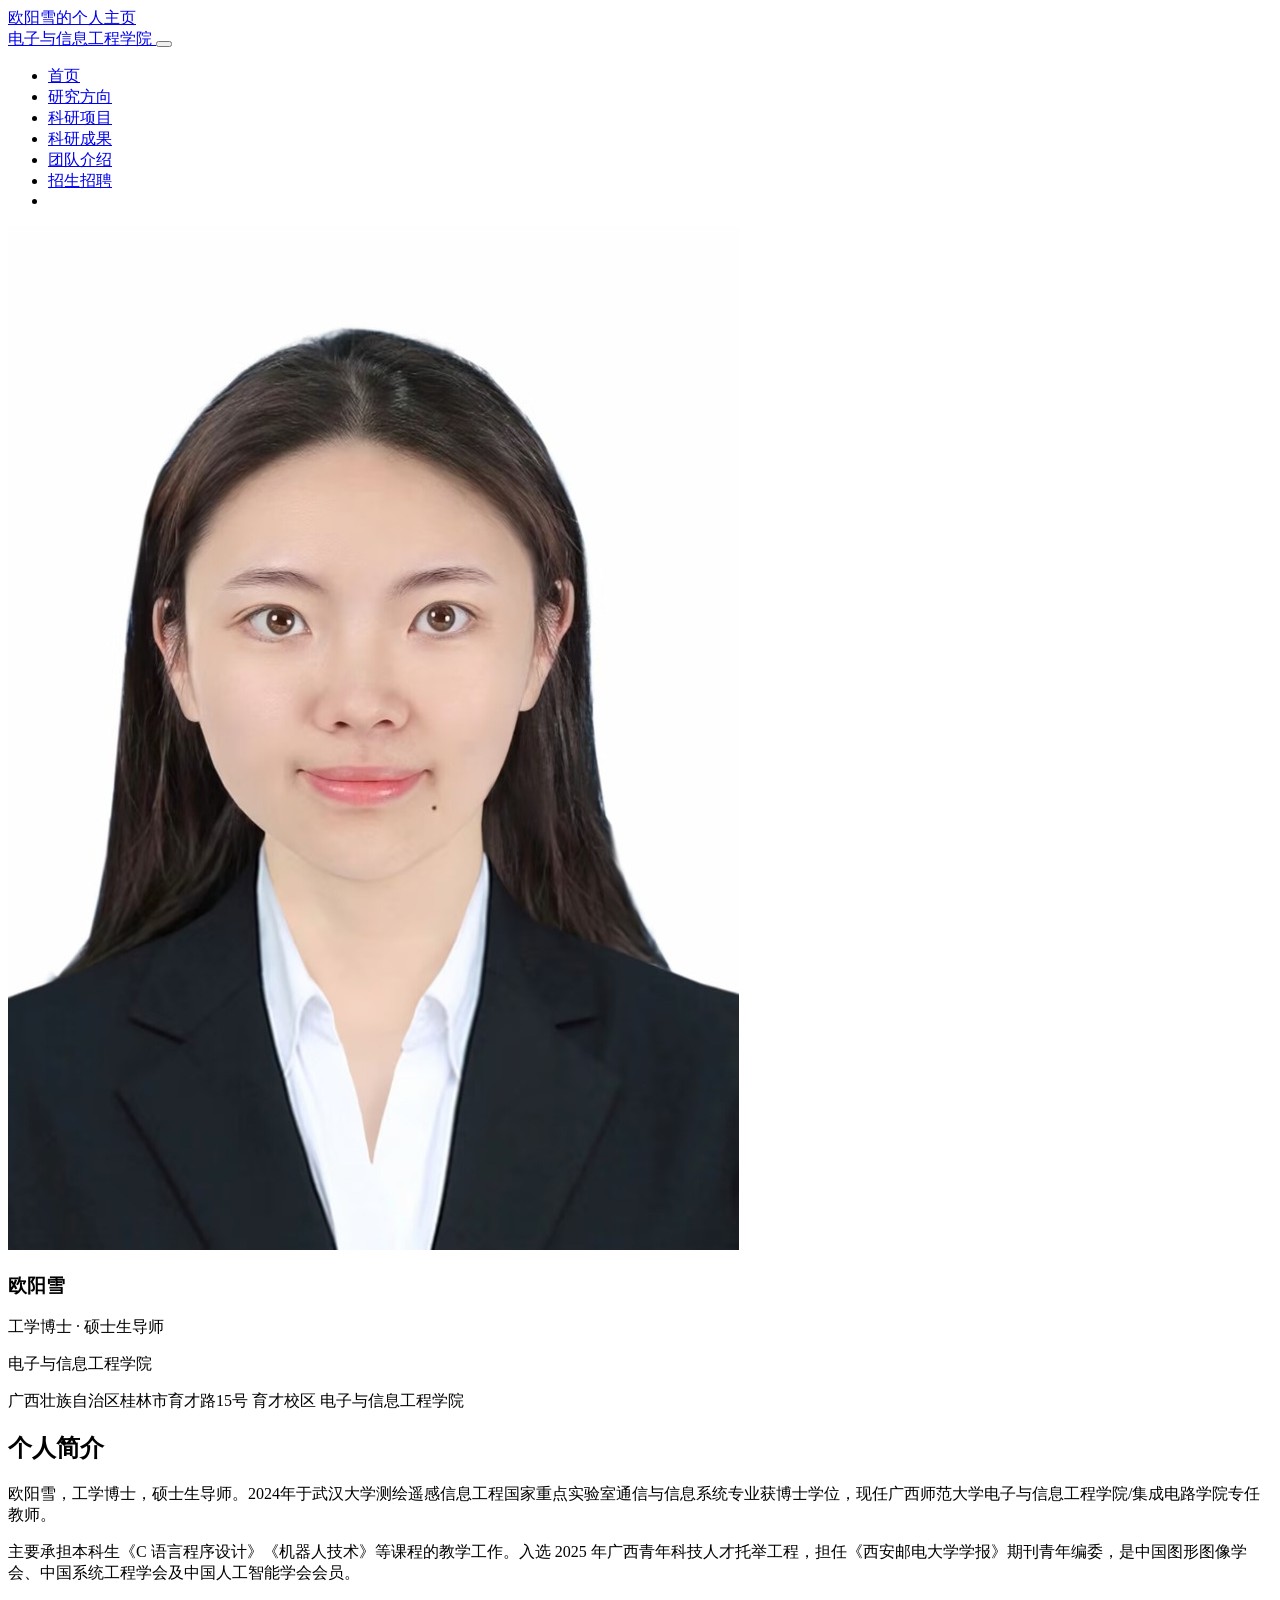
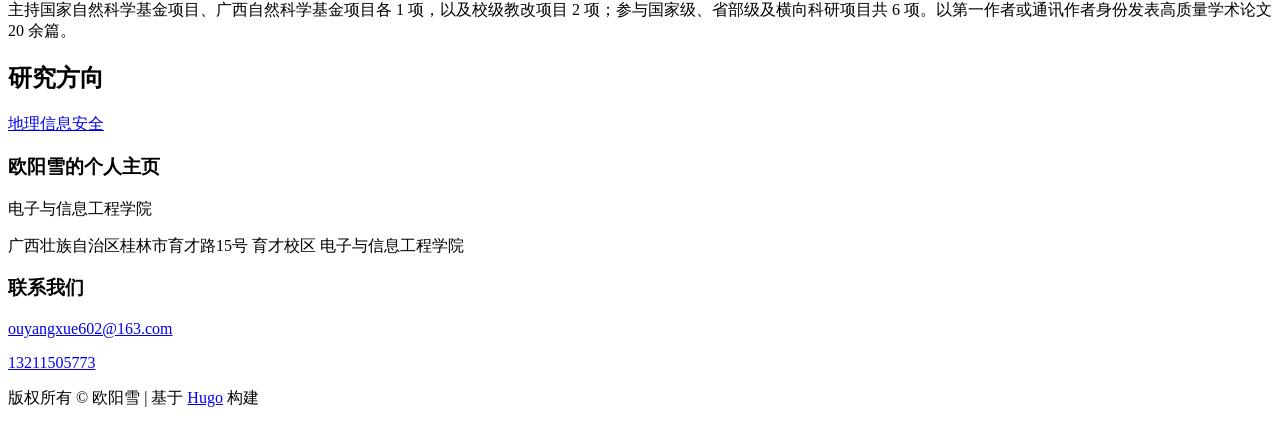
==== commit fbcdb5ba: "Fix baseURL" ====
--- a/index.html
+++ b/index.html
@@ -1,6 +1,6 @@
 <!doctype html>
 <html><head>
-	<meta name="generator" content="Hugo 0.163.2"><script src="/livereload.js?mindelay=10&amp;v=2&amp;port=1313&amp;path=livereload" data-no-instant defer></script>
+	<meta name="generator" content="Hugo 0.163.2">
   
     <title>
       
@@ -16,7 +16,7 @@
     
   />
 
-  <meta name="dc.relation" content="http://localhost:1313/" />
+  <meta name="dc.relation" content="https://zyfEave.github.io/ouyangxuegxnu/" />
   <meta name="robots" content="index,follow" />
 
   <meta
@@ -33,11 +33,11 @@
   
     <meta
       itemprop="image"
-      content="http://localhost:1313/img/meta-image.webp"
+      content="https://zyfEave.github.io/img/meta-image.webp"
     />
   
 
-  <meta property="og:url" content="http://localhost:1313/" />
+  <meta property="og:url" content="https://zyfEave.github.io/ouyangxuegxnu/" />
   <meta property="og:type" content="website" />
   <meta
     property="og:title"
@@ -52,7 +52,7 @@
   
     <meta
       property="og:image"
-      content="http://localhost:1313/img/meta-image.webp"
+      content="https://zyfEave.github.io/img/meta-image.webp"
     />
   
 
@@ -70,7 +70,7 @@
   
     <meta
       name="twitter:image"
-      content="http://localhost:1313/img/meta-image.webp"
+      content="https://zyfEave.github.io/img/meta-image.webp"
     />
   
 
@@ -80,14 +80,14 @@
   />
   <meta name="theme-color" content="#1A94D2" />
 
-  <link rel="stylesheet" href="/css/theme.css" media="screen" />
-  <link rel="stylesheet" href="/css/custom.css" media="screen" />
+  <link rel="stylesheet" href="/ouyangxuegxnu/css/theme.css" media="screen" />
+  <link rel="stylesheet" href="/ouyangxuegxnu/css/custom.css" media="screen" />
 
   
   <link
     rel="shortcut icon"
     type="image/x-icon"
-    href="/img/favicon.ico"
+    href="/ouyangxuegxnu/img/favicon.ico"
   />
   
 
@@ -96,13 +96,13 @@
 <body
     class="background-image"
     
-    style="background-image: url('/img/background.jpg')"
+    style="background-image: url('/ouyangxuegxnu/img/background.jpg')"
     
   >
 <header class="shadow-sm sticky-lg-top" style="z-index: 10000;">
   <nav class="navbar navbar-expand-lg navbar-light py-3">
     <div class="container px-5">
-      <a class="navbar-brand" href="http://localhost:1313/"
+      <a class="navbar-brand" href="https://zyfEave.github.io/ouyangxuegxnu/"
         >
         <span class="fw-bolder"
           >欧阳雪的个人主页 <br />
@@ -127,27 +127,27 @@
           class="navbar-nav align-items-center ms-auto mb-2 mb-lg-0 fw-bolder"
         >
           <li class="nav-item">
-            <a class="nav-link nav-menu text-nowrap" href="/">首页</a>
-          </li>
-          
-          <li class="nav-item">
-            <a class="nav-link nav-menu text-nowrap" href="/research/">研究方向</a>
-          </li>
-          
-          <li class="nav-item">
-            <a class="nav-link nav-menu text-nowrap" href="/projects/">科研项目</a>
-          </li>
-          
-          <li class="nav-item">
-            <a class="nav-link nav-menu text-nowrap" href="/achievements/">科研成果</a>
-          </li>
-          
-          <li class="nav-item">
-            <a class="nav-link nav-menu text-nowrap" href="/team/">团队介绍</a>
-          </li>
-          
-          <li class="nav-item">
-            <a class="nav-link nav-menu text-nowrap" href="/recruitment/">招生招聘</a>
+            <a class="nav-link nav-menu text-nowrap" href="/ouyangxuegxnu/">首页</a>
+          </li>
+          
+          <li class="nav-item">
+            <a class="nav-link nav-menu text-nowrap" href="/ouyangxuegxnu/research/">研究方向</a>
+          </li>
+          
+          <li class="nav-item">
+            <a class="nav-link nav-menu text-nowrap" href="/ouyangxuegxnu/projects/">科研项目</a>
+          </li>
+          
+          <li class="nav-item">
+            <a class="nav-link nav-menu text-nowrap" href="/ouyangxuegxnu/achievements/">科研成果</a>
+          </li>
+          
+          <li class="nav-item">
+            <a class="nav-link nav-menu text-nowrap" href="/ouyangxuegxnu/team/">团队介绍</a>
+          </li>
+          
+          <li class="nav-item">
+            <a class="nav-link nav-menu text-nowrap" href="/ouyangxuegxnu/recruitment/">招生招聘</a>
           </li>
           
           <li class="vr ms-1 d-none d-lg-block"></li>
@@ -214,7 +214,7 @@
       </div>
       <div class="home-profile__research">
         
-        <a class="home-profile__tag" href="http://localhost:1313/research/">地理信息安全</a>
+        <a class="home-profile__tag" href="https://zyfEave.github.io/ouyangxuegxnu/research/">地理信息安全</a>
         
       </div>
     </section>
@@ -262,7 +262,7 @@
 
   
   
-  <script src="/js/bundle.min.js" defer></script>
+  <script src="/ouyangxuegxnu/js/bundle.min.js" defer></script>
 </footer>
 </body>
 </html>
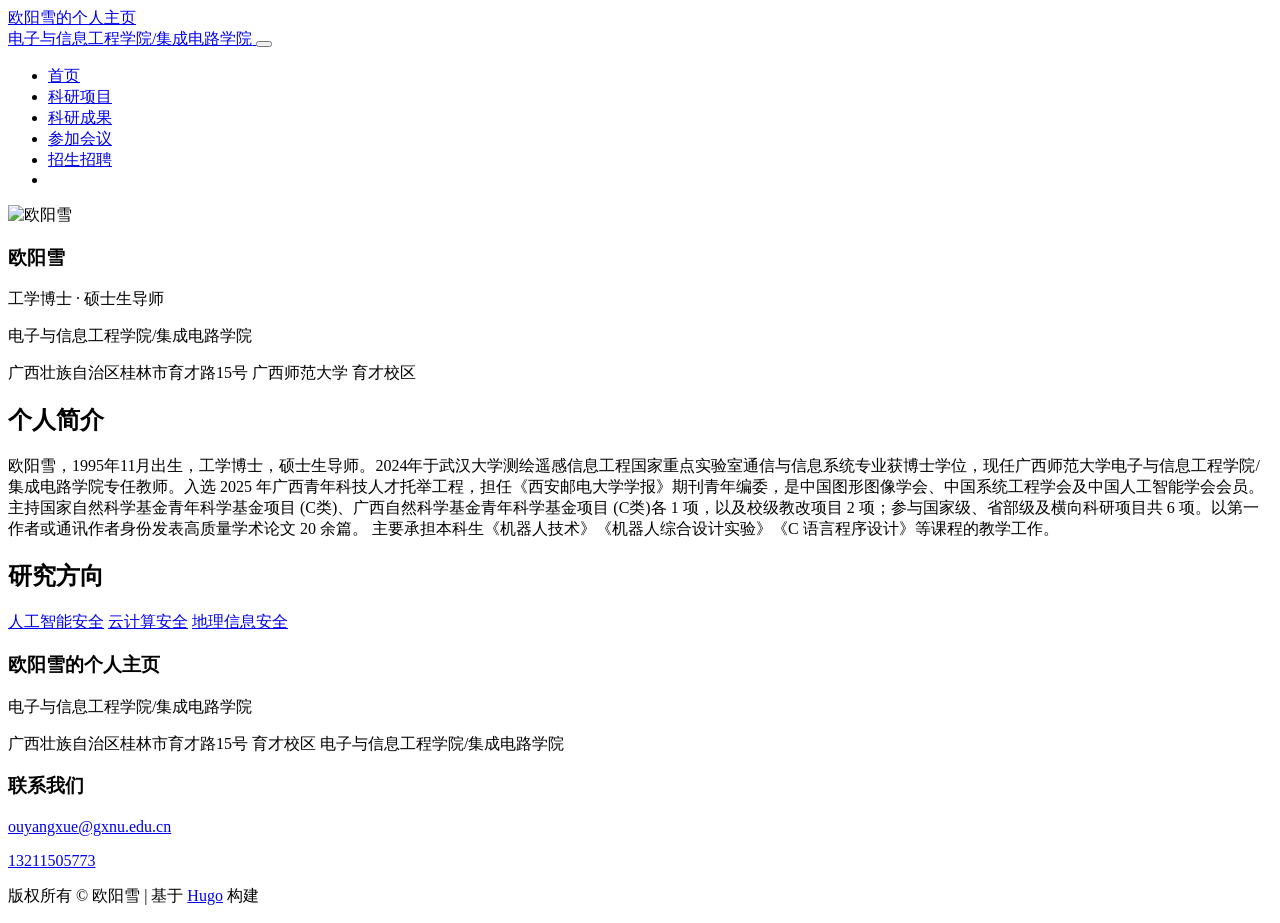
==== commit d2e355f7: "Fix style" ====
--- a/index.html
+++ b/index.html
@@ -1,11 +1,11 @@
 <!doctype html>
 <html><head>
-	<meta name="generator" content="Hugo 0.163.2">
+	<meta name="generator" content="Hugo 0.163.2"><script src="/ouyangxuegxnu/livereload.js?mindelay=10&amp;v=2&amp;port=4055&amp;path=ouyangxuegxnu/livereload" data-no-instant defer></script>
   
     <title>
       
       欧阳雪的个人主页
-      电子与信息工程学院
+      电子与信息工程学院/集成电路学院
     </title>
   
   <meta charset="utf-8" />
@@ -16,12 +16,12 @@
     
   />
 
-  <meta name="dc.relation" content="https://zyfEave.github.io/ouyangxuegxnu/" />
+  <meta name="dc.relation" content="http://localhost:4055/ouyangxuegxnu/" />
   <meta name="robots" content="index,follow" />
 
   <meta
     itemprop="name"
-    content=" 欧阳雪的个人主页 电子与信息工程学院"
+    content=" 欧阳雪的个人主页 电子与信息工程学院/集成电路学院"
   />
   <meta
     itemprop="description"
@@ -33,15 +33,15 @@
   
     <meta
       itemprop="image"
-      content="https://zyfEave.github.io/img/meta-image.webp"
+      content="http://localhost:4055/img/meta-image.webp"
     />
   
 
-  <meta property="og:url" content="https://zyfEave.github.io/ouyangxuegxnu/" />
+  <meta property="og:url" content="http://localhost:4055/ouyangxuegxnu/" />
   <meta property="og:type" content="website" />
   <meta
     property="og:title"
-    content=" 欧阳雪的个人主页 电子与信息工程学院"
+    content=" 欧阳雪的个人主页 电子与信息工程学院/集成电路学院"
   />
   <meta
     property="og:description"
@@ -52,14 +52,14 @@
   
     <meta
       property="og:image"
-      content="https://zyfEave.github.io/img/meta-image.webp"
+      content="http://localhost:4055/img/meta-image.webp"
     />
   
 
   <meta name="twitter:card" content="summary_large_image" />
   <meta
     name="twitter:title"
-    content=" 欧阳雪的个人主页 电子与信息工程学院"
+    content=" 欧阳雪的个人主页 电子与信息工程学院/集成电路学院"
   />
   <meta
     name="twitter:description"
@@ -70,7 +70,7 @@
   
     <meta
       name="twitter:image"
-      content="https://zyfEave.github.io/img/meta-image.webp"
+      content="http://localhost:4055/img/meta-image.webp"
     />
   
 
@@ -96,18 +96,18 @@
 <body
     class="background-image"
     
-    style="background-image: url('/ouyangxuegxnu/img/background.jpg')"
+    style="background-image: url('/ouyangxuegxnu/img/background.webp')"
     
   >
 <header class="shadow-sm sticky-lg-top" style="z-index: 10000;">
   <nav class="navbar navbar-expand-lg navbar-light py-3">
     <div class="container px-5">
-      <a class="navbar-brand" href="https://zyfEave.github.io/ouyangxuegxnu/"
+      <a class="navbar-brand" href="http://localhost:4055/ouyangxuegxnu/"
         >
         <span class="fw-bolder"
           >欧阳雪的个人主页 <br />
           <span class="fw-light text-muted"
-            >电子与信息工程学院</span
+            >电子与信息工程学院/集成电路学院</span
           ></span
         >
       </a>
@@ -131,10 +131,6 @@
           </li>
           
           <li class="nav-item">
-            <a class="nav-link nav-menu text-nowrap" href="/ouyangxuegxnu/research/">研究方向</a>
-          </li>
-          
-          <li class="nav-item">
             <a class="nav-link nav-menu text-nowrap" href="/ouyangxuegxnu/projects/">科研项目</a>
           </li>
           
@@ -143,7 +139,7 @@
           </li>
           
           <li class="nav-item">
-            <a class="nav-link nav-menu text-nowrap" href="/ouyangxuegxnu/team/">团队介绍</a>
+            <a class="nav-link nav-menu text-nowrap" href="/ouyangxuegxnu/conferences/">参加会议</a>
           </li>
           
           <li class="nav-item">
@@ -167,13 +163,13 @@
 
 <section class="home-profile">
   <aside class="home-profile__sidebar">
-    <img class="home-profile__avatar" src="/images/avatar.jpg" alt="欧阳雪" />
+    <img class="home-profile__avatar" src="/ouyangxuegxnu/images/avatar.jpg" alt="欧阳雪" />
 
     <div class="home-profile__identity">
       <h1>欧阳雪</h1>
       <p class="home-profile__title">工学博士 · 硕士生导师</p>
-      <p class="home-profile__affiliation">电子与信息工程学院</p>
-      <p class="home-profile__location">广西壮族自治区桂林市育才路15号 育才校区 电子与信息工程学院</p>
+      <p class="home-profile__affiliation">电子与信息工程学院/集成电路学院</p>
+      <p class="home-profile__location">广西壮族自治区桂林市育才路15号 广西师范大学 育才校区</p>
     </div>
 
     <div class="home-profile__links" aria-label="联系方式">
@@ -200,10 +196,9 @@
         <h2>个人简介</h2>
       </div>
       <div class="home-profile__intro">
-        <p>欧阳雪，工学博士，硕士生导师。2024年于武汉大学测绘遥感信息工程国家重点实验室通信与信息系统专业获博士学位，现任广西师范大学电子与信息工程学院/集成电路学院专任教师。</p>
-<p>主要承担本科生《C 语言程序设计》《机器人技术》等课程的教学工作。入选 2025 年广西青年科技人才托举工程，担任《西安邮电大学学报》期刊青年编委，是中国图形图像学会、中国系统工程学会及中国人工智能学会会员。</p>
-<p>主持国家自然科学基金项目、广西自然科学基金项目各 1 项，以及校级教改项目 2 项；参与国家级、省部级及横向科研项目共 6 项。以第一作者或通讯作者身份发表高质量学术论文 20 余篇。</p>
-
+        欧阳雪，1995年11月出生，工学博士，硕士生导师。2024年于武汉大学测绘遥感信息工程国家重点实验室通信与信息系统专业获博士学位，现任广西师范大学电子与信息工程学院/集成电路学院专任教师。入选 2025 年广西青年科技人才托举工程，担任《西安邮电大学学报》期刊青年编委，是中国图形图像学会、中国系统工程学会及中国人工智能学会会员。
+主持国家自然科学基金青年科学基金项目 (C类)、广西自然科学基金青年科学基金项目 (C类)各 1 项，以及校级教改项目 2 项；参与国家级、省部级及横向科研项目共 6 项。以第一作者或通讯作者身份发表高质量学术论文 20 余篇。
+主要承担本科生《机器人技术》《机器人综合设计实验》《C 语言程序设计》等课程的教学工作。
       </div>
     </section>
 
@@ -214,7 +209,11 @@
       </div>
       <div class="home-profile__research">
         
-        <a class="home-profile__tag" href="https://zyfEave.github.io/ouyangxuegxnu/research/">地理信息安全</a>
+        <a class="home-profile__tag" href="http://localhost:4055/ouyangxuegxnu/research/">人工智能安全</a>
+        
+        <a class="home-profile__tag" href="http://localhost:4055/ouyangxuegxnu/research/">云计算安全</a>
+        
+        <a class="home-profile__tag" href="http://localhost:4055/ouyangxuegxnu/research/">地理信息安全</a>
         
       </div>
     </section>
@@ -228,9 +227,9 @@
       <div class="site-footer__grid">
         <div class="site-footer__profile">
           <h3>欧阳雪的个人主页</h3>
-          <p class="site-footer__subtitle">电子与信息工程学院</p>
-          
-          <p class="site-footer__text">广西壮族自治区桂林市育才路15号 育才校区 电子与信息工程学院</p>
+          <p class="site-footer__subtitle">电子与信息工程学院/集成电路学院</p>
+          
+          <p class="site-footer__text">广西壮族自治区桂林市育才路15号 育才校区 电子与信息工程学院/集成电路学院</p>
           
           
         </div>
@@ -240,7 +239,7 @@
           <h3>联系我们</h3>
           
           <p>
-            <a href="mailto:ouyangxue602@163.com">ouyangxue602@163.com</a>
+            <a href="mailto:ouyangxue@gxnu.edu.cn">ouyangxue@gxnu.edu.cn</a>
             <i class="bi bi-envelope"></i>
           </p>
           
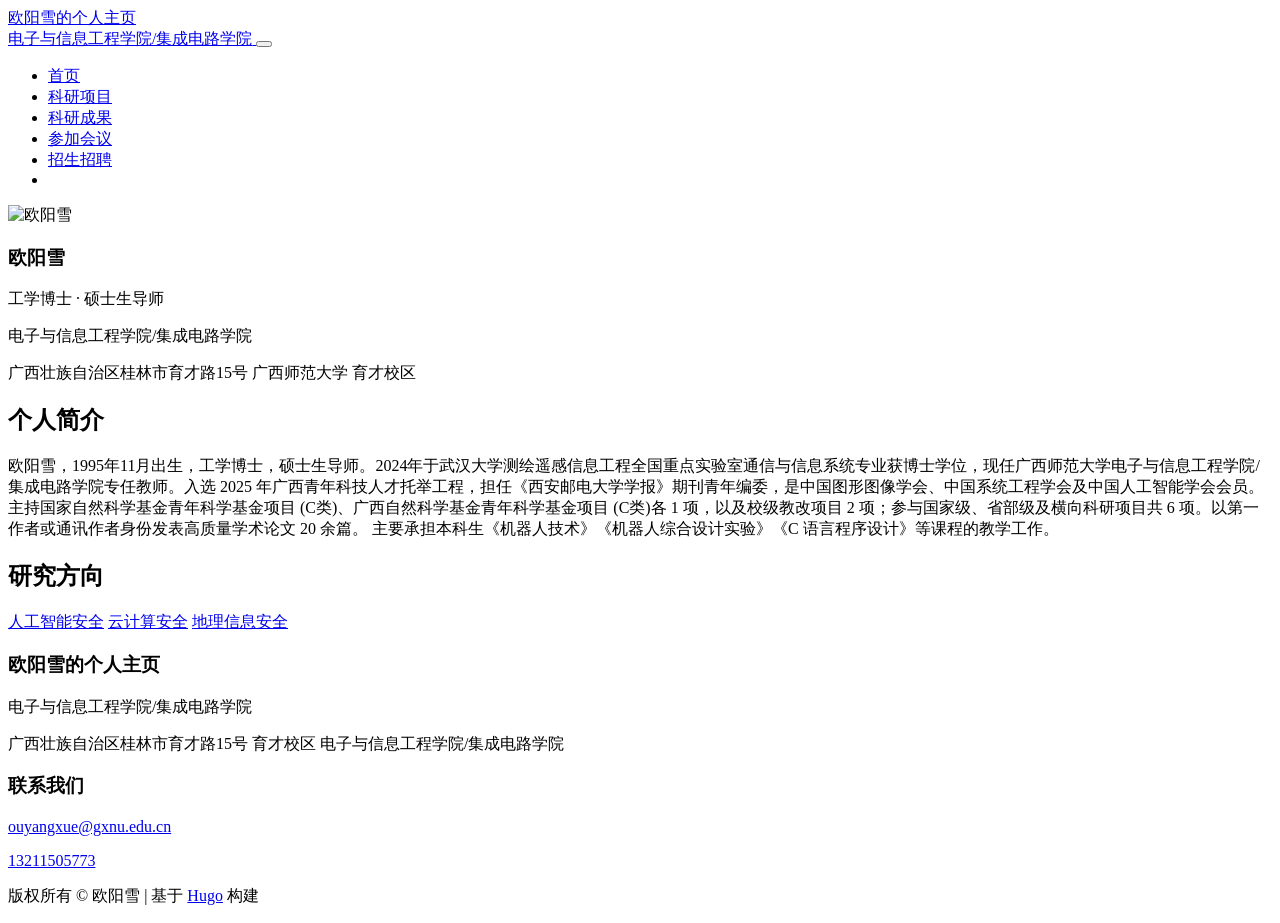
==== commit 055e7528: "内容审查后的修改，增加了论文内容，改了特定词语" ====
--- a/index.html
+++ b/index.html
@@ -1,6 +1,6 @@
 <!doctype html>
 <html><head>
-	<meta name="generator" content="Hugo 0.163.2"><script src="/ouyangxuegxnu/livereload.js?mindelay=10&amp;v=2&amp;port=4055&amp;path=ouyangxuegxnu/livereload" data-no-instant defer></script>
+	<meta name="generator" content="Hugo 0.163.2"><script src="/ouyangxuegxnu/livereload.js?mindelay=10&amp;v=2&amp;port=2902&amp;path=ouyangxuegxnu/livereload" data-no-instant defer></script>
   
     <title>
       
@@ -16,7 +16,7 @@
     
   />
 
-  <meta name="dc.relation" content="http://localhost:4055/ouyangxuegxnu/" />
+  <meta name="dc.relation" content="http://localhost:2902/ouyangxuegxnu/" />
   <meta name="robots" content="index,follow" />
 
   <meta
@@ -33,11 +33,11 @@
   
     <meta
       itemprop="image"
-      content="http://localhost:4055/img/meta-image.webp"
+      content="http://localhost:2902/img/meta-image.webp"
     />
   
 
-  <meta property="og:url" content="http://localhost:4055/ouyangxuegxnu/" />
+  <meta property="og:url" content="http://localhost:2902/ouyangxuegxnu/" />
   <meta property="og:type" content="website" />
   <meta
     property="og:title"
@@ -52,7 +52,7 @@
   
     <meta
       property="og:image"
-      content="http://localhost:4055/img/meta-image.webp"
+      content="http://localhost:2902/img/meta-image.webp"
     />
   
 
@@ -70,7 +70,7 @@
   
     <meta
       name="twitter:image"
-      content="http://localhost:4055/img/meta-image.webp"
+      content="http://localhost:2902/img/meta-image.webp"
     />
   
 
@@ -102,7 +102,7 @@
 <header class="shadow-sm sticky-lg-top" style="z-index: 10000;">
   <nav class="navbar navbar-expand-lg navbar-light py-3">
     <div class="container px-5">
-      <a class="navbar-brand" href="http://localhost:4055/ouyangxuegxnu/"
+      <a class="navbar-brand" href="http://localhost:2902/ouyangxuegxnu/"
         >
         <span class="fw-bolder"
           >欧阳雪的个人主页 <br />
@@ -174,7 +174,7 @@
 
     <div class="home-profile__links" aria-label="联系方式">
       
-      <a class="home-profile__link" href="mailto:ouyangxue602@163.com" aria-label="发送邮件">
+      <a class="home-profile__link" href="mailto:ouyangxue@gxnu.edu.cn" aria-label="发送邮件">
         <i class="bi bi-envelope"></i>
       </a>
       
@@ -190,13 +190,13 @@
   </aside>
 
   <div class="home-profile__main">
-    <section class="home-profile__section">
+    <section class="home-profile__section" id="research">
       <div class="home-profile__section-title">
         <i class="bi bi-person-badge"></i>
         <h2>个人简介</h2>
       </div>
       <div class="home-profile__intro">
-        欧阳雪，1995年11月出生，工学博士，硕士生导师。2024年于武汉大学测绘遥感信息工程国家重点实验室通信与信息系统专业获博士学位，现任广西师范大学电子与信息工程学院/集成电路学院专任教师。入选 2025 年广西青年科技人才托举工程，担任《西安邮电大学学报》期刊青年编委，是中国图形图像学会、中国系统工程学会及中国人工智能学会会员。
+        欧阳雪，1995年11月出生，工学博士，硕士生导师。2024年于武汉大学测绘遥感信息工程全国重点实验室通信与信息系统专业获博士学位，现任广西师范大学电子与信息工程学院/集成电路学院专任教师。入选 2025 年广西青年科技人才托举工程，担任《西安邮电大学学报》期刊青年编委，是中国图形图像学会、中国系统工程学会及中国人工智能学会会员。
 主持国家自然科学基金青年科学基金项目 (C类)、广西自然科学基金青年科学基金项目 (C类)各 1 项，以及校级教改项目 2 项；参与国家级、省部级及横向科研项目共 6 项。以第一作者或通讯作者身份发表高质量学术论文 20 余篇。
 主要承担本科生《机器人技术》《机器人综合设计实验》《C 语言程序设计》等课程的教学工作。
       </div>
@@ -209,11 +209,11 @@
       </div>
       <div class="home-profile__research">
         
-        <a class="home-profile__tag" href="http://localhost:4055/ouyangxuegxnu/research/">人工智能安全</a>
-        
-        <a class="home-profile__tag" href="http://localhost:4055/ouyangxuegxnu/research/">云计算安全</a>
-        
-        <a class="home-profile__tag" href="http://localhost:4055/ouyangxuegxnu/research/">地理信息安全</a>
+        <a class="home-profile__tag" href="/ouyangxuegxnu/#research">人工智能安全</a>
+        
+        <a class="home-profile__tag" href="/ouyangxuegxnu/#research">云计算安全</a>
+        
+        <a class="home-profile__tag" href="/ouyangxuegxnu/#research">地理信息安全</a>
         
       </div>
     </section>
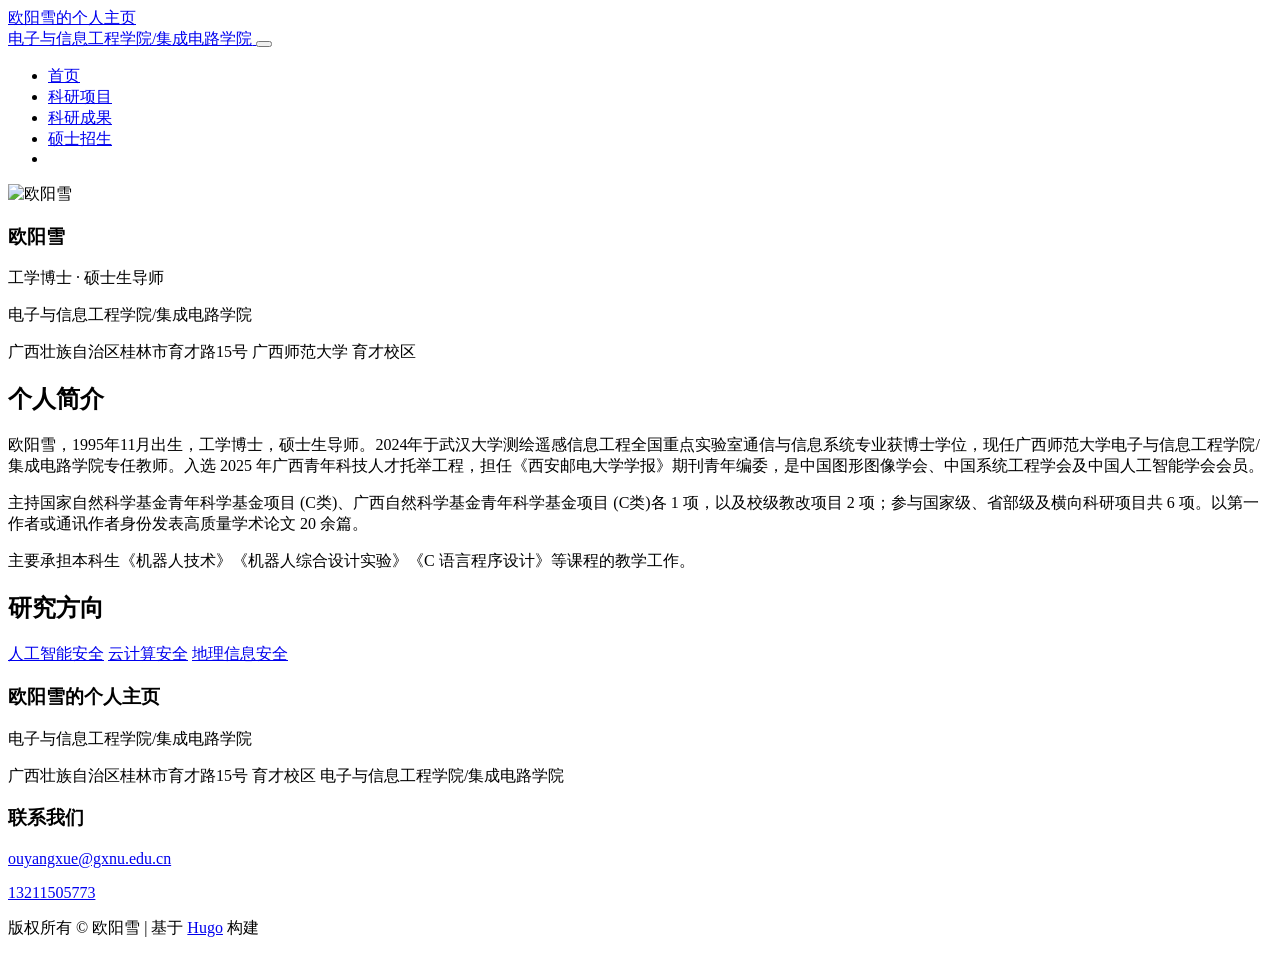
==== commit f8dc967f: "按照6.18晚上讨论内容进行更改" ====
--- a/index.html
+++ b/index.html
@@ -1,6 +1,6 @@
 <!doctype html>
 <html><head>
-	<meta name="generator" content="Hugo 0.163.2"><script src="/ouyangxuegxnu/livereload.js?mindelay=10&amp;v=2&amp;port=2902&amp;path=ouyangxuegxnu/livereload" data-no-instant defer></script>
+	<meta name="generator" content="Hugo 0.163.2"><script src="/ouyangxuegxnu/livereload.js?mindelay=10&amp;v=2&amp;port=1313&amp;path=ouyangxuegxnu/livereload" data-no-instant defer></script>
   
     <title>
       
@@ -16,7 +16,7 @@
     
   />
 
-  <meta name="dc.relation" content="http://localhost:2902/ouyangxuegxnu/" />
+  <meta name="dc.relation" content="http://localhost:1313/ouyangxuegxnu/" />
   <meta name="robots" content="index,follow" />
 
   <meta
@@ -33,11 +33,11 @@
   
     <meta
       itemprop="image"
-      content="http://localhost:2902/img/meta-image.webp"
+      content="http://localhost:1313/img/meta-image.webp"
     />
   
 
-  <meta property="og:url" content="http://localhost:2902/ouyangxuegxnu/" />
+  <meta property="og:url" content="http://localhost:1313/ouyangxuegxnu/" />
   <meta property="og:type" content="website" />
   <meta
     property="og:title"
@@ -52,7 +52,7 @@
   
     <meta
       property="og:image"
-      content="http://localhost:2902/img/meta-image.webp"
+      content="http://localhost:1313/img/meta-image.webp"
     />
   
 
@@ -70,7 +70,7 @@
   
     <meta
       name="twitter:image"
-      content="http://localhost:2902/img/meta-image.webp"
+      content="http://localhost:1313/img/meta-image.webp"
     />
   
 
@@ -102,7 +102,7 @@
 <header class="shadow-sm sticky-lg-top" style="z-index: 10000;">
   <nav class="navbar navbar-expand-lg navbar-light py-3">
     <div class="container px-5">
-      <a class="navbar-brand" href="http://localhost:2902/ouyangxuegxnu/"
+      <a class="navbar-brand" href="http://localhost:1313/ouyangxuegxnu/"
         >
         <span class="fw-bolder"
           >欧阳雪的个人主页 <br />
@@ -139,11 +139,7 @@
           </li>
           
           <li class="nav-item">
-            <a class="nav-link nav-menu text-nowrap" href="/ouyangxuegxnu/conferences/">参加会议</a>
-          </li>
-          
-          <li class="nav-item">
-            <a class="nav-link nav-menu text-nowrap" href="/ouyangxuegxnu/recruitment/">招生招聘</a>
+            <a class="nav-link nav-menu text-nowrap" href="/ouyangxuegxnu/recruitment/">硕士招生</a>
           </li>
           
           <li class="vr ms-1 d-none d-lg-block"></li>
@@ -196,9 +192,10 @@
         <h2>个人简介</h2>
       </div>
       <div class="home-profile__intro">
-        欧阳雪，1995年11月出生，工学博士，硕士生导师。2024年于武汉大学测绘遥感信息工程全国重点实验室通信与信息系统专业获博士学位，现任广西师范大学电子与信息工程学院/集成电路学院专任教师。入选 2025 年广西青年科技人才托举工程，担任《西安邮电大学学报》期刊青年编委，是中国图形图像学会、中国系统工程学会及中国人工智能学会会员。
-主持国家自然科学基金青年科学基金项目 (C类)、广西自然科学基金青年科学基金项目 (C类)各 1 项，以及校级教改项目 2 项；参与国家级、省部级及横向科研项目共 6 项。以第一作者或通讯作者身份发表高质量学术论文 20 余篇。
-主要承担本科生《机器人技术》《机器人综合设计实验》《C 语言程序设计》等课程的教学工作。
+        <p>欧阳雪，1995年11月出生，工学博士，硕士生导师。2024年于武汉大学测绘遥感信息工程全国重点实验室通信与信息系统专业获博士学位，现任广西师范大学电子与信息工程学院/集成电路学院专任教师。入选 2025 年广西青年科技人才托举工程，担任《西安邮电大学学报》期刊青年编委，是中国图形图像学会、中国系统工程学会及中国人工智能学会会员。</p>
+<p>主持国家自然科学基金青年科学基金项目 (C类)、广西自然科学基金青年科学基金项目 (C类)各 1 项，以及校级教改项目 2 项；参与国家级、省部级及横向科研项目共 6 项。以第一作者或通讯作者身份发表高质量学术论文 20 余篇。</p>
+<p>主要承担本科生《机器人技术》《机器人综合设计实验》《C 语言程序设计》等课程的教学工作。</p>
+
       </div>
     </section>
 
